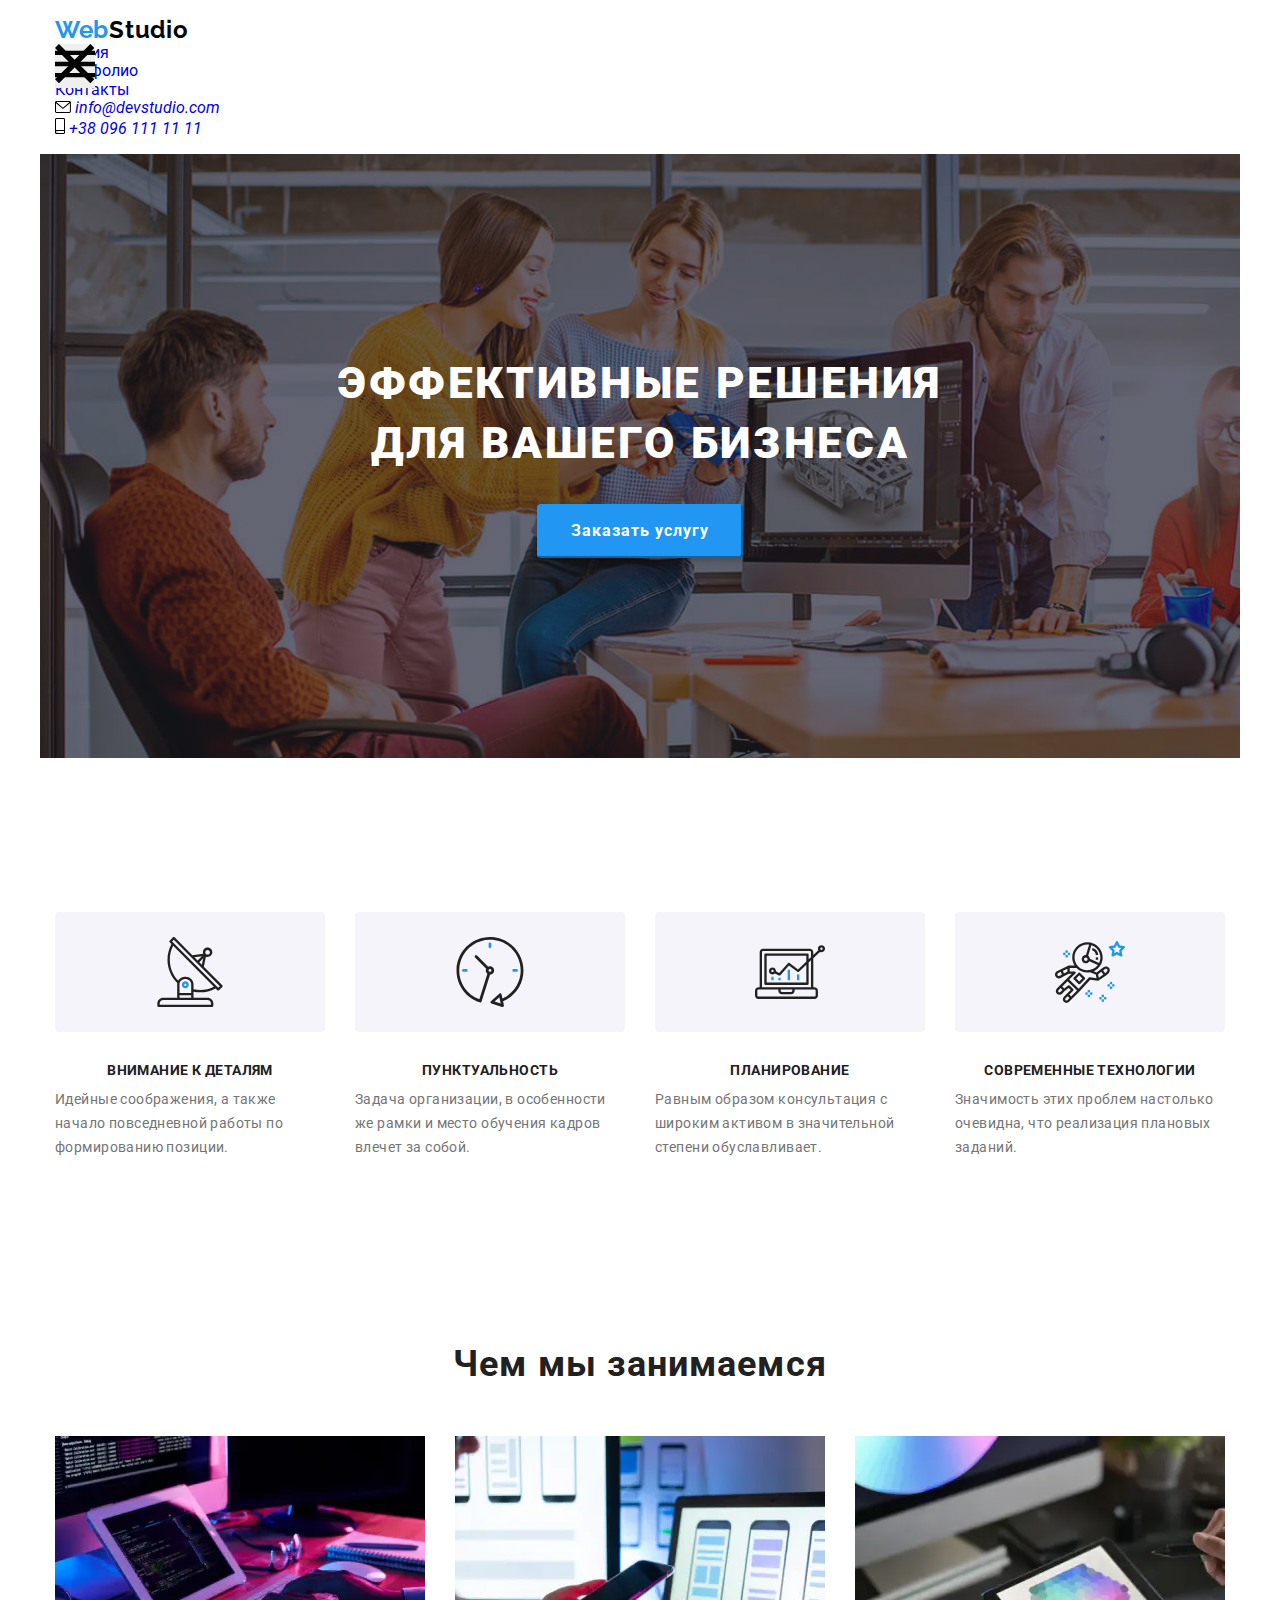
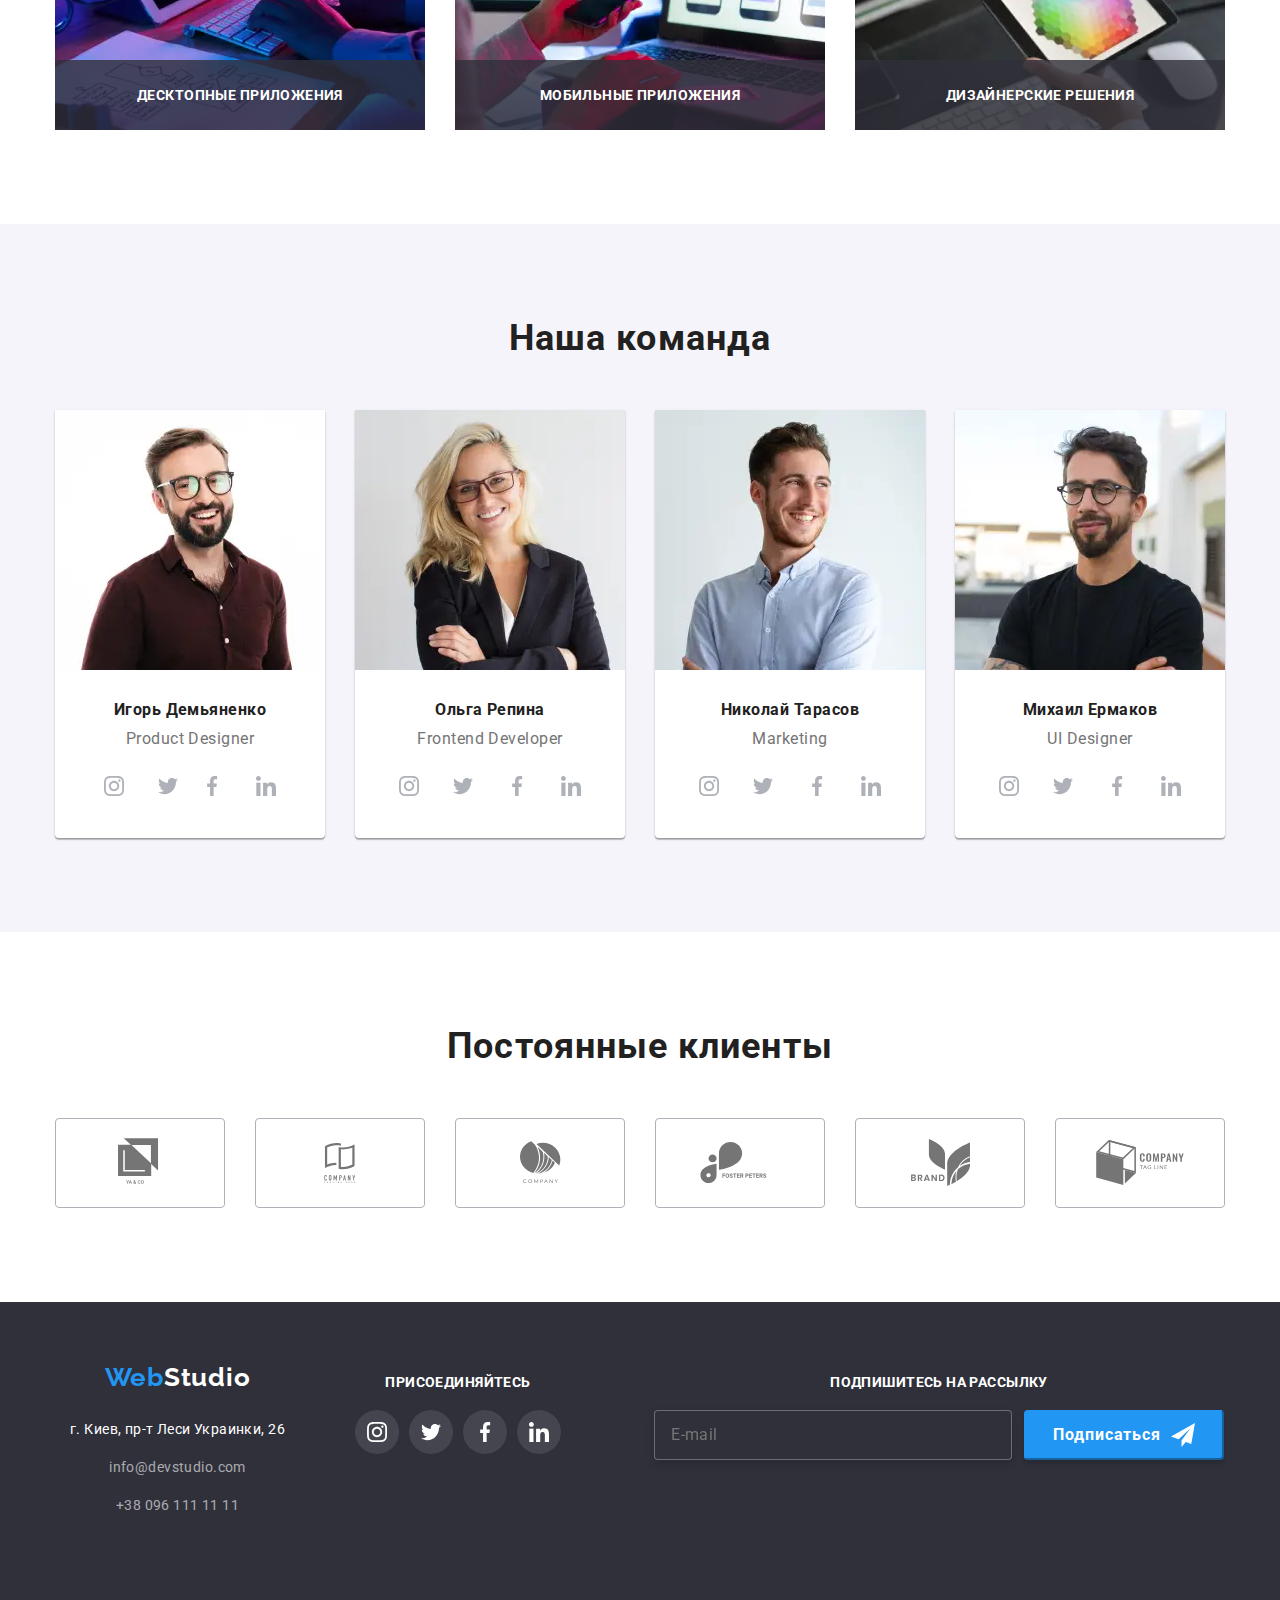
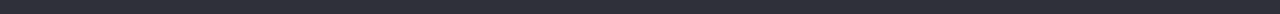
==== index.html @ 29a669f1 "делаю бургер меню" ====
<!DOCTYPE html>
<html lang="ru">
<head>
    <meta charset="UTF-8">
    <meta name="viewport" content="width=device-width, initial-scale=1.0">
    <link rel="stylesheet" href="https://cdnjs.cloudflare.com/ajax/libs/modern-normalize/1.0.0/modern-normalize.min.css">
    <link rel="preconnect" href="https://fonts.gstatic.com" />
    <link href="https://fonts.googleapis.com/css2?family=Raleway:wght@700&family=Roboto:wght@400;500;700;900&display=swap"
          rel="stylesheet"/>
    <link rel="stylesheet" href="./css/main.min.css">
    <title>WebStudio</title>
</head>
<body>
    <header class="header-section">
        <div class="container">
                <div class="header-logo">
                    <a href="./index.html" class="logo link">Web<span class="logo-black">Studio</span>
                    </a>
                </div>
                <button class="menu-button" data-menu-button type="button">
                    <svg width="40" height="40">
                      <use
                        class="menu-button__icon-menu"
                        href="./images/sprite.svg#icon-menu">
                    </use>
                      <use
                        class="menu-button__icon-close"
                        href="./images/sprite.svg#icon-close">
                    </use>
                    </svg>
                  </button>
                  <div class="page-header" data-menu>
                <nav class="navigation">
            <ul class="navigation__list list">
                <li class="navigation__item">
                    <a class="navigation__link accent link" href="./index.html">Студия</a>
                </li>
                <li class="navigation__item">
                    <a href="./portfolio.html" class="navigation__link  link">Портфолио</a>
                </li>
                <li class="navigation__item">
                    <a class="navigation__link link" href="#">Контакты</a>
                </li>
            </ul>
        </nav>
        <ul class="contacts-header list">
            <address>
            <li class="contacts-header__mail">
                <a class="contacts-header__mail-link link" href="mailto:info@devstudio.com">
                    <svg class="contacts-header__svg" width="16" height="12">
                  <use href="./images/sprite.svg#icon-envelope"></use>  
                </svg>
                    info@devstudio.com</a>
            </li>
            <li class="contacts-header__tel">
                <a class="contacts-header__tel-link link" href="tel:+380961111111">
                    <svg class="contacts-header__svg" width="10" height="16">
                  <use href="./images/sprite.svg#icon-smartphone"></use>  
                </svg>
                    +38 096 111 11 11</a>
            </address>
            </li>  
        </ul>
    </div>
        </div>   
    </header>
    <main>
        <!-- Hero -->
        <section class="hero container">
                <h1 class="hero__title">Эффективные решения<br>для вашего бизнеса</h1>
                <div class="hero__position">
                    <button class="hero__button" type="button" data-modal-open>Заказать услугу</button>
            </div>
        </section>
   
    <!-- о нас-->
<div class="about-us container">
    <h2 class="visually-hidden">Наши качества</h2>

    <ul class="quality list">
        <li class="quality__item">
            <div class="quality__blok">
                <svg width="70" height="70">
                 <use href="./images/sprite.svg#icon-antenna"></use>
                </svg>
            </div>
            <h3 class="qualities">Внимание к деталям</h3>
              <p class="qualities__description">Идейные соображения, а также начало повседневной работы по формированию позиции.</p>
         </li>
         <li class="quality__item">
            <div class="quality__blok">
                <svg width="70" height="70">
                 <use href="./images/sprite.svg#icon-clock"></use>
                </svg>
            </div>
            <h3 class="qualities">Пунктуальность</h3>
              <p class="qualities__description">Задача организации, в особенности же рамки и место обучения кадров влечет за собой.</p>
         </li>
         <li class="quality__item">
            <div class="quality__blok">
                <svg width="70" height="70">
                 <use href="./images/sprite.svg#icon-diagram"></use>
                </svg>
            </div>
            <h3 class="qualities">Планирование</h3>
              <p class="qualities__description">Равным образом консультация с широким активом в значительной степени обуславливает.</p>
         </li>
         <li class="quality__item">
            <div class="quality__blok">
                <svg width="70" height="70">
                 <use href="./images/sprite.svg#icon-astronaut"></use>
                </svg>
            </div>
            <h3 class="qualities">Современные технологии</h3>
              <p class="qualities__description">Значимость этих проблем настолько очевидна, что реализация плановых заданий.</p>
         </li>
    </ul>
</div>
    <!-- чем мы занимаемся-->
    <section class="activities">
<h2 class="activities__title">Чем мы занимаемся</h2>
<div class="container">
<ul class="activities__list list">
    <li class="activities__item">
        <div class="activities__thumb">
            <picture>
                <source srcset="./images/our-activities/img.1-1x.webp 1x, ./images/our-activities/img.1-2x.webp 2x"
                        media="(min-width: 1200px)" type="image/webp">
                <source srcset="./images/our-activities/img.1-1x.jpg 1x, ./images/our-activities/img.1-2x.jpg 2x"
                        media="(min-width: 1200px)">
                    <img src="images/our-activities/img.1.jpg"
                        alt="печатает на клавиатуре">
            </picture>
            
      <p class="activities__description">Десктопные приложения</p>
        </div>
    </li>
    <li class="activities__item">
        <div class="activities__thumb">
            <picture>
                <source srcset="./images/our-activities/img.2-1x.webp 1x, ./images/our-activities/img.2-2x.webp 2x"
                        media="(min-width: 1200px)" type="image/webp">
                <source srcset="./images/our-activities/img.2-1x.jpg 1x, ./images/our-activities/img.2-2x.jpg 2x"
                        media="(min-width: 1200px)">
                    <img src="images/our-activities/img.2.jpg"
                        alt="использует ноутбук">
            </picture>
      <p class="activities__description">Мобильные приложения</p>
    </div>
    </li>
    <li class="activities__item">
        <div class="activities__thumb">
            <picture>
                <source srcset="./images/our-activities/img.3-1x.webp 1x, ./images/our-activities/img.3-2x.webp 2x"
                        media="(min-width: 1200px)" type="image/webp">
                <source srcset="./images/our-activities/img.3-1x.jpg 1x, ./images/our-activities/img.3-2x.jpg 2x"
                        media="(min-width: 1200px)">
                    <img src="images/our-activities/img.3.jpg"
                        alt="использует планшет">
            </picture>
      <p class="activities__description">Дизайнерские решения</p>
    </div>
    </li>
</ul>
</div>
    </section>

<!--Наша команда-->
    <section class="our-staff-section">
            <h2 class="staff">Наша команда</h2>
            <div class="container">
            <ul class="staff__list list">
                <li class="staff__item">
                    <picture class="staff__picture">
                        <source srcset="./images/our-staff/img1-desk-1x.webp 1x, ./images/our-staff/img1-desk-2x.webp 2x"
                                media="(min-width: 1200px)" type="image/webp">
                        <source srcset="./images/our-staff/img1-desk-1x.jpg 1x, ./images/our-staff/img1-desk-2x.jpg 2x"
                                media="(min-width: 1200px)">
                        <source srcset="./images/our-staff/img1-tablet-1х.webp 1x, ./images/our-staff/img1-tablet-2x.webp 2x"
                                media="(min-width: 768px)" type="image/webp">
                        <source srcset="./images/our-staff/img1-tablet-1x.jpg 1x, ./images/our-staff/img1-tablet-2x.jpg 2x"
                                media="(min-width: 768px)">
                        <source srcset="./images/our-staff/img1-1х.webp 1x, ./images/our-staff/img1-2х.webp 2x"
                                media="(min-width: 320px)" type="image/webp">
                        <source srcset="./images/our-staff/img1-1х.jpg 1x, ./images/our-staff/img1-2x.jpg 2x"
                                media="(min-width: 320px)">
                                <img src="./images/our-staff/img1.jpg"
                                alt="Игорь Демьяненко">
                    </picture>
                    <div class="staff-wrapper">
                        <h3 class="staff-wrapper__name">Игорь Демьяненко</h3>
                        <p class="staff-wrapper__description" lang="en">Product Designer</p>
                    </div>
                    <div class="staff-icons">
                        <ul class="staff-icons__list list">
                            <li class="staff-icons__item">
                                <a class="staff-icons__link link" href="">
                                    <svg class="staff-icons__svg" width="20" height="20">
                                        <use href="./images/sprite.svg#icon-instagram">

                                        </use>
                                    </svg>
                                </a>
                            </li>
                            <li class=staff-icons__item">
                                <a class="staff-icons__link link" href="">
                                    <svg class="staff-icons__svg" width="20" height="20">
                                        <use href="./images/sprite.svg#icon-twitter">

                                        </use>
                                    </svg>
                                </a>
                            </li>
                            <li class="staff-icons__item">
                                <a class="staff-icons__link link" href="">
                                    <svg class="staff-icons__svg" width="20" height="20">
                                        <use href="./images/sprite.svg#icon-facebook">

                                        </use>
                                    </svg>
                                </a>
                            </li>
                            <li class="staff-icons__item">
                                <a class="staff-icons__link link" href="">
                                    <svg class="staff-icons__svg" width="20" height="20">
                                        <use href="./images/sprite.svg#icon-linkedin">

                                        </use>
                                    </svg>
                                </a>
                            </li>
                        </ul>
                    </div>
                </li>
                <li class="staff__item">
                    <picture class="staff__picture">
                        <source srcset="./images/our-staff/img2-desk-1x.webp 1x, ./images/our-staff/img2-desk-2x.webp 2x"
                                media="(min-width: 1200px)" type="image/webp">
                        <source srcset="./images/our-staff/img2-desk-1x.jpg 1x, ./images/our-staff/img2-desk-2x.jpg 2x"
                                media="(min-width: 1200px)">
                        <source srcset="./images/our-staff/img2-tablet-1x.webp 1x, ./images/our-staff/img2-tablet-2x.webp 2x"
                                media="(min-width: 768px)" type="image/webp">
                        <source srcset="./images/our-staff/img2-tablet-1x.jpg 1x, ./images/our-staff/img2-tablet-2x.jpg 2x"
                                media="(min-width: 768px)">
                        <source srcset="./images/our-staff/img2-1х.webp 1x, ./images/our-staff/img2-2х.webp 2x"
                                media="(min-width: 320px)" type="image/webp">
                        <source srcset="./images/our-staff/img2-1x.jpg 1x, ./images/our-staff/img2-2x.jpg 2x"
                                media="(min-width: 320px)">
                                <img src="./images/our-staff/img2.jpg" 
                                alt="Ольга Репина">
                    </picture>
                    <div class="staff-wrapper">
                         <h3 class="staff-wrapper__name">Ольга Репина</h3>
                         <p class="staff-wrapper__description" lang="en">Frontend Developer</p>
                    </div>
                    <div class="staff-icons">
                        <ul class="staff-icons__list list">
                            <li class="staff-icons__item">
                                <a class="staff-icons__link link" href="">
                                    <svg class="staff-icons__svg" width="20" height="20">
                                        <use href="./images/sprite.svg#icon-instagram">

                                        </use>
                                    </svg>
                                </a>
                            </li>
                            <li class="staff-icons__item">
                                <a class="staff-icons__link link" href="">
                                    <svg class="staff-icons__svg" width="20" height="20">
                                        <use href="./images/sprite.svg#icon-twitter">

                                        </use>
                                    </svg>
                                </a>
                            </li>
                            <li class="staff-icons__item">
                                <a class="staff-icons__link link" href="">
                                    <svg class="staff-icons__svg" width="20" height="20">
                                        <use href="./images/sprite.svg#icon-facebook">

                                        </use>
                                    </svg>
                                </a>
                            </li>
                            <li class="staff-icons__item">
                                <a class=staff-icons__link link" href="">
                                    <svg class="staff-icons__svg" width="20" height="20">
                                        <use href="./images/sprite.svg#icon-linkedin">

                                        </use>
                                    </svg>
                                </a>
                            </li>
                        </ul>
                    </div>
                </li>
                <li class="staff__item">
                    <picture class="staff__picture">
                        <source srcset="./images/our-staff/img3-desk-1x.webp 1x, ./images/our-staff/img3-desk-2x.webp 2x"
                                media="(min-width: 1200px)" type="image/webp">
                        <source srcset="./images/our-staff/img3-desk-1x.jpg 1x, ./images/our-staff/img3-desk-2x.jpg 2x"
                                media="(min-width: 1200px)">
                        <source srcset="./images/our-staff/img3-tablet-1x.webp 1x, ./images/our-staff/img3-tablet-2x.webp 2x"
                                media="(min-width: 768px)" type="image/webp">
                        <source srcset="./images/our-staff/img3-tablet-1x.jpg 1x, ./images/our-staff/img3-tablet-2x.jpg 2x"
                                media="(min-width: 768px)">
                        <source srcset="./images/our-staff/img3-1х.webp 1x, ./images/our-staff/img3-2х.webp 2x"
                                media="(min-width: 320px)" type="image/webp">
                        <source srcset="./images/our-staff/img3-1x.jpg 1x, ./images/our-staff/img3-2x.jpg 2x"
                                media="(min-width: 320px)">
                                <img src="./images/our-staff/img3.jpg" 
                                alt="Николай Тарасов">
                    </picture>
                    <div class="staff-wrapper">
                        <h3 class="staff-wrapper__name">Николай Тарасов</h3>
                        <p class="staff-wrapper__description" lang="en">Marketing</p>
                    </div>
                    <div class="staff-icons">
                        <ul class="staff-icons__list list">
                            <li class="staff-icons__item">
                                <a class="staff-icons__link link" href="">
                                    <svg class="staff-icons__svg" width="20" height="20">
                                        <use href="./images/sprite.svg#icon-instagram">

                                        </use>
                                    </svg>
                                </a>
                            </li>
                            <li class="staff-icons__item">
                                <a class="staff-icons__link link" href="">
                                    <svg class="staff-icons__svg" width="20" height="20">
                                        <use href="./images/sprite.svg#icon-twitter">

                                        </use>
                                    </svg>
                                </a>
                            </li>
                            <li class="staff-icons__item">
                                <a class="staff-icons__link link" href="">
                                    <svg class="staff-icons__svg" width="20" height="20">
                                        <use href="./images/sprite.svg#icon-facebook">

                                        </use>
                                    </svg>
                                </a>
                            </li>
                            <li class="staff-icons__item">
                                <a class="staff-icons__link link" href="">
                                    <svg class="staff-icons__svg" width="20" height="20">
                                        <use href="./images/sprite.svg#icon-linkedin">

                                        </use>
                                    </svg>
                                </a>
                            </li>
                        </ul>
                    </div>
                </li>
                <li class="staff__item">
                    <picture class="staff__picture">
                        <source srcset="./images/our-staff/img4-desk-1x.webp 1x, ./images/our-staff/img4-desk-2x.webp 2x"
                                media="(min-width: 1200px)" type="image/webp">
                        <source srcset="./images/our-staff/img4-desk-1x.jpg 1x, ./images/our-staff/img4-desk-2x.jpg 2x"
                                media="(min-width: 1200px)">
                        <source srcset="./images/our-staff/img4-tablet-1x.webp 1x, ./images/our-staff/img4-tablet-2x.webp 2x"
                                media="(min-width: 768px)" type="image/webp">
                        <source srcset="./images/our-staff/img4-tablet-1x.jpg 1x, ./images/our-staff/img4-tablet-2x.jpg 2x"
                                media="(min-width: 768px)">
                        <source srcset="./images/our-staff/img4-1х.webp 1x, ./images/our-staff/img4-2х.webp 2x"
                                media="(min-width: 320px)" type="image/webp">
                        <source srcset="./images/our-staff/img4-1х.jpg 1x, ./images/our-staff/img4-2х.jpg 2x"
                                media="(min-width: 320px)">
                                <img src="./images/our-staff/img4.jpg" 
                                alt="Михаил Ермаков">
                                </picture>
                    <div class="staff-wrapper">
                        <h3 class="staff-wrapper__name">Михаил Ермаков</h3>
                        <p class="staff-wrapper__description" lang="en">UI Designer</p>
                    </div>
                    <div class="staff-icons">
                        <ul class="staff-icons__list list">
                            <li class="staff-icons__item">
                                <a class="staff-icons__link link" href="">
                                    <svg class="staff-icons__svg" width="20" height="20">
                                        <use href="./images/sprite.svg#icon-instagram">

                                        </use>
                                    </svg>
                                </a>
                            </li>
                            <li class="staff-icons__item">
                                <a class="staff-icons__link link" href="">
                                    <svg class="staff-icons__svg" width="20" height="20">
                                        <use href="./images/sprite.svg#icon-twitter">

                                        </use>
                                    </svg>
                                </a>
                            </li>
                            <li class="staff-icons__item">
                                <a class="staff-icons__link link" href="">
                                    <svg class="staff-icons__svg" width="20" height="20">
                                        <use href="./images/sprite.svg#icon-facebook">

                                        </use>
                                    </svg>
                                </a>
                            </li>
                            <li class="staff-icons__item">
                                <a class="staff-icons__link link" href="">
                                    <svg class="staff-icons__svg" width="20" height="20">
                                        <use href="./images/sprite.svg#icon-linkedin">

                                        </use>
                                    </svg>
                                </a>
                            </li>
                        </ul>
                    </div>
                </li>
            </ul>
        </div>
    </section>
   
<h2 class="our-clients">Постоянные клиенты</h2>
<div class="container">
<ul class="our-clients__list list">
    <li class="our-clients__item">
<a class="our-clients__link link" href="">
<svg class="our-clients__svg" width="44.27" height="49.23">
    <use href="./images/sprite.svg#icon-yaco">
    </use>
</svg>
</a>      
    </li>
    <li class="our-clients__item">
<a class="our-clients__link link" href="">
<svg class="our-clients__svg" width="52" height="40">
    <use href="./images/sprite.svg#icon-compani-tagline">

    </use>
</svg>
</a>
    </li>
    <li class="our-clients__item">
<a class="our-clients__link link" href="">
<svg class="our-clients__svg" width="41" height="42.6">
    <use href="./images/sprite.svg#icon-compani">

    </use>
</svg>
</a>
    </li>
    <li class="our-clients__item">
<a class="our-clients__link link" href="">
<svg class="our-clients__svg" width="79.66" height="42.02">
    <use href="./images/sprite.svg#icon-foster-peters">

    </use>
</svg>
</a>
    </li>
    <li class="our-clients__item">
<a class="our-clients__link link" href="">
<svg class="our-clients__svg" width="59" height="47">
    <use href="./images/sprite.svg#icon-brand">

    </use>
</svg>
</a>
    </li>
    <li class="our-clients__item">
<a class="our-clients__link link" href="">
<svg class="our-clients__svg" width="88.48" height="45.44">
    <use href="./images/sprite.svg#icon-compani-tag">

    </use>
</svg>
</a>
    </li>
</ul>
    </div>

</main>

<footer class="footer-section">
    <div class="footer-block container">
            <div class="footer-left">
               <a href="./index.html" class="footer-left__logo link">Web<span class="footer-left__logo-white">Studio</span></a>
               
    <address class="footer-address">
        <p>
               <a class="footer-address__link link" href="https://goo.gl/maps/eDgeuntAyGfftEaFA" target="_blank">г. Киев, пр-т Леси Украинки, 26</a>
        </p>
        <ul class="footer-contacts list">
           <li class="footer-contacts__item">
               <a class="footer-contacts__mail link" href="mailto:info@devstudio.com">info@devstudio.com</a>
           </li>
           <li class="footer-contacts__item">
               <a class="footer-contacts__tel link" href="tel:+380961111111">+38 096 111 11 11</a>
           </li>  
        </ul>   
    </address>
       </div>
       <div class="footer-center">
                <p class="footer-center__description">
                    присоединяйтесь
                </p>
                    <ul class="footer-icon-list list">
                        <li class="footer-icon-list__item">
                            <a class="footer-icon-list__link link" href="">
                                <svg class="footer-icon-list__svg" width="20" height="20">
                                    <use href="./images/sprite.svg#icon-instagram">

                                    </use>
                                </svg>
                            </a>
                        </li>
                        <li class="footer-icon-list__item">
                            <a class="footer-icon-list__link link" href="">
                                <svg class="footer-icon-list__svg" width="20" height="20">
                                    <use href="./images/sprite.svg#icon-twitter">

                                    </use>
                                </svg>
                            </a>
                        </li>
                        <li class="footer-icon-list__item">
                            <a class="footer-icon-list__link link" href="">
                                <svg class="footer-icon-list__svg" width="20" height="20">
                                    <use href="./images/sprite.svg#icon-facebook">

                                    </use>
                                </svg>
                            </a>
                        </li>
                        <li class="footer-icon-list__item">
                            <a class="footer-icon-list__link link" href="">
                                <svg class="footer-icon-list__svg" width="20" height="20">
                                    <use href="./images/sprite.svg#icon-linkedin">

                                    </use>
                                </svg>
                            </a>
                        </li>
                    </ul>
            </div>
            <div class="footer-right">
            <p class="footer-right__description">Подпишитесь на рассылку</p>
            <form action="#" class="footer-right__form">
              <input type="text" name="user-mail" class="footer-right__mail" placeholder="E-mail">
               <button class="footer-right__button" type="button"><span class="footer-right__join">Подписаться</span> 
                <svg class="footer-right__svg" width="24" height="24">
                    <use href="./images/sprite.svg#icon-icon-send">
                    </use>
                </svg> 
            </button>
            </form>
        </div> 
    </div>   
</footer>

<div class="backdrop is-hidden" data-modal>
    <div class="modal">
    <button type="button" class="modal__close-btn" data-modal-close>
        
      <svg width="18" height="18">
        <use href="./images/sprite.svg#icon-close-black">
        </use>
    </svg>
    </button>
    <b class="modal__description">Оставьте свои данные, мы вам перезвоним</b> 
<form action="#" class="modal-form">
    <label class="modal-form__field">
        Имя
        <span class="modal-form__input-wrapper">
           <input type="text" name="user-name" class="modal-form__input">
<svg class="modal-form__icon" width="18px" height="18px">
    <use href="./images/sprite.svg#icon-person-black">
</use>
</svg> 
        </span>
        
    </label>
    <label class="modal-form__field">
        Телефон
        <span class="modal-form__input-wrapper">
        <input type="tel" name="user-tel"  class="modal-form__input">
<svg class="modal-form__icon" width="18px" height="18px">
    <use href="./images/sprite.svg#icon-phone-black">
</use>
</svg>
</span>
    </label>
    <label class="modal-form__field">
        Почта
        <span class="modal-form__input-wrapper">
        <input type="email" name="user-mail"  class="modal-form__input">
<svg class="modal-form__icon" width="18px" height="18px">
    <use href="./images/sprite.svg#icon-email-black">
</use>
</svg>
</span>
    </label>
    <label class="modal-form__field">
        Коментарий
        <textarea class="modal-form-policy" name="user-message" placeholder="Введите текст"></textarea>
    </label>
    <label for="user-policy" class="modal-form-policy__text">Соглашаюсь с рассылкой и принимаю
        <a class="modal-form-policy__link" href="#">Условия договора</a>
        <input id="user-policy" type="checkbox" name="user-policy" 
        value="accept-policy" class="modal-form-policy__input visually-hidden">
    <svg class="modal-form-policy__svg" width="16px" height="16px">
        <use href="./images/sprite.svg#icon-Vector">
    </use>
    </svg>
    </label>
        <button type="submit" class="modal-form-policy__btn">Отправить</button> 
    
</form>
  </div>
 </div>
 <script src="./js/modal.js"></script>
 <script src="./js/menu.js"></script>

 </script>
</body>
</html>
---- css/main.min.css ----
.visually-hidden{position:absolute;width:1px;height:1px;margin:-1px;border:0;padding:0;white-space:nowrap;clip-path:inset(100%);clip:rect(0 0 0 0);overflow:hidden}.contacts-header__mail-link:hover,.contacts-header__mail-link:focus,.contacts-header__tel-link:hover,.contacts-header__tel-link:focus,.portfolio-button:hover,.portfolio-button:focus,.contacts-header__mail:hover,.contacts-header__mail:focus,.contacts-header__tel:hover,.contacts-header__tel:focus,.navigation__link:hover,.navigation__link:focus .menu-button:hover,.menu-button:focus{color:#2196F3}.line{position:absolute;width:1600px;height:0px;left:0px;top:80px;border:1px solid #ECECEC}body{font-family:Roboto,sans-serif;color:#757575}h1,h2,h3,h4,h5,h6{margin:0}ul,ol{margin:0;padding:0}p{margin:0}h2,h3{font-family:Roboto,sans-serif;color:#212121}button{align-items:center}img{display:block;max-width:100%;height:auto}.list{list-style:none}.link{text-decoration:none}.container{max-width:480px;padding:0 15px;margin:0 auto}@media screen and (min-width: 768px){.container{max-width:768px}}@media screen and (min-width: 1200px){.container{max-width:1200px}}.header-section{padding-top:16px;padding-bottom:16px;background:#fff;position:relative}.header-section .header-logo .logo{font-family:Raleway,sans-serif;font-weight:700;font-Size:24px;line-height:1.166;letter-spacing:0.03em;color:#2196F3}.header-section .header-logo .logo-black{color:#000}.header-section .menu-button{position:absolute;padding:0;margin-left:auto;border:none}@media screen and (max-width: 767px){.header-section .page-header{position:absolute;top:calc(100% + 1px);left:0;z-index:999;opacity:0;visibility:hidden;pointer-events:none;padding-top:60px;padding-bottom:60px;width:100%;height:393px;background-color:#fff;box-shadow:0px 4px 8px rgba(0,0,0,0.04),0px 2px 4px rgba(0,0,0,0.08),0px 1px 3px rgba(0,0,0,0.16);transition:opacity 250ms cubic-bezier(0.4, 0, 0.2, 1),visibility 250ms cubic-bezier(0.4, 0, 0.2, 1)}.header-section .page-header.is-open{opacity:1;visibility:visible;pointer-events:auto}}@media screen and (max-width: 767px) and (min-width: 768px){.header-section .page-header{display:flex;flex-grow:1;align-items:center}}.header-section{padding-top:16px;padding-bottom:16px;background:#fff;position:relative}.header-section .header-logo .logo{font-family:Raleway,sans-serif;font-weight:700;font-Size:24px;line-height:1.166;letter-spacing:0.03em;color:#2196F3}.header-section .header-logo .logo-black{color:#000}.header-section .menu-button{position:absolute;padding:0;margin-left:auto;border:none}@media screen and (max-width: 767px){.header-section .page-header{position:absolute;top:calc(100% + 1px);left:0;z-index:999;opacity:0;visibility:hidden;pointer-events:none;padding-top:60px;padding-bottom:60px;width:100%;height:393px;background-color:#fff;box-shadow:0px 4px 8px rgba(0,0,0,0.04),0px 2px 4px rgba(0,0,0,0.08),0px 1px 3px rgba(0,0,0,0.16);transition:opacity 250ms cubic-bezier(0.4, 0, 0.2, 1),visibility 250ms cubic-bezier(0.4, 0, 0.2, 1)}.header-section .page-header.is-open{opacity:1;visibility:visible;pointer-events:auto}}@media screen and (max-width: 767px) and (min-width: 768px){.header-section .page-header{display:flex;flex-grow:1;align-items:center}}.hero{background-size:cover}.hero__title{font-weight:900;font-size:26px;line-height:1.615;text-align:center;letter-spacing:0.06em;text-transform:uppercase;color:#fff;padding:118px 40px 30px}.hero__position{display:flex;justify-content:center;padding-bottom:118px}.hero__button{text-align:center;font-weight:700;font-size:16px;line-height:1.875;letter-spacing:0.06em;color:#fff;min-width:200px;background-color:transparent;background:#2196F3;box-shadow:0px 4px 4px rgba(0,0,0,0.15);border-radius:4px;padding:10px 32px;cursor:pointer;outline:none;border-color:#2196F3}@media screen and (min-device-pixel-ratio: 2) and (min-width: 320px) and (max-width: 767px), screen and (min-resolution: 192dpi) and (min-width: 320px) and (max-width: 767px), screen and (min-resolution: 2dppx) and (min-width: 320px) and (max-width: 767px){.hero{background-image:linear-gradient(rgba(47,48,58,0.4), rgba(47,48,58,0.4)),url("../images/hero/hero-2x.jpg")}}.hero .container{margin-left:-15px;margin-right:auto;text-align:center}@media screen and (min-width: 320px){.hero{background-image:linear-gradient(rgba(47,48,58,0.4), rgba(47,48,58,0.4)),url("../images/hero/hero-1x.jpg");background-repeat:no-repeat;background-position:center top;background-size:480px 400px}}@media screen and (min-width: 768px){.hero .container{background:#2F303A;background-image:linear-gradient(rgba(47,48,58,0.4), rgba(47,48,58,0.4)),url("../images/hero/hero_tablet-1x.jpg");background-repeat:no-repeat;background-size:cover;align-items:center;background-size:768px 400px}}@media screen and (min-device-pixel-ratio: 2) and (min-width: 768px), screen and (min-resolution: 192dpi) and (min-width: 768px), screen and (min-resolution: 2dppx) and (min-width: 768px){.hero{background-image:linear-gradient(rgba(47,48,58,0.4), rgba(47,48,58,0.4)),url("../images/hero/hero_tablet-2x.jpg")}}@media screen and (min-width: 1200px){.hero .container{background-size:1600px 600px}.hero{background:#2F303A;background-image:linear-gradient(rgba(47,48,58,0.4), rgba(47,48,58,0.4)),url("../images/hero/hero_desk-1x.jpg");background-repeat:no-repeat;background-size:cover;align-items:center;width:auto;min-height:600px;margin-left:auto;margin-right:auto;text-align:center}.hero__title{font-weight:900;font-size:44px;line-height:1.363;letter-spacing:0.06em;text-transform:uppercase;color:#fff;padding:200px 252px 30px}.hero__position{display:flex;justify-content:center;padding-bottom:200px}.hero__button{text-align:center;font-weight:700;font-size:16px;line-height:1.875;letter-spacing:0.06em;color:#fff;min-width:200px;background-color:transparent;background:#2196F3;box-shadow:0px 4px 4px rgba(0,0,0,0.15);border-radius:4px;padding:10px 32px;cursor:pointer;outline:none;border-color:#2196F3}}@media screen and (min-device-pixel-ratio: 2) and (min-width: 1200px), screen and (min-resolution: 192dpi) and (min-width: 1200px), screen and (min-resolution: 2dppx) and (min-width: 1200px){.hero .container{width:100%}.hero{background-image:linear-gradient(rgba(47,48,58,0.4), rgba(47,48,58,0.4)),url("../images/hero/hero_desk-2x.jpg")}.modal{position:absolute;width:528px;height:581px;left:536px;top:221px;color:#fff}}.about-us{padding-top:60px;padding-bottom:60px}.about-us .quality__item{width:450px}.about-us .quality__item:not(:last-child){margin-bottom:30px}.about-us .quality__blok{height:120px;display:flex;background:#F5F4FA;border-radius:4px;justify-content:center;align-items:center;margin-bottom:30px}.about-us .qualities{font-weight:700;font-size:14px;line-height:1.142;letter-spacing:0.03em;text-transform:uppercase;color:#212121;margin-bottom:10px;text-align:center}.about-us .qualities__description{font-weight:400;font-size:14px;line-height:1.714;letter-spacing:0.03em;color:#757575}@media screen and (min-width: 768px) and (max-width: 1199px){.about-us .about-us{padding-bottom:30px}.about-us .quality{padding-top:0;display:flex;flex-wrap:wrap}.about-us .quality__item{width:354px}.about-us .quality__item:not(:last-child){margin-bottom:0}.about-us .quality__item:nth-child(2n+1){margin-right:30px}.about-us .quality__item:nth-child(-n+2){margin-bottom:30px}.about-us .quality .quality__blok{margin-bottom:0}}@media screen and (min-width: 1200px){.about-us .quality{display:flex;justify-content:space-between;padding-top:94px}.about-us .quality__item:not(:last-child){margin-right:30px}.about-us .quality__item{width:270px}}.activities{display:none}@media screen and (min-width: 1200px){.activities{padding-bottom:94px;display:block}.activities__title{font-weight:700;font-size:36px;line-height:1.166;text-align:center;letter-spacing:0.03em;color:#212121;padding-top:94px;padding-bottom:50px}.activities__list{display:flex}.activities__item:not(:last-child){margin-right:30px}.activities__thumb{display:flex;position:relative}.activities__description{position:absolute;font-weight:700;font-size:14px;line-height:1.142;text-align:center;letter-spacing:0.03em;text-transform:uppercase;color:#fff;bottom:0;background-color:rgba(47,48,58,0.8);height:70px;width:370px;padding-top:27px;padding-bottom:27px}}.our-staff-section{left:0px;background:#F5F4FA;padding-top:60px}.staff{font-weight:700;font-size:28px;line-height:1.178;text-align:center;letter-spacing:0.03em;color:#212121;padding-top:60px;padding-bottom:30px}.staff__picture{max-width:100%}.staff__item{background:#fff;box-shadow:0px 1px 3px rgba(0,0,0,0.12),0px 1px 1px rgba(0,0,0,0.14),0px 2px 1px rgba(0,0,0,0.2);border-radius:0px 0px 4px 4px;margin-bottom:30px;align-items:center;justify-content:center}.staff-wrapper{padding-top:30px;padding-bottom:16px}.staff-wrapper__name{font-weight:bold;font-size:16px;line-height:1.187;text-align:center;letter-spacing:0.03em;margin-bottom:10px}.staff-wrapper__description{font-weight:400;font-size:16px;line-height:1.187;text-align:center;letter-spacing:0.03em;color:#757575}.staff-icons{padding-bottom:24px}.staff-icons__list{display:flex;justify-content:center}.staff-icons__item:not(:last-child){margin-right:10px}.staff-icons__link{display:flex;justify-content:center;align-items:center;border-radius:25px;background:#FFFFFF;color:#AFB1B8;height:44px;width:44px;transition:background 250ms cubic-bezier(0.4, 0, 0.2, 1)}.staff-icons__link:hover,.staff-icons__link:focus{color:#FFFFFF;background:#2196F3}.staff-icons__svg{fill:currentColor;transition:fill 250ms cubic-bezier(0.4, 0, 0.2, 1)}@media screen and (min-width: 768px) and (max-width: 1199px){.staff{padding-top:0%}.staff__list{display:flex;flex-wrap:wrap;padding-bottom:30px}.staff__item:nth-child(2n+1){margin-right:30px}.staff__picture{max-width:354px}}@media screen and (min-width: 1200px){.our-staff-section{padding-top:94px}.staff{font-weight:700;font-size:36px;line-height:1.166;text-align:center;letter-spacing:0.03em;color:#212121;padding-top:0;padding-bottom:50px}.staff__list{display:flex;padding-bottom:94px}.staff__item{background:#fff;box-shadow:0px 1px 3px rgba(0,0,0,0.12),0px 1px 1px rgba(0,0,0,0.14),0px 2px 1px rgba(0,0,0,0.2);border-radius:0px 0px 4px 4px;margin-bottom:0}.staff__item:not(:last-child){margin-right:30px}.staff-wrapper{padding-top:30px;padding-bottom:16px}.staff-wrapper__name{font-weight:bold;font-size:16px;line-height:1.187;text-align:center;letter-spacing:0.03em;margin-bottom:10px}.staff-wrapper__description{font-weight:400;font-size:16px;line-height:1.187;text-align:center;letter-spacing:0.03em;color:#757575}.staff-icons{padding-bottom:30px}.staff-icons__list{display:flex;justify-content:center}.staff-icons__item:not(:last-child){margin-right:10px}.staff-icons__link{display:flex;justify-content:center;align-items:center;border-radius:25px;background:#FFFFFF;color:#AFB1B8;height:44px;width:44px;transition:background 250ms cubic-bezier(0.4, 0, 0.2, 1)}.staff-icons__link:hover,.staff-icons__link:focus{color:#FFFFFF;background:#2196F3}.staff-icons__svg{fill:currentColor;transition:fill 250ms cubic-bezier(0.4, 0, 0.2, 1)}}.our-clients{padding-top:60px;padding-bottom:30px;font-weight:bold;font-size:28px;line-height:1.178;text-align:center;letter-spacing:0.03em}.our-clients__list{display:flex;flex-wrap:wrap}.our-clients__item{margin-bottom:30px}.our-clients__link{display:flex;justify-content:center;height:90px;width:210px;border:1px solid #AFB1B8;border-radius:4px;align-items:center;color:var(--icon);transition:color 250ms cubic-bezier(0.4, 0, 0.2, 1)}.our-clients__link:hover,.our-clients__link:focus{color:#2196F3;border-color:#2196F3}.our-clients__svg{fill:currentColor;transition:fill 250ms cubic-bezier(0.4, 0, 0.2, 1)}@media screen and (min-width: 320px) and (max-width: 767px){.our-clients__item:nth-child(2n+1){margin-right:30px}}@media screen and (min-width: 768px) and (max-width: 1199px){.our-clients__link{display:flex;justify-content:center;height:90px;width:226px;border:1px solid #AFB1B8;border-radius:4px;align-items:center;color:var(--icon);transition:color 250ms cubic-bezier(0.4, 0, 0.2, 1)}.our-clients__item{margin-right:30px}.our-clients__item:nth-child(3n){margin-right:0}}@media screen and (min-width: 1200px){.our-clients{font-weight:bold;font-size:36px;line-height:1.166;text-align:center;letter-spacing:0.03em;padding-top:94px;padding-bottom:50px}.our-clients__list{justify-content:space-between;padding-bottom:94px;display:flex}.our-clients__item{margin-bottom:0}.our-clients__item:not(:last-child){margin-right:30px}.our-clients__link{display:flex;justify-content:center;height:90px;width:170px;border:1px solid #AFB1B8;border-radius:4px;align-items:center;color:var(--icon);transition:color 250ms cubic-bezier(0.4, 0, 0.2, 1)}.our-clients__link:hover,.our-clients__link:focus{color:#2196F3;border-color:#2196F3}.our-clients__svg{fill:currentColor;transition:fill 250ms cubic-bezier(0.4, 0, 0.2, 1)}}.footer-section{padding-top:60px;padding-bottom:60px;background:#2F303A;margin-top:30px;text-align:center}.footer-left{font-weight:700;font-size:24px;line-height:1.166;letter-spacing:0.03em;color:#2196F3}.footer-left__logo{height:28px;font-family:Raleway,sans-serif;font-weight:700;font-size:24px;line-height:1.166;letter-spacing:0.03em;color:#2196F3}.footer-left__logo-white{color:#fff}.footer-address{margin-top:20px}.footer-address__link{font-style:normal;font-weight:400;font-size:14px;line-height:1.714;letter-spacing:0.03em;color:#fff}.footer-contacts{margin-bottom:60px}.footer-contacts__item{margin-top:8px;font-style:normal}.footer-contacts__mail,.footer-contacts__tel{font-weight:400;font-size:14px;line-height:1.714;letter-spacing:0.03em;color:rgba(255,255,255,0.6)}.footer-center__description{font-weight:700;font-size:14px;line-height:1.142;letter-spacing:0.03em;text-transform:uppercase;color:#FFFFFF;padding-bottom:20px}.footer-icon-list{display:flex;justify-content:center}.footer-icon-list__item:not(:last-child){margin-right:10px}.footer-icon-list__link{display:flex;justify-content:center;align-items:center;border-radius:25px;background:rgba(255,255,255,0.1);color:#FFFFFF;height:44px;width:44px;transition:background 250ms cubic-bezier(0.4, 0, 0.2, 1)}.footer-icon-list__link:hover,.footer-icon-list__link:focus{color:#FFFFFF;background:#2196F3}.footer-icon-list__svg{fill:currentColor;transition:fill 250ms cubic-bezier(0.4, 0, 0.2, 1)}.footer-right__description{font-weight:700;font-size:14px;line-height:1.142;letter-spacing:0.03em;text-transform:uppercase;color:#FFFFFF;padding-top:60px;padding-bottom:20px}.footer-right__mail{height:50px;width:100%;background-color:#2F303A;border:1px solid rgba(255,255,255,0.3);filter:drop-shadow(0px 4px 4px rgba(0,0,0,0.15));border-radius:4px;cursor:pointer;resize:none;padding-left:16px;font-weight:400;font-size:16px;line-height:1.25;letter-spacing:0.03em;color:rgba(255,255,255,0.6)}.footer-right__button{display:block;min-width:200px;height:50px;border-color:#2196F3;background:#2196F3;box-shadow:0px 4px 4px rgba(0,0,0,0.15);border-radius:4px;cursor:pointer;outline:none;margin:20px auto 0}.footer-right__join{font-weight:700;font-size:16px;line-height:1.875;letter-spacing:0.06em;color:#fff}.footer-right__svg{margin-left:10px}@media screen and (min-width: 768px) and (max-width: 1199px){.footer-block{display:flex;flex-wrap:wrap}.footer-left{padding:0 165px 0 76px}.footer-left__logo{height:28px;font-family:Raleway,sans-serif;font-weight:700;font-size:24px;line-height:1.166;letter-spacing:0.03em;color:#2196F3}.footer-left__logo-white{color:#fff}.footer-address{margin-top:20px}.footer-address__link{font-style:normal;font-weight:400;font-size:14px;line-height:1.714;letter-spacing:0.03em;color:#fff}.footer-contacts{margin-bottom:0}.footer-contacts__item{margin-top:9px;font-style:normal}.footer-contacts__mail{font-weight:400;font-size:14px;line-height:1.714;letter-spacing:0.03em;color:rgba(255,255,255,0.6)}.footer-contacts__tel{font-weight:400;font-size:14px;line-height:1.714;letter-spacing:0.03em;color:rgba(255,255,255,0.6)}.footer-center__description{font-weight:700;font-size:14px;line-height:1.142;letter-spacing:0.03em;text-transform:uppercase;color:#FFFFFF;padding-bottom:20px}.footer-icon-list{display:flex;justify-content:center}.footer-icon-list__item:not(:last-child){margin-right:10px}.footer-icon-list__link{display:flex;justify-content:center;align-items:center;border-radius:25px;background:rgba(255,255,255,0.1);color:#FFFFFF;height:44px;width:44px;transition:background 250ms cubic-bezier(0.4, 0, 0.2, 1)}.footer-icon-list__link:hover,.footer-icon-list__link:focus{color:#FFFFFF;background:#2196F3}.footer-icon-list__svg{fill:currentColor;transition:fill 250ms cubic-bezier(0.4, 0, 0.2, 1)}.footer-right__description{padding-left:175px}.footer-right__form{padding-left:166px}.footer-right__mail{width:450px}.footer-right__button{display:block;min-width:200px;height:50px;border-color:#2196F3;background:#2196F3;box-shadow:0px 4px 4px rgba(0,0,0,0.15);border-radius:4px;cursor:pointer;outline:none;margin:20px auto 0}.footer-right__join{font-weight:700;font-size:16px;line-height:1.875;letter-spacing:0.06em;color:#fff}.footer-right__svg{margin-left:10px}}@media screen and (min-width: 1200px){.footer-section{margin-top:0;padding-top:0}.footer-block{display:flex}.footer-left{padding-top:60px;padding-right:70px;padding-left:15px}.footer-left__logo{height:31px;font-family:Raleway,sans-serif;font-weight:700;font-size:26px;line-height:1.192;letter-spacing:0.03em;color:#2196F3}.footer-left__logo-white{color:#fff}.footer-address{margin-top:20px}.footer-address__link{font-style:normal;font-weight:400;font-size:14px;line-height:1.714;letter-spacing:0.03em;color:#fff}.footer-contacts{padding-bottom:0;margin-bottom:0}.footer-contacts__item{margin-top:9px;font-style:normal}.footer-contacts__mail{font-weight:400;font-size:14px;line-height:1.714;letter-spacing:0.03em;color:rgba(255,255,255,0.6)}.footer-contacts__tel{font-weight:400;font-size:14px;line-height:1.714;letter-spacing:0.03em;color:rgba(255,255,255,0.6)}.footer-center{padding-top:72px;padding-bottom:100px}.footer-center__description{font-weight:700;font-size:14px;line-height:1.142;letter-spacing:0.03em;text-transform:uppercase;color:#FFFFFF;padding-bottom:20px}.footer-icon-list{display:flex;justify-content:center}.footer-icon-list__item:not(:last-child){margin-right:10px}.footer-icon-list__link{display:flex;justify-content:center;align-items:center;border-radius:25px;background:rgba(255,255,255,0.1);color:#FFFFFF;height:44px;width:44px;transition:background 250ms cubic-bezier(0.4, 0, 0.2, 1)}.footer-icon-list__link:hover,.footer-icon-list__link:focus{color:#FFFFFF;background:#2196F3}.footer-icon-list__svg{fill:currentColor;transition:fill 250ms cubic-bezier(0.4, 0, 0.2, 1)}.footer-right{padding-left:93px}.footer-right__description{font-weight:700;font-size:14px;line-height:1.142;letter-spacing:0.03em;text-transform:uppercase;color:#FFFFFF;padding-top:72px}.footer-right__form{display:flex}.footer-right__mail{width:358px;height:50px;background-color:#2F303A;border:1px solid rgba(255,255,255,0.3);filter:drop-shadow(0px 4px 4px rgba(0,0,0,0.15));border-radius:4px;cursor:pointer;resize:none;padding-left:16px;margin-right:12px;font-weight:400;font-size:16px;line-height:1.25;letter-spacing:0.03em;color:rgba(255,255,255,0.6)}.footer-right__button{display:flex;justify-content:center;text-align:center;min-width:200px;height:50px;border-color:#2196F3;background:#2196F3;box-shadow:0px 4px 4px rgba(0,0,0,0.15);border-radius:4px;cursor:pointer;outline:none;margin:0}.footer-right__join{font-weight:700;font-size:16px;line-height:1.875;letter-spacing:0.06em;color:#fff}.footer-right__svg{margin-left:10px}}.is-hidden{opacity:0;visibility:hidden;pointer-events:none}.backdrop{position:fixed;left:0;top:0;z-index:100;width:100%;height:100%;background-color:rgba(0,0,0,0.1);transition:all 250ms cubic-bezier(0.4, 0, 0.2, 1)}.modal{padding:40px;position:absolute;top:50%;left:50%;transform:translate(-50%, -50%);width:528px;min-height:581px;background-color:#fff;border-radius:4px}.modal__close-btn{display:flex;position:absolute;top:8px;right:8px;width:30px;height:30px;background:#fff;border:1px solid rgba(0,0,0,0.1);border-radius:50%;padding:0;justify-content:center;cursor:pointer;transition:fill 250ms cubic-bezier(0.4, 0, 0.2, 1)}.modal__close-btn:hover,.modal__close-btn:focus{fill:#2196F3}.modal__description{justify-content:center;display:flex;font-weight:bold;font-size:20px;line-height:1.15;letter-spacing:0.03em;color:#2F303A;margin-bottom:12px}.modal-form{display:flex;flex-direction:column}.modal-form__field{margin-bottom:10px;font-weight:400;font-size:12px;line-height:1.166;letter-spacing:0.01em;color:#757575}.modal-form__input-wrapper{position:relative;display:block;margin-top:4px}.modal-form__input{cursor:pointer;width:100%;height:40px;border:1px solid rgba(33,33,33,0.2);border-radius:4px;padding-left:42px;transition:border 250ms cubic-bezier(0.4, 0, 0.2, 1)}.modal-form__input:focus+.modal-form__icon{fill:#2196F3}.modal-form__input:focus,.modal-form__input:hover{outline:none;border:1px solid #2196F3}.modal-form__icon{position:absolute;display:block;top:50%;left:12px;transform:translateY(-50%);transition:fill 250ms cubic-bezier(0.4, 0, 0.2, 1)}.modal-form-policy:focus,.modal-form-policy:hover{outline:none;border-color:#2196F3}.modal-form-policy{width:100%;height:120px;border:1px solid rgba(33,33,33,0.2);border-radius:4px;padding:12px 16px;font-weight:400;font-size:14px;line-height:1.142;letter-spacing:0.01em;color:rgba(117,117,117,0.5);margin-top:4px;resize:none;transition:border-color 250ms cubic-bezier(0.4, 0, 0.2, 1)}.modal-form-policy__text{position:relative;display:flex;align-items:center;font-weight:400;font-size:14px;line-height:1.714;letter-spacing:0.03em;color:#757575;margin-left:35px}.modal-form-policy__link{font-weight:400;font-size:14px;line-height:1.714;letter-spacing:0.03em;text-decoration-line:underline;color:#2196F3;margin-left:4px}.modal-form-policy__input{position:relative}.modal-form-policy__input:checked+.modal-form-policy__svg{background-color:#2196F3;border:none}.modal-form-policy__svg{border:2px solid #2F303A;border-radius:2px;position:absolute;margin-left:-23px;transition:background-color 250ms cubic-bezier(0.4, 0, 0.2, 1)}.modal-form-policy__btn{font-weight:700;font-size:16px;line-height:1.875;letter-spacing:0.06em;color:#fff;min-width:200px;background-color:transparent;background:#2196F3;box-shadow:0px 4px 4px rgba(0,0,0,0.15);border-radius:4px;padding:10px 32px;cursor:pointer;margin-top:30px;border:none;margin-left:auto;margin-right:auto}.modal-form-policy__btn:focus,.modal-form-policy__btn:hover{outline:none;border-color:#2196F3}
/*# sourceMappingURL=main.min.css.map */
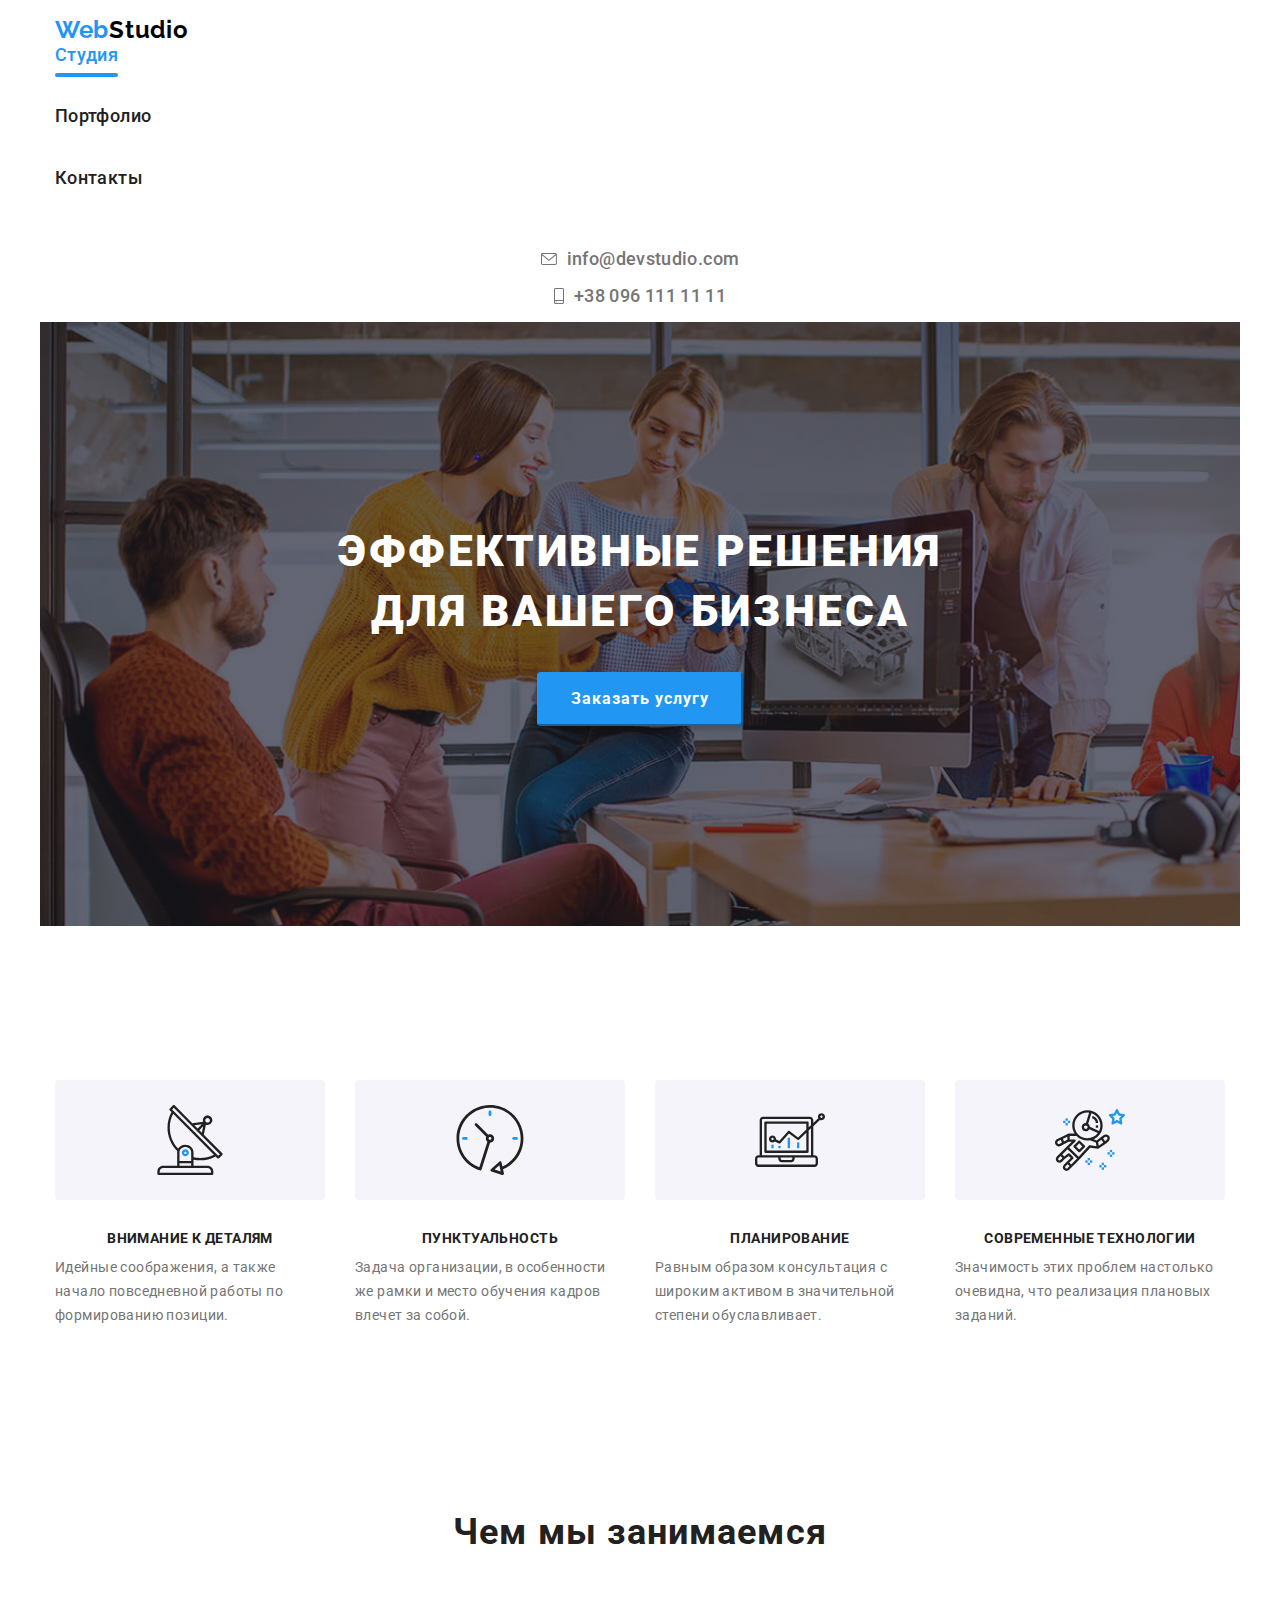
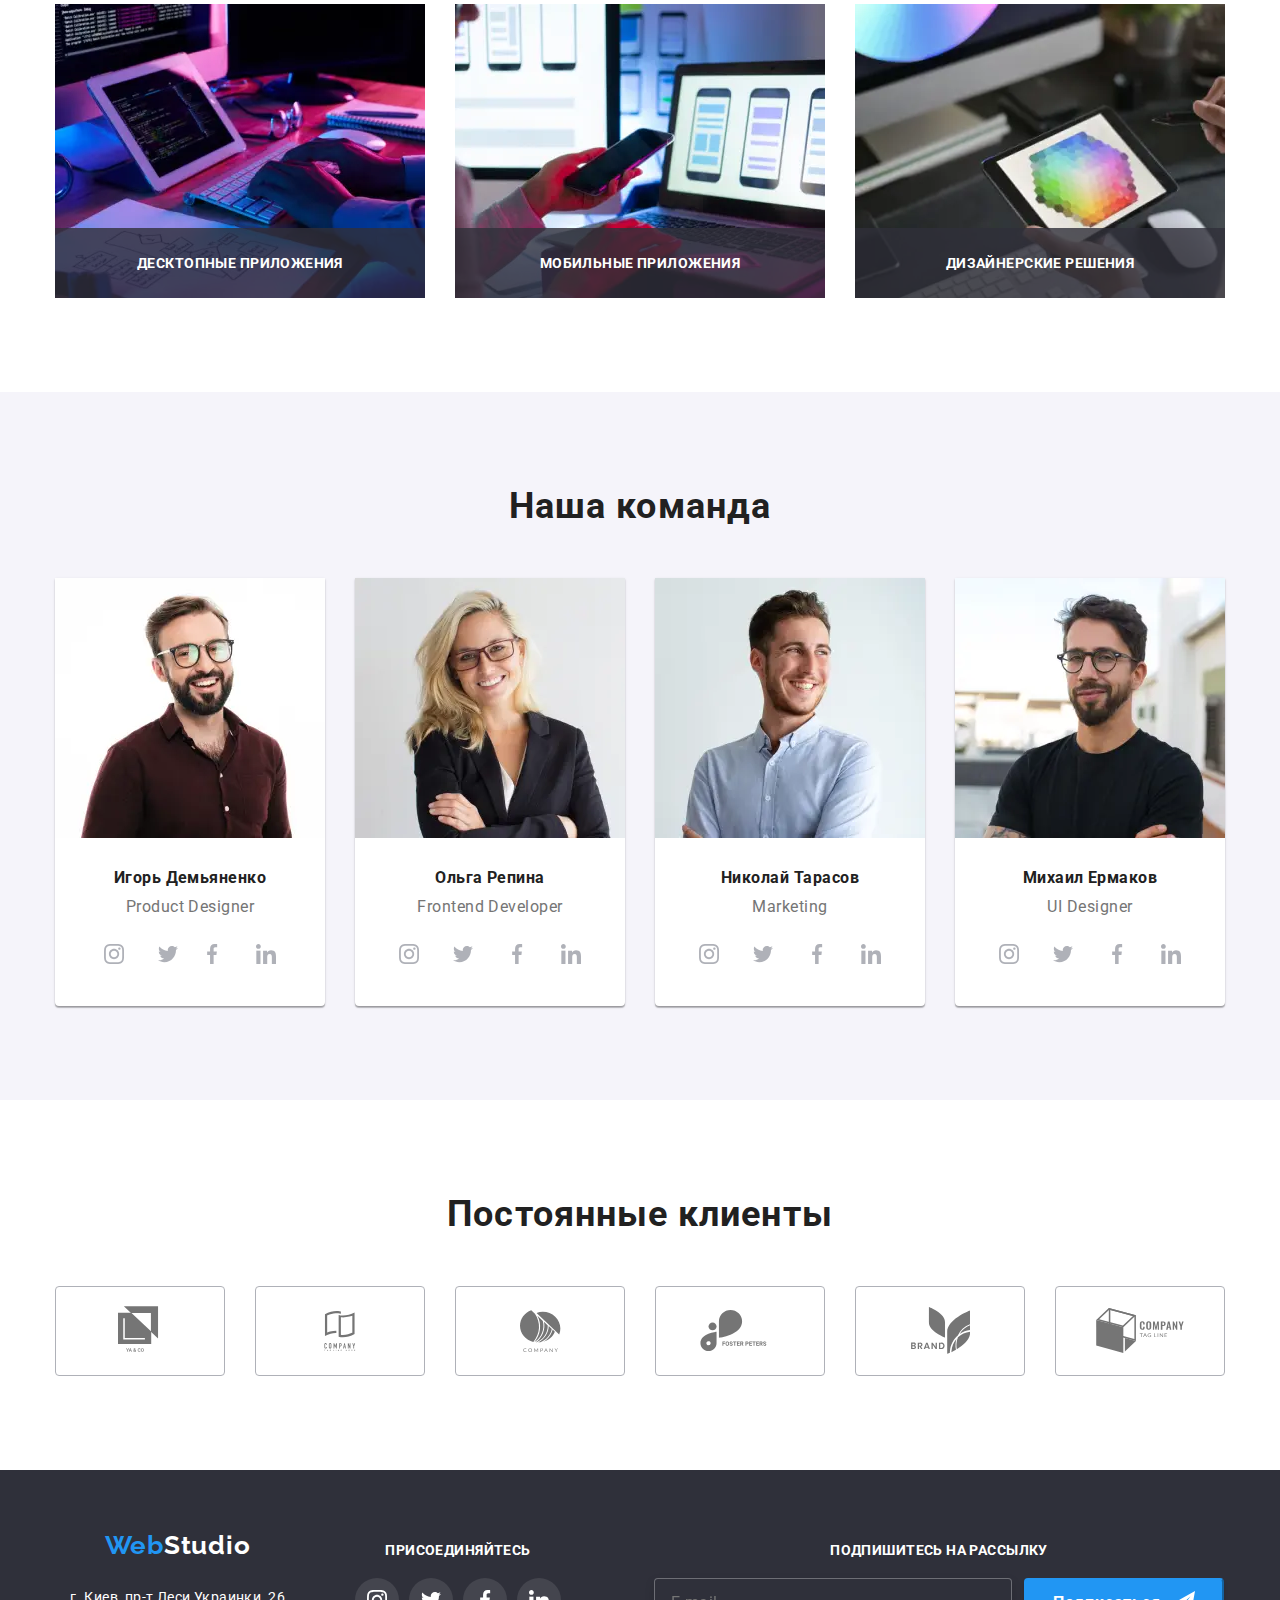
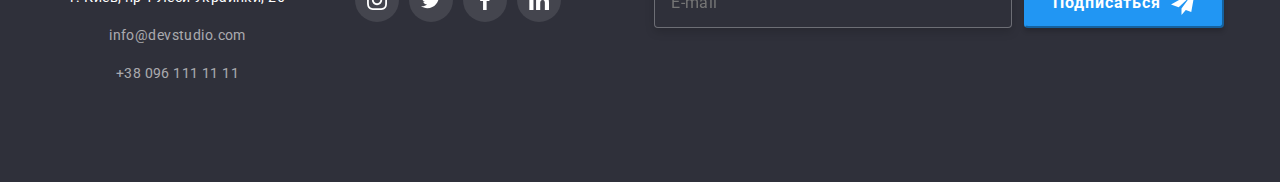
==== commit f123286d: "делаю хедер" ====
--- a/index.html
+++ b/index.html
@@ -11,27 +11,23 @@
     <title>WebStudio</title>
 </head>
 <body>
-    <header class="header-section">
-        <div class="container">
-                <div class="header-logo">
-                    <a href="./index.html" class="logo link">Web<span class="logo-black">Studio</span>
+    <header class="header-section container">
+                    <a href="./index.html" class=header-section__logo link">Web<span class="logo-black">Studio</span>
                     </a>
-                </div>
                 <button class="menu-button" data-menu-button type="button">
                     <svg width="40" height="40">
-                      <use
-                        class="menu-button__icon-menu"
-                        href="./images/sprite.svg#icon-menu">
-                    </use>
                       <use
                         class="menu-button__icon-close"
                         href="./images/sprite.svg#icon-close">
                     </use>
+                    <use
+                        class="menu-button__icon-menu"
+                        href="./images/sprite.svg#icon-menu">
+                    </use>
                     </svg>
                   </button>
                   <div class="page-header" data-menu>
-                <nav class="navigation">
-            <ul class="navigation__list list">
+            <ul class="navigation list">
                 <li class="navigation__item">
                     <a class="navigation__link accent link" href="./index.html">Студия</a>
                 </li>
@@ -42,9 +38,8 @@
                     <a class="navigation__link link" href="#">Контакты</a>
                 </li>
             </ul>
-        </nav>
         <ul class="contacts-header list">
-            <address>
+            <address class="contacts-header__address">
             <li class="contacts-header__mail">
                 <a class="contacts-header__mail-link link" href="mailto:info@devstudio.com">
                     <svg class="contacts-header__svg" width="16" height="12">
@@ -62,7 +57,6 @@
             </li>  
         </ul>
     </div>
-        </div>   
     </header>
     <main>
         <!-- Hero -->
@@ -73,7 +67,7 @@
             </div>
         </section>
    
-    <!-- о нас-->
+    <!-- about us-->
 <div class="about-us container">
     <h2 class="visually-hidden">Наши качества</h2>
 
--- a/css/main.min.css
+++ b/css/main.min.css
@@ -1,2 +1,2 @@
-.visually-hidden{position:absolute;width:1px;height:1px;margin:-1px;border:0;padding:0;white-space:nowrap;clip-path:inset(100%);clip:rect(0 0 0 0);overflow:hidden}.contacts-header__mail-link:hover,.contacts-header__mail-link:focus,.contacts-header__tel-link:hover,.contacts-header__tel-link:focus,.portfolio-button:hover,.portfolio-button:focus,.contacts-header__mail:hover,.contacts-header__mail:focus,.contacts-header__tel:hover,.contacts-header__tel:focus,.navigation__link:hover,.navigation__link:focus .menu-button:hover,.menu-button:focus{color:#2196F3}.line{position:absolute;width:1600px;height:0px;left:0px;top:80px;border:1px solid #ECECEC}body{font-family:Roboto,sans-serif;color:#757575}h1,h2,h3,h4,h5,h6{margin:0}ul,ol{margin:0;padding:0}p{margin:0}h2,h3{font-family:Roboto,sans-serif;color:#212121}button{align-items:center}img{display:block;max-width:100%;height:auto}.list{list-style:none}.link{text-decoration:none}.container{max-width:480px;padding:0 15px;margin:0 auto}@media screen and (min-width: 768px){.container{max-width:768px}}@media screen and (min-width: 1200px){.container{max-width:1200px}}.header-section{padding-top:16px;padding-bottom:16px;background:#fff;position:relative}.header-section .header-logo .logo{font-family:Raleway,sans-serif;font-weight:700;font-Size:24px;line-height:1.166;letter-spacing:0.03em;color:#2196F3}.header-section .header-logo .logo-black{color:#000}.header-section .menu-button{position:absolute;padding:0;margin-left:auto;border:none}@media screen and (max-width: 767px){.header-section .page-header{position:absolute;top:calc(100% + 1px);left:0;z-index:999;opacity:0;visibility:hidden;pointer-events:none;padding-top:60px;padding-bottom:60px;width:100%;height:393px;background-color:#fff;box-shadow:0px 4px 8px rgba(0,0,0,0.04),0px 2px 4px rgba(0,0,0,0.08),0px 1px 3px rgba(0,0,0,0.16);transition:opacity 250ms cubic-bezier(0.4, 0, 0.2, 1),visibility 250ms cubic-bezier(0.4, 0, 0.2, 1)}.header-section .page-header.is-open{opacity:1;visibility:visible;pointer-events:auto}}@media screen and (max-width: 767px) and (min-width: 768px){.header-section .page-header{display:flex;flex-grow:1;align-items:center}}.header-section{padding-top:16px;padding-bottom:16px;background:#fff;position:relative}.header-section .header-logo .logo{font-family:Raleway,sans-serif;font-weight:700;font-Size:24px;line-height:1.166;letter-spacing:0.03em;color:#2196F3}.header-section .header-logo .logo-black{color:#000}.header-section .menu-button{position:absolute;padding:0;margin-left:auto;border:none}@media screen and (max-width: 767px){.header-section .page-header{position:absolute;top:calc(100% + 1px);left:0;z-index:999;opacity:0;visibility:hidden;pointer-events:none;padding-top:60px;padding-bottom:60px;width:100%;height:393px;background-color:#fff;box-shadow:0px 4px 8px rgba(0,0,0,0.04),0px 2px 4px rgba(0,0,0,0.08),0px 1px 3px rgba(0,0,0,0.16);transition:opacity 250ms cubic-bezier(0.4, 0, 0.2, 1),visibility 250ms cubic-bezier(0.4, 0, 0.2, 1)}.header-section .page-header.is-open{opacity:1;visibility:visible;pointer-events:auto}}@media screen and (max-width: 767px) and (min-width: 768px){.header-section .page-header{display:flex;flex-grow:1;align-items:center}}.hero{background-size:cover}.hero__title{font-weight:900;font-size:26px;line-height:1.615;text-align:center;letter-spacing:0.06em;text-transform:uppercase;color:#fff;padding:118px 40px 30px}.hero__position{display:flex;justify-content:center;padding-bottom:118px}.hero__button{text-align:center;font-weight:700;font-size:16px;line-height:1.875;letter-spacing:0.06em;color:#fff;min-width:200px;background-color:transparent;background:#2196F3;box-shadow:0px 4px 4px rgba(0,0,0,0.15);border-radius:4px;padding:10px 32px;cursor:pointer;outline:none;border-color:#2196F3}@media screen and (min-device-pixel-ratio: 2) and (min-width: 320px) and (max-width: 767px), screen and (min-resolution: 192dpi) and (min-width: 320px) and (max-width: 767px), screen and (min-resolution: 2dppx) and (min-width: 320px) and (max-width: 767px){.hero{background-image:linear-gradient(rgba(47,48,58,0.4), rgba(47,48,58,0.4)),url("../images/hero/hero-2x.jpg")}}.hero .container{margin-left:-15px;margin-right:auto;text-align:center}@media screen and (min-width: 320px){.hero{background-image:linear-gradient(rgba(47,48,58,0.4), rgba(47,48,58,0.4)),url("../images/hero/hero-1x.jpg");background-repeat:no-repeat;background-position:center top;background-size:480px 400px}}@media screen and (min-width: 768px){.hero .container{background:#2F303A;background-image:linear-gradient(rgba(47,48,58,0.4), rgba(47,48,58,0.4)),url("../images/hero/hero_tablet-1x.jpg");background-repeat:no-repeat;background-size:cover;align-items:center;background-size:768px 400px}}@media screen and (min-device-pixel-ratio: 2) and (min-width: 768px), screen and (min-resolution: 192dpi) and (min-width: 768px), screen and (min-resolution: 2dppx) and (min-width: 768px){.hero{background-image:linear-gradient(rgba(47,48,58,0.4), rgba(47,48,58,0.4)),url("../images/hero/hero_tablet-2x.jpg")}}@media screen and (min-width: 1200px){.hero .container{background-size:1600px 600px}.hero{background:#2F303A;background-image:linear-gradient(rgba(47,48,58,0.4), rgba(47,48,58,0.4)),url("../images/hero/hero_desk-1x.jpg");background-repeat:no-repeat;background-size:cover;align-items:center;width:auto;min-height:600px;margin-left:auto;margin-right:auto;text-align:center}.hero__title{font-weight:900;font-size:44px;line-height:1.363;letter-spacing:0.06em;text-transform:uppercase;color:#fff;padding:200px 252px 30px}.hero__position{display:flex;justify-content:center;padding-bottom:200px}.hero__button{text-align:center;font-weight:700;font-size:16px;line-height:1.875;letter-spacing:0.06em;color:#fff;min-width:200px;background-color:transparent;background:#2196F3;box-shadow:0px 4px 4px rgba(0,0,0,0.15);border-radius:4px;padding:10px 32px;cursor:pointer;outline:none;border-color:#2196F3}}@media screen and (min-device-pixel-ratio: 2) and (min-width: 1200px), screen and (min-resolution: 192dpi) and (min-width: 1200px), screen and (min-resolution: 2dppx) and (min-width: 1200px){.hero .container{width:100%}.hero{background-image:linear-gradient(rgba(47,48,58,0.4), rgba(47,48,58,0.4)),url("../images/hero/hero_desk-2x.jpg")}.modal{position:absolute;width:528px;height:581px;left:536px;top:221px;color:#fff}}.about-us{padding-top:60px;padding-bottom:60px}.about-us .quality__item{width:450px}.about-us .quality__item:not(:last-child){margin-bottom:30px}.about-us .quality__blok{height:120px;display:flex;background:#F5F4FA;border-radius:4px;justify-content:center;align-items:center;margin-bottom:30px}.about-us .qualities{font-weight:700;font-size:14px;line-height:1.142;letter-spacing:0.03em;text-transform:uppercase;color:#212121;margin-bottom:10px;text-align:center}.about-us .qualities__description{font-weight:400;font-size:14px;line-height:1.714;letter-spacing:0.03em;color:#757575}@media screen and (min-width: 768px) and (max-width: 1199px){.about-us .about-us{padding-bottom:30px}.about-us .quality{padding-top:0;display:flex;flex-wrap:wrap}.about-us .quality__item{width:354px}.about-us .quality__item:not(:last-child){margin-bottom:0}.about-us .quality__item:nth-child(2n+1){margin-right:30px}.about-us .quality__item:nth-child(-n+2){margin-bottom:30px}.about-us .quality .quality__blok{margin-bottom:0}}@media screen and (min-width: 1200px){.about-us .quality{display:flex;justify-content:space-between;padding-top:94px}.about-us .quality__item:not(:last-child){margin-right:30px}.about-us .quality__item{width:270px}}.activities{display:none}@media screen and (min-width: 1200px){.activities{padding-bottom:94px;display:block}.activities__title{font-weight:700;font-size:36px;line-height:1.166;text-align:center;letter-spacing:0.03em;color:#212121;padding-top:94px;padding-bottom:50px}.activities__list{display:flex}.activities__item:not(:last-child){margin-right:30px}.activities__thumb{display:flex;position:relative}.activities__description{position:absolute;font-weight:700;font-size:14px;line-height:1.142;text-align:center;letter-spacing:0.03em;text-transform:uppercase;color:#fff;bottom:0;background-color:rgba(47,48,58,0.8);height:70px;width:370px;padding-top:27px;padding-bottom:27px}}.our-staff-section{left:0px;background:#F5F4FA;padding-top:60px}.staff{font-weight:700;font-size:28px;line-height:1.178;text-align:center;letter-spacing:0.03em;color:#212121;padding-top:60px;padding-bottom:30px}.staff__picture{max-width:100%}.staff__item{background:#fff;box-shadow:0px 1px 3px rgba(0,0,0,0.12),0px 1px 1px rgba(0,0,0,0.14),0px 2px 1px rgba(0,0,0,0.2);border-radius:0px 0px 4px 4px;margin-bottom:30px;align-items:center;justify-content:center}.staff-wrapper{padding-top:30px;padding-bottom:16px}.staff-wrapper__name{font-weight:bold;font-size:16px;line-height:1.187;text-align:center;letter-spacing:0.03em;margin-bottom:10px}.staff-wrapper__description{font-weight:400;font-size:16px;line-height:1.187;text-align:center;letter-spacing:0.03em;color:#757575}.staff-icons{padding-bottom:24px}.staff-icons__list{display:flex;justify-content:center}.staff-icons__item:not(:last-child){margin-right:10px}.staff-icons__link{display:flex;justify-content:center;align-items:center;border-radius:25px;background:#FFFFFF;color:#AFB1B8;height:44px;width:44px;transition:background 250ms cubic-bezier(0.4, 0, 0.2, 1)}.staff-icons__link:hover,.staff-icons__link:focus{color:#FFFFFF;background:#2196F3}.staff-icons__svg{fill:currentColor;transition:fill 250ms cubic-bezier(0.4, 0, 0.2, 1)}@media screen and (min-width: 768px) and (max-width: 1199px){.staff{padding-top:0%}.staff__list{display:flex;flex-wrap:wrap;padding-bottom:30px}.staff__item:nth-child(2n+1){margin-right:30px}.staff__picture{max-width:354px}}@media screen and (min-width: 1200px){.our-staff-section{padding-top:94px}.staff{font-weight:700;font-size:36px;line-height:1.166;text-align:center;letter-spacing:0.03em;color:#212121;padding-top:0;padding-bottom:50px}.staff__list{display:flex;padding-bottom:94px}.staff__item{background:#fff;box-shadow:0px 1px 3px rgba(0,0,0,0.12),0px 1px 1px rgba(0,0,0,0.14),0px 2px 1px rgba(0,0,0,0.2);border-radius:0px 0px 4px 4px;margin-bottom:0}.staff__item:not(:last-child){margin-right:30px}.staff-wrapper{padding-top:30px;padding-bottom:16px}.staff-wrapper__name{font-weight:bold;font-size:16px;line-height:1.187;text-align:center;letter-spacing:0.03em;margin-bottom:10px}.staff-wrapper__description{font-weight:400;font-size:16px;line-height:1.187;text-align:center;letter-spacing:0.03em;color:#757575}.staff-icons{padding-bottom:30px}.staff-icons__list{display:flex;justify-content:center}.staff-icons__item:not(:last-child){margin-right:10px}.staff-icons__link{display:flex;justify-content:center;align-items:center;border-radius:25px;background:#FFFFFF;color:#AFB1B8;height:44px;width:44px;transition:background 250ms cubic-bezier(0.4, 0, 0.2, 1)}.staff-icons__link:hover,.staff-icons__link:focus{color:#FFFFFF;background:#2196F3}.staff-icons__svg{fill:currentColor;transition:fill 250ms cubic-bezier(0.4, 0, 0.2, 1)}}.our-clients{padding-top:60px;padding-bottom:30px;font-weight:bold;font-size:28px;line-height:1.178;text-align:center;letter-spacing:0.03em}.our-clients__list{display:flex;flex-wrap:wrap}.our-clients__item{margin-bottom:30px}.our-clients__link{display:flex;justify-content:center;height:90px;width:210px;border:1px solid #AFB1B8;border-radius:4px;align-items:center;color:var(--icon);transition:color 250ms cubic-bezier(0.4, 0, 0.2, 1)}.our-clients__link:hover,.our-clients__link:focus{color:#2196F3;border-color:#2196F3}.our-clients__svg{fill:currentColor;transition:fill 250ms cubic-bezier(0.4, 0, 0.2, 1)}@media screen and (min-width: 320px) and (max-width: 767px){.our-clients__item:nth-child(2n+1){margin-right:30px}}@media screen and (min-width: 768px) and (max-width: 1199px){.our-clients__link{display:flex;justify-content:center;height:90px;width:226px;border:1px solid #AFB1B8;border-radius:4px;align-items:center;color:var(--icon);transition:color 250ms cubic-bezier(0.4, 0, 0.2, 1)}.our-clients__item{margin-right:30px}.our-clients__item:nth-child(3n){margin-right:0}}@media screen and (min-width: 1200px){.our-clients{font-weight:bold;font-size:36px;line-height:1.166;text-align:center;letter-spacing:0.03em;padding-top:94px;padding-bottom:50px}.our-clients__list{justify-content:space-between;padding-bottom:94px;display:flex}.our-clients__item{margin-bottom:0}.our-clients__item:not(:last-child){margin-right:30px}.our-clients__link{display:flex;justify-content:center;height:90px;width:170px;border:1px solid #AFB1B8;border-radius:4px;align-items:center;color:var(--icon);transition:color 250ms cubic-bezier(0.4, 0, 0.2, 1)}.our-clients__link:hover,.our-clients__link:focus{color:#2196F3;border-color:#2196F3}.our-clients__svg{fill:currentColor;transition:fill 250ms cubic-bezier(0.4, 0, 0.2, 1)}}.footer-section{padding-top:60px;padding-bottom:60px;background:#2F303A;margin-top:30px;text-align:center}.footer-left{font-weight:700;font-size:24px;line-height:1.166;letter-spacing:0.03em;color:#2196F3}.footer-left__logo{height:28px;font-family:Raleway,sans-serif;font-weight:700;font-size:24px;line-height:1.166;letter-spacing:0.03em;color:#2196F3}.footer-left__logo-white{color:#fff}.footer-address{margin-top:20px}.footer-address__link{font-style:normal;font-weight:400;font-size:14px;line-height:1.714;letter-spacing:0.03em;color:#fff}.footer-contacts{margin-bottom:60px}.footer-contacts__item{margin-top:8px;font-style:normal}.footer-contacts__mail,.footer-contacts__tel{font-weight:400;font-size:14px;line-height:1.714;letter-spacing:0.03em;color:rgba(255,255,255,0.6)}.footer-center__description{font-weight:700;font-size:14px;line-height:1.142;letter-spacing:0.03em;text-transform:uppercase;color:#FFFFFF;padding-bottom:20px}.footer-icon-list{display:flex;justify-content:center}.footer-icon-list__item:not(:last-child){margin-right:10px}.footer-icon-list__link{display:flex;justify-content:center;align-items:center;border-radius:25px;background:rgba(255,255,255,0.1);color:#FFFFFF;height:44px;width:44px;transition:background 250ms cubic-bezier(0.4, 0, 0.2, 1)}.footer-icon-list__link:hover,.footer-icon-list__link:focus{color:#FFFFFF;background:#2196F3}.footer-icon-list__svg{fill:currentColor;transition:fill 250ms cubic-bezier(0.4, 0, 0.2, 1)}.footer-right__description{font-weight:700;font-size:14px;line-height:1.142;letter-spacing:0.03em;text-transform:uppercase;color:#FFFFFF;padding-top:60px;padding-bottom:20px}.footer-right__mail{height:50px;width:100%;background-color:#2F303A;border:1px solid rgba(255,255,255,0.3);filter:drop-shadow(0px 4px 4px rgba(0,0,0,0.15));border-radius:4px;cursor:pointer;resize:none;padding-left:16px;font-weight:400;font-size:16px;line-height:1.25;letter-spacing:0.03em;color:rgba(255,255,255,0.6)}.footer-right__button{display:block;min-width:200px;height:50px;border-color:#2196F3;background:#2196F3;box-shadow:0px 4px 4px rgba(0,0,0,0.15);border-radius:4px;cursor:pointer;outline:none;margin:20px auto 0}.footer-right__join{font-weight:700;font-size:16px;line-height:1.875;letter-spacing:0.06em;color:#fff}.footer-right__svg{margin-left:10px}@media screen and (min-width: 768px) and (max-width: 1199px){.footer-block{display:flex;flex-wrap:wrap}.footer-left{padding:0 165px 0 76px}.footer-left__logo{height:28px;font-family:Raleway,sans-serif;font-weight:700;font-size:24px;line-height:1.166;letter-spacing:0.03em;color:#2196F3}.footer-left__logo-white{color:#fff}.footer-address{margin-top:20px}.footer-address__link{font-style:normal;font-weight:400;font-size:14px;line-height:1.714;letter-spacing:0.03em;color:#fff}.footer-contacts{margin-bottom:0}.footer-contacts__item{margin-top:9px;font-style:normal}.footer-contacts__mail{font-weight:400;font-size:14px;line-height:1.714;letter-spacing:0.03em;color:rgba(255,255,255,0.6)}.footer-contacts__tel{font-weight:400;font-size:14px;line-height:1.714;letter-spacing:0.03em;color:rgba(255,255,255,0.6)}.footer-center__description{font-weight:700;font-size:14px;line-height:1.142;letter-spacing:0.03em;text-transform:uppercase;color:#FFFFFF;padding-bottom:20px}.footer-icon-list{display:flex;justify-content:center}.footer-icon-list__item:not(:last-child){margin-right:10px}.footer-icon-list__link{display:flex;justify-content:center;align-items:center;border-radius:25px;background:rgba(255,255,255,0.1);color:#FFFFFF;height:44px;width:44px;transition:background 250ms cubic-bezier(0.4, 0, 0.2, 1)}.footer-icon-list__link:hover,.footer-icon-list__link:focus{color:#FFFFFF;background:#2196F3}.footer-icon-list__svg{fill:currentColor;transition:fill 250ms cubic-bezier(0.4, 0, 0.2, 1)}.footer-right__description{padding-left:175px}.footer-right__form{padding-left:166px}.footer-right__mail{width:450px}.footer-right__button{display:block;min-width:200px;height:50px;border-color:#2196F3;background:#2196F3;box-shadow:0px 4px 4px rgba(0,0,0,0.15);border-radius:4px;cursor:pointer;outline:none;margin:20px auto 0}.footer-right__join{font-weight:700;font-size:16px;line-height:1.875;letter-spacing:0.06em;color:#fff}.footer-right__svg{margin-left:10px}}@media screen and (min-width: 1200px){.footer-section{margin-top:0;padding-top:0}.footer-block{display:flex}.footer-left{padding-top:60px;padding-right:70px;padding-left:15px}.footer-left__logo{height:31px;font-family:Raleway,sans-serif;font-weight:700;font-size:26px;line-height:1.192;letter-spacing:0.03em;color:#2196F3}.footer-left__logo-white{color:#fff}.footer-address{margin-top:20px}.footer-address__link{font-style:normal;font-weight:400;font-size:14px;line-height:1.714;letter-spacing:0.03em;color:#fff}.footer-contacts{padding-bottom:0;margin-bottom:0}.footer-contacts__item{margin-top:9px;font-style:normal}.footer-contacts__mail{font-weight:400;font-size:14px;line-height:1.714;letter-spacing:0.03em;color:rgba(255,255,255,0.6)}.footer-contacts__tel{font-weight:400;font-size:14px;line-height:1.714;letter-spacing:0.03em;color:rgba(255,255,255,0.6)}.footer-center{padding-top:72px;padding-bottom:100px}.footer-center__description{font-weight:700;font-size:14px;line-height:1.142;letter-spacing:0.03em;text-transform:uppercase;color:#FFFFFF;padding-bottom:20px}.footer-icon-list{display:flex;justify-content:center}.footer-icon-list__item:not(:last-child){margin-right:10px}.footer-icon-list__link{display:flex;justify-content:center;align-items:center;border-radius:25px;background:rgba(255,255,255,0.1);color:#FFFFFF;height:44px;width:44px;transition:background 250ms cubic-bezier(0.4, 0, 0.2, 1)}.footer-icon-list__link:hover,.footer-icon-list__link:focus{color:#FFFFFF;background:#2196F3}.footer-icon-list__svg{fill:currentColor;transition:fill 250ms cubic-bezier(0.4, 0, 0.2, 1)}.footer-right{padding-left:93px}.footer-right__description{font-weight:700;font-size:14px;line-height:1.142;letter-spacing:0.03em;text-transform:uppercase;color:#FFFFFF;padding-top:72px}.footer-right__form{display:flex}.footer-right__mail{width:358px;height:50px;background-color:#2F303A;border:1px solid rgba(255,255,255,0.3);filter:drop-shadow(0px 4px 4px rgba(0,0,0,0.15));border-radius:4px;cursor:pointer;resize:none;padding-left:16px;margin-right:12px;font-weight:400;font-size:16px;line-height:1.25;letter-spacing:0.03em;color:rgba(255,255,255,0.6)}.footer-right__button{display:flex;justify-content:center;text-align:center;min-width:200px;height:50px;border-color:#2196F3;background:#2196F3;box-shadow:0px 4px 4px rgba(0,0,0,0.15);border-radius:4px;cursor:pointer;outline:none;margin:0}.footer-right__join{font-weight:700;font-size:16px;line-height:1.875;letter-spacing:0.06em;color:#fff}.footer-right__svg{margin-left:10px}}.is-hidden{opacity:0;visibility:hidden;pointer-events:none}.backdrop{position:fixed;left:0;top:0;z-index:100;width:100%;height:100%;background-color:rgba(0,0,0,0.1);transition:all 250ms cubic-bezier(0.4, 0, 0.2, 1)}.modal{padding:40px;position:absolute;top:50%;left:50%;transform:translate(-50%, -50%);width:528px;min-height:581px;background-color:#fff;border-radius:4px}.modal__close-btn{display:flex;position:absolute;top:8px;right:8px;width:30px;height:30px;background:#fff;border:1px solid rgba(0,0,0,0.1);border-radius:50%;padding:0;justify-content:center;cursor:pointer;transition:fill 250ms cubic-bezier(0.4, 0, 0.2, 1)}.modal__close-btn:hover,.modal__close-btn:focus{fill:#2196F3}.modal__description{justify-content:center;display:flex;font-weight:bold;font-size:20px;line-height:1.15;letter-spacing:0.03em;color:#2F303A;margin-bottom:12px}.modal-form{display:flex;flex-direction:column}.modal-form__field{margin-bottom:10px;font-weight:400;font-size:12px;line-height:1.166;letter-spacing:0.01em;color:#757575}.modal-form__input-wrapper{position:relative;display:block;margin-top:4px}.modal-form__input{cursor:pointer;width:100%;height:40px;border:1px solid rgba(33,33,33,0.2);border-radius:4px;padding-left:42px;transition:border 250ms cubic-bezier(0.4, 0, 0.2, 1)}.modal-form__input:focus+.modal-form__icon{fill:#2196F3}.modal-form__input:focus,.modal-form__input:hover{outline:none;border:1px solid #2196F3}.modal-form__icon{position:absolute;display:block;top:50%;left:12px;transform:translateY(-50%);transition:fill 250ms cubic-bezier(0.4, 0, 0.2, 1)}.modal-form-policy:focus,.modal-form-policy:hover{outline:none;border-color:#2196F3}.modal-form-policy{width:100%;height:120px;border:1px solid rgba(33,33,33,0.2);border-radius:4px;padding:12px 16px;font-weight:400;font-size:14px;line-height:1.142;letter-spacing:0.01em;color:rgba(117,117,117,0.5);margin-top:4px;resize:none;transition:border-color 250ms cubic-bezier(0.4, 0, 0.2, 1)}.modal-form-policy__text{position:relative;display:flex;align-items:center;font-weight:400;font-size:14px;line-height:1.714;letter-spacing:0.03em;color:#757575;margin-left:35px}.modal-form-policy__link{font-weight:400;font-size:14px;line-height:1.714;letter-spacing:0.03em;text-decoration-line:underline;color:#2196F3;margin-left:4px}.modal-form-policy__input{position:relative}.modal-form-policy__input:checked+.modal-form-policy__svg{background-color:#2196F3;border:none}.modal-form-policy__svg{border:2px solid #2F303A;border-radius:2px;position:absolute;margin-left:-23px;transition:background-color 250ms cubic-bezier(0.4, 0, 0.2, 1)}.modal-form-policy__btn{font-weight:700;font-size:16px;line-height:1.875;letter-spacing:0.06em;color:#fff;min-width:200px;background-color:transparent;background:#2196F3;box-shadow:0px 4px 4px rgba(0,0,0,0.15);border-radius:4px;padding:10px 32px;cursor:pointer;margin-top:30px;border:none;margin-left:auto;margin-right:auto}.modal-form-policy__btn:focus,.modal-form-policy__btn:hover{outline:none;border-color:#2196F3}
+.visually-hidden{position:absolute;width:1px;height:1px;margin:-1px;border:0;padding:0;white-space:nowrap;clip-path:inset(100%);clip:rect(0 0 0 0);overflow:hidden}.contacts-header__mail-link:hover,.contacts-header__mail-link:focus,.contacts-header__tel-link:hover,.contacts-header__tel-link:focus,.portfolio-button:hover,.portfolio-button:focus,.contacts-header__mail:hover,.contacts-header__mail:focus,.contacts-header__tel:hover,.contacts-header__tel:focus,.navigation__link:hover,.navigation__link:focus .menu-button:hover,.menu-button:focus{color:#2196F3}.line{position:absolute;width:1600px;height:0px;left:0px;top:80px;border:1px solid #ECECEC}body{font-family:Roboto,sans-serif;color:#757575}h1,h2,h3,h4,h5,h6{margin:0}ul,ol{margin:0;padding:0}p{margin:0}h2,h3{font-family:Roboto,sans-serif;color:#212121}button{align-items:center}img{display:block;max-width:100%;height:auto}.list{list-style:none}.link{text-decoration:none}.container{max-width:480px;padding:0 15px;margin:0 auto}@media screen and (min-width: 768px){.container{max-width:768px}}@media screen and (min-width: 1200px){.container{max-width:1200px}}.header-section{padding-top:16px;padding-bottom:16px;background:#fff;position:relative}.header-section__logo{font-family:Raleway,sans-serif;font-weight:700;font-Size:24px;line-height:1.166;letter-spacing:0.03em;color:#2196F3;text-decoration:none}.logo-black{color:#000}.menu-button{display:inline-flex;padding:0;margin-left:0;border:none;background-color:transparent;transition:color 250ms cubic-bezier(0.4, 0, 0.2, 1)}@media screen and (min-width: 768px){.menu-button{display:none}}.menu-button__icon-close{fill:currentColor}.menu-button .menu-button__icon-close{display:none}.menu-button.is-open .menu-button__icon-close{display:block}.menu-button__icon-menu{fill:currentColor}.menu-button .menu-button__icon-menu{display:block}.menu-button.is-open .menu-button__icon-menu{display:none}@media screen and (max-width: 767px){.page-header{position:absolute;top:calc(100% + 1px);left:0;z-index:999;opacity:0;visibility:hidden;pointer-events:none;padding-top:60px;padding-bottom:60px;width:100%;height:393px;background-color:#fff;box-shadow:0px 4px 8px rgba(0,0,0,0.04),0px 2px 4px rgba(0,0,0,0.08),0px 1px 3px rgba(0,0,0,0.16);transition:opacity 250ms cubic-bezier(0.4, 0, 0.2, 1),visibility 250ms cubic-bezier(0.4, 0, 0.2, 1)}.page-header.is-open{opacity:1;visibility:visible;pointer-events:auto}}@media screen and (max-width: 767px) and (min-width: 768px){.page-header{display:flex;flex-grow:1;align-items:center}}@media screen and (max-width: 767px){.navigation{text-align:center;margin-left:auto;margin-right:auto}}.navigation__item:not(:last-child){margin-bottom:40px}.navigation__link{position:relative;font-weight:500;font-Size:18px;line-height:1.166;letter-spacing:0.02em;color:#212121;transition:250ms cubic-bezier(0.4, 0, 0.2, 1)}.navigation__link.accent{color:#2196F3}.navigation__link.accent::after{display:block;position:absolute;content:"";width:100%;height:4px;margin-top:8px;border-radius:2px;background-color:#2196F3;transition:all 250ms cubic-bezier(0.4, 0, 0.2, 1)}.contacts-header{font-weight:500;font-size:18px;line-height:1.166;letter-spacing:0.02em;margin-top:60px}.contacts-header__address{text-align:center}.contacts-header__tel,.contacts-header__mail{fill:#757575}.contacts-header__tel-link:hover .contacts-header__svg,.contacts-header__tel-link:focus .contacts-header__svg,.contacts-header__mail-link:hover .contacts-header__svg,.contacts-header__mail-link:focus .contacts-header__svg{fill:#2196F3}.contacts-header__mail-link,.contacts-header__tel-link{display:flex;align-items:center;font-style:normal;color:#757575;justify-content:center}.contacts-header__mail-link{transition:250ms cubic-bezier(0.4, 0, 0.2, 1);margin-bottom:16px}.contacts-header__tel-link{transition:250ms cubic-bezier(0.4, 0, 0.2, 1)}.contacts-header__svg{margin-right:10px;transition:250ms cubic-bezier(0.4, 0, 0.2, 1)}@media screen and (min-width: 768px) and (max-width: 1199px){.header-section{display:flex;justify-content:space-between;padding-top:0;padding-bottom:0}.header-section__logo{padding-top:26px}.page-header{display:flex}.navigation{display:flex;padding-top:32px}.navigation__link.accent::after{display:block;position:absolute;content:"";width:100%;height:4px;border-radius:2px;top:46px;background-color:#2196F3;transition:all 250ms cubic-bezier(0.4, 0, 0.2, 1)}.navigation__item:not(:last-child){margin-right:50px}.navigation__link{position:relative;font-weight:500;font-Size:14px;line-height:1.172;letter-spacing:0.02em;color:#212121;transition:250ms cubic-bezier(0.4, 0, 0.2, 1)}.contacts-header{font-weight:500;font-size:14px;line-height:1.172;letter-spacing:0.02em;margin-left:84px;margin-top:0;padding-top:21px}}.header-section{padding-top:16px;padding-bottom:16px;background:#fff;position:relative}.header-section__logo{font-family:Raleway,sans-serif;font-weight:700;font-Size:24px;line-height:1.166;letter-spacing:0.03em;color:#2196F3;text-decoration:none}.logo-black{color:#000}.menu-button{display:inline-flex;padding:0;margin-left:0;border:none;background-color:transparent;transition:color 250ms cubic-bezier(0.4, 0, 0.2, 1)}@media screen and (min-width: 768px){.menu-button{display:none}}.menu-button__icon-close{fill:currentColor}.menu-button .menu-button__icon-close{display:none}.menu-button.is-open .menu-button__icon-close{display:block}.menu-button__icon-menu{fill:currentColor}.menu-button .menu-button__icon-menu{display:block}.menu-button.is-open .menu-button__icon-menu{display:none}@media screen and (max-width: 767px){.page-header{position:absolute;top:calc(100% + 1px);left:0;z-index:999;opacity:0;visibility:hidden;pointer-events:none;padding-top:60px;padding-bottom:60px;width:100%;height:393px;background-color:#fff;box-shadow:0px 4px 8px rgba(0,0,0,0.04),0px 2px 4px rgba(0,0,0,0.08),0px 1px 3px rgba(0,0,0,0.16);transition:opacity 250ms cubic-bezier(0.4, 0, 0.2, 1),visibility 250ms cubic-bezier(0.4, 0, 0.2, 1)}.page-header.is-open{opacity:1;visibility:visible;pointer-events:auto}}@media screen and (max-width: 767px) and (min-width: 768px){.page-header{display:flex;flex-grow:1;align-items:center}}@media screen and (max-width: 767px){.navigation{text-align:center;margin-left:auto;margin-right:auto}}.navigation__item:not(:last-child){margin-bottom:40px}.navigation__link{position:relative;font-weight:500;font-Size:18px;line-height:1.166;letter-spacing:0.02em;color:#212121;transition:250ms cubic-bezier(0.4, 0, 0.2, 1)}.navigation__link.accent{color:#2196F3}.navigation__link.accent::after{display:block;position:absolute;content:"";width:100%;height:4px;margin-top:8px;border-radius:2px;background-color:#2196F3;transition:all 250ms cubic-bezier(0.4, 0, 0.2, 1)}.contacts-header{font-weight:500;font-size:18px;line-height:1.166;letter-spacing:0.02em;margin-top:60px}.contacts-header__address{text-align:center}.contacts-header__tel,.contacts-header__mail{fill:#757575}.contacts-header__tel-link:hover .contacts-header__svg,.contacts-header__tel-link:focus .contacts-header__svg,.contacts-header__mail-link:hover .contacts-header__svg,.contacts-header__mail-link:focus .contacts-header__svg{fill:#2196F3}.contacts-header__mail-link,.contacts-header__tel-link{display:flex;align-items:center;font-style:normal;color:#757575;justify-content:center}.contacts-header__mail-link{transition:250ms cubic-bezier(0.4, 0, 0.2, 1);margin-bottom:16px}.contacts-header__tel-link{transition:250ms cubic-bezier(0.4, 0, 0.2, 1)}.contacts-header__svg{margin-right:10px;transition:250ms cubic-bezier(0.4, 0, 0.2, 1)}@media screen and (min-width: 768px) and (max-width: 1199px){.header-section{display:flex;justify-content:space-between;padding-top:0;padding-bottom:0}.header-section__logo{padding-top:26px}.page-header{display:flex}.navigation{display:flex;padding-top:32px}.navigation__link.accent::after{display:block;position:absolute;content:"";width:100%;height:4px;border-radius:2px;top:46px;background-color:#2196F3;transition:all 250ms cubic-bezier(0.4, 0, 0.2, 1)}.navigation__item:not(:last-child){margin-right:50px}.navigation__link{position:relative;font-weight:500;font-Size:14px;line-height:1.172;letter-spacing:0.02em;color:#212121;transition:250ms cubic-bezier(0.4, 0, 0.2, 1)}.contacts-header{font-weight:500;font-size:14px;line-height:1.172;letter-spacing:0.02em;margin-left:84px;margin-top:0;padding-top:21px}}.hero{background-size:cover}.hero__title{font-weight:900;font-size:26px;line-height:1.615;text-align:center;letter-spacing:0.06em;text-transform:uppercase;color:#fff;padding:118px 40px 30px}.hero__position{display:flex;justify-content:center;padding-bottom:118px}.hero__button{text-align:center;font-weight:700;font-size:16px;line-height:1.875;letter-spacing:0.06em;color:#fff;min-width:200px;background-color:transparent;background:#2196F3;box-shadow:0px 4px 4px rgba(0,0,0,0.15);border-radius:4px;padding:10px 32px;cursor:pointer;outline:none;border-color:#2196F3}@media screen and (min-device-pixel-ratio: 2) and (min-width: 320px) and (max-width: 767px), screen and (min-resolution: 192dpi) and (min-width: 320px) and (max-width: 767px), screen and (min-resolution: 2dppx) and (min-width: 320px) and (max-width: 767px){.hero{background-image:linear-gradient(rgba(47,48,58,0.4), rgba(47,48,58,0.4)),url("../images/hero/hero-2x.jpg")}}.hero .container{margin-left:-15px;margin-right:auto;text-align:center}@media screen and (min-width: 320px){.hero{background-image:linear-gradient(rgba(47,48,58,0.4), rgba(47,48,58,0.4)),url("../images/hero/hero-1x.jpg");background-repeat:no-repeat;background-position:center top;background-size:480px 400px}}@media screen and (min-width: 768px){.hero .container{background:#2F303A;background-image:linear-gradient(rgba(47,48,58,0.4), rgba(47,48,58,0.4)),url("../images/hero/hero_tablet-1x.jpg");background-repeat:no-repeat;background-size:cover;align-items:center;background-size:768px 400px}}@media screen and (min-device-pixel-ratio: 2) and (min-width: 768px), screen and (min-resolution: 192dpi) and (min-width: 768px), screen and (min-resolution: 2dppx) and (min-width: 768px){.hero{background-image:linear-gradient(rgba(47,48,58,0.4), rgba(47,48,58,0.4)),url("../images/hero/hero_tablet-2x.jpg")}}@media screen and (min-width: 1200px){.hero .container{background-size:1600px 600px}.hero{background:#2F303A;background-image:linear-gradient(rgba(47,48,58,0.4), rgba(47,48,58,0.4)),url("../images/hero/hero_desk-1x.jpg");background-repeat:no-repeat;background-size:cover;align-items:center;width:auto;min-height:600px;margin-left:auto;margin-right:auto;text-align:center}.hero__title{font-weight:900;font-size:44px;line-height:1.363;letter-spacing:0.06em;text-transform:uppercase;color:#fff;padding:200px 252px 30px}.hero__position{display:flex;justify-content:center;padding-bottom:200px}.hero__button{text-align:center;font-weight:700;font-size:16px;line-height:1.875;letter-spacing:0.06em;color:#fff;min-width:200px;background-color:transparent;background:#2196F3;box-shadow:0px 4px 4px rgba(0,0,0,0.15);border-radius:4px;padding:10px 32px;cursor:pointer;outline:none;border-color:#2196F3}}@media screen and (min-device-pixel-ratio: 2) and (min-width: 1200px), screen and (min-resolution: 192dpi) and (min-width: 1200px), screen and (min-resolution: 2dppx) and (min-width: 1200px){.hero .container{width:100%}.hero{background-image:linear-gradient(rgba(47,48,58,0.4), rgba(47,48,58,0.4)),url("../images/hero/hero_desk-2x.jpg")}.modal{position:absolute;width:528px;height:581px;left:536px;top:221px;color:#fff}}.about-us{padding-top:60px;padding-bottom:60px}.about-us .quality__item{width:450px}.about-us .quality__item:not(:last-child){margin-bottom:30px}.about-us .quality__blok{height:120px;display:flex;background:#F5F4FA;border-radius:4px;justify-content:center;align-items:center;margin-bottom:30px}.about-us .qualities{font-weight:700;font-size:14px;line-height:1.142;letter-spacing:0.03em;text-transform:uppercase;color:#212121;margin-bottom:10px;text-align:center}.about-us .qualities__description{font-weight:400;font-size:14px;line-height:1.714;letter-spacing:0.03em;color:#757575}@media screen and (min-width: 768px) and (max-width: 1199px){.about-us .about-us{padding-bottom:30px}.about-us .quality{padding-top:0;display:flex;flex-wrap:wrap}.about-us .quality__item{width:354px}.about-us .quality__item:not(:last-child){margin-bottom:0}.about-us .quality__item:nth-child(2n+1){margin-right:30px}.about-us .quality__item:nth-child(-n+2){margin-bottom:30px}.about-us .quality .quality__blok{margin-bottom:0}}@media screen and (min-width: 1200px){.about-us .quality{display:flex;justify-content:space-between;padding-top:94px}.about-us .quality__item:not(:last-child){margin-right:30px}.about-us .quality__item{width:270px}}.activities{display:none}@media screen and (min-width: 1200px){.activities{padding-bottom:94px;display:block}.activities__title{font-weight:700;font-size:36px;line-height:1.166;text-align:center;letter-spacing:0.03em;color:#212121;padding-top:94px;padding-bottom:50px}.activities__list{display:flex}.activities__item:not(:last-child){margin-right:30px}.activities__thumb{display:flex;position:relative}.activities__description{position:absolute;font-weight:700;font-size:14px;line-height:1.142;text-align:center;letter-spacing:0.03em;text-transform:uppercase;color:#fff;bottom:0;background-color:rgba(47,48,58,0.8);height:70px;width:370px;padding-top:27px;padding-bottom:27px}}.our-staff-section{left:0px;background:#F5F4FA;padding-top:60px}.staff{font-weight:700;font-size:28px;line-height:1.178;text-align:center;letter-spacing:0.03em;color:#212121;padding-top:60px;padding-bottom:30px}.staff__picture{max-width:100%}.staff__item{background:#fff;box-shadow:0px 1px 3px rgba(0,0,0,0.12),0px 1px 1px rgba(0,0,0,0.14),0px 2px 1px rgba(0,0,0,0.2);border-radius:0px 0px 4px 4px;margin-bottom:30px;align-items:center;justify-content:center}.staff-wrapper{padding-top:30px;padding-bottom:16px}.staff-wrapper__name{font-weight:bold;font-size:16px;line-height:1.187;text-align:center;letter-spacing:0.03em;margin-bottom:10px}.staff-wrapper__description{font-weight:400;font-size:16px;line-height:1.187;text-align:center;letter-spacing:0.03em;color:#757575}.staff-icons{padding-bottom:24px}.staff-icons__list{display:flex;justify-content:center}.staff-icons__item:not(:last-child){margin-right:10px}.staff-icons__link{display:flex;justify-content:center;align-items:center;border-radius:25px;background:#FFFFFF;color:#AFB1B8;height:44px;width:44px;transition:background 250ms cubic-bezier(0.4, 0, 0.2, 1)}.staff-icons__link:hover,.staff-icons__link:focus{color:#FFFFFF;background:#2196F3}.staff-icons__svg{fill:currentColor;transition:fill 250ms cubic-bezier(0.4, 0, 0.2, 1)}@media screen and (min-width: 768px) and (max-width: 1199px){.staff{padding-top:0%}.staff__list{display:flex;flex-wrap:wrap;padding-bottom:30px}.staff__item:nth-child(2n+1){margin-right:30px}.staff__picture{max-width:354px}}@media screen and (min-width: 1200px){.our-staff-section{padding-top:94px}.staff{font-weight:700;font-size:36px;line-height:1.166;text-align:center;letter-spacing:0.03em;color:#212121;padding-top:0;padding-bottom:50px}.staff__list{display:flex;padding-bottom:94px}.staff__item{background:#fff;box-shadow:0px 1px 3px rgba(0,0,0,0.12),0px 1px 1px rgba(0,0,0,0.14),0px 2px 1px rgba(0,0,0,0.2);border-radius:0px 0px 4px 4px;margin-bottom:0}.staff__item:not(:last-child){margin-right:30px}.staff-wrapper{padding-top:30px;padding-bottom:16px}.staff-wrapper__name{font-weight:bold;font-size:16px;line-height:1.187;text-align:center;letter-spacing:0.03em;margin-bottom:10px}.staff-wrapper__description{font-weight:400;font-size:16px;line-height:1.187;text-align:center;letter-spacing:0.03em;color:#757575}.staff-icons{padding-bottom:30px}.staff-icons__list{display:flex;justify-content:center}.staff-icons__item:not(:last-child){margin-right:10px}.staff-icons__link{display:flex;justify-content:center;align-items:center;border-radius:25px;background:#FFFFFF;color:#AFB1B8;height:44px;width:44px;transition:background 250ms cubic-bezier(0.4, 0, 0.2, 1)}.staff-icons__link:hover,.staff-icons__link:focus{color:#FFFFFF;background:#2196F3}.staff-icons__svg{fill:currentColor;transition:fill 250ms cubic-bezier(0.4, 0, 0.2, 1)}}.our-clients{padding-top:60px;padding-bottom:30px;font-weight:bold;font-size:28px;line-height:1.178;text-align:center;letter-spacing:0.03em}.our-clients__list{display:flex;flex-wrap:wrap}.our-clients__item{margin-bottom:30px}.our-clients__link{display:flex;justify-content:center;height:90px;width:210px;border:1px solid #AFB1B8;border-radius:4px;align-items:center;color:var(--icon);transition:color 250ms cubic-bezier(0.4, 0, 0.2, 1)}.our-clients__link:hover,.our-clients__link:focus{color:#2196F3;border-color:#2196F3}.our-clients__svg{fill:currentColor;transition:fill 250ms cubic-bezier(0.4, 0, 0.2, 1)}@media screen and (min-width: 320px) and (max-width: 767px){.our-clients__item:nth-child(2n+1){margin-right:30px}}@media screen and (min-width: 768px) and (max-width: 1199px){.our-clients__link{display:flex;justify-content:center;height:90px;width:226px;border:1px solid #AFB1B8;border-radius:4px;align-items:center;color:var(--icon);transition:color 250ms cubic-bezier(0.4, 0, 0.2, 1)}.our-clients__item{margin-right:30px}.our-clients__item:nth-child(3n){margin-right:0}}@media screen and (min-width: 1200px){.our-clients{font-weight:bold;font-size:36px;line-height:1.166;text-align:center;letter-spacing:0.03em;padding-top:94px;padding-bottom:50px}.our-clients__list{justify-content:space-between;padding-bottom:94px;display:flex}.our-clients__item{margin-bottom:0}.our-clients__item:not(:last-child){margin-right:30px}.our-clients__link{display:flex;justify-content:center;height:90px;width:170px;border:1px solid #AFB1B8;border-radius:4px;align-items:center;color:var(--icon);transition:color 250ms cubic-bezier(0.4, 0, 0.2, 1)}.our-clients__link:hover,.our-clients__link:focus{color:#2196F3;border-color:#2196F3}.our-clients__svg{fill:currentColor;transition:fill 250ms cubic-bezier(0.4, 0, 0.2, 1)}}.footer-section{padding-top:60px;padding-bottom:60px;background:#2F303A;margin-top:30px;text-align:center}.footer-left{font-weight:700;font-size:24px;line-height:1.166;letter-spacing:0.03em;color:#2196F3}.footer-left__logo{height:28px;font-family:Raleway,sans-serif;font-weight:700;font-size:24px;line-height:1.166;letter-spacing:0.03em;color:#2196F3}.footer-left__logo-white{color:#fff}.footer-address{margin-top:20px}.footer-address__link{font-style:normal;font-weight:400;font-size:14px;line-height:1.714;letter-spacing:0.03em;color:#fff}.footer-contacts{margin-bottom:60px}.footer-contacts__item{margin-top:8px;font-style:normal}.footer-contacts__mail,.footer-contacts__tel{font-weight:400;font-size:14px;line-height:1.714;letter-spacing:0.03em;color:rgba(255,255,255,0.6)}.footer-center__description{font-weight:700;font-size:14px;line-height:1.142;letter-spacing:0.03em;text-transform:uppercase;color:#FFFFFF;padding-bottom:20px}.footer-icon-list{display:flex;justify-content:center}.footer-icon-list__item:not(:last-child){margin-right:10px}.footer-icon-list__link{display:flex;justify-content:center;align-items:center;border-radius:25px;background:rgba(255,255,255,0.1);color:#FFFFFF;height:44px;width:44px;transition:background 250ms cubic-bezier(0.4, 0, 0.2, 1)}.footer-icon-list__link:hover,.footer-icon-list__link:focus{color:#FFFFFF;background:#2196F3}.footer-icon-list__svg{fill:currentColor;transition:fill 250ms cubic-bezier(0.4, 0, 0.2, 1)}.footer-right__description{font-weight:700;font-size:14px;line-height:1.142;letter-spacing:0.03em;text-transform:uppercase;color:#FFFFFF;padding-top:60px;padding-bottom:20px}.footer-right__mail{height:50px;width:100%;background-color:#2F303A;border:1px solid rgba(255,255,255,0.3);filter:drop-shadow(0px 4px 4px rgba(0,0,0,0.15));border-radius:4px;cursor:pointer;resize:none;padding-left:16px;font-weight:400;font-size:16px;line-height:1.25;letter-spacing:0.03em;color:rgba(255,255,255,0.6)}.footer-right__button{display:block;min-width:200px;height:50px;border-color:#2196F3;background:#2196F3;box-shadow:0px 4px 4px rgba(0,0,0,0.15);border-radius:4px;cursor:pointer;outline:none;margin:20px auto 0}.footer-right__join{font-weight:700;font-size:16px;line-height:1.875;letter-spacing:0.06em;color:#fff}.footer-right__svg{margin-left:10px}@media screen and (min-width: 768px) and (max-width: 1199px){.footer-block{display:flex;flex-wrap:wrap}.footer-left{padding:0 165px 0 76px}.footer-left__logo{height:28px;font-family:Raleway,sans-serif;font-weight:700;font-size:24px;line-height:1.166;letter-spacing:0.03em;color:#2196F3}.footer-left__logo-white{color:#fff}.footer-address{margin-top:20px}.footer-address__link{font-style:normal;font-weight:400;font-size:14px;line-height:1.714;letter-spacing:0.03em;color:#fff}.footer-contacts{margin-bottom:0}.footer-contacts__item{margin-top:9px;font-style:normal}.footer-contacts__mail{font-weight:400;font-size:14px;line-height:1.714;letter-spacing:0.03em;color:rgba(255,255,255,0.6)}.footer-contacts__tel{font-weight:400;font-size:14px;line-height:1.714;letter-spacing:0.03em;color:rgba(255,255,255,0.6)}.footer-center__description{font-weight:700;font-size:14px;line-height:1.142;letter-spacing:0.03em;text-transform:uppercase;color:#FFFFFF;padding-bottom:20px}.footer-icon-list{display:flex;justify-content:center}.footer-icon-list__item:not(:last-child){margin-right:10px}.footer-icon-list__link{display:flex;justify-content:center;align-items:center;border-radius:25px;background:rgba(255,255,255,0.1);color:#FFFFFF;height:44px;width:44px;transition:background 250ms cubic-bezier(0.4, 0, 0.2, 1)}.footer-icon-list__link:hover,.footer-icon-list__link:focus{color:#FFFFFF;background:#2196F3}.footer-icon-list__svg{fill:currentColor;transition:fill 250ms cubic-bezier(0.4, 0, 0.2, 1)}.footer-right__description{padding-left:175px}.footer-right__form{padding-left:166px}.footer-right__mail{width:450px}.footer-right__button{display:block;min-width:200px;height:50px;border-color:#2196F3;background:#2196F3;box-shadow:0px 4px 4px rgba(0,0,0,0.15);border-radius:4px;cursor:pointer;outline:none;margin:20px auto 0}.footer-right__join{font-weight:700;font-size:16px;line-height:1.875;letter-spacing:0.06em;color:#fff}.footer-right__svg{margin-left:10px}}@media screen and (min-width: 1200px){.footer-section{margin-top:0;padding-top:0}.footer-block{display:flex}.footer-left{padding-top:60px;padding-right:70px;padding-left:15px}.footer-left__logo{height:31px;font-family:Raleway,sans-serif;font-weight:700;font-size:26px;line-height:1.192;letter-spacing:0.03em;color:#2196F3}.footer-left__logo-white{color:#fff}.footer-address{margin-top:20px}.footer-address__link{font-style:normal;font-weight:400;font-size:14px;line-height:1.714;letter-spacing:0.03em;color:#fff}.footer-contacts{padding-bottom:0;margin-bottom:0}.footer-contacts__item{margin-top:9px;font-style:normal}.footer-contacts__mail{font-weight:400;font-size:14px;line-height:1.714;letter-spacing:0.03em;color:rgba(255,255,255,0.6)}.footer-contacts__tel{font-weight:400;font-size:14px;line-height:1.714;letter-spacing:0.03em;color:rgba(255,255,255,0.6)}.footer-center{padding-top:72px;padding-bottom:100px}.footer-center__description{font-weight:700;font-size:14px;line-height:1.142;letter-spacing:0.03em;text-transform:uppercase;color:#FFFFFF;padding-bottom:20px}.footer-icon-list{display:flex;justify-content:center}.footer-icon-list__item:not(:last-child){margin-right:10px}.footer-icon-list__link{display:flex;justify-content:center;align-items:center;border-radius:25px;background:rgba(255,255,255,0.1);color:#FFFFFF;height:44px;width:44px;transition:background 250ms cubic-bezier(0.4, 0, 0.2, 1)}.footer-icon-list__link:hover,.footer-icon-list__link:focus{color:#FFFFFF;background:#2196F3}.footer-icon-list__svg{fill:currentColor;transition:fill 250ms cubic-bezier(0.4, 0, 0.2, 1)}.footer-right{padding-left:93px}.footer-right__description{font-weight:700;font-size:14px;line-height:1.142;letter-spacing:0.03em;text-transform:uppercase;color:#FFFFFF;padding-top:72px}.footer-right__form{display:flex}.footer-right__mail{width:358px;height:50px;background-color:#2F303A;border:1px solid rgba(255,255,255,0.3);filter:drop-shadow(0px 4px 4px rgba(0,0,0,0.15));border-radius:4px;cursor:pointer;resize:none;padding-left:16px;margin-right:12px;font-weight:400;font-size:16px;line-height:1.25;letter-spacing:0.03em;color:rgba(255,255,255,0.6)}.footer-right__button{display:flex;justify-content:center;text-align:center;min-width:200px;height:50px;border-color:#2196F3;background:#2196F3;box-shadow:0px 4px 4px rgba(0,0,0,0.15);border-radius:4px;cursor:pointer;outline:none;margin:0}.footer-right__join{font-weight:700;font-size:16px;line-height:1.875;letter-spacing:0.06em;color:#fff}.footer-right__svg{margin-left:10px}}.is-hidden{opacity:0;visibility:hidden;pointer-events:none}.backdrop{position:fixed;left:0;top:0;z-index:100;width:100%;height:100%;background-color:rgba(0,0,0,0.1);transition:all 250ms cubic-bezier(0.4, 0, 0.2, 1)}.modal{padding:40px;position:absolute;top:50%;left:50%;transform:translate(-50%, -50%);width:528px;min-height:581px;background-color:#fff;border-radius:4px}.modal__close-btn{display:flex;position:absolute;top:8px;right:8px;width:30px;height:30px;background:#fff;border:1px solid rgba(0,0,0,0.1);border-radius:50%;padding:0;justify-content:center;cursor:pointer;transition:fill 250ms cubic-bezier(0.4, 0, 0.2, 1)}.modal__close-btn:hover,.modal__close-btn:focus{fill:#2196F3}.modal__description{justify-content:center;display:flex;font-weight:bold;font-size:20px;line-height:1.15;letter-spacing:0.03em;color:#2F303A;margin-bottom:12px}.modal-form{display:flex;flex-direction:column}.modal-form__field{margin-bottom:10px;font-weight:400;font-size:12px;line-height:1.166;letter-spacing:0.01em;color:#757575}.modal-form__input-wrapper{position:relative;display:block;margin-top:4px}.modal-form__input{cursor:pointer;width:100%;height:40px;border:1px solid rgba(33,33,33,0.2);border-radius:4px;padding-left:42px;transition:border 250ms cubic-bezier(0.4, 0, 0.2, 1)}.modal-form__input:focus+.modal-form__icon{fill:#2196F3}.modal-form__input:focus,.modal-form__input:hover{outline:none;border:1px solid #2196F3}.modal-form__icon{position:absolute;display:block;top:50%;left:12px;transform:translateY(-50%);transition:fill 250ms cubic-bezier(0.4, 0, 0.2, 1)}.modal-form-policy:focus,.modal-form-policy:hover{outline:none;border-color:#2196F3}.modal-form-policy{width:100%;height:120px;border:1px solid rgba(33,33,33,0.2);border-radius:4px;padding:12px 16px;font-weight:400;font-size:14px;line-height:1.142;letter-spacing:0.01em;color:rgba(117,117,117,0.5);margin-top:4px;resize:none;transition:border-color 250ms cubic-bezier(0.4, 0, 0.2, 1)}.modal-form-policy__text{position:relative;display:flex;align-items:center;font-weight:400;font-size:14px;line-height:1.714;letter-spacing:0.03em;color:#757575;margin-left:35px}.modal-form-policy__link{font-weight:400;font-size:14px;line-height:1.714;letter-spacing:0.03em;text-decoration-line:underline;color:#2196F3;margin-left:4px}.modal-form-policy__input{position:relative}.modal-form-policy__input:checked+.modal-form-policy__svg{background-color:#2196F3;border:none}.modal-form-policy__svg{border:2px solid #2F303A;border-radius:2px;position:absolute;margin-left:-23px;transition:background-color 250ms cubic-bezier(0.4, 0, 0.2, 1)}.modal-form-policy__btn{font-weight:700;font-size:16px;line-height:1.875;letter-spacing:0.06em;color:#fff;min-width:200px;background-color:transparent;background:#2196F3;box-shadow:0px 4px 4px rgba(0,0,0,0.15);border-radius:4px;padding:10px 32px;cursor:pointer;margin-top:30px;border:none;margin-left:auto;margin-right:auto}.modal-form-policy__btn:focus,.modal-form-policy__btn:hover{outline:none;border-color:#2196F3}
 /*# sourceMappingURL=main.min.css.map */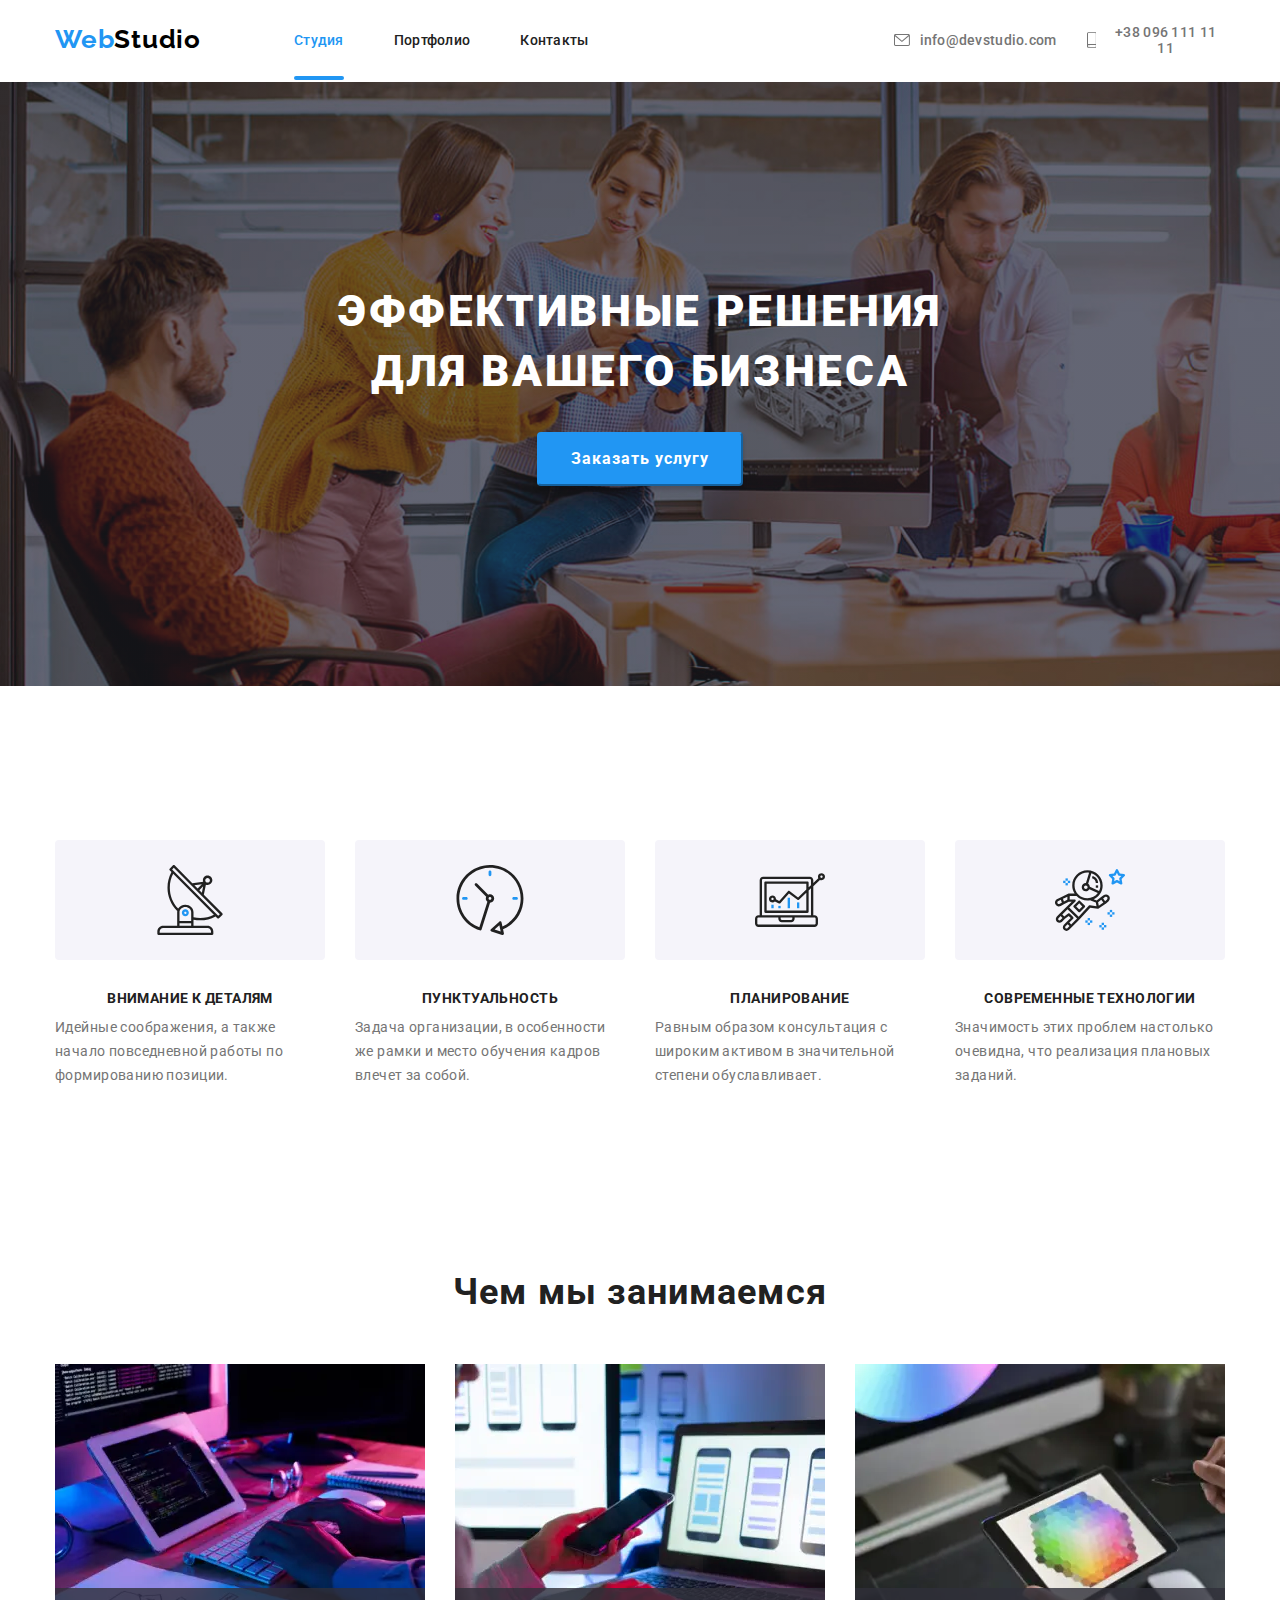
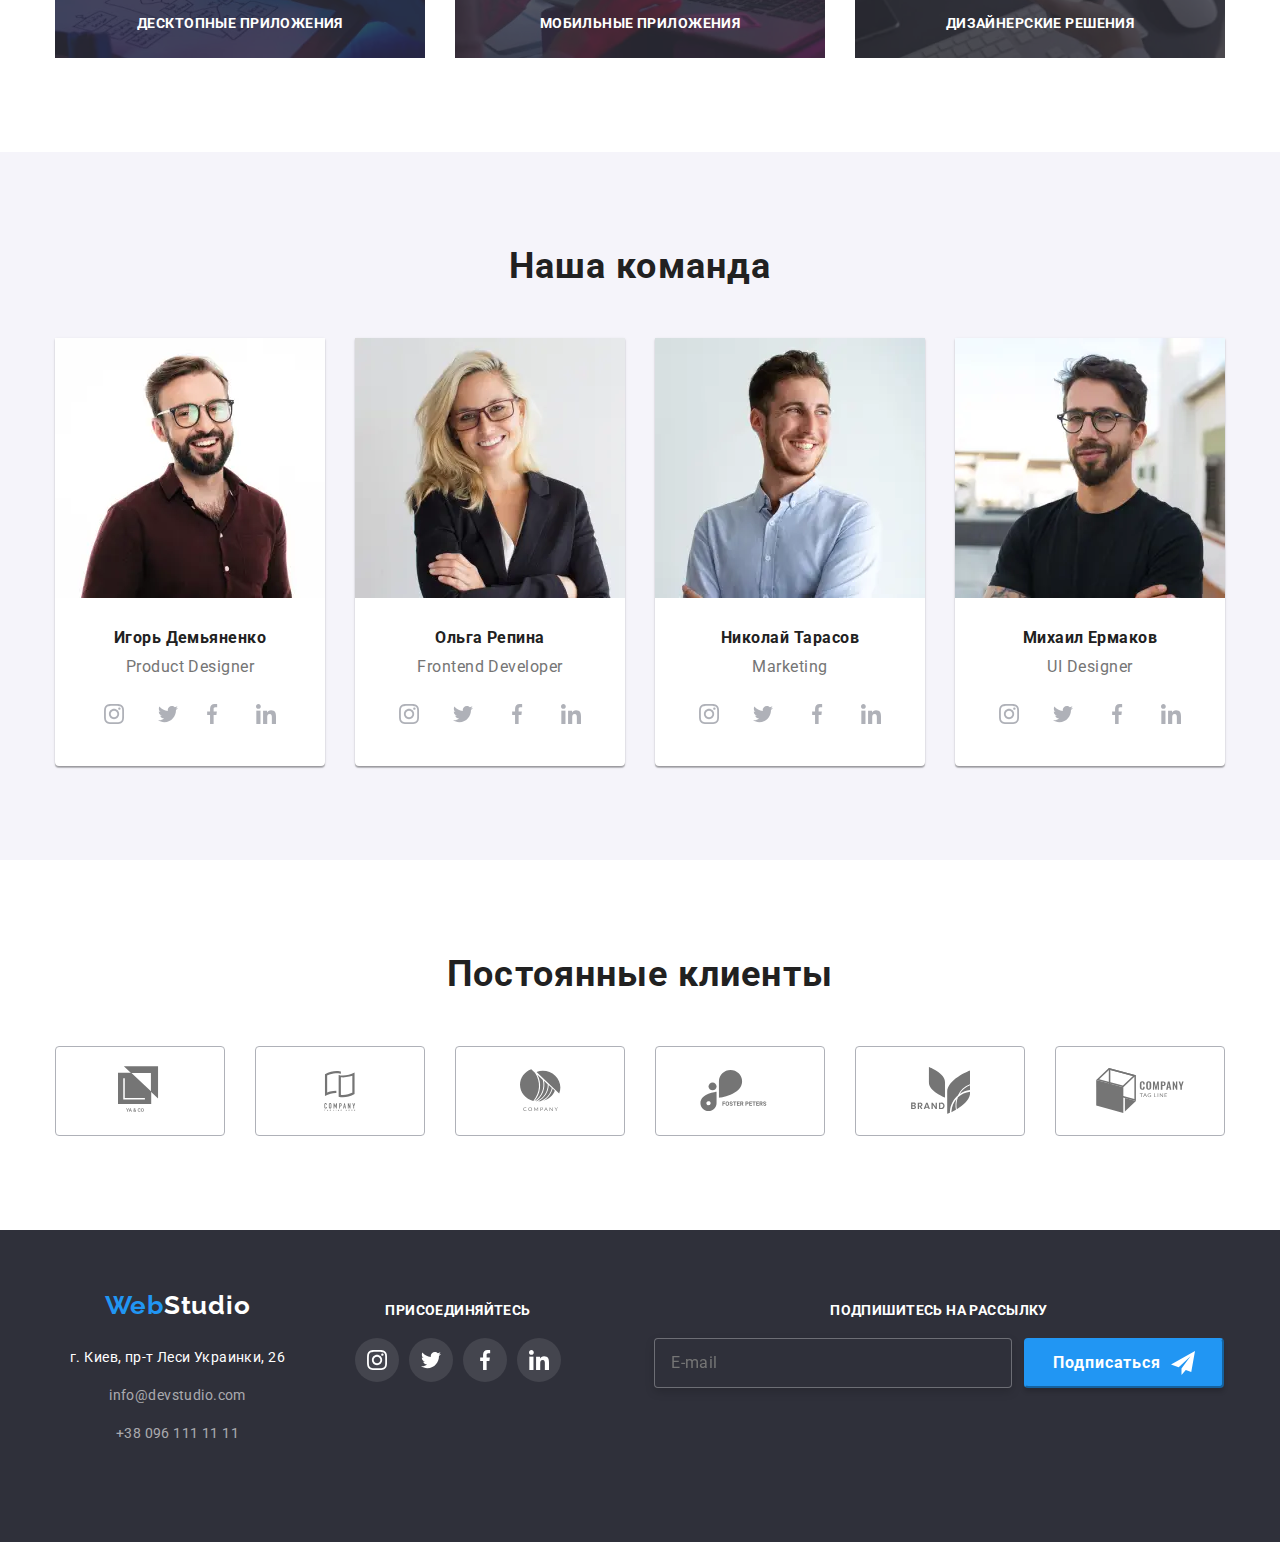
==== commit 94833c53: "хедер" ====
--- a/index.html
+++ b/index.html
@@ -60,10 +60,12 @@
     </header>
     <main>
         <!-- Hero -->
-        <section class="hero container">
+        <section class="hero">
+            <div class="container">
                 <h1 class="hero__title">Эффективные решения<br>для вашего бизнеса</h1>
                 <div class="hero__position">
                     <button class="hero__button" type="button" data-modal-open>Заказать услугу</button>
+                </div>
             </div>
         </section>
    
--- a/css/main.min.css
+++ b/css/main.min.css
@@ -1,2 +1,2 @@
-.visually-hidden{position:absolute;width:1px;height:1px;margin:-1px;border:0;padding:0;white-space:nowrap;clip-path:inset(100%);clip:rect(0 0 0 0);overflow:hidden}.contacts-header__mail-link:hover,.contacts-header__mail-link:focus,.contacts-header__tel-link:hover,.contacts-header__tel-link:focus,.portfolio-button:hover,.portfolio-button:focus,.contacts-header__mail:hover,.contacts-header__mail:focus,.contacts-header__tel:hover,.contacts-header__tel:focus,.navigation__link:hover,.navigation__link:focus .menu-button:hover,.menu-button:focus{color:#2196F3}.line{position:absolute;width:1600px;height:0px;left:0px;top:80px;border:1px solid #ECECEC}body{font-family:Roboto,sans-serif;color:#757575}h1,h2,h3,h4,h5,h6{margin:0}ul,ol{margin:0;padding:0}p{margin:0}h2,h3{font-family:Roboto,sans-serif;color:#212121}button{align-items:center}img{display:block;max-width:100%;height:auto}.list{list-style:none}.link{text-decoration:none}.container{max-width:480px;padding:0 15px;margin:0 auto}@media screen and (min-width: 768px){.container{max-width:768px}}@media screen and (min-width: 1200px){.container{max-width:1200px}}.header-section{padding-top:16px;padding-bottom:16px;background:#fff;position:relative}.header-section__logo{font-family:Raleway,sans-serif;font-weight:700;font-Size:24px;line-height:1.166;letter-spacing:0.03em;color:#2196F3;text-decoration:none}.logo-black{color:#000}.menu-button{display:inline-flex;padding:0;margin-left:0;border:none;background-color:transparent;transition:color 250ms cubic-bezier(0.4, 0, 0.2, 1)}@media screen and (min-width: 768px){.menu-button{display:none}}.menu-button__icon-close{fill:currentColor}.menu-button .menu-button__icon-close{display:none}.menu-button.is-open .menu-button__icon-close{display:block}.menu-button__icon-menu{fill:currentColor}.menu-button .menu-button__icon-menu{display:block}.menu-button.is-open .menu-button__icon-menu{display:none}@media screen and (max-width: 767px){.page-header{position:absolute;top:calc(100% + 1px);left:0;z-index:999;opacity:0;visibility:hidden;pointer-events:none;padding-top:60px;padding-bottom:60px;width:100%;height:393px;background-color:#fff;box-shadow:0px 4px 8px rgba(0,0,0,0.04),0px 2px 4px rgba(0,0,0,0.08),0px 1px 3px rgba(0,0,0,0.16);transition:opacity 250ms cubic-bezier(0.4, 0, 0.2, 1),visibility 250ms cubic-bezier(0.4, 0, 0.2, 1)}.page-header.is-open{opacity:1;visibility:visible;pointer-events:auto}}@media screen and (max-width: 767px) and (min-width: 768px){.page-header{display:flex;flex-grow:1;align-items:center}}@media screen and (max-width: 767px){.navigation{text-align:center;margin-left:auto;margin-right:auto}}.navigation__item:not(:last-child){margin-bottom:40px}.navigation__link{position:relative;font-weight:500;font-Size:18px;line-height:1.166;letter-spacing:0.02em;color:#212121;transition:250ms cubic-bezier(0.4, 0, 0.2, 1)}.navigation__link.accent{color:#2196F3}.navigation__link.accent::after{display:block;position:absolute;content:"";width:100%;height:4px;margin-top:8px;border-radius:2px;background-color:#2196F3;transition:all 250ms cubic-bezier(0.4, 0, 0.2, 1)}.contacts-header{font-weight:500;font-size:18px;line-height:1.166;letter-spacing:0.02em;margin-top:60px}.contacts-header__address{text-align:center}.contacts-header__tel,.contacts-header__mail{fill:#757575}.contacts-header__tel-link:hover .contacts-header__svg,.contacts-header__tel-link:focus .contacts-header__svg,.contacts-header__mail-link:hover .contacts-header__svg,.contacts-header__mail-link:focus .contacts-header__svg{fill:#2196F3}.contacts-header__mail-link,.contacts-header__tel-link{display:flex;align-items:center;font-style:normal;color:#757575;justify-content:center}.contacts-header__mail-link{transition:250ms cubic-bezier(0.4, 0, 0.2, 1);margin-bottom:16px}.contacts-header__tel-link{transition:250ms cubic-bezier(0.4, 0, 0.2, 1)}.contacts-header__svg{margin-right:10px;transition:250ms cubic-bezier(0.4, 0, 0.2, 1)}@media screen and (min-width: 768px) and (max-width: 1199px){.header-section{display:flex;justify-content:space-between;padding-top:0;padding-bottom:0}.header-section__logo{padding-top:26px}.page-header{display:flex}.navigation{display:flex;padding-top:32px}.navigation__link.accent::after{display:block;position:absolute;content:"";width:100%;height:4px;border-radius:2px;top:46px;background-color:#2196F3;transition:all 250ms cubic-bezier(0.4, 0, 0.2, 1)}.navigation__item:not(:last-child){margin-right:50px}.navigation__link{position:relative;font-weight:500;font-Size:14px;line-height:1.172;letter-spacing:0.02em;color:#212121;transition:250ms cubic-bezier(0.4, 0, 0.2, 1)}.contacts-header{font-weight:500;font-size:14px;line-height:1.172;letter-spacing:0.02em;margin-left:84px;margin-top:0;padding-top:21px}}.header-section{padding-top:16px;padding-bottom:16px;background:#fff;position:relative}.header-section__logo{font-family:Raleway,sans-serif;font-weight:700;font-Size:24px;line-height:1.166;letter-spacing:0.03em;color:#2196F3;text-decoration:none}.logo-black{color:#000}.menu-button{display:inline-flex;padding:0;margin-left:0;border:none;background-color:transparent;transition:color 250ms cubic-bezier(0.4, 0, 0.2, 1)}@media screen and (min-width: 768px){.menu-button{display:none}}.menu-button__icon-close{fill:currentColor}.menu-button .menu-button__icon-close{display:none}.menu-button.is-open .menu-button__icon-close{display:block}.menu-button__icon-menu{fill:currentColor}.menu-button .menu-button__icon-menu{display:block}.menu-button.is-open .menu-button__icon-menu{display:none}@media screen and (max-width: 767px){.page-header{position:absolute;top:calc(100% + 1px);left:0;z-index:999;opacity:0;visibility:hidden;pointer-events:none;padding-top:60px;padding-bottom:60px;width:100%;height:393px;background-color:#fff;box-shadow:0px 4px 8px rgba(0,0,0,0.04),0px 2px 4px rgba(0,0,0,0.08),0px 1px 3px rgba(0,0,0,0.16);transition:opacity 250ms cubic-bezier(0.4, 0, 0.2, 1),visibility 250ms cubic-bezier(0.4, 0, 0.2, 1)}.page-header.is-open{opacity:1;visibility:visible;pointer-events:auto}}@media screen and (max-width: 767px) and (min-width: 768px){.page-header{display:flex;flex-grow:1;align-items:center}}@media screen and (max-width: 767px){.navigation{text-align:center;margin-left:auto;margin-right:auto}}.navigation__item:not(:last-child){margin-bottom:40px}.navigation__link{position:relative;font-weight:500;font-Size:18px;line-height:1.166;letter-spacing:0.02em;color:#212121;transition:250ms cubic-bezier(0.4, 0, 0.2, 1)}.navigation__link.accent{color:#2196F3}.navigation__link.accent::after{display:block;position:absolute;content:"";width:100%;height:4px;margin-top:8px;border-radius:2px;background-color:#2196F3;transition:all 250ms cubic-bezier(0.4, 0, 0.2, 1)}.contacts-header{font-weight:500;font-size:18px;line-height:1.166;letter-spacing:0.02em;margin-top:60px}.contacts-header__address{text-align:center}.contacts-header__tel,.contacts-header__mail{fill:#757575}.contacts-header__tel-link:hover .contacts-header__svg,.contacts-header__tel-link:focus .contacts-header__svg,.contacts-header__mail-link:hover .contacts-header__svg,.contacts-header__mail-link:focus .contacts-header__svg{fill:#2196F3}.contacts-header__mail-link,.contacts-header__tel-link{display:flex;align-items:center;font-style:normal;color:#757575;justify-content:center}.contacts-header__mail-link{transition:250ms cubic-bezier(0.4, 0, 0.2, 1);margin-bottom:16px}.contacts-header__tel-link{transition:250ms cubic-bezier(0.4, 0, 0.2, 1)}.contacts-header__svg{margin-right:10px;transition:250ms cubic-bezier(0.4, 0, 0.2, 1)}@media screen and (min-width: 768px) and (max-width: 1199px){.header-section{display:flex;justify-content:space-between;padding-top:0;padding-bottom:0}.header-section__logo{padding-top:26px}.page-header{display:flex}.navigation{display:flex;padding-top:32px}.navigation__link.accent::after{display:block;position:absolute;content:"";width:100%;height:4px;border-radius:2px;top:46px;background-color:#2196F3;transition:all 250ms cubic-bezier(0.4, 0, 0.2, 1)}.navigation__item:not(:last-child){margin-right:50px}.navigation__link{position:relative;font-weight:500;font-Size:14px;line-height:1.172;letter-spacing:0.02em;color:#212121;transition:250ms cubic-bezier(0.4, 0, 0.2, 1)}.contacts-header{font-weight:500;font-size:14px;line-height:1.172;letter-spacing:0.02em;margin-left:84px;margin-top:0;padding-top:21px}}.hero{background-size:cover}.hero__title{font-weight:900;font-size:26px;line-height:1.615;text-align:center;letter-spacing:0.06em;text-transform:uppercase;color:#fff;padding:118px 40px 30px}.hero__position{display:flex;justify-content:center;padding-bottom:118px}.hero__button{text-align:center;font-weight:700;font-size:16px;line-height:1.875;letter-spacing:0.06em;color:#fff;min-width:200px;background-color:transparent;background:#2196F3;box-shadow:0px 4px 4px rgba(0,0,0,0.15);border-radius:4px;padding:10px 32px;cursor:pointer;outline:none;border-color:#2196F3}@media screen and (min-device-pixel-ratio: 2) and (min-width: 320px) and (max-width: 767px), screen and (min-resolution: 192dpi) and (min-width: 320px) and (max-width: 767px), screen and (min-resolution: 2dppx) and (min-width: 320px) and (max-width: 767px){.hero{background-image:linear-gradient(rgba(47,48,58,0.4), rgba(47,48,58,0.4)),url("../images/hero/hero-2x.jpg")}}.hero .container{margin-left:-15px;margin-right:auto;text-align:center}@media screen and (min-width: 320px){.hero{background-image:linear-gradient(rgba(47,48,58,0.4), rgba(47,48,58,0.4)),url("../images/hero/hero-1x.jpg");background-repeat:no-repeat;background-position:center top;background-size:480px 400px}}@media screen and (min-width: 768px){.hero .container{background:#2F303A;background-image:linear-gradient(rgba(47,48,58,0.4), rgba(47,48,58,0.4)),url("../images/hero/hero_tablet-1x.jpg");background-repeat:no-repeat;background-size:cover;align-items:center;background-size:768px 400px}}@media screen and (min-device-pixel-ratio: 2) and (min-width: 768px), screen and (min-resolution: 192dpi) and (min-width: 768px), screen and (min-resolution: 2dppx) and (min-width: 768px){.hero{background-image:linear-gradient(rgba(47,48,58,0.4), rgba(47,48,58,0.4)),url("../images/hero/hero_tablet-2x.jpg")}}@media screen and (min-width: 1200px){.hero .container{background-size:1600px 600px}.hero{background:#2F303A;background-image:linear-gradient(rgba(47,48,58,0.4), rgba(47,48,58,0.4)),url("../images/hero/hero_desk-1x.jpg");background-repeat:no-repeat;background-size:cover;align-items:center;width:auto;min-height:600px;margin-left:auto;margin-right:auto;text-align:center}.hero__title{font-weight:900;font-size:44px;line-height:1.363;letter-spacing:0.06em;text-transform:uppercase;color:#fff;padding:200px 252px 30px}.hero__position{display:flex;justify-content:center;padding-bottom:200px}.hero__button{text-align:center;font-weight:700;font-size:16px;line-height:1.875;letter-spacing:0.06em;color:#fff;min-width:200px;background-color:transparent;background:#2196F3;box-shadow:0px 4px 4px rgba(0,0,0,0.15);border-radius:4px;padding:10px 32px;cursor:pointer;outline:none;border-color:#2196F3}}@media screen and (min-device-pixel-ratio: 2) and (min-width: 1200px), screen and (min-resolution: 192dpi) and (min-width: 1200px), screen and (min-resolution: 2dppx) and (min-width: 1200px){.hero .container{width:100%}.hero{background-image:linear-gradient(rgba(47,48,58,0.4), rgba(47,48,58,0.4)),url("../images/hero/hero_desk-2x.jpg")}.modal{position:absolute;width:528px;height:581px;left:536px;top:221px;color:#fff}}.about-us{padding-top:60px;padding-bottom:60px}.about-us .quality__item{width:450px}.about-us .quality__item:not(:last-child){margin-bottom:30px}.about-us .quality__blok{height:120px;display:flex;background:#F5F4FA;border-radius:4px;justify-content:center;align-items:center;margin-bottom:30px}.about-us .qualities{font-weight:700;font-size:14px;line-height:1.142;letter-spacing:0.03em;text-transform:uppercase;color:#212121;margin-bottom:10px;text-align:center}.about-us .qualities__description{font-weight:400;font-size:14px;line-height:1.714;letter-spacing:0.03em;color:#757575}@media screen and (min-width: 768px) and (max-width: 1199px){.about-us .about-us{padding-bottom:30px}.about-us .quality{padding-top:0;display:flex;flex-wrap:wrap}.about-us .quality__item{width:354px}.about-us .quality__item:not(:last-child){margin-bottom:0}.about-us .quality__item:nth-child(2n+1){margin-right:30px}.about-us .quality__item:nth-child(-n+2){margin-bottom:30px}.about-us .quality .quality__blok{margin-bottom:0}}@media screen and (min-width: 1200px){.about-us .quality{display:flex;justify-content:space-between;padding-top:94px}.about-us .quality__item:not(:last-child){margin-right:30px}.about-us .quality__item{width:270px}}.activities{display:none}@media screen and (min-width: 1200px){.activities{padding-bottom:94px;display:block}.activities__title{font-weight:700;font-size:36px;line-height:1.166;text-align:center;letter-spacing:0.03em;color:#212121;padding-top:94px;padding-bottom:50px}.activities__list{display:flex}.activities__item:not(:last-child){margin-right:30px}.activities__thumb{display:flex;position:relative}.activities__description{position:absolute;font-weight:700;font-size:14px;line-height:1.142;text-align:center;letter-spacing:0.03em;text-transform:uppercase;color:#fff;bottom:0;background-color:rgba(47,48,58,0.8);height:70px;width:370px;padding-top:27px;padding-bottom:27px}}.our-staff-section{left:0px;background:#F5F4FA;padding-top:60px}.staff{font-weight:700;font-size:28px;line-height:1.178;text-align:center;letter-spacing:0.03em;color:#212121;padding-top:60px;padding-bottom:30px}.staff__picture{max-width:100%}.staff__item{background:#fff;box-shadow:0px 1px 3px rgba(0,0,0,0.12),0px 1px 1px rgba(0,0,0,0.14),0px 2px 1px rgba(0,0,0,0.2);border-radius:0px 0px 4px 4px;margin-bottom:30px;align-items:center;justify-content:center}.staff-wrapper{padding-top:30px;padding-bottom:16px}.staff-wrapper__name{font-weight:bold;font-size:16px;line-height:1.187;text-align:center;letter-spacing:0.03em;margin-bottom:10px}.staff-wrapper__description{font-weight:400;font-size:16px;line-height:1.187;text-align:center;letter-spacing:0.03em;color:#757575}.staff-icons{padding-bottom:24px}.staff-icons__list{display:flex;justify-content:center}.staff-icons__item:not(:last-child){margin-right:10px}.staff-icons__link{display:flex;justify-content:center;align-items:center;border-radius:25px;background:#FFFFFF;color:#AFB1B8;height:44px;width:44px;transition:background 250ms cubic-bezier(0.4, 0, 0.2, 1)}.staff-icons__link:hover,.staff-icons__link:focus{color:#FFFFFF;background:#2196F3}.staff-icons__svg{fill:currentColor;transition:fill 250ms cubic-bezier(0.4, 0, 0.2, 1)}@media screen and (min-width: 768px) and (max-width: 1199px){.staff{padding-top:0%}.staff__list{display:flex;flex-wrap:wrap;padding-bottom:30px}.staff__item:nth-child(2n+1){margin-right:30px}.staff__picture{max-width:354px}}@media screen and (min-width: 1200px){.our-staff-section{padding-top:94px}.staff{font-weight:700;font-size:36px;line-height:1.166;text-align:center;letter-spacing:0.03em;color:#212121;padding-top:0;padding-bottom:50px}.staff__list{display:flex;padding-bottom:94px}.staff__item{background:#fff;box-shadow:0px 1px 3px rgba(0,0,0,0.12),0px 1px 1px rgba(0,0,0,0.14),0px 2px 1px rgba(0,0,0,0.2);border-radius:0px 0px 4px 4px;margin-bottom:0}.staff__item:not(:last-child){margin-right:30px}.staff-wrapper{padding-top:30px;padding-bottom:16px}.staff-wrapper__name{font-weight:bold;font-size:16px;line-height:1.187;text-align:center;letter-spacing:0.03em;margin-bottom:10px}.staff-wrapper__description{font-weight:400;font-size:16px;line-height:1.187;text-align:center;letter-spacing:0.03em;color:#757575}.staff-icons{padding-bottom:30px}.staff-icons__list{display:flex;justify-content:center}.staff-icons__item:not(:last-child){margin-right:10px}.staff-icons__link{display:flex;justify-content:center;align-items:center;border-radius:25px;background:#FFFFFF;color:#AFB1B8;height:44px;width:44px;transition:background 250ms cubic-bezier(0.4, 0, 0.2, 1)}.staff-icons__link:hover,.staff-icons__link:focus{color:#FFFFFF;background:#2196F3}.staff-icons__svg{fill:currentColor;transition:fill 250ms cubic-bezier(0.4, 0, 0.2, 1)}}.our-clients{padding-top:60px;padding-bottom:30px;font-weight:bold;font-size:28px;line-height:1.178;text-align:center;letter-spacing:0.03em}.our-clients__list{display:flex;flex-wrap:wrap}.our-clients__item{margin-bottom:30px}.our-clients__link{display:flex;justify-content:center;height:90px;width:210px;border:1px solid #AFB1B8;border-radius:4px;align-items:center;color:var(--icon);transition:color 250ms cubic-bezier(0.4, 0, 0.2, 1)}.our-clients__link:hover,.our-clients__link:focus{color:#2196F3;border-color:#2196F3}.our-clients__svg{fill:currentColor;transition:fill 250ms cubic-bezier(0.4, 0, 0.2, 1)}@media screen and (min-width: 320px) and (max-width: 767px){.our-clients__item:nth-child(2n+1){margin-right:30px}}@media screen and (min-width: 768px) and (max-width: 1199px){.our-clients__link{display:flex;justify-content:center;height:90px;width:226px;border:1px solid #AFB1B8;border-radius:4px;align-items:center;color:var(--icon);transition:color 250ms cubic-bezier(0.4, 0, 0.2, 1)}.our-clients__item{margin-right:30px}.our-clients__item:nth-child(3n){margin-right:0}}@media screen and (min-width: 1200px){.our-clients{font-weight:bold;font-size:36px;line-height:1.166;text-align:center;letter-spacing:0.03em;padding-top:94px;padding-bottom:50px}.our-clients__list{justify-content:space-between;padding-bottom:94px;display:flex}.our-clients__item{margin-bottom:0}.our-clients__item:not(:last-child){margin-right:30px}.our-clients__link{display:flex;justify-content:center;height:90px;width:170px;border:1px solid #AFB1B8;border-radius:4px;align-items:center;color:var(--icon);transition:color 250ms cubic-bezier(0.4, 0, 0.2, 1)}.our-clients__link:hover,.our-clients__link:focus{color:#2196F3;border-color:#2196F3}.our-clients__svg{fill:currentColor;transition:fill 250ms cubic-bezier(0.4, 0, 0.2, 1)}}.footer-section{padding-top:60px;padding-bottom:60px;background:#2F303A;margin-top:30px;text-align:center}.footer-left{font-weight:700;font-size:24px;line-height:1.166;letter-spacing:0.03em;color:#2196F3}.footer-left__logo{height:28px;font-family:Raleway,sans-serif;font-weight:700;font-size:24px;line-height:1.166;letter-spacing:0.03em;color:#2196F3}.footer-left__logo-white{color:#fff}.footer-address{margin-top:20px}.footer-address__link{font-style:normal;font-weight:400;font-size:14px;line-height:1.714;letter-spacing:0.03em;color:#fff}.footer-contacts{margin-bottom:60px}.footer-contacts__item{margin-top:8px;font-style:normal}.footer-contacts__mail,.footer-contacts__tel{font-weight:400;font-size:14px;line-height:1.714;letter-spacing:0.03em;color:rgba(255,255,255,0.6)}.footer-center__description{font-weight:700;font-size:14px;line-height:1.142;letter-spacing:0.03em;text-transform:uppercase;color:#FFFFFF;padding-bottom:20px}.footer-icon-list{display:flex;justify-content:center}.footer-icon-list__item:not(:last-child){margin-right:10px}.footer-icon-list__link{display:flex;justify-content:center;align-items:center;border-radius:25px;background:rgba(255,255,255,0.1);color:#FFFFFF;height:44px;width:44px;transition:background 250ms cubic-bezier(0.4, 0, 0.2, 1)}.footer-icon-list__link:hover,.footer-icon-list__link:focus{color:#FFFFFF;background:#2196F3}.footer-icon-list__svg{fill:currentColor;transition:fill 250ms cubic-bezier(0.4, 0, 0.2, 1)}.footer-right__description{font-weight:700;font-size:14px;line-height:1.142;letter-spacing:0.03em;text-transform:uppercase;color:#FFFFFF;padding-top:60px;padding-bottom:20px}.footer-right__mail{height:50px;width:100%;background-color:#2F303A;border:1px solid rgba(255,255,255,0.3);filter:drop-shadow(0px 4px 4px rgba(0,0,0,0.15));border-radius:4px;cursor:pointer;resize:none;padding-left:16px;font-weight:400;font-size:16px;line-height:1.25;letter-spacing:0.03em;color:rgba(255,255,255,0.6)}.footer-right__button{display:block;min-width:200px;height:50px;border-color:#2196F3;background:#2196F3;box-shadow:0px 4px 4px rgba(0,0,0,0.15);border-radius:4px;cursor:pointer;outline:none;margin:20px auto 0}.footer-right__join{font-weight:700;font-size:16px;line-height:1.875;letter-spacing:0.06em;color:#fff}.footer-right__svg{margin-left:10px}@media screen and (min-width: 768px) and (max-width: 1199px){.footer-block{display:flex;flex-wrap:wrap}.footer-left{padding:0 165px 0 76px}.footer-left__logo{height:28px;font-family:Raleway,sans-serif;font-weight:700;font-size:24px;line-height:1.166;letter-spacing:0.03em;color:#2196F3}.footer-left__logo-white{color:#fff}.footer-address{margin-top:20px}.footer-address__link{font-style:normal;font-weight:400;font-size:14px;line-height:1.714;letter-spacing:0.03em;color:#fff}.footer-contacts{margin-bottom:0}.footer-contacts__item{margin-top:9px;font-style:normal}.footer-contacts__mail{font-weight:400;font-size:14px;line-height:1.714;letter-spacing:0.03em;color:rgba(255,255,255,0.6)}.footer-contacts__tel{font-weight:400;font-size:14px;line-height:1.714;letter-spacing:0.03em;color:rgba(255,255,255,0.6)}.footer-center__description{font-weight:700;font-size:14px;line-height:1.142;letter-spacing:0.03em;text-transform:uppercase;color:#FFFFFF;padding-bottom:20px}.footer-icon-list{display:flex;justify-content:center}.footer-icon-list__item:not(:last-child){margin-right:10px}.footer-icon-list__link{display:flex;justify-content:center;align-items:center;border-radius:25px;background:rgba(255,255,255,0.1);color:#FFFFFF;height:44px;width:44px;transition:background 250ms cubic-bezier(0.4, 0, 0.2, 1)}.footer-icon-list__link:hover,.footer-icon-list__link:focus{color:#FFFFFF;background:#2196F3}.footer-icon-list__svg{fill:currentColor;transition:fill 250ms cubic-bezier(0.4, 0, 0.2, 1)}.footer-right__description{padding-left:175px}.footer-right__form{padding-left:166px}.footer-right__mail{width:450px}.footer-right__button{display:block;min-width:200px;height:50px;border-color:#2196F3;background:#2196F3;box-shadow:0px 4px 4px rgba(0,0,0,0.15);border-radius:4px;cursor:pointer;outline:none;margin:20px auto 0}.footer-right__join{font-weight:700;font-size:16px;line-height:1.875;letter-spacing:0.06em;color:#fff}.footer-right__svg{margin-left:10px}}@media screen and (min-width: 1200px){.footer-section{margin-top:0;padding-top:0}.footer-block{display:flex}.footer-left{padding-top:60px;padding-right:70px;padding-left:15px}.footer-left__logo{height:31px;font-family:Raleway,sans-serif;font-weight:700;font-size:26px;line-height:1.192;letter-spacing:0.03em;color:#2196F3}.footer-left__logo-white{color:#fff}.footer-address{margin-top:20px}.footer-address__link{font-style:normal;font-weight:400;font-size:14px;line-height:1.714;letter-spacing:0.03em;color:#fff}.footer-contacts{padding-bottom:0;margin-bottom:0}.footer-contacts__item{margin-top:9px;font-style:normal}.footer-contacts__mail{font-weight:400;font-size:14px;line-height:1.714;letter-spacing:0.03em;color:rgba(255,255,255,0.6)}.footer-contacts__tel{font-weight:400;font-size:14px;line-height:1.714;letter-spacing:0.03em;color:rgba(255,255,255,0.6)}.footer-center{padding-top:72px;padding-bottom:100px}.footer-center__description{font-weight:700;font-size:14px;line-height:1.142;letter-spacing:0.03em;text-transform:uppercase;color:#FFFFFF;padding-bottom:20px}.footer-icon-list{display:flex;justify-content:center}.footer-icon-list__item:not(:last-child){margin-right:10px}.footer-icon-list__link{display:flex;justify-content:center;align-items:center;border-radius:25px;background:rgba(255,255,255,0.1);color:#FFFFFF;height:44px;width:44px;transition:background 250ms cubic-bezier(0.4, 0, 0.2, 1)}.footer-icon-list__link:hover,.footer-icon-list__link:focus{color:#FFFFFF;background:#2196F3}.footer-icon-list__svg{fill:currentColor;transition:fill 250ms cubic-bezier(0.4, 0, 0.2, 1)}.footer-right{padding-left:93px}.footer-right__description{font-weight:700;font-size:14px;line-height:1.142;letter-spacing:0.03em;text-transform:uppercase;color:#FFFFFF;padding-top:72px}.footer-right__form{display:flex}.footer-right__mail{width:358px;height:50px;background-color:#2F303A;border:1px solid rgba(255,255,255,0.3);filter:drop-shadow(0px 4px 4px rgba(0,0,0,0.15));border-radius:4px;cursor:pointer;resize:none;padding-left:16px;margin-right:12px;font-weight:400;font-size:16px;line-height:1.25;letter-spacing:0.03em;color:rgba(255,255,255,0.6)}.footer-right__button{display:flex;justify-content:center;text-align:center;min-width:200px;height:50px;border-color:#2196F3;background:#2196F3;box-shadow:0px 4px 4px rgba(0,0,0,0.15);border-radius:4px;cursor:pointer;outline:none;margin:0}.footer-right__join{font-weight:700;font-size:16px;line-height:1.875;letter-spacing:0.06em;color:#fff}.footer-right__svg{margin-left:10px}}.is-hidden{opacity:0;visibility:hidden;pointer-events:none}.backdrop{position:fixed;left:0;top:0;z-index:100;width:100%;height:100%;background-color:rgba(0,0,0,0.1);transition:all 250ms cubic-bezier(0.4, 0, 0.2, 1)}.modal{padding:40px;position:absolute;top:50%;left:50%;transform:translate(-50%, -50%);width:528px;min-height:581px;background-color:#fff;border-radius:4px}.modal__close-btn{display:flex;position:absolute;top:8px;right:8px;width:30px;height:30px;background:#fff;border:1px solid rgba(0,0,0,0.1);border-radius:50%;padding:0;justify-content:center;cursor:pointer;transition:fill 250ms cubic-bezier(0.4, 0, 0.2, 1)}.modal__close-btn:hover,.modal__close-btn:focus{fill:#2196F3}.modal__description{justify-content:center;display:flex;font-weight:bold;font-size:20px;line-height:1.15;letter-spacing:0.03em;color:#2F303A;margin-bottom:12px}.modal-form{display:flex;flex-direction:column}.modal-form__field{margin-bottom:10px;font-weight:400;font-size:12px;line-height:1.166;letter-spacing:0.01em;color:#757575}.modal-form__input-wrapper{position:relative;display:block;margin-top:4px}.modal-form__input{cursor:pointer;width:100%;height:40px;border:1px solid rgba(33,33,33,0.2);border-radius:4px;padding-left:42px;transition:border 250ms cubic-bezier(0.4, 0, 0.2, 1)}.modal-form__input:focus+.modal-form__icon{fill:#2196F3}.modal-form__input:focus,.modal-form__input:hover{outline:none;border:1px solid #2196F3}.modal-form__icon{position:absolute;display:block;top:50%;left:12px;transform:translateY(-50%);transition:fill 250ms cubic-bezier(0.4, 0, 0.2, 1)}.modal-form-policy:focus,.modal-form-policy:hover{outline:none;border-color:#2196F3}.modal-form-policy{width:100%;height:120px;border:1px solid rgba(33,33,33,0.2);border-radius:4px;padding:12px 16px;font-weight:400;font-size:14px;line-height:1.142;letter-spacing:0.01em;color:rgba(117,117,117,0.5);margin-top:4px;resize:none;transition:border-color 250ms cubic-bezier(0.4, 0, 0.2, 1)}.modal-form-policy__text{position:relative;display:flex;align-items:center;font-weight:400;font-size:14px;line-height:1.714;letter-spacing:0.03em;color:#757575;margin-left:35px}.modal-form-policy__link{font-weight:400;font-size:14px;line-height:1.714;letter-spacing:0.03em;text-decoration-line:underline;color:#2196F3;margin-left:4px}.modal-form-policy__input{position:relative}.modal-form-policy__input:checked+.modal-form-policy__svg{background-color:#2196F3;border:none}.modal-form-policy__svg{border:2px solid #2F303A;border-radius:2px;position:absolute;margin-left:-23px;transition:background-color 250ms cubic-bezier(0.4, 0, 0.2, 1)}.modal-form-policy__btn{font-weight:700;font-size:16px;line-height:1.875;letter-spacing:0.06em;color:#fff;min-width:200px;background-color:transparent;background:#2196F3;box-shadow:0px 4px 4px rgba(0,0,0,0.15);border-radius:4px;padding:10px 32px;cursor:pointer;margin-top:30px;border:none;margin-left:auto;margin-right:auto}.modal-form-policy__btn:focus,.modal-form-policy__btn:hover{outline:none;border-color:#2196F3}
+.visually-hidden{position:absolute;width:1px;height:1px;margin:-1px;border:0;padding:0;white-space:nowrap;clip-path:inset(100%);clip:rect(0 0 0 0);overflow:hidden}.contacts-header__mail-link:hover,.contacts-header__mail-link:focus,.contacts-header__tel-link:hover,.contacts-header__tel-link:focus,.portfolio-button:hover,.portfolio-button:focus,.contacts-header__mail:hover,.contacts-header__mail:focus,.contacts-header__tel:hover,.contacts-header__tel:focus,.navigation__link:hover,.navigation__link:focus .menu-button:hover,.menu-button:focus{color:#2196F3}.line{position:absolute;width:1600px;height:0px;left:0px;top:80px;border:1px solid #ECECEC}body{font-family:Roboto,sans-serif;color:#757575}h1,h2,h3,h4,h5,h6{margin:0}ul,ol{margin:0;padding:0}p{margin:0}h2,h3{font-family:Roboto,sans-serif;color:#212121}button{align-items:center}img{display:block;max-width:100%;height:auto}.list{list-style:none}.link{text-decoration:none}.container{max-width:480px;padding:0 15px;margin:0 auto}@media screen and (min-width: 768px){.container{max-width:768px}}@media screen and (min-width: 1200px){.container{max-width:1200px}}.header-section{padding-top:16px;padding-bottom:16px;background:#fff;position:relative}.header-section__logo{font-family:Raleway,sans-serif;font-weight:700;font-Size:24px;line-height:1.166;letter-spacing:0.03em;color:#2196F3;text-decoration:none}.logo-black{color:#000}.menu-button{display:inline-flex;padding:0;position:absolute;margin-left:276px;border:none;background-color:transparent;transition:color 250ms cubic-bezier(0.4, 0, 0.2, 1)}@media screen and (min-width: 768px){.menu-button{display:none}}.menu-button__icon-close{fill:currentColor}.menu-button .menu-button__icon-close{display:none}.menu-button.is-open .menu-button__icon-close{display:block}.menu-button__icon-menu{fill:currentColor}.menu-button .menu-button__icon-menu{display:block}.menu-button.is-open .menu-button__icon-menu{display:none}@media screen and (max-width: 767px){.page-header{position:absolute;top:calc(100% + 1px);left:0;z-index:999;opacity:0;visibility:hidden;pointer-events:none;padding-top:60px;padding-bottom:60px;width:100%;height:393px;background-color:#fff;box-shadow:0px 4px 8px rgba(0,0,0,0.04),0px 2px 4px rgba(0,0,0,0.08),0px 1px 3px rgba(0,0,0,0.16);transition:opacity 250ms cubic-bezier(0.4, 0, 0.2, 1),visibility 250ms cubic-bezier(0.4, 0, 0.2, 1)}.page-header.is-open{opacity:1;visibility:visible;pointer-events:auto}}@media screen and (max-width: 767px) and (min-width: 768px){.page-header{display:flex;flex-grow:1;align-items:center}}@media screen and (max-width: 767px){.navigation{text-align:center;margin-left:auto;margin-right:auto}}.navigation__item:not(:last-child){margin-bottom:40px}.navigation__link{position:relative;font-weight:500;font-Size:18px;line-height:1.166;letter-spacing:0.02em;color:#212121;transition:250ms cubic-bezier(0.4, 0, 0.2, 1)}.navigation__link.accent{color:#2196F3}.navigation__link.accent::after{display:block;position:absolute;content:"";width:100%;height:4px;margin-top:8px;border-radius:2px;background-color:#2196F3;transition:all 250ms cubic-bezier(0.4, 0, 0.2, 1)}.contacts-header{font-weight:500;font-size:18px;line-height:1.166;letter-spacing:0.02em;margin-top:60px}.contacts-header__address{text-align:center}.contacts-header__tel,.contacts-header__mail{fill:#757575}.contacts-header__tel-link:hover .contacts-header__svg,.contacts-header__tel-link:focus .contacts-header__svg,.contacts-header__mail-link:hover .contacts-header__svg,.contacts-header__mail-link:focus .contacts-header__svg{fill:#2196F3}.contacts-header__mail-link,.contacts-header__tel-link{display:flex;align-items:center;font-style:normal;color:#757575;justify-content:center}.contacts-header__mail-link{transition:250ms cubic-bezier(0.4, 0, 0.2, 1);margin-bottom:16px}.contacts-header__tel-link{transition:250ms cubic-bezier(0.4, 0, 0.2, 1)}.contacts-header__svg{margin-right:10px;transition:250ms cubic-bezier(0.4, 0, 0.2, 1)}@media screen and (min-width: 768px) and (max-width: 1199px){.header-section{display:flex;justify-content:space-between;padding-top:0;padding-bottom:0}.header-section__logo{padding-top:26px}.page-header{display:flex}.navigation{display:flex;padding-top:32px}.navigation__link.accent::after{display:block;position:absolute;content:"";width:100%;height:4px;border-radius:2px;top:46px;background-color:#2196F3;transition:all 250ms cubic-bezier(0.4, 0, 0.2, 1)}.navigation__item:not(:last-child){margin-right:50px}.navigation__link{position:relative;font-weight:500;font-Size:14px;line-height:1.172;letter-spacing:0.02em;color:#212121;transition:250ms cubic-bezier(0.4, 0, 0.2, 1)}.contacts-header{font-weight:500;font-size:14px;line-height:1.172;letter-spacing:0.02em;margin-left:84px;margin-top:0;padding-top:21px}}@media screen and (min-width: 1200px){.header-section{display:flex;padding-top:24px;padding-bottom:25px;background:#fff}.header-section__logo{margin-right:93px;font-Size:26px;line-height:1.192}.page-header{display:flex;align-items:center}.navigation{display:flex}.navigation__item:not(:last-child){margin-bottom:0}.navigation__item:not(:last-child){margin-right:50px}.navigation__link{position:relative;font-weight:500;font-Size:14px;line-height:1.172;letter-spacing:0.02em;color:#212121;transition:250ms cubic-bezier(0.4, 0, 0.2, 1)}.navigation__link.accent{color:#2196F3}.navigation__link.accent::after{top:44px;margin-top:0}.contacts-header{font-weight:500;font-size:14px;line-height:1.172;letter-spacing:0.02em;margin-left:305px;margin-top:0}.contacts-header__address{display:flex;align-items:center;justify-content:center}.contacts-header__tel-link:hover .contacts-header__svg,.contacts-header__tel-link:focus .contacts-header__svg,.contacts-header__mail-link:hover .contacts-header__svg,.contacts-header__mail-link:focus .contacts-header__svg{fill:#2196F3}.contacts-header__mail-link,.contacts-header__tel-link{display:flex;align-items:center;justify-content:center;font-style:normal;color:#757575;margin-bottom:0}.contacts-header__mail-link{transition:250ms cubic-bezier(0.4, 0, 0.2, 1)}.contacts-header__tel-link{transition:250ms cubic-bezier(0.4, 0, 0.2, 1)}.contacts-header__svg{margin-right:10px;transition:250ms cubic-bezier(0.4, 0, 0.2, 1)}.header-section .contacts-header__mail-link{margin-right:30px}}.header-section{padding-top:16px;padding-bottom:16px;background:#fff;position:relative}.header-section__logo{font-family:Raleway,sans-serif;font-weight:700;font-Size:24px;line-height:1.166;letter-spacing:0.03em;color:#2196F3;text-decoration:none}.logo-black{color:#000}.menu-button{display:inline-flex;padding:0;position:absolute;margin-left:276px;border:none;background-color:transparent;transition:color 250ms cubic-bezier(0.4, 0, 0.2, 1)}@media screen and (min-width: 768px){.menu-button{display:none}}.menu-button__icon-close{fill:currentColor}.menu-button .menu-button__icon-close{display:none}.menu-button.is-open .menu-button__icon-close{display:block}.menu-button__icon-menu{fill:currentColor}.menu-button .menu-button__icon-menu{display:block}.menu-button.is-open .menu-button__icon-menu{display:none}@media screen and (max-width: 767px){.page-header{position:absolute;top:calc(100% + 1px);left:0;z-index:999;opacity:0;visibility:hidden;pointer-events:none;padding-top:60px;padding-bottom:60px;width:100%;height:393px;background-color:#fff;box-shadow:0px 4px 8px rgba(0,0,0,0.04),0px 2px 4px rgba(0,0,0,0.08),0px 1px 3px rgba(0,0,0,0.16);transition:opacity 250ms cubic-bezier(0.4, 0, 0.2, 1),visibility 250ms cubic-bezier(0.4, 0, 0.2, 1)}.page-header.is-open{opacity:1;visibility:visible;pointer-events:auto}}@media screen and (max-width: 767px) and (min-width: 768px){.page-header{display:flex;flex-grow:1;align-items:center}}@media screen and (max-width: 767px){.navigation{text-align:center;margin-left:auto;margin-right:auto}}.navigation__item:not(:last-child){margin-bottom:40px}.navigation__link{position:relative;font-weight:500;font-Size:18px;line-height:1.166;letter-spacing:0.02em;color:#212121;transition:250ms cubic-bezier(0.4, 0, 0.2, 1)}.navigation__link.accent{color:#2196F3}.navigation__link.accent::after{display:block;position:absolute;content:"";width:100%;height:4px;margin-top:8px;border-radius:2px;background-color:#2196F3;transition:all 250ms cubic-bezier(0.4, 0, 0.2, 1)}.contacts-header{font-weight:500;font-size:18px;line-height:1.166;letter-spacing:0.02em;margin-top:60px}.contacts-header__address{text-align:center}.contacts-header__tel,.contacts-header__mail{fill:#757575}.contacts-header__tel-link:hover .contacts-header__svg,.contacts-header__tel-link:focus .contacts-header__svg,.contacts-header__mail-link:hover .contacts-header__svg,.contacts-header__mail-link:focus .contacts-header__svg{fill:#2196F3}.contacts-header__mail-link,.contacts-header__tel-link{display:flex;align-items:center;font-style:normal;color:#757575;justify-content:center}.contacts-header__mail-link{transition:250ms cubic-bezier(0.4, 0, 0.2, 1);margin-bottom:16px}.contacts-header__tel-link{transition:250ms cubic-bezier(0.4, 0, 0.2, 1)}.contacts-header__svg{margin-right:10px;transition:250ms cubic-bezier(0.4, 0, 0.2, 1)}@media screen and (min-width: 768px) and (max-width: 1199px){.header-section{display:flex;justify-content:space-between;padding-top:0;padding-bottom:0}.header-section__logo{padding-top:26px}.page-header{display:flex}.navigation{display:flex;padding-top:32px}.navigation__link.accent::after{display:block;position:absolute;content:"";width:100%;height:4px;border-radius:2px;top:46px;background-color:#2196F3;transition:all 250ms cubic-bezier(0.4, 0, 0.2, 1)}.navigation__item:not(:last-child){margin-right:50px}.navigation__link{position:relative;font-weight:500;font-Size:14px;line-height:1.172;letter-spacing:0.02em;color:#212121;transition:250ms cubic-bezier(0.4, 0, 0.2, 1)}.contacts-header{font-weight:500;font-size:14px;line-height:1.172;letter-spacing:0.02em;margin-left:84px;margin-top:0;padding-top:21px}}@media screen and (min-width: 1200px){.header-section{display:flex;padding-top:24px;padding-bottom:25px;background:#fff}.header-section__logo{margin-right:93px;font-Size:26px;line-height:1.192}.page-header{display:flex;align-items:center}.navigation{display:flex}.navigation__item:not(:last-child){margin-bottom:0}.navigation__item:not(:last-child){margin-right:50px}.navigation__link{position:relative;font-weight:500;font-Size:14px;line-height:1.172;letter-spacing:0.02em;color:#212121;transition:250ms cubic-bezier(0.4, 0, 0.2, 1)}.navigation__link.accent{color:#2196F3}.navigation__link.accent::after{top:44px;margin-top:0}.contacts-header{font-weight:500;font-size:14px;line-height:1.172;letter-spacing:0.02em;margin-left:305px;margin-top:0}.contacts-header__address{display:flex;align-items:center;justify-content:center}.contacts-header__tel-link:hover .contacts-header__svg,.contacts-header__tel-link:focus .contacts-header__svg,.contacts-header__mail-link:hover .contacts-header__svg,.contacts-header__mail-link:focus .contacts-header__svg{fill:#2196F3}.contacts-header__mail-link,.contacts-header__tel-link{display:flex;align-items:center;justify-content:center;font-style:normal;color:#757575;margin-bottom:0}.contacts-header__mail-link{transition:250ms cubic-bezier(0.4, 0, 0.2, 1)}.contacts-header__tel-link{transition:250ms cubic-bezier(0.4, 0, 0.2, 1)}.contacts-header__svg{margin-right:10px;transition:250ms cubic-bezier(0.4, 0, 0.2, 1)}.header-section .contacts-header__mail-link{margin-right:30px}}.hero{background-size:cover}.hero__title{font-weight:900;font-size:26px;line-height:1.615;text-align:center;letter-spacing:0.06em;text-transform:uppercase;color:#fff;padding:118px 40px 30px}.hero__position{display:flex;justify-content:center;padding-bottom:118px}.hero__button{text-align:center;font-weight:700;font-size:16px;line-height:1.875;letter-spacing:0.06em;color:#fff;min-width:200px;background-color:transparent;background:#2196F3;box-shadow:0px 4px 4px rgba(0,0,0,0.15);border-radius:4px;padding:10px 32px;cursor:pointer;outline:none;border-color:#2196F3}@media screen and (min-width: 320px) and (max-width: 767px){.hero{background-image:linear-gradient(rgba(47,48,58,0.4), rgba(47,48,58,0.4)),url("../images/hero/hero-1x.jpg");background-repeat:no-repeat;background-position:center top;background-size:480px 400px}}@media screen and (min-device-pixel-ratio: 2) and (min-width: 320px) and (max-width: 767px), screen and (min-resolution: 192dpi) and (min-width: 320px) and (max-width: 767px), screen and (min-resolution: 2dppx) and (min-width: 320px) and (max-width: 767px){.hero{background-image:linear-gradient(rgba(47,48,58,0.4), rgba(47,48,58,0.4)),url("../images/hero/hero-2x.jpg")}}@media screen and (min-width: 768px) and (max-width: 1199px){.hero{background:#2F303A;background-image:linear-gradient(rgba(47,48,58,0.4), rgba(47,48,58,0.4)),url("../images/hero/hero_tablet-1x.jpg");background-repeat:no-repeat;background-size:cover;align-items:center;background-size:768px 400px}}@media screen and (min-device-pixel-ratio: 2) and (min-width: 768px) and (max-width: 1199px), screen and (min-resolution: 192dpi) and (min-width: 768px) and (max-width: 1199px), screen and (min-resolution: 2dppx) and (min-width: 768px) and (max-width: 1199px){.hero{background-image:linear-gradient(rgba(47,48,58,0.4), rgba(47,48,58,0.4)),url("../images/hero/hero_tablet-2x.jpg")}}@media screen and (min-width: 1200px){.hero{width:100%;background-repeat:no-repeat}.hero{background:#2F303A;background-image:linear-gradient(rgba(47,48,58,0.4), rgba(47,48,58,0.4)),url("../images/hero/hero_desk-1x.jpg");background-repeat:no-repeat;background-size:cover;width:auto;min-height:600px;margin-left:auto;margin-right:auto}.hero__title{font-weight:900;font-size:44px;line-height:1.363;letter-spacing:0.06em;text-transform:uppercase;color:#fff;padding:200px 252px 30px}.hero__position{display:flex;justify-content:center;padding-bottom:200px}.hero__button{text-align:center;font-weight:700;font-size:16px;line-height:1.875;letter-spacing:0.06em;color:#fff;min-width:200px;background-color:transparent;background:#2196F3;box-shadow:0px 4px 4px rgba(0,0,0,0.15);border-radius:4px;padding:10px 32px;cursor:pointer;outline:none;border-color:#2196F3}}@media screen and (min-device-pixel-ratio: 2) and (min-width: 1200px), screen and (min-resolution: 192dpi) and (min-width: 1200px), screen and (min-resolution: 2dppx) and (min-width: 1200px){.hero{background-size:1600px 600px;background-repeat:no-repeat}.hero{background-image:linear-gradient(rgba(47,48,58,0.4), rgba(47,48,58,0.4)),url("../images/hero/hero_desk-2x.jpg")}.modal{position:absolute;width:528px;height:581px;left:536px;top:221px;color:#fff}}.about-us{padding-top:60px;padding-bottom:60px}.about-us .quality__item{width:450px}.about-us .quality__item:not(:last-child){margin-bottom:30px}.about-us .quality__blok{height:120px;display:flex;background:#F5F4FA;border-radius:4px;justify-content:center;align-items:center;margin-bottom:30px}.about-us .qualities{font-weight:700;font-size:14px;line-height:1.142;letter-spacing:0.03em;text-transform:uppercase;color:#212121;margin-bottom:10px;text-align:center}.about-us .qualities__description{font-weight:400;font-size:14px;line-height:1.714;letter-spacing:0.03em;color:#757575}@media screen and (min-width: 768px) and (max-width: 1199px){.about-us .about-us{padding-bottom:30px}.about-us .quality{padding-top:0;display:flex;flex-wrap:wrap}.about-us .quality__item{width:354px}.about-us .quality__item:not(:last-child){margin-bottom:0}.about-us .quality__item:nth-child(2n+1){margin-right:30px}.about-us .quality__item:nth-child(-n+2){margin-bottom:30px}.about-us .quality .quality__blok{margin-bottom:0}}@media screen and (min-width: 1200px){.about-us .quality{display:flex;justify-content:space-between;padding-top:94px}.about-us .quality__item:not(:last-child){margin-right:30px}.about-us .quality__item{width:270px}}.activities{display:none}@media screen and (min-width: 1200px){.activities{padding-bottom:94px;display:block}.activities__title{font-weight:700;font-size:36px;line-height:1.166;text-align:center;letter-spacing:0.03em;color:#212121;padding-top:94px;padding-bottom:50px}.activities__list{display:flex}.activities__item:not(:last-child){margin-right:30px}.activities__thumb{display:flex;position:relative}.activities__description{position:absolute;font-weight:700;font-size:14px;line-height:1.142;text-align:center;letter-spacing:0.03em;text-transform:uppercase;color:#fff;bottom:0;background-color:rgba(47,48,58,0.8);height:70px;width:370px;padding-top:27px;padding-bottom:27px}}.our-staff-section{left:0px;background:#F5F4FA;padding-top:60px}.staff{font-weight:700;font-size:28px;line-height:1.178;text-align:center;letter-spacing:0.03em;color:#212121;padding-top:60px;padding-bottom:30px}.staff__picture{max-width:100%}.staff__item{background:#fff;box-shadow:0px 1px 3px rgba(0,0,0,0.12),0px 1px 1px rgba(0,0,0,0.14),0px 2px 1px rgba(0,0,0,0.2);border-radius:0px 0px 4px 4px;margin-bottom:30px;align-items:center;justify-content:center}.staff-wrapper{padding-top:30px;padding-bottom:16px}.staff-wrapper__name{font-weight:bold;font-size:16px;line-height:1.187;text-align:center;letter-spacing:0.03em;margin-bottom:10px}.staff-wrapper__description{font-weight:400;font-size:16px;line-height:1.187;text-align:center;letter-spacing:0.03em;color:#757575}.staff-icons{padding-bottom:24px}.staff-icons__list{display:flex;justify-content:center}.staff-icons__item:not(:last-child){margin-right:10px}.staff-icons__link{display:flex;justify-content:center;align-items:center;border-radius:25px;background:#FFFFFF;color:#AFB1B8;height:44px;width:44px;transition:background 250ms cubic-bezier(0.4, 0, 0.2, 1)}.staff-icons__link:hover,.staff-icons__link:focus{color:#FFFFFF;background:#2196F3}.staff-icons__svg{fill:currentColor;transition:fill 250ms cubic-bezier(0.4, 0, 0.2, 1)}@media screen and (min-width: 768px) and (max-width: 1199px){.staff{padding-top:0%}.staff__list{display:flex;flex-wrap:wrap;padding-bottom:30px}.staff__item:nth-child(2n+1){margin-right:30px}.staff__picture{max-width:354px}}@media screen and (min-width: 1200px){.our-staff-section{padding-top:94px}.staff{font-weight:700;font-size:36px;line-height:1.166;text-align:center;letter-spacing:0.03em;color:#212121;padding-top:0;padding-bottom:50px}.staff__list{display:flex;padding-bottom:94px}.staff__item{background:#fff;box-shadow:0px 1px 3px rgba(0,0,0,0.12),0px 1px 1px rgba(0,0,0,0.14),0px 2px 1px rgba(0,0,0,0.2);border-radius:0px 0px 4px 4px;margin-bottom:0}.staff__item:not(:last-child){margin-right:30px}.staff-wrapper{padding-top:30px;padding-bottom:16px}.staff-wrapper__name{font-weight:bold;font-size:16px;line-height:1.187;text-align:center;letter-spacing:0.03em;margin-bottom:10px}.staff-wrapper__description{font-weight:400;font-size:16px;line-height:1.187;text-align:center;letter-spacing:0.03em;color:#757575}.staff-icons{padding-bottom:30px}.staff-icons__list{display:flex;justify-content:center}.staff-icons__item:not(:last-child){margin-right:10px}.staff-icons__link{display:flex;justify-content:center;align-items:center;border-radius:25px;background:#FFFFFF;color:#AFB1B8;height:44px;width:44px;transition:background 250ms cubic-bezier(0.4, 0, 0.2, 1)}.staff-icons__link:hover,.staff-icons__link:focus{color:#FFFFFF;background:#2196F3}.staff-icons__svg{fill:currentColor;transition:fill 250ms cubic-bezier(0.4, 0, 0.2, 1)}}.our-clients{padding-top:60px;padding-bottom:30px;font-weight:bold;font-size:28px;line-height:1.178;text-align:center;letter-spacing:0.03em}.our-clients__list{display:flex;flex-wrap:wrap}.our-clients__item{margin-bottom:30px}.our-clients__link{display:flex;justify-content:center;height:90px;width:210px;border:1px solid #AFB1B8;border-radius:4px;align-items:center;color:var(--icon);transition:color 250ms cubic-bezier(0.4, 0, 0.2, 1)}.our-clients__link:hover,.our-clients__link:focus{color:#2196F3;border-color:#2196F3}.our-clients__svg{fill:currentColor;transition:fill 250ms cubic-bezier(0.4, 0, 0.2, 1)}@media screen and (min-width: 320px) and (max-width: 767px){.our-clients__item:nth-child(2n+1){margin-right:30px}}@media screen and (min-width: 768px) and (max-width: 1199px){.our-clients__link{display:flex;justify-content:center;height:90px;width:226px;border:1px solid #AFB1B8;border-radius:4px;align-items:center;color:var(--icon);transition:color 250ms cubic-bezier(0.4, 0, 0.2, 1)}.our-clients__item{margin-right:30px}.our-clients__item:nth-child(3n){margin-right:0}}@media screen and (min-width: 1200px){.our-clients{font-weight:bold;font-size:36px;line-height:1.166;text-align:center;letter-spacing:0.03em;padding-top:94px;padding-bottom:50px}.our-clients__list{justify-content:space-between;padding-bottom:94px;display:flex}.our-clients__item{margin-bottom:0}.our-clients__item:not(:last-child){margin-right:30px}.our-clients__link{display:flex;justify-content:center;height:90px;width:170px;border:1px solid #AFB1B8;border-radius:4px;align-items:center;color:var(--icon);transition:color 250ms cubic-bezier(0.4, 0, 0.2, 1)}.our-clients__link:hover,.our-clients__link:focus{color:#2196F3;border-color:#2196F3}.our-clients__svg{fill:currentColor;transition:fill 250ms cubic-bezier(0.4, 0, 0.2, 1)}}.footer-section{padding-top:60px;padding-bottom:60px;background:#2F303A;margin-top:30px;text-align:center}.footer-left{font-weight:700;font-size:24px;line-height:1.166;letter-spacing:0.03em;color:#2196F3}.footer-left__logo{height:28px;font-family:Raleway,sans-serif;font-weight:700;font-size:24px;line-height:1.166;letter-spacing:0.03em;color:#2196F3}.footer-left__logo-white{color:#fff}.footer-address{margin-top:20px}.footer-address__link{font-style:normal;font-weight:400;font-size:14px;line-height:1.714;letter-spacing:0.03em;color:#fff}.footer-contacts{margin-bottom:60px}.footer-contacts__item{margin-top:8px;font-style:normal}.footer-contacts__mail,.footer-contacts__tel{font-weight:400;font-size:14px;line-height:1.714;letter-spacing:0.03em;color:rgba(255,255,255,0.6)}.footer-center__description{font-weight:700;font-size:14px;line-height:1.142;letter-spacing:0.03em;text-transform:uppercase;color:#FFFFFF;padding-bottom:20px}.footer-icon-list{display:flex;justify-content:center}.footer-icon-list__item:not(:last-child){margin-right:10px}.footer-icon-list__link{display:flex;justify-content:center;align-items:center;border-radius:25px;background:rgba(255,255,255,0.1);color:#FFFFFF;height:44px;width:44px;transition:background 250ms cubic-bezier(0.4, 0, 0.2, 1)}.footer-icon-list__link:hover,.footer-icon-list__link:focus{color:#FFFFFF;background:#2196F3}.footer-icon-list__svg{fill:currentColor;transition:fill 250ms cubic-bezier(0.4, 0, 0.2, 1)}.footer-right__description{font-weight:700;font-size:14px;line-height:1.142;letter-spacing:0.03em;text-transform:uppercase;color:#FFFFFF;padding-top:60px;padding-bottom:20px}.footer-right__mail{height:50px;width:100%;background-color:#2F303A;border:1px solid rgba(255,255,255,0.3);filter:drop-shadow(0px 4px 4px rgba(0,0,0,0.15));border-radius:4px;cursor:pointer;resize:none;padding-left:16px;font-weight:400;font-size:16px;line-height:1.25;letter-spacing:0.03em;color:rgba(255,255,255,0.6)}.footer-right__button{display:block;min-width:200px;height:50px;border-color:#2196F3;background:#2196F3;box-shadow:0px 4px 4px rgba(0,0,0,0.15);border-radius:4px;cursor:pointer;outline:none;margin:20px auto 0}.footer-right__join{font-weight:700;font-size:16px;line-height:1.875;letter-spacing:0.06em;color:#fff}.footer-right__svg{margin-left:10px}@media screen and (min-width: 768px) and (max-width: 1199px){.footer-block{display:flex;flex-wrap:wrap}.footer-left{padding:0 165px 0 76px}.footer-left__logo{height:28px;font-family:Raleway,sans-serif;font-weight:700;font-size:24px;line-height:1.166;letter-spacing:0.03em;color:#2196F3}.footer-left__logo-white{color:#fff}.footer-address{margin-top:20px}.footer-address__link{font-style:normal;font-weight:400;font-size:14px;line-height:1.714;letter-spacing:0.03em;color:#fff}.footer-contacts{margin-bottom:0}.footer-contacts__item{margin-top:9px;font-style:normal}.footer-contacts__mail{font-weight:400;font-size:14px;line-height:1.714;letter-spacing:0.03em;color:rgba(255,255,255,0.6)}.footer-contacts__tel{font-weight:400;font-size:14px;line-height:1.714;letter-spacing:0.03em;color:rgba(255,255,255,0.6)}.footer-center__description{font-weight:700;font-size:14px;line-height:1.142;letter-spacing:0.03em;text-transform:uppercase;color:#FFFFFF;padding-bottom:20px}.footer-icon-list{display:flex;justify-content:center}.footer-icon-list__item:not(:last-child){margin-right:10px}.footer-icon-list__link{display:flex;justify-content:center;align-items:center;border-radius:25px;background:rgba(255,255,255,0.1);color:#FFFFFF;height:44px;width:44px;transition:background 250ms cubic-bezier(0.4, 0, 0.2, 1)}.footer-icon-list__link:hover,.footer-icon-list__link:focus{color:#FFFFFF;background:#2196F3}.footer-icon-list__svg{fill:currentColor;transition:fill 250ms cubic-bezier(0.4, 0, 0.2, 1)}.footer-right__description{padding-left:175px}.footer-right__form{padding-left:166px}.footer-right__mail{width:450px}.footer-right__button{display:block;min-width:200px;height:50px;border-color:#2196F3;background:#2196F3;box-shadow:0px 4px 4px rgba(0,0,0,0.15);border-radius:4px;cursor:pointer;outline:none;margin:20px auto 0}.footer-right__join{font-weight:700;font-size:16px;line-height:1.875;letter-spacing:0.06em;color:#fff}.footer-right__svg{margin-left:10px}}@media screen and (min-width: 1200px){.footer-section{margin-top:0;padding-top:0}.footer-block{display:flex}.footer-left{padding-top:60px;padding-right:70px;padding-left:15px}.footer-left__logo{height:31px;font-family:Raleway,sans-serif;font-weight:700;font-size:26px;line-height:1.192;letter-spacing:0.03em;color:#2196F3}.footer-left__logo-white{color:#fff}.footer-address{margin-top:20px}.footer-address__link{font-style:normal;font-weight:400;font-size:14px;line-height:1.714;letter-spacing:0.03em;color:#fff}.footer-contacts{padding-bottom:0;margin-bottom:0}.footer-contacts__item{margin-top:9px;font-style:normal}.footer-contacts__mail{font-weight:400;font-size:14px;line-height:1.714;letter-spacing:0.03em;color:rgba(255,255,255,0.6)}.footer-contacts__tel{font-weight:400;font-size:14px;line-height:1.714;letter-spacing:0.03em;color:rgba(255,255,255,0.6)}.footer-center{padding-top:72px;padding-bottom:100px}.footer-center__description{font-weight:700;font-size:14px;line-height:1.142;letter-spacing:0.03em;text-transform:uppercase;color:#FFFFFF;padding-bottom:20px}.footer-icon-list{display:flex;justify-content:center}.footer-icon-list__item:not(:last-child){margin-right:10px}.footer-icon-list__link{display:flex;justify-content:center;align-items:center;border-radius:25px;background:rgba(255,255,255,0.1);color:#FFFFFF;height:44px;width:44px;transition:background 250ms cubic-bezier(0.4, 0, 0.2, 1)}.footer-icon-list__link:hover,.footer-icon-list__link:focus{color:#FFFFFF;background:#2196F3}.footer-icon-list__svg{fill:currentColor;transition:fill 250ms cubic-bezier(0.4, 0, 0.2, 1)}.footer-right{padding-left:93px}.footer-right__description{font-weight:700;font-size:14px;line-height:1.142;letter-spacing:0.03em;text-transform:uppercase;color:#FFFFFF;padding-top:72px}.footer-right__form{display:flex}.footer-right__mail{width:358px;height:50px;background-color:#2F303A;border:1px solid rgba(255,255,255,0.3);filter:drop-shadow(0px 4px 4px rgba(0,0,0,0.15));border-radius:4px;cursor:pointer;resize:none;padding-left:16px;margin-right:12px;font-weight:400;font-size:16px;line-height:1.25;letter-spacing:0.03em;color:rgba(255,255,255,0.6)}.footer-right__button{display:flex;justify-content:center;text-align:center;min-width:200px;height:50px;border-color:#2196F3;background:#2196F3;box-shadow:0px 4px 4px rgba(0,0,0,0.15);border-radius:4px;cursor:pointer;outline:none;margin:0}.footer-right__join{font-weight:700;font-size:16px;line-height:1.875;letter-spacing:0.06em;color:#fff}.footer-right__svg{margin-left:10px}}.is-hidden{opacity:0;visibility:hidden;pointer-events:none}.backdrop{position:fixed;left:0;top:0;z-index:100;width:100%;height:100%;background-color:rgba(0,0,0,0.1);transition:all 250ms cubic-bezier(0.4, 0, 0.2, 1)}.modal{padding:40px;position:absolute;top:50%;left:50%;transform:translate(-50%, -50%);width:528px;min-height:581px;background-color:#fff;border-radius:4px}.modal__close-btn{display:flex;position:absolute;top:8px;right:8px;width:30px;height:30px;background:#fff;border:1px solid rgba(0,0,0,0.1);border-radius:50%;padding:0;justify-content:center;cursor:pointer;transition:fill 250ms cubic-bezier(0.4, 0, 0.2, 1)}.modal__close-btn:hover,.modal__close-btn:focus{fill:#2196F3}.modal__description{justify-content:center;display:flex;font-weight:bold;font-size:20px;line-height:1.15;letter-spacing:0.03em;color:#2F303A;margin-bottom:12px}.modal-form{display:flex;flex-direction:column}.modal-form__field{margin-bottom:10px;font-weight:400;font-size:12px;line-height:1.166;letter-spacing:0.01em;color:#757575}.modal-form__input-wrapper{position:relative;display:block;margin-top:4px}.modal-form__input{cursor:pointer;width:100%;height:40px;border:1px solid rgba(33,33,33,0.2);border-radius:4px;padding-left:42px;transition:border 250ms cubic-bezier(0.4, 0, 0.2, 1)}.modal-form__input:focus+.modal-form__icon{fill:#2196F3}.modal-form__input:focus,.modal-form__input:hover{outline:none;border:1px solid #2196F3}.modal-form__icon{position:absolute;display:block;top:50%;left:12px;transform:translateY(-50%);transition:fill 250ms cubic-bezier(0.4, 0, 0.2, 1)}.modal-form-policy:focus,.modal-form-policy:hover{outline:none;border-color:#2196F3}.modal-form-policy{width:100%;height:120px;border:1px solid rgba(33,33,33,0.2);border-radius:4px;padding:12px 16px;font-weight:400;font-size:14px;line-height:1.142;letter-spacing:0.01em;color:rgba(117,117,117,0.5);margin-top:4px;resize:none;transition:border-color 250ms cubic-bezier(0.4, 0, 0.2, 1)}.modal-form-policy__text{position:relative;display:flex;align-items:center;font-weight:400;font-size:14px;line-height:1.714;letter-spacing:0.03em;color:#757575;margin-left:35px}.modal-form-policy__link{font-weight:400;font-size:14px;line-height:1.714;letter-spacing:0.03em;text-decoration-line:underline;color:#2196F3;margin-left:4px}.modal-form-policy__input{position:relative}.modal-form-policy__input:checked+.modal-form-policy__svg{background-color:#2196F3;border:none}.modal-form-policy__svg{border:2px solid #2F303A;border-radius:2px;position:absolute;margin-left:-23px;transition:background-color 250ms cubic-bezier(0.4, 0, 0.2, 1)}.modal-form-policy__btn{font-weight:700;font-size:16px;line-height:1.875;letter-spacing:0.06em;color:#fff;min-width:200px;background-color:transparent;background:#2196F3;box-shadow:0px 4px 4px rgba(0,0,0,0.15);border-radius:4px;padding:10px 32px;cursor:pointer;margin-top:30px;border:none;margin-left:auto;margin-right:auto}.modal-form-policy__btn:focus,.modal-form-policy__btn:hover{outline:none;border-color:#2196F3}
 /*# sourceMappingURL=main.min.css.map */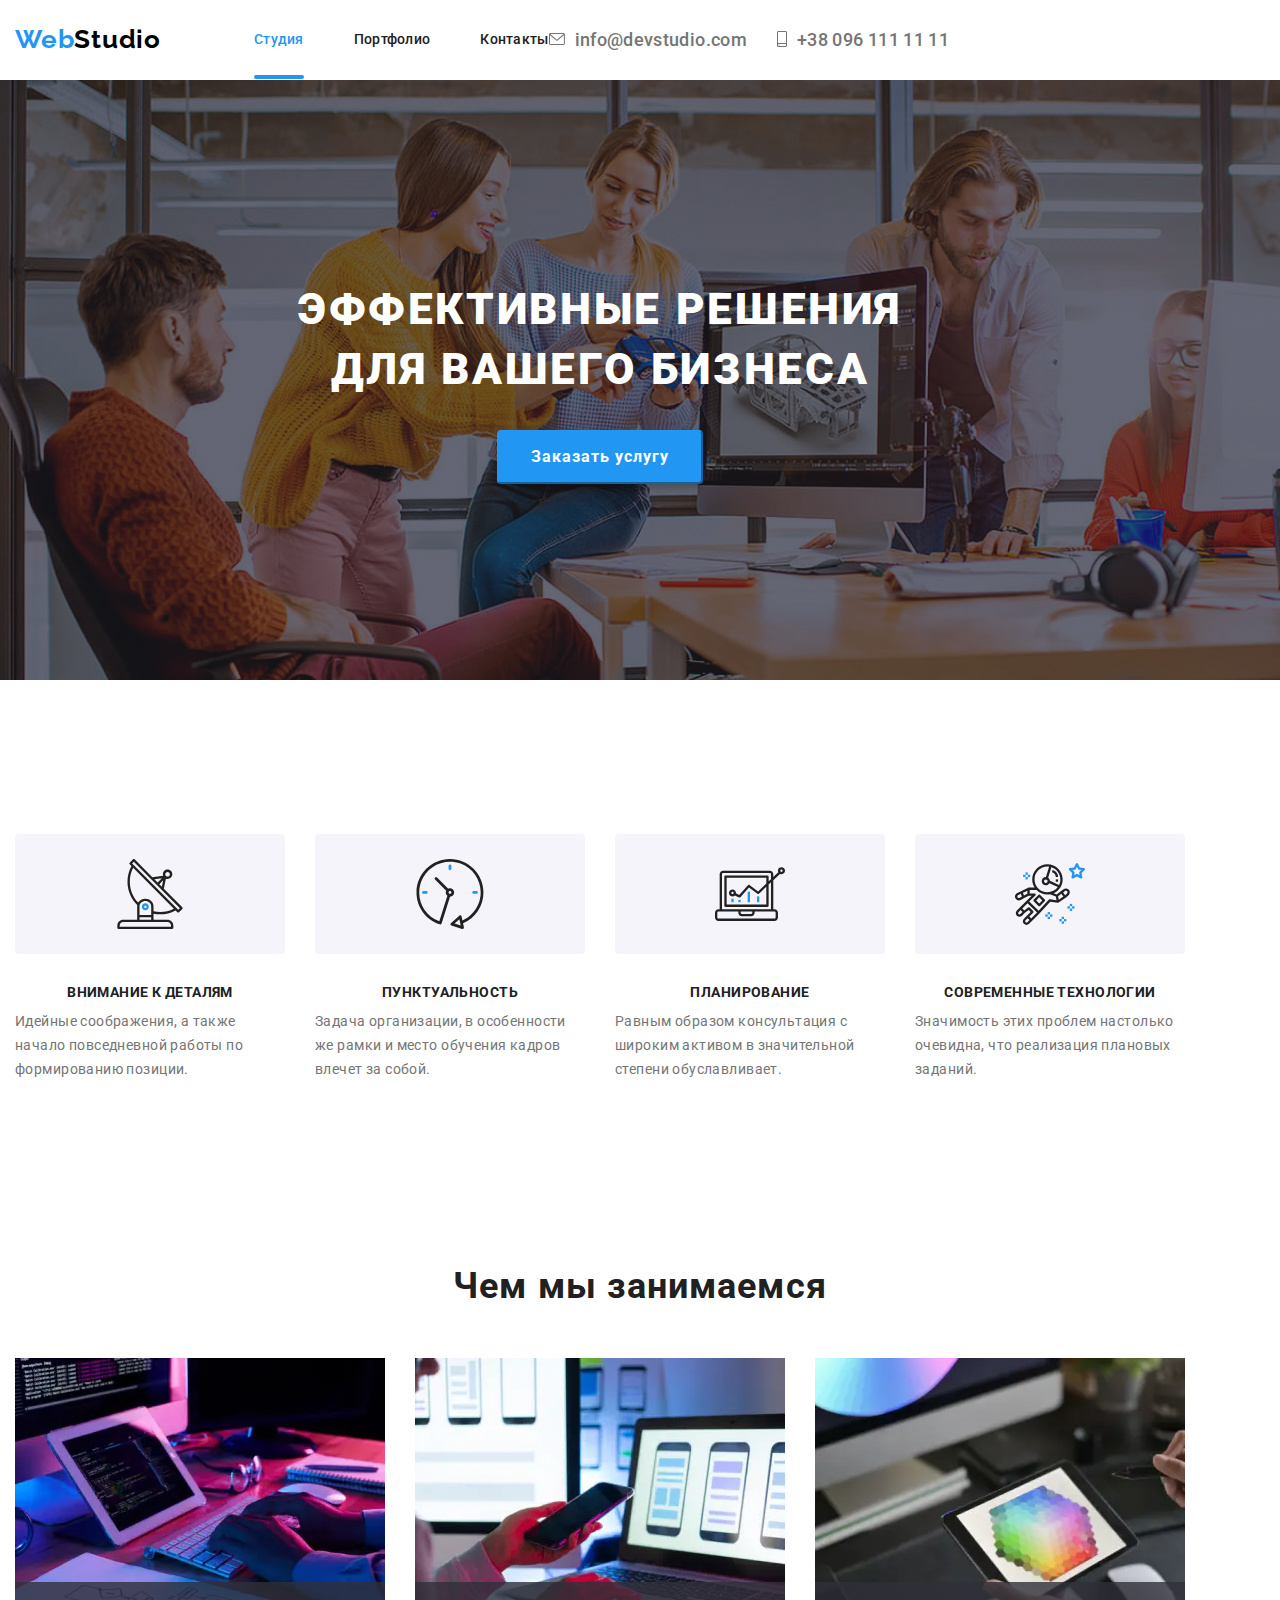
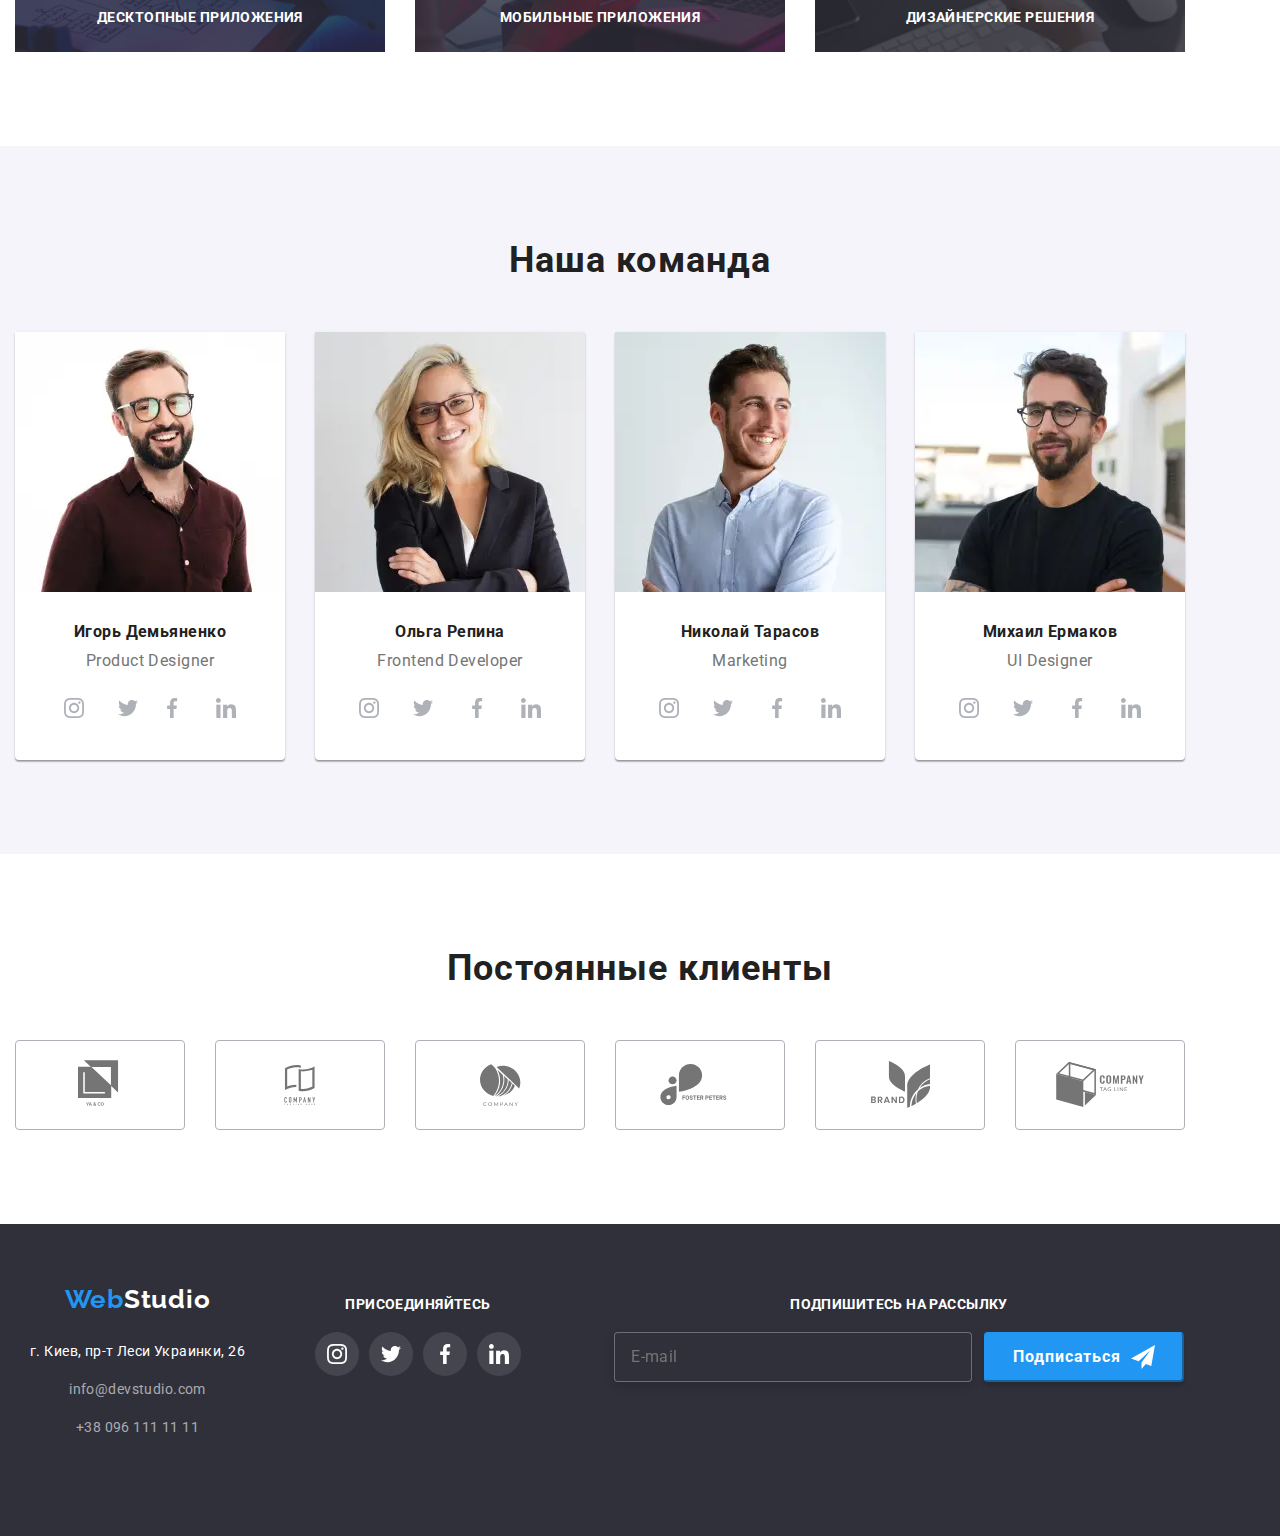
==== commit f21a0461: "хедер" ====
--- a/index.html
+++ b/index.html
@@ -11,7 +11,8 @@
     <title>WebStudio</title>
 </head>
 <body>
-    <header class="header-section container">
+    <header class="header-section ">
+        <div class="header-pozition container">
                     <a href="./index.html" class=header-section__logo link">Web<span class="logo-black">Studio</span>
                     </a>
                 <button class="menu-button" data-menu-button type="button">
@@ -57,6 +58,7 @@
             </li>  
         </ul>
     </div>
+</div>
     </header>
     <main>
         <!-- Hero -->
--- a/css/main.min.css
+++ b/css/main.min.css
@@ -1,2 +1,2 @@
-.visually-hidden{position:absolute;width:1px;height:1px;margin:-1px;border:0;padding:0;white-space:nowrap;clip-path:inset(100%);clip:rect(0 0 0 0);overflow:hidden}.contacts-header__mail-link:hover,.contacts-header__mail-link:focus,.contacts-header__tel-link:hover,.contacts-header__tel-link:focus,.portfolio-button:hover,.portfolio-button:focus,.contacts-header__mail:hover,.contacts-header__mail:focus,.contacts-header__tel:hover,.contacts-header__tel:focus,.navigation__link:hover,.navigation__link:focus .menu-button:hover,.menu-button:focus{color:#2196F3}.line{position:absolute;width:1600px;height:0px;left:0px;top:80px;border:1px solid #ECECEC}body{font-family:Roboto,sans-serif;color:#757575}h1,h2,h3,h4,h5,h6{margin:0}ul,ol{margin:0;padding:0}p{margin:0}h2,h3{font-family:Roboto,sans-serif;color:#212121}button{align-items:center}img{display:block;max-width:100%;height:auto}.list{list-style:none}.link{text-decoration:none}.container{max-width:480px;padding:0 15px;margin:0 auto}@media screen and (min-width: 768px){.container{max-width:768px}}@media screen and (min-width: 1200px){.container{max-width:1200px}}.header-section{padding-top:16px;padding-bottom:16px;background:#fff;position:relative}.header-section__logo{font-family:Raleway,sans-serif;font-weight:700;font-Size:24px;line-height:1.166;letter-spacing:0.03em;color:#2196F3;text-decoration:none}.logo-black{color:#000}.menu-button{display:inline-flex;padding:0;position:absolute;margin-left:276px;border:none;background-color:transparent;transition:color 250ms cubic-bezier(0.4, 0, 0.2, 1)}@media screen and (min-width: 768px){.menu-button{display:none}}.menu-button__icon-close{fill:currentColor}.menu-button .menu-button__icon-close{display:none}.menu-button.is-open .menu-button__icon-close{display:block}.menu-button__icon-menu{fill:currentColor}.menu-button .menu-button__icon-menu{display:block}.menu-button.is-open .menu-button__icon-menu{display:none}@media screen and (max-width: 767px){.page-header{position:absolute;top:calc(100% + 1px);left:0;z-index:999;opacity:0;visibility:hidden;pointer-events:none;padding-top:60px;padding-bottom:60px;width:100%;height:393px;background-color:#fff;box-shadow:0px 4px 8px rgba(0,0,0,0.04),0px 2px 4px rgba(0,0,0,0.08),0px 1px 3px rgba(0,0,0,0.16);transition:opacity 250ms cubic-bezier(0.4, 0, 0.2, 1),visibility 250ms cubic-bezier(0.4, 0, 0.2, 1)}.page-header.is-open{opacity:1;visibility:visible;pointer-events:auto}}@media screen and (max-width: 767px) and (min-width: 768px){.page-header{display:flex;flex-grow:1;align-items:center}}@media screen and (max-width: 767px){.navigation{text-align:center;margin-left:auto;margin-right:auto}}.navigation__item:not(:last-child){margin-bottom:40px}.navigation__link{position:relative;font-weight:500;font-Size:18px;line-height:1.166;letter-spacing:0.02em;color:#212121;transition:250ms cubic-bezier(0.4, 0, 0.2, 1)}.navigation__link.accent{color:#2196F3}.navigation__link.accent::after{display:block;position:absolute;content:"";width:100%;height:4px;margin-top:8px;border-radius:2px;background-color:#2196F3;transition:all 250ms cubic-bezier(0.4, 0, 0.2, 1)}.contacts-header{font-weight:500;font-size:18px;line-height:1.166;letter-spacing:0.02em;margin-top:60px}.contacts-header__address{text-align:center}.contacts-header__tel,.contacts-header__mail{fill:#757575}.contacts-header__tel-link:hover .contacts-header__svg,.contacts-header__tel-link:focus .contacts-header__svg,.contacts-header__mail-link:hover .contacts-header__svg,.contacts-header__mail-link:focus .contacts-header__svg{fill:#2196F3}.contacts-header__mail-link,.contacts-header__tel-link{display:flex;align-items:center;font-style:normal;color:#757575;justify-content:center}.contacts-header__mail-link{transition:250ms cubic-bezier(0.4, 0, 0.2, 1);margin-bottom:16px}.contacts-header__tel-link{transition:250ms cubic-bezier(0.4, 0, 0.2, 1)}.contacts-header__svg{margin-right:10px;transition:250ms cubic-bezier(0.4, 0, 0.2, 1)}@media screen and (min-width: 768px) and (max-width: 1199px){.header-section{display:flex;justify-content:space-between;padding-top:0;padding-bottom:0}.header-section__logo{padding-top:26px}.page-header{display:flex}.navigation{display:flex;padding-top:32px}.navigation__link.accent::after{display:block;position:absolute;content:"";width:100%;height:4px;border-radius:2px;top:46px;background-color:#2196F3;transition:all 250ms cubic-bezier(0.4, 0, 0.2, 1)}.navigation__item:not(:last-child){margin-right:50px}.navigation__link{position:relative;font-weight:500;font-Size:14px;line-height:1.172;letter-spacing:0.02em;color:#212121;transition:250ms cubic-bezier(0.4, 0, 0.2, 1)}.contacts-header{font-weight:500;font-size:14px;line-height:1.172;letter-spacing:0.02em;margin-left:84px;margin-top:0;padding-top:21px}}@media screen and (min-width: 1200px){.header-section{display:flex;padding-top:24px;padding-bottom:25px;background:#fff}.header-section__logo{margin-right:93px;font-Size:26px;line-height:1.192}.page-header{display:flex;align-items:center}.navigation{display:flex}.navigation__item:not(:last-child){margin-bottom:0}.navigation__item:not(:last-child){margin-right:50px}.navigation__link{position:relative;font-weight:500;font-Size:14px;line-height:1.172;letter-spacing:0.02em;color:#212121;transition:250ms cubic-bezier(0.4, 0, 0.2, 1)}.navigation__link.accent{color:#2196F3}.navigation__link.accent::after{top:44px;margin-top:0}.contacts-header{font-weight:500;font-size:14px;line-height:1.172;letter-spacing:0.02em;margin-left:305px;margin-top:0}.contacts-header__address{display:flex;align-items:center;justify-content:center}.contacts-header__tel-link:hover .contacts-header__svg,.contacts-header__tel-link:focus .contacts-header__svg,.contacts-header__mail-link:hover .contacts-header__svg,.contacts-header__mail-link:focus .contacts-header__svg{fill:#2196F3}.contacts-header__mail-link,.contacts-header__tel-link{display:flex;align-items:center;justify-content:center;font-style:normal;color:#757575;margin-bottom:0}.contacts-header__mail-link{transition:250ms cubic-bezier(0.4, 0, 0.2, 1)}.contacts-header__tel-link{transition:250ms cubic-bezier(0.4, 0, 0.2, 1)}.contacts-header__svg{margin-right:10px;transition:250ms cubic-bezier(0.4, 0, 0.2, 1)}.header-section .contacts-header__mail-link{margin-right:30px}}.header-section{padding-top:16px;padding-bottom:16px;background:#fff;position:relative}.header-section__logo{font-family:Raleway,sans-serif;font-weight:700;font-Size:24px;line-height:1.166;letter-spacing:0.03em;color:#2196F3;text-decoration:none}.logo-black{color:#000}.menu-button{display:inline-flex;padding:0;position:absolute;margin-left:276px;border:none;background-color:transparent;transition:color 250ms cubic-bezier(0.4, 0, 0.2, 1)}@media screen and (min-width: 768px){.menu-button{display:none}}.menu-button__icon-close{fill:currentColor}.menu-button .menu-button__icon-close{display:none}.menu-button.is-open .menu-button__icon-close{display:block}.menu-button__icon-menu{fill:currentColor}.menu-button .menu-button__icon-menu{display:block}.menu-button.is-open .menu-button__icon-menu{display:none}@media screen and (max-width: 767px){.page-header{position:absolute;top:calc(100% + 1px);left:0;z-index:999;opacity:0;visibility:hidden;pointer-events:none;padding-top:60px;padding-bottom:60px;width:100%;height:393px;background-color:#fff;box-shadow:0px 4px 8px rgba(0,0,0,0.04),0px 2px 4px rgba(0,0,0,0.08),0px 1px 3px rgba(0,0,0,0.16);transition:opacity 250ms cubic-bezier(0.4, 0, 0.2, 1),visibility 250ms cubic-bezier(0.4, 0, 0.2, 1)}.page-header.is-open{opacity:1;visibility:visible;pointer-events:auto}}@media screen and (max-width: 767px) and (min-width: 768px){.page-header{display:flex;flex-grow:1;align-items:center}}@media screen and (max-width: 767px){.navigation{text-align:center;margin-left:auto;margin-right:auto}}.navigation__item:not(:last-child){margin-bottom:40px}.navigation__link{position:relative;font-weight:500;font-Size:18px;line-height:1.166;letter-spacing:0.02em;color:#212121;transition:250ms cubic-bezier(0.4, 0, 0.2, 1)}.navigation__link.accent{color:#2196F3}.navigation__link.accent::after{display:block;position:absolute;content:"";width:100%;height:4px;margin-top:8px;border-radius:2px;background-color:#2196F3;transition:all 250ms cubic-bezier(0.4, 0, 0.2, 1)}.contacts-header{font-weight:500;font-size:18px;line-height:1.166;letter-spacing:0.02em;margin-top:60px}.contacts-header__address{text-align:center}.contacts-header__tel,.contacts-header__mail{fill:#757575}.contacts-header__tel-link:hover .contacts-header__svg,.contacts-header__tel-link:focus .contacts-header__svg,.contacts-header__mail-link:hover .contacts-header__svg,.contacts-header__mail-link:focus .contacts-header__svg{fill:#2196F3}.contacts-header__mail-link,.contacts-header__tel-link{display:flex;align-items:center;font-style:normal;color:#757575;justify-content:center}.contacts-header__mail-link{transition:250ms cubic-bezier(0.4, 0, 0.2, 1);margin-bottom:16px}.contacts-header__tel-link{transition:250ms cubic-bezier(0.4, 0, 0.2, 1)}.contacts-header__svg{margin-right:10px;transition:250ms cubic-bezier(0.4, 0, 0.2, 1)}@media screen and (min-width: 768px) and (max-width: 1199px){.header-section{display:flex;justify-content:space-between;padding-top:0;padding-bottom:0}.header-section__logo{padding-top:26px}.page-header{display:flex}.navigation{display:flex;padding-top:32px}.navigation__link.accent::after{display:block;position:absolute;content:"";width:100%;height:4px;border-radius:2px;top:46px;background-color:#2196F3;transition:all 250ms cubic-bezier(0.4, 0, 0.2, 1)}.navigation__item:not(:last-child){margin-right:50px}.navigation__link{position:relative;font-weight:500;font-Size:14px;line-height:1.172;letter-spacing:0.02em;color:#212121;transition:250ms cubic-bezier(0.4, 0, 0.2, 1)}.contacts-header{font-weight:500;font-size:14px;line-height:1.172;letter-spacing:0.02em;margin-left:84px;margin-top:0;padding-top:21px}}@media screen and (min-width: 1200px){.header-section{display:flex;padding-top:24px;padding-bottom:25px;background:#fff}.header-section__logo{margin-right:93px;font-Size:26px;line-height:1.192}.page-header{display:flex;align-items:center}.navigation{display:flex}.navigation__item:not(:last-child){margin-bottom:0}.navigation__item:not(:last-child){margin-right:50px}.navigation__link{position:relative;font-weight:500;font-Size:14px;line-height:1.172;letter-spacing:0.02em;color:#212121;transition:250ms cubic-bezier(0.4, 0, 0.2, 1)}.navigation__link.accent{color:#2196F3}.navigation__link.accent::after{top:44px;margin-top:0}.contacts-header{font-weight:500;font-size:14px;line-height:1.172;letter-spacing:0.02em;margin-left:305px;margin-top:0}.contacts-header__address{display:flex;align-items:center;justify-content:center}.contacts-header__tel-link:hover .contacts-header__svg,.contacts-header__tel-link:focus .contacts-header__svg,.contacts-header__mail-link:hover .contacts-header__svg,.contacts-header__mail-link:focus .contacts-header__svg{fill:#2196F3}.contacts-header__mail-link,.contacts-header__tel-link{display:flex;align-items:center;justify-content:center;font-style:normal;color:#757575;margin-bottom:0}.contacts-header__mail-link{transition:250ms cubic-bezier(0.4, 0, 0.2, 1)}.contacts-header__tel-link{transition:250ms cubic-bezier(0.4, 0, 0.2, 1)}.contacts-header__svg{margin-right:10px;transition:250ms cubic-bezier(0.4, 0, 0.2, 1)}.header-section .contacts-header__mail-link{margin-right:30px}}.hero{background-size:cover}.hero__title{font-weight:900;font-size:26px;line-height:1.615;text-align:center;letter-spacing:0.06em;text-transform:uppercase;color:#fff;padding:118px 40px 30px}.hero__position{display:flex;justify-content:center;padding-bottom:118px}.hero__button{text-align:center;font-weight:700;font-size:16px;line-height:1.875;letter-spacing:0.06em;color:#fff;min-width:200px;background-color:transparent;background:#2196F3;box-shadow:0px 4px 4px rgba(0,0,0,0.15);border-radius:4px;padding:10px 32px;cursor:pointer;outline:none;border-color:#2196F3}@media screen and (min-width: 320px) and (max-width: 767px){.hero{background-image:linear-gradient(rgba(47,48,58,0.4), rgba(47,48,58,0.4)),url("../images/hero/hero-1x.jpg");background-repeat:no-repeat;background-position:center top;background-size:480px 400px}}@media screen and (min-device-pixel-ratio: 2) and (min-width: 320px) and (max-width: 767px), screen and (min-resolution: 192dpi) and (min-width: 320px) and (max-width: 767px), screen and (min-resolution: 2dppx) and (min-width: 320px) and (max-width: 767px){.hero{background-image:linear-gradient(rgba(47,48,58,0.4), rgba(47,48,58,0.4)),url("../images/hero/hero-2x.jpg")}}@media screen and (min-width: 768px) and (max-width: 1199px){.hero{background:#2F303A;background-image:linear-gradient(rgba(47,48,58,0.4), rgba(47,48,58,0.4)),url("../images/hero/hero_tablet-1x.jpg");background-repeat:no-repeat;background-size:cover;align-items:center;background-size:768px 400px}}@media screen and (min-device-pixel-ratio: 2) and (min-width: 768px) and (max-width: 1199px), screen and (min-resolution: 192dpi) and (min-width: 768px) and (max-width: 1199px), screen and (min-resolution: 2dppx) and (min-width: 768px) and (max-width: 1199px){.hero{background-image:linear-gradient(rgba(47,48,58,0.4), rgba(47,48,58,0.4)),url("../images/hero/hero_tablet-2x.jpg")}}@media screen and (min-width: 1200px){.hero{width:100%;background-repeat:no-repeat}.hero{background:#2F303A;background-image:linear-gradient(rgba(47,48,58,0.4), rgba(47,48,58,0.4)),url("../images/hero/hero_desk-1x.jpg");background-repeat:no-repeat;background-size:cover;width:auto;min-height:600px;margin-left:auto;margin-right:auto}.hero__title{font-weight:900;font-size:44px;line-height:1.363;letter-spacing:0.06em;text-transform:uppercase;color:#fff;padding:200px 252px 30px}.hero__position{display:flex;justify-content:center;padding-bottom:200px}.hero__button{text-align:center;font-weight:700;font-size:16px;line-height:1.875;letter-spacing:0.06em;color:#fff;min-width:200px;background-color:transparent;background:#2196F3;box-shadow:0px 4px 4px rgba(0,0,0,0.15);border-radius:4px;padding:10px 32px;cursor:pointer;outline:none;border-color:#2196F3}}@media screen and (min-device-pixel-ratio: 2) and (min-width: 1200px), screen and (min-resolution: 192dpi) and (min-width: 1200px), screen and (min-resolution: 2dppx) and (min-width: 1200px){.hero{background-size:1600px 600px;background-repeat:no-repeat}.hero{background-image:linear-gradient(rgba(47,48,58,0.4), rgba(47,48,58,0.4)),url("../images/hero/hero_desk-2x.jpg")}.modal{position:absolute;width:528px;height:581px;left:536px;top:221px;color:#fff}}.about-us{padding-top:60px;padding-bottom:60px}.about-us .quality__item{width:450px}.about-us .quality__item:not(:last-child){margin-bottom:30px}.about-us .quality__blok{height:120px;display:flex;background:#F5F4FA;border-radius:4px;justify-content:center;align-items:center;margin-bottom:30px}.about-us .qualities{font-weight:700;font-size:14px;line-height:1.142;letter-spacing:0.03em;text-transform:uppercase;color:#212121;margin-bottom:10px;text-align:center}.about-us .qualities__description{font-weight:400;font-size:14px;line-height:1.714;letter-spacing:0.03em;color:#757575}@media screen and (min-width: 768px) and (max-width: 1199px){.about-us .about-us{padding-bottom:30px}.about-us .quality{padding-top:0;display:flex;flex-wrap:wrap}.about-us .quality__item{width:354px}.about-us .quality__item:not(:last-child){margin-bottom:0}.about-us .quality__item:nth-child(2n+1){margin-right:30px}.about-us .quality__item:nth-child(-n+2){margin-bottom:30px}.about-us .quality .quality__blok{margin-bottom:0}}@media screen and (min-width: 1200px){.about-us .quality{display:flex;justify-content:space-between;padding-top:94px}.about-us .quality__item:not(:last-child){margin-right:30px}.about-us .quality__item{width:270px}}.activities{display:none}@media screen and (min-width: 1200px){.activities{padding-bottom:94px;display:block}.activities__title{font-weight:700;font-size:36px;line-height:1.166;text-align:center;letter-spacing:0.03em;color:#212121;padding-top:94px;padding-bottom:50px}.activities__list{display:flex}.activities__item:not(:last-child){margin-right:30px}.activities__thumb{display:flex;position:relative}.activities__description{position:absolute;font-weight:700;font-size:14px;line-height:1.142;text-align:center;letter-spacing:0.03em;text-transform:uppercase;color:#fff;bottom:0;background-color:rgba(47,48,58,0.8);height:70px;width:370px;padding-top:27px;padding-bottom:27px}}.our-staff-section{left:0px;background:#F5F4FA;padding-top:60px}.staff{font-weight:700;font-size:28px;line-height:1.178;text-align:center;letter-spacing:0.03em;color:#212121;padding-top:60px;padding-bottom:30px}.staff__picture{max-width:100%}.staff__item{background:#fff;box-shadow:0px 1px 3px rgba(0,0,0,0.12),0px 1px 1px rgba(0,0,0,0.14),0px 2px 1px rgba(0,0,0,0.2);border-radius:0px 0px 4px 4px;margin-bottom:30px;align-items:center;justify-content:center}.staff-wrapper{padding-top:30px;padding-bottom:16px}.staff-wrapper__name{font-weight:bold;font-size:16px;line-height:1.187;text-align:center;letter-spacing:0.03em;margin-bottom:10px}.staff-wrapper__description{font-weight:400;font-size:16px;line-height:1.187;text-align:center;letter-spacing:0.03em;color:#757575}.staff-icons{padding-bottom:24px}.staff-icons__list{display:flex;justify-content:center}.staff-icons__item:not(:last-child){margin-right:10px}.staff-icons__link{display:flex;justify-content:center;align-items:center;border-radius:25px;background:#FFFFFF;color:#AFB1B8;height:44px;width:44px;transition:background 250ms cubic-bezier(0.4, 0, 0.2, 1)}.staff-icons__link:hover,.staff-icons__link:focus{color:#FFFFFF;background:#2196F3}.staff-icons__svg{fill:currentColor;transition:fill 250ms cubic-bezier(0.4, 0, 0.2, 1)}@media screen and (min-width: 768px) and (max-width: 1199px){.staff{padding-top:0%}.staff__list{display:flex;flex-wrap:wrap;padding-bottom:30px}.staff__item:nth-child(2n+1){margin-right:30px}.staff__picture{max-width:354px}}@media screen and (min-width: 1200px){.our-staff-section{padding-top:94px}.staff{font-weight:700;font-size:36px;line-height:1.166;text-align:center;letter-spacing:0.03em;color:#212121;padding-top:0;padding-bottom:50px}.staff__list{display:flex;padding-bottom:94px}.staff__item{background:#fff;box-shadow:0px 1px 3px rgba(0,0,0,0.12),0px 1px 1px rgba(0,0,0,0.14),0px 2px 1px rgba(0,0,0,0.2);border-radius:0px 0px 4px 4px;margin-bottom:0}.staff__item:not(:last-child){margin-right:30px}.staff-wrapper{padding-top:30px;padding-bottom:16px}.staff-wrapper__name{font-weight:bold;font-size:16px;line-height:1.187;text-align:center;letter-spacing:0.03em;margin-bottom:10px}.staff-wrapper__description{font-weight:400;font-size:16px;line-height:1.187;text-align:center;letter-spacing:0.03em;color:#757575}.staff-icons{padding-bottom:30px}.staff-icons__list{display:flex;justify-content:center}.staff-icons__item:not(:last-child){margin-right:10px}.staff-icons__link{display:flex;justify-content:center;align-items:center;border-radius:25px;background:#FFFFFF;color:#AFB1B8;height:44px;width:44px;transition:background 250ms cubic-bezier(0.4, 0, 0.2, 1)}.staff-icons__link:hover,.staff-icons__link:focus{color:#FFFFFF;background:#2196F3}.staff-icons__svg{fill:currentColor;transition:fill 250ms cubic-bezier(0.4, 0, 0.2, 1)}}.our-clients{padding-top:60px;padding-bottom:30px;font-weight:bold;font-size:28px;line-height:1.178;text-align:center;letter-spacing:0.03em}.our-clients__list{display:flex;flex-wrap:wrap}.our-clients__item{margin-bottom:30px}.our-clients__link{display:flex;justify-content:center;height:90px;width:210px;border:1px solid #AFB1B8;border-radius:4px;align-items:center;color:var(--icon);transition:color 250ms cubic-bezier(0.4, 0, 0.2, 1)}.our-clients__link:hover,.our-clients__link:focus{color:#2196F3;border-color:#2196F3}.our-clients__svg{fill:currentColor;transition:fill 250ms cubic-bezier(0.4, 0, 0.2, 1)}@media screen and (min-width: 320px) and (max-width: 767px){.our-clients__item:nth-child(2n+1){margin-right:30px}}@media screen and (min-width: 768px) and (max-width: 1199px){.our-clients__link{display:flex;justify-content:center;height:90px;width:226px;border:1px solid #AFB1B8;border-radius:4px;align-items:center;color:var(--icon);transition:color 250ms cubic-bezier(0.4, 0, 0.2, 1)}.our-clients__item{margin-right:30px}.our-clients__item:nth-child(3n){margin-right:0}}@media screen and (min-width: 1200px){.our-clients{font-weight:bold;font-size:36px;line-height:1.166;text-align:center;letter-spacing:0.03em;padding-top:94px;padding-bottom:50px}.our-clients__list{justify-content:space-between;padding-bottom:94px;display:flex}.our-clients__item{margin-bottom:0}.our-clients__item:not(:last-child){margin-right:30px}.our-clients__link{display:flex;justify-content:center;height:90px;width:170px;border:1px solid #AFB1B8;border-radius:4px;align-items:center;color:var(--icon);transition:color 250ms cubic-bezier(0.4, 0, 0.2, 1)}.our-clients__link:hover,.our-clients__link:focus{color:#2196F3;border-color:#2196F3}.our-clients__svg{fill:currentColor;transition:fill 250ms cubic-bezier(0.4, 0, 0.2, 1)}}.footer-section{padding-top:60px;padding-bottom:60px;background:#2F303A;margin-top:30px;text-align:center}.footer-left{font-weight:700;font-size:24px;line-height:1.166;letter-spacing:0.03em;color:#2196F3}.footer-left__logo{height:28px;font-family:Raleway,sans-serif;font-weight:700;font-size:24px;line-height:1.166;letter-spacing:0.03em;color:#2196F3}.footer-left__logo-white{color:#fff}.footer-address{margin-top:20px}.footer-address__link{font-style:normal;font-weight:400;font-size:14px;line-height:1.714;letter-spacing:0.03em;color:#fff}.footer-contacts{margin-bottom:60px}.footer-contacts__item{margin-top:8px;font-style:normal}.footer-contacts__mail,.footer-contacts__tel{font-weight:400;font-size:14px;line-height:1.714;letter-spacing:0.03em;color:rgba(255,255,255,0.6)}.footer-center__description{font-weight:700;font-size:14px;line-height:1.142;letter-spacing:0.03em;text-transform:uppercase;color:#FFFFFF;padding-bottom:20px}.footer-icon-list{display:flex;justify-content:center}.footer-icon-list__item:not(:last-child){margin-right:10px}.footer-icon-list__link{display:flex;justify-content:center;align-items:center;border-radius:25px;background:rgba(255,255,255,0.1);color:#FFFFFF;height:44px;width:44px;transition:background 250ms cubic-bezier(0.4, 0, 0.2, 1)}.footer-icon-list__link:hover,.footer-icon-list__link:focus{color:#FFFFFF;background:#2196F3}.footer-icon-list__svg{fill:currentColor;transition:fill 250ms cubic-bezier(0.4, 0, 0.2, 1)}.footer-right__description{font-weight:700;font-size:14px;line-height:1.142;letter-spacing:0.03em;text-transform:uppercase;color:#FFFFFF;padding-top:60px;padding-bottom:20px}.footer-right__mail{height:50px;width:100%;background-color:#2F303A;border:1px solid rgba(255,255,255,0.3);filter:drop-shadow(0px 4px 4px rgba(0,0,0,0.15));border-radius:4px;cursor:pointer;resize:none;padding-left:16px;font-weight:400;font-size:16px;line-height:1.25;letter-spacing:0.03em;color:rgba(255,255,255,0.6)}.footer-right__button{display:block;min-width:200px;height:50px;border-color:#2196F3;background:#2196F3;box-shadow:0px 4px 4px rgba(0,0,0,0.15);border-radius:4px;cursor:pointer;outline:none;margin:20px auto 0}.footer-right__join{font-weight:700;font-size:16px;line-height:1.875;letter-spacing:0.06em;color:#fff}.footer-right__svg{margin-left:10px}@media screen and (min-width: 768px) and (max-width: 1199px){.footer-block{display:flex;flex-wrap:wrap}.footer-left{padding:0 165px 0 76px}.footer-left__logo{height:28px;font-family:Raleway,sans-serif;font-weight:700;font-size:24px;line-height:1.166;letter-spacing:0.03em;color:#2196F3}.footer-left__logo-white{color:#fff}.footer-address{margin-top:20px}.footer-address__link{font-style:normal;font-weight:400;font-size:14px;line-height:1.714;letter-spacing:0.03em;color:#fff}.footer-contacts{margin-bottom:0}.footer-contacts__item{margin-top:9px;font-style:normal}.footer-contacts__mail{font-weight:400;font-size:14px;line-height:1.714;letter-spacing:0.03em;color:rgba(255,255,255,0.6)}.footer-contacts__tel{font-weight:400;font-size:14px;line-height:1.714;letter-spacing:0.03em;color:rgba(255,255,255,0.6)}.footer-center__description{font-weight:700;font-size:14px;line-height:1.142;letter-spacing:0.03em;text-transform:uppercase;color:#FFFFFF;padding-bottom:20px}.footer-icon-list{display:flex;justify-content:center}.footer-icon-list__item:not(:last-child){margin-right:10px}.footer-icon-list__link{display:flex;justify-content:center;align-items:center;border-radius:25px;background:rgba(255,255,255,0.1);color:#FFFFFF;height:44px;width:44px;transition:background 250ms cubic-bezier(0.4, 0, 0.2, 1)}.footer-icon-list__link:hover,.footer-icon-list__link:focus{color:#FFFFFF;background:#2196F3}.footer-icon-list__svg{fill:currentColor;transition:fill 250ms cubic-bezier(0.4, 0, 0.2, 1)}.footer-right__description{padding-left:175px}.footer-right__form{padding-left:166px}.footer-right__mail{width:450px}.footer-right__button{display:block;min-width:200px;height:50px;border-color:#2196F3;background:#2196F3;box-shadow:0px 4px 4px rgba(0,0,0,0.15);border-radius:4px;cursor:pointer;outline:none;margin:20px auto 0}.footer-right__join{font-weight:700;font-size:16px;line-height:1.875;letter-spacing:0.06em;color:#fff}.footer-right__svg{margin-left:10px}}@media screen and (min-width: 1200px){.footer-section{margin-top:0;padding-top:0}.footer-block{display:flex}.footer-left{padding-top:60px;padding-right:70px;padding-left:15px}.footer-left__logo{height:31px;font-family:Raleway,sans-serif;font-weight:700;font-size:26px;line-height:1.192;letter-spacing:0.03em;color:#2196F3}.footer-left__logo-white{color:#fff}.footer-address{margin-top:20px}.footer-address__link{font-style:normal;font-weight:400;font-size:14px;line-height:1.714;letter-spacing:0.03em;color:#fff}.footer-contacts{padding-bottom:0;margin-bottom:0}.footer-contacts__item{margin-top:9px;font-style:normal}.footer-contacts__mail{font-weight:400;font-size:14px;line-height:1.714;letter-spacing:0.03em;color:rgba(255,255,255,0.6)}.footer-contacts__tel{font-weight:400;font-size:14px;line-height:1.714;letter-spacing:0.03em;color:rgba(255,255,255,0.6)}.footer-center{padding-top:72px;padding-bottom:100px}.footer-center__description{font-weight:700;font-size:14px;line-height:1.142;letter-spacing:0.03em;text-transform:uppercase;color:#FFFFFF;padding-bottom:20px}.footer-icon-list{display:flex;justify-content:center}.footer-icon-list__item:not(:last-child){margin-right:10px}.footer-icon-list__link{display:flex;justify-content:center;align-items:center;border-radius:25px;background:rgba(255,255,255,0.1);color:#FFFFFF;height:44px;width:44px;transition:background 250ms cubic-bezier(0.4, 0, 0.2, 1)}.footer-icon-list__link:hover,.footer-icon-list__link:focus{color:#FFFFFF;background:#2196F3}.footer-icon-list__svg{fill:currentColor;transition:fill 250ms cubic-bezier(0.4, 0, 0.2, 1)}.footer-right{padding-left:93px}.footer-right__description{font-weight:700;font-size:14px;line-height:1.142;letter-spacing:0.03em;text-transform:uppercase;color:#FFFFFF;padding-top:72px}.footer-right__form{display:flex}.footer-right__mail{width:358px;height:50px;background-color:#2F303A;border:1px solid rgba(255,255,255,0.3);filter:drop-shadow(0px 4px 4px rgba(0,0,0,0.15));border-radius:4px;cursor:pointer;resize:none;padding-left:16px;margin-right:12px;font-weight:400;font-size:16px;line-height:1.25;letter-spacing:0.03em;color:rgba(255,255,255,0.6)}.footer-right__button{display:flex;justify-content:center;text-align:center;min-width:200px;height:50px;border-color:#2196F3;background:#2196F3;box-shadow:0px 4px 4px rgba(0,0,0,0.15);border-radius:4px;cursor:pointer;outline:none;margin:0}.footer-right__join{font-weight:700;font-size:16px;line-height:1.875;letter-spacing:0.06em;color:#fff}.footer-right__svg{margin-left:10px}}.is-hidden{opacity:0;visibility:hidden;pointer-events:none}.backdrop{position:fixed;left:0;top:0;z-index:100;width:100%;height:100%;background-color:rgba(0,0,0,0.1);transition:all 250ms cubic-bezier(0.4, 0, 0.2, 1)}.modal{padding:40px;position:absolute;top:50%;left:50%;transform:translate(-50%, -50%);width:528px;min-height:581px;background-color:#fff;border-radius:4px}.modal__close-btn{display:flex;position:absolute;top:8px;right:8px;width:30px;height:30px;background:#fff;border:1px solid rgba(0,0,0,0.1);border-radius:50%;padding:0;justify-content:center;cursor:pointer;transition:fill 250ms cubic-bezier(0.4, 0, 0.2, 1)}.modal__close-btn:hover,.modal__close-btn:focus{fill:#2196F3}.modal__description{justify-content:center;display:flex;font-weight:bold;font-size:20px;line-height:1.15;letter-spacing:0.03em;color:#2F303A;margin-bottom:12px}.modal-form{display:flex;flex-direction:column}.modal-form__field{margin-bottom:10px;font-weight:400;font-size:12px;line-height:1.166;letter-spacing:0.01em;color:#757575}.modal-form__input-wrapper{position:relative;display:block;margin-top:4px}.modal-form__input{cursor:pointer;width:100%;height:40px;border:1px solid rgba(33,33,33,0.2);border-radius:4px;padding-left:42px;transition:border 250ms cubic-bezier(0.4, 0, 0.2, 1)}.modal-form__input:focus+.modal-form__icon{fill:#2196F3}.modal-form__input:focus,.modal-form__input:hover{outline:none;border:1px solid #2196F3}.modal-form__icon{position:absolute;display:block;top:50%;left:12px;transform:translateY(-50%);transition:fill 250ms cubic-bezier(0.4, 0, 0.2, 1)}.modal-form-policy:focus,.modal-form-policy:hover{outline:none;border-color:#2196F3}.modal-form-policy{width:100%;height:120px;border:1px solid rgba(33,33,33,0.2);border-radius:4px;padding:12px 16px;font-weight:400;font-size:14px;line-height:1.142;letter-spacing:0.01em;color:rgba(117,117,117,0.5);margin-top:4px;resize:none;transition:border-color 250ms cubic-bezier(0.4, 0, 0.2, 1)}.modal-form-policy__text{position:relative;display:flex;align-items:center;font-weight:400;font-size:14px;line-height:1.714;letter-spacing:0.03em;color:#757575;margin-left:35px}.modal-form-policy__link{font-weight:400;font-size:14px;line-height:1.714;letter-spacing:0.03em;text-decoration-line:underline;color:#2196F3;margin-left:4px}.modal-form-policy__input{position:relative}.modal-form-policy__input:checked+.modal-form-policy__svg{background-color:#2196F3;border:none}.modal-form-policy__svg{border:2px solid #2F303A;border-radius:2px;position:absolute;margin-left:-23px;transition:background-color 250ms cubic-bezier(0.4, 0, 0.2, 1)}.modal-form-policy__btn{font-weight:700;font-size:16px;line-height:1.875;letter-spacing:0.06em;color:#fff;min-width:200px;background-color:transparent;background:#2196F3;box-shadow:0px 4px 4px rgba(0,0,0,0.15);border-radius:4px;padding:10px 32px;cursor:pointer;margin-top:30px;border:none;margin-left:auto;margin-right:auto}.modal-form-policy__btn:focus,.modal-form-policy__btn:hover{outline:none;border-color:#2196F3}
+.visually-hidden{position:absolute;width:1px;height:1px;margin:-1px;border:0;padding:0;white-space:nowrap;clip-path:inset(100%);clip:rect(0 0 0 0);overflow:hidden}.contacts-header__mail-link:hover,.contacts-header__mail-link:focus,.contacts-header__tel-link:hover,.contacts-header__tel-link:focus,.portfolio-button:hover,.portfolio-button:focus,.contacts-header__mail:hover,.contacts-header__mail:focus,.contacts-header__tel:hover,.contacts-header__tel:focus,.navigation__link:hover,.navigation__link:focus .menu-button:hover,.menu-button:focus{color:#2196F3}.line{position:absolute;width:1600px;height:0px;left:0px;top:80px;border:1px solid #ECECEC}body{font-family:Roboto,sans-serif;color:#757575}h1,h2,h3,h4,h5,h6{margin:0}ul,ol{margin:0;padding:0}p{margin:0}h2,h3{font-family:Roboto,sans-serif;color:#212121}button{align-items:center}img{display:block;max-width:100%;height:auto}.list{list-style:none}.link{text-decoration:none}.container{max-width:480px;padding:0 15px;margin:0 auto}@media screen and (min-width: 768px){.container{max-width:768px}}@media screen and (min-width: 1200px){.container{max-width:1200px}}.header-section{padding-top:16px;padding-bottom:16px;background:#fff;position:relative}.header-section__logo{font-family:Raleway,sans-serif;font-weight:700;font-Size:24px;line-height:1.166;letter-spacing:0.03em;color:#2196F3;text-decoration:none}.logo-black{color:#000}.menu-button{display:inline-flex;padding:0;position:absolute;margin-left:276px;border:none;background-color:transparent;transition:color 250ms cubic-bezier(0.4, 0, 0.2, 1)}@media screen and (min-width: 768px){.menu-button{display:none}}.menu-button__icon-close{fill:currentColor}.menu-button .menu-button__icon-close{display:none}.menu-button.is-open .menu-button__icon-close{display:block}.menu-button__icon-menu{fill:currentColor}.menu-button .menu-button__icon-menu{display:block}.menu-button.is-open .menu-button__icon-menu{display:none}@media screen and (max-width: 767px){.page-header{position:absolute;top:calc(100% + 1px);left:0;z-index:999;opacity:0;visibility:hidden;pointer-events:none;padding-top:60px;padding-bottom:60px;width:100%;height:393px;background-color:#fff;box-shadow:0px 4px 8px rgba(0,0,0,0.04),0px 2px 4px rgba(0,0,0,0.08),0px 1px 3px rgba(0,0,0,0.16);transition:opacity 250ms cubic-bezier(0.4, 0, 0.2, 1),visibility 250ms cubic-bezier(0.4, 0, 0.2, 1)}.page-header.is-open{opacity:1;visibility:visible;pointer-events:auto}}@media screen and (max-width: 767px) and (min-width: 768px){.page-header{display:flex;flex-grow:1;align-items:center}}@media screen and (max-width: 767px){.navigation{text-align:center;margin-left:auto;margin-right:auto}}.navigation__item:not(:last-child){margin-bottom:40px}.navigation__link{position:relative;font-weight:500;font-Size:18px;line-height:1.166;letter-spacing:0.02em;color:#212121;transition:250ms cubic-bezier(0.4, 0, 0.2, 1)}.navigation__link.accent{color:#2196F3}.navigation__link.accent::after{display:block;position:absolute;content:"";width:100%;height:4px;margin-top:8px;border-radius:2px;background-color:#2196F3;transition:all 250ms cubic-bezier(0.4, 0, 0.2, 1)}.contacts-header{font-weight:500;font-size:18px;line-height:1.166;letter-spacing:0.02em;margin-top:60px}.contacts-header__address{text-align:center}.contacts-header__tel,.contacts-header__mail{fill:#757575}.contacts-header__tel-link:hover .contacts-header__svg,.contacts-header__tel-link:focus .contacts-header__svg,.contacts-header__mail-link:hover .contacts-header__svg,.contacts-header__mail-link:focus .contacts-header__svg{fill:#2196F3}.contacts-header__mail-link,.contacts-header__tel-link{display:flex;align-items:center;font-style:normal;color:#757575;justify-content:center}.contacts-header__mail-link{transition:250ms cubic-bezier(0.4, 0, 0.2, 1);margin-bottom:16px}.contacts-header__tel-link{transition:250ms cubic-bezier(0.4, 0, 0.2, 1)}.contacts-header__svg{margin-right:10px;transition:250ms cubic-bezier(0.4, 0, 0.2, 1)}@media screen and (min-width: 768px) and (max-width: 1199px){.container{margin:0 auto}.header-pozition{display:flex;justify-content:space-between}.header-section{display:flex;justify-content:space-between;padding-top:0;padding-bottom:0}.header-section__logo{padding-top:26px}.page-header{display:flex;margin-left:88px}.navigation{display:flex;padding-top:32px}.navigation__link.accent::after{display:block;position:absolute;content:"";width:100%;height:4px;border-radius:2px;top:46px;background-color:#2196F3;transition:all 250ms cubic-bezier(0.4, 0, 0.2, 1)}.navigation__item:not(:last-child){margin-right:50px}.navigation__link{position:relative;font-weight:500;font-Size:14px;line-height:1.172;letter-spacing:0.02em;color:#212121;transition:250ms cubic-bezier(0.4, 0, 0.2, 1)}.contacts-header{font-weight:500;font-size:14px;line-height:1.172;letter-spacing:0.02em;margin-left:84px;margin-top:0;padding-top:21px}}@media screen and (min-width: 1200px){.container{margin:0}.header-section{justify-content:space-between;display:flex;padding-top:24px;padding-bottom:25px;background:#fff}.header-section .header-pozition{display:flex;justify-content:space-between}.header-section__logo{margin-right:93px;font-Size:26px;line-height:1.192}.page-header{display:flex;align-items:center}.navigation{display:flex}.navigation__item:not(:last-child){margin-bottom:0}.navigation__item:not(:last-child){margin-right:50px}.navigation__link{position:relative;font-weight:500;font-Size:14px;line-height:1.172;letter-spacing:0.02em;color:#212121;transition:250ms cubic-bezier(0.4, 0, 0.2, 1)}.navigation__link.accent{color:#2196F3}.navigation__link.accent::after{top:44px;margin-top:0}.contacts-header{margin-top:0}.contacts-header__address{display:flex;align-items:center;justify-content:center}.contacts-header__tel-link:hover .contacts-header__svg,.contacts-header__tel-link:focus .contacts-header__svg,.contacts-header__mail-link:hover .contacts-header__svg,.contacts-header__mail-link:focus .contacts-header__svg{fill:#2196F3}.contacts-header__mail-link,.contacts-header__tel-link{display:flex;align-items:center;justify-content:center;font-style:normal;color:#757575;margin-bottom:0}.contacts-header__mail-link{transition:250ms cubic-bezier(0.4, 0, 0.2, 1)}.contacts-header__tel-link{transition:250ms cubic-bezier(0.4, 0, 0.2, 1)}.contacts-header__svg{margin-right:10px;transition:250ms cubic-bezier(0.4, 0, 0.2, 1)}.header-section .contacts-header__mail-link{margin-right:30px}}.header-section{padding-top:16px;padding-bottom:16px;background:#fff;position:relative}.header-section__logo{font-family:Raleway,sans-serif;font-weight:700;font-Size:24px;line-height:1.166;letter-spacing:0.03em;color:#2196F3;text-decoration:none}.logo-black{color:#000}.menu-button{display:inline-flex;padding:0;position:absolute;margin-left:276px;border:none;background-color:transparent;transition:color 250ms cubic-bezier(0.4, 0, 0.2, 1)}@media screen and (min-width: 768px){.menu-button{display:none}}.menu-button__icon-close{fill:currentColor}.menu-button .menu-button__icon-close{display:none}.menu-button.is-open .menu-button__icon-close{display:block}.menu-button__icon-menu{fill:currentColor}.menu-button .menu-button__icon-menu{display:block}.menu-button.is-open .menu-button__icon-menu{display:none}@media screen and (max-width: 767px){.page-header{position:absolute;top:calc(100% + 1px);left:0;z-index:999;opacity:0;visibility:hidden;pointer-events:none;padding-top:60px;padding-bottom:60px;width:100%;height:393px;background-color:#fff;box-shadow:0px 4px 8px rgba(0,0,0,0.04),0px 2px 4px rgba(0,0,0,0.08),0px 1px 3px rgba(0,0,0,0.16);transition:opacity 250ms cubic-bezier(0.4, 0, 0.2, 1),visibility 250ms cubic-bezier(0.4, 0, 0.2, 1)}.page-header.is-open{opacity:1;visibility:visible;pointer-events:auto}}@media screen and (max-width: 767px) and (min-width: 768px){.page-header{display:flex;flex-grow:1;align-items:center}}@media screen and (max-width: 767px){.navigation{text-align:center;margin-left:auto;margin-right:auto}}.navigation__item:not(:last-child){margin-bottom:40px}.navigation__link{position:relative;font-weight:500;font-Size:18px;line-height:1.166;letter-spacing:0.02em;color:#212121;transition:250ms cubic-bezier(0.4, 0, 0.2, 1)}.navigation__link.accent{color:#2196F3}.navigation__link.accent::after{display:block;position:absolute;content:"";width:100%;height:4px;margin-top:8px;border-radius:2px;background-color:#2196F3;transition:all 250ms cubic-bezier(0.4, 0, 0.2, 1)}.contacts-header{font-weight:500;font-size:18px;line-height:1.166;letter-spacing:0.02em;margin-top:60px}.contacts-header__address{text-align:center}.contacts-header__tel,.contacts-header__mail{fill:#757575}.contacts-header__tel-link:hover .contacts-header__svg,.contacts-header__tel-link:focus .contacts-header__svg,.contacts-header__mail-link:hover .contacts-header__svg,.contacts-header__mail-link:focus .contacts-header__svg{fill:#2196F3}.contacts-header__mail-link,.contacts-header__tel-link{display:flex;align-items:center;font-style:normal;color:#757575;justify-content:center}.contacts-header__mail-link{transition:250ms cubic-bezier(0.4, 0, 0.2, 1);margin-bottom:16px}.contacts-header__tel-link{transition:250ms cubic-bezier(0.4, 0, 0.2, 1)}.contacts-header__svg{margin-right:10px;transition:250ms cubic-bezier(0.4, 0, 0.2, 1)}@media screen and (min-width: 768px) and (max-width: 1199px){.container{margin:0 auto}.header-pozition{display:flex;justify-content:space-between}.header-section{display:flex;justify-content:space-between;padding-top:0;padding-bottom:0}.header-section__logo{padding-top:26px}.page-header{display:flex;margin-left:88px}.navigation{display:flex;padding-top:32px}.navigation__link.accent::after{display:block;position:absolute;content:"";width:100%;height:4px;border-radius:2px;top:46px;background-color:#2196F3;transition:all 250ms cubic-bezier(0.4, 0, 0.2, 1)}.navigation__item:not(:last-child){margin-right:50px}.navigation__link{position:relative;font-weight:500;font-Size:14px;line-height:1.172;letter-spacing:0.02em;color:#212121;transition:250ms cubic-bezier(0.4, 0, 0.2, 1)}.contacts-header{font-weight:500;font-size:14px;line-height:1.172;letter-spacing:0.02em;margin-left:84px;margin-top:0;padding-top:21px}}@media screen and (min-width: 1200px){.container{margin:0}.header-section{justify-content:space-between;display:flex;padding-top:24px;padding-bottom:25px;background:#fff}.header-section .header-pozition{display:flex;justify-content:space-between}.header-section__logo{margin-right:93px;font-Size:26px;line-height:1.192}.page-header{display:flex;align-items:center}.navigation{display:flex}.navigation__item:not(:last-child){margin-bottom:0}.navigation__item:not(:last-child){margin-right:50px}.navigation__link{position:relative;font-weight:500;font-Size:14px;line-height:1.172;letter-spacing:0.02em;color:#212121;transition:250ms cubic-bezier(0.4, 0, 0.2, 1)}.navigation__link.accent{color:#2196F3}.navigation__link.accent::after{top:44px;margin-top:0}.contacts-header{margin-top:0}.contacts-header__address{display:flex;align-items:center;justify-content:center}.contacts-header__tel-link:hover .contacts-header__svg,.contacts-header__tel-link:focus .contacts-header__svg,.contacts-header__mail-link:hover .contacts-header__svg,.contacts-header__mail-link:focus .contacts-header__svg{fill:#2196F3}.contacts-header__mail-link,.contacts-header__tel-link{display:flex;align-items:center;justify-content:center;font-style:normal;color:#757575;margin-bottom:0}.contacts-header__mail-link{transition:250ms cubic-bezier(0.4, 0, 0.2, 1)}.contacts-header__tel-link{transition:250ms cubic-bezier(0.4, 0, 0.2, 1)}.contacts-header__svg{margin-right:10px;transition:250ms cubic-bezier(0.4, 0, 0.2, 1)}.header-section .contacts-header__mail-link{margin-right:30px}}.hero{background-size:cover}.hero__title{font-weight:900;font-size:26px;line-height:1.615;text-align:center;letter-spacing:0.06em;text-transform:uppercase;color:#fff;padding:118px 40px 30px}.hero__position{display:flex;justify-content:center;padding-bottom:118px}.hero__button{text-align:center;font-weight:700;font-size:16px;line-height:1.875;letter-spacing:0.06em;color:#fff;min-width:200px;background-color:transparent;background:#2196F3;box-shadow:0px 4px 4px rgba(0,0,0,0.15);border-radius:4px;padding:10px 32px;cursor:pointer;outline:none;border-color:#2196F3}@media screen and (min-width: 320px) and (max-width: 767px){.hero{background-image:linear-gradient(rgba(47,48,58,0.4), rgba(47,48,58,0.4)),url("../images/hero/hero-1x.jpg");background-repeat:no-repeat;background-position:center top;background-size:480px 400px}}@media screen and (min-device-pixel-ratio: 2) and (min-width: 320px) and (max-width: 767px), screen and (min-resolution: 192dpi) and (min-width: 320px) and (max-width: 767px), screen and (min-resolution: 2dppx) and (min-width: 320px) and (max-width: 767px){.hero{background-image:linear-gradient(rgba(47,48,58,0.4), rgba(47,48,58,0.4)),url("../images/hero/hero-2x.jpg")}}@media screen and (min-width: 768px) and (max-width: 1199px){.hero{background:#2F303A;background-image:linear-gradient(rgba(47,48,58,0.4), rgba(47,48,58,0.4)),url("../images/hero/hero_tablet-1x.jpg");background-repeat:no-repeat;background-size:cover;align-items:center;background-size:768px 400px}}@media screen and (min-device-pixel-ratio: 2) and (min-width: 768px) and (max-width: 1199px), screen and (min-resolution: 192dpi) and (min-width: 768px) and (max-width: 1199px), screen and (min-resolution: 2dppx) and (min-width: 768px) and (max-width: 1199px){.hero{background-image:linear-gradient(rgba(47,48,58,0.4), rgba(47,48,58,0.4)),url("../images/hero/hero_tablet-2x.jpg")}}@media screen and (min-width: 1200px){.hero{width:100%;background-repeat:no-repeat}.hero{background:#2F303A;background-image:linear-gradient(rgba(47,48,58,0.4), rgba(47,48,58,0.4)),url("../images/hero/hero_desk-1x.jpg");background-repeat:no-repeat;background-size:cover;max-width:1600px;height:600px;margin-left:auto;margin-right:auto}.hero__title{font-weight:900;font-size:44px;line-height:1.363;letter-spacing:0.06em;text-transform:uppercase;color:#fff;padding:200px 252px 30px}.hero__position{display:flex;justify-content:center;padding-bottom:200px}.hero__button{text-align:center;font-weight:700;font-size:16px;line-height:1.875;letter-spacing:0.06em;color:#fff;min-width:200px;background-color:transparent;background:#2196F3;box-shadow:0px 4px 4px rgba(0,0,0,0.15);border-radius:4px;padding:10px 32px;cursor:pointer;outline:none;border-color:#2196F3}}@media screen and (min-device-pixel-ratio: 2) and (min-width: 1200px), screen and (min-resolution: 192dpi) and (min-width: 1200px), screen and (min-resolution: 2dppx) and (min-width: 1200px){.hero{background-size:1600px 600px;background-repeat:no-repeat}.hero{background-image:linear-gradient(rgba(47,48,58,0.4), rgba(47,48,58,0.4)),url("../images/hero/hero_desk-2x.jpg")}.modal{position:absolute;width:528px;height:581px;left:536px;top:221px;color:#fff}}.about-us{padding-top:60px;padding-bottom:60px}.about-us .quality__item{width:450px}.about-us .quality__item:not(:last-child){margin-bottom:30px}.about-us .quality__blok{height:120px;display:flex;background:#F5F4FA;border-radius:4px;justify-content:center;align-items:center;margin-bottom:30px}.about-us .qualities{font-weight:700;font-size:14px;line-height:1.142;letter-spacing:0.03em;text-transform:uppercase;color:#212121;margin-bottom:10px;text-align:center}.about-us .qualities__description{font-weight:400;font-size:14px;line-height:1.714;letter-spacing:0.03em;color:#757575}@media screen and (min-width: 768px) and (max-width: 1199px){.about-us .about-us{padding-bottom:30px}.about-us .quality{padding-top:0;display:flex;flex-wrap:wrap}.about-us .quality__item{width:354px}.about-us .quality__item:not(:last-child){margin-bottom:0}.about-us .quality__item:nth-child(2n+1){margin-right:30px}.about-us .quality__item:nth-child(-n+2){margin-bottom:30px}.about-us .quality .quality__blok{margin-bottom:0}}@media screen and (min-width: 1200px){.about-us .quality{display:flex;justify-content:space-between;padding-top:94px}.about-us .quality__item:not(:last-child){margin-right:30px}.about-us .quality__item{width:270px}}.activities{display:none}@media screen and (min-width: 1200px){.activities{padding-bottom:94px;display:block}.activities__title{font-weight:700;font-size:36px;line-height:1.166;text-align:center;letter-spacing:0.03em;color:#212121;padding-top:94px;padding-bottom:50px}.activities__list{display:flex}.activities__item:not(:last-child){margin-right:30px}.activities__thumb{display:flex;position:relative}.activities__description{position:absolute;font-weight:700;font-size:14px;line-height:1.142;text-align:center;letter-spacing:0.03em;text-transform:uppercase;color:#fff;bottom:0;background-color:rgba(47,48,58,0.8);height:70px;width:370px;padding-top:27px;padding-bottom:27px}}.our-staff-section{left:0px;background:#F5F4FA;padding-top:60px}.staff{font-weight:700;font-size:28px;line-height:1.178;text-align:center;letter-spacing:0.03em;color:#212121;padding-top:60px;padding-bottom:30px}.staff__picture{max-width:100%}.staff__item{background:#fff;box-shadow:0px 1px 3px rgba(0,0,0,0.12),0px 1px 1px rgba(0,0,0,0.14),0px 2px 1px rgba(0,0,0,0.2);border-radius:0px 0px 4px 4px;margin-bottom:30px;align-items:center;justify-content:center}.staff-wrapper{padding-top:30px;padding-bottom:16px}.staff-wrapper__name{font-weight:bold;font-size:16px;line-height:1.187;text-align:center;letter-spacing:0.03em;margin-bottom:10px}.staff-wrapper__description{font-weight:400;font-size:16px;line-height:1.187;text-align:center;letter-spacing:0.03em;color:#757575}.staff-icons{padding-bottom:24px}.staff-icons__list{display:flex;justify-content:center}.staff-icons__item:not(:last-child){margin-right:10px}.staff-icons__link{display:flex;justify-content:center;align-items:center;border-radius:25px;background:#FFFFFF;color:#AFB1B8;height:44px;width:44px;transition:background 250ms cubic-bezier(0.4, 0, 0.2, 1)}.staff-icons__link:hover,.staff-icons__link:focus{color:#FFFFFF;background:#2196F3}.staff-icons__svg{fill:currentColor;transition:fill 250ms cubic-bezier(0.4, 0, 0.2, 1)}@media screen and (min-width: 768px) and (max-width: 1199px){.staff{padding-top:0%}.staff__list{display:flex;flex-wrap:wrap;padding-bottom:30px}.staff__item:nth-child(2n+1){margin-right:30px}.staff__picture{max-width:354px}}@media screen and (min-width: 1200px){.our-staff-section{padding-top:94px}.staff{font-weight:700;font-size:36px;line-height:1.166;text-align:center;letter-spacing:0.03em;color:#212121;padding-top:0;padding-bottom:50px}.staff__list{display:flex;padding-bottom:94px}.staff__item{background:#fff;box-shadow:0px 1px 3px rgba(0,0,0,0.12),0px 1px 1px rgba(0,0,0,0.14),0px 2px 1px rgba(0,0,0,0.2);border-radius:0px 0px 4px 4px;margin-bottom:0}.staff__item:not(:last-child){margin-right:30px}.staff-wrapper{padding-top:30px;padding-bottom:16px}.staff-wrapper__name{font-weight:bold;font-size:16px;line-height:1.187;text-align:center;letter-spacing:0.03em;margin-bottom:10px}.staff-wrapper__description{font-weight:400;font-size:16px;line-height:1.187;text-align:center;letter-spacing:0.03em;color:#757575}.staff-icons{padding-bottom:30px}.staff-icons__list{display:flex;justify-content:center}.staff-icons__item:not(:last-child){margin-right:10px}.staff-icons__link{display:flex;justify-content:center;align-items:center;border-radius:25px;background:#FFFFFF;color:#AFB1B8;height:44px;width:44px;transition:background 250ms cubic-bezier(0.4, 0, 0.2, 1)}.staff-icons__link:hover,.staff-icons__link:focus{color:#FFFFFF;background:#2196F3}.staff-icons__svg{fill:currentColor;transition:fill 250ms cubic-bezier(0.4, 0, 0.2, 1)}}.our-clients{padding-top:60px;padding-bottom:30px;font-weight:bold;font-size:28px;line-height:1.178;text-align:center;letter-spacing:0.03em}.our-clients__list{display:flex;flex-wrap:wrap}.our-clients__item{margin-bottom:30px}.our-clients__link{display:flex;justify-content:center;height:90px;width:210px;border:1px solid #AFB1B8;border-radius:4px;align-items:center;color:var(--icon);transition:color 250ms cubic-bezier(0.4, 0, 0.2, 1)}.our-clients__link:hover,.our-clients__link:focus{color:#2196F3;border-color:#2196F3}.our-clients__svg{fill:currentColor;transition:fill 250ms cubic-bezier(0.4, 0, 0.2, 1)}@media screen and (min-width: 320px) and (max-width: 767px){.our-clients__item:nth-child(2n+1){margin-right:30px}}@media screen and (min-width: 768px) and (max-width: 1199px){.our-clients__link{display:flex;justify-content:center;height:90px;width:226px;border:1px solid #AFB1B8;border-radius:4px;align-items:center;color:var(--icon);transition:color 250ms cubic-bezier(0.4, 0, 0.2, 1)}.our-clients__item{margin-right:30px}.our-clients__item:nth-child(3n){margin-right:0}}@media screen and (min-width: 1200px){.our-clients{font-weight:bold;font-size:36px;line-height:1.166;text-align:center;letter-spacing:0.03em;padding-top:94px;padding-bottom:50px}.our-clients__list{justify-content:space-between;padding-bottom:94px;display:flex}.our-clients__item{margin-bottom:0}.our-clients__item:not(:last-child){margin-right:30px}.our-clients__link{display:flex;justify-content:center;height:90px;width:170px;border:1px solid #AFB1B8;border-radius:4px;align-items:center;color:var(--icon);transition:color 250ms cubic-bezier(0.4, 0, 0.2, 1)}.our-clients__link:hover,.our-clients__link:focus{color:#2196F3;border-color:#2196F3}.our-clients__svg{fill:currentColor;transition:fill 250ms cubic-bezier(0.4, 0, 0.2, 1)}}.footer-section{padding-top:60px;padding-bottom:60px;background:#2F303A;margin-top:30px;text-align:center}.footer-left{font-weight:700;font-size:24px;line-height:1.166;letter-spacing:0.03em;color:#2196F3}.footer-left__logo{height:28px;font-family:Raleway,sans-serif;font-weight:700;font-size:24px;line-height:1.166;letter-spacing:0.03em;color:#2196F3}.footer-left__logo-white{color:#fff}.footer-address{margin-top:20px}.footer-address__link{font-style:normal;font-weight:400;font-size:14px;line-height:1.714;letter-spacing:0.03em;color:#fff}.footer-contacts{margin-bottom:60px}.footer-contacts__item{margin-top:8px;font-style:normal}.footer-contacts__mail,.footer-contacts__tel{font-weight:400;font-size:14px;line-height:1.714;letter-spacing:0.03em;color:rgba(255,255,255,0.6)}.footer-center__description{font-weight:700;font-size:14px;line-height:1.142;letter-spacing:0.03em;text-transform:uppercase;color:#FFFFFF;padding-bottom:20px}.footer-icon-list{display:flex;justify-content:center}.footer-icon-list__item:not(:last-child){margin-right:10px}.footer-icon-list__link{display:flex;justify-content:center;align-items:center;border-radius:25px;background:rgba(255,255,255,0.1);color:#FFFFFF;height:44px;width:44px;transition:background 250ms cubic-bezier(0.4, 0, 0.2, 1)}.footer-icon-list__link:hover,.footer-icon-list__link:focus{color:#FFFFFF;background:#2196F3}.footer-icon-list__svg{fill:currentColor;transition:fill 250ms cubic-bezier(0.4, 0, 0.2, 1)}.footer-right__description{font-weight:700;font-size:14px;line-height:1.142;letter-spacing:0.03em;text-transform:uppercase;color:#FFFFFF;padding-top:60px;padding-bottom:20px}.footer-right__mail{height:50px;width:100%;background-color:#2F303A;border:1px solid rgba(255,255,255,0.3);filter:drop-shadow(0px 4px 4px rgba(0,0,0,0.15));border-radius:4px;cursor:pointer;resize:none;padding-left:16px;font-weight:400;font-size:16px;line-height:1.25;letter-spacing:0.03em;color:rgba(255,255,255,0.6)}.footer-right__button{display:block;min-width:200px;height:50px;border-color:#2196F3;background:#2196F3;box-shadow:0px 4px 4px rgba(0,0,0,0.15);border-radius:4px;cursor:pointer;outline:none;margin:20px auto 0}.footer-right__join{font-weight:700;font-size:16px;line-height:1.875;letter-spacing:0.06em;color:#fff}.footer-right__svg{margin-left:10px}@media screen and (min-width: 768px) and (max-width: 1199px){.footer-block{display:flex;flex-wrap:wrap}.footer-left{padding:0 165px 0 76px}.footer-left__logo{height:28px;font-family:Raleway,sans-serif;font-weight:700;font-size:24px;line-height:1.166;letter-spacing:0.03em;color:#2196F3}.footer-left__logo-white{color:#fff}.footer-address{margin-top:20px}.footer-address__link{font-style:normal;font-weight:400;font-size:14px;line-height:1.714;letter-spacing:0.03em;color:#fff}.footer-contacts{margin-bottom:0}.footer-contacts__item{margin-top:9px;font-style:normal}.footer-contacts__mail{font-weight:400;font-size:14px;line-height:1.714;letter-spacing:0.03em;color:rgba(255,255,255,0.6)}.footer-contacts__tel{font-weight:400;font-size:14px;line-height:1.714;letter-spacing:0.03em;color:rgba(255,255,255,0.6)}.footer-center__description{font-weight:700;font-size:14px;line-height:1.142;letter-spacing:0.03em;text-transform:uppercase;color:#FFFFFF;padding-bottom:20px}.footer-icon-list{display:flex;justify-content:center}.footer-icon-list__item:not(:last-child){margin-right:10px}.footer-icon-list__link{display:flex;justify-content:center;align-items:center;border-radius:25px;background:rgba(255,255,255,0.1);color:#FFFFFF;height:44px;width:44px;transition:background 250ms cubic-bezier(0.4, 0, 0.2, 1)}.footer-icon-list__link:hover,.footer-icon-list__link:focus{color:#FFFFFF;background:#2196F3}.footer-icon-list__svg{fill:currentColor;transition:fill 250ms cubic-bezier(0.4, 0, 0.2, 1)}.footer-right__description{padding-left:175px}.footer-right__form{padding-left:166px}.footer-right__mail{width:450px}.footer-right__button{display:block;min-width:200px;height:50px;border-color:#2196F3;background:#2196F3;box-shadow:0px 4px 4px rgba(0,0,0,0.15);border-radius:4px;cursor:pointer;outline:none;margin:20px auto 0}.footer-right__join{font-weight:700;font-size:16px;line-height:1.875;letter-spacing:0.06em;color:#fff}.footer-right__svg{margin-left:10px}}@media screen and (min-width: 1200px){.footer-section{margin-top:0;padding-top:0}.footer-block{display:flex}.footer-left{padding-top:60px;padding-right:70px;padding-left:15px}.footer-left__logo{height:31px;font-family:Raleway,sans-serif;font-weight:700;font-size:26px;line-height:1.192;letter-spacing:0.03em;color:#2196F3}.footer-left__logo-white{color:#fff}.footer-address{margin-top:20px}.footer-address__link{font-style:normal;font-weight:400;font-size:14px;line-height:1.714;letter-spacing:0.03em;color:#fff}.footer-contacts{padding-bottom:0;margin-bottom:0}.footer-contacts__item{margin-top:9px;font-style:normal}.footer-contacts__mail{font-weight:400;font-size:14px;line-height:1.714;letter-spacing:0.03em;color:rgba(255,255,255,0.6)}.footer-contacts__tel{font-weight:400;font-size:14px;line-height:1.714;letter-spacing:0.03em;color:rgba(255,255,255,0.6)}.footer-center{padding-top:72px;padding-bottom:100px}.footer-center__description{font-weight:700;font-size:14px;line-height:1.142;letter-spacing:0.03em;text-transform:uppercase;color:#FFFFFF;padding-bottom:20px}.footer-icon-list{display:flex;justify-content:center}.footer-icon-list__item:not(:last-child){margin-right:10px}.footer-icon-list__link{display:flex;justify-content:center;align-items:center;border-radius:25px;background:rgba(255,255,255,0.1);color:#FFFFFF;height:44px;width:44px;transition:background 250ms cubic-bezier(0.4, 0, 0.2, 1)}.footer-icon-list__link:hover,.footer-icon-list__link:focus{color:#FFFFFF;background:#2196F3}.footer-icon-list__svg{fill:currentColor;transition:fill 250ms cubic-bezier(0.4, 0, 0.2, 1)}.footer-right{padding-left:93px}.footer-right__description{font-weight:700;font-size:14px;line-height:1.142;letter-spacing:0.03em;text-transform:uppercase;color:#FFFFFF;padding-top:72px}.footer-right__form{display:flex}.footer-right__mail{width:358px;height:50px;background-color:#2F303A;border:1px solid rgba(255,255,255,0.3);filter:drop-shadow(0px 4px 4px rgba(0,0,0,0.15));border-radius:4px;cursor:pointer;resize:none;padding-left:16px;margin-right:12px;font-weight:400;font-size:16px;line-height:1.25;letter-spacing:0.03em;color:rgba(255,255,255,0.6)}.footer-right__button{display:flex;justify-content:center;text-align:center;min-width:200px;height:50px;border-color:#2196F3;background:#2196F3;box-shadow:0px 4px 4px rgba(0,0,0,0.15);border-radius:4px;cursor:pointer;outline:none;margin:0}.footer-right__join{font-weight:700;font-size:16px;line-height:1.875;letter-spacing:0.06em;color:#fff}.footer-right__svg{margin-left:10px}}.is-hidden{opacity:0;visibility:hidden;pointer-events:none}.backdrop{position:fixed;left:0;top:0;z-index:100;width:100%;height:100%;background-color:rgba(0,0,0,0.1);transition:all 250ms cubic-bezier(0.4, 0, 0.2, 1)}.modal{padding:40px;position:absolute;top:48%;left:50%;transform:translate(-50%, -50%);width:450px;min-height:609px;background-color:#fff;border-radius:4px}.modal__close-btn{display:flex;position:absolute;top:8px;right:8px;width:30px;height:30px;background:#fff;border:1px solid rgba(0,0,0,0.1);border-radius:50%;padding:0;justify-content:center;cursor:pointer;transition:fill 250ms cubic-bezier(0.4, 0, 0.2, 1)}.modal__close-btn:hover,.modal__close-btn:focus{fill:#2196F3}.modal__description{justify-content:center;display:flex;font-weight:bold;font-size:20px;line-height:1.5;text-align:center;letter-spacing:0.03em;color:#2F303A;margin-bottom:12px}.modal-form{display:flex;flex-direction:column}.modal-form__field{margin-bottom:10px;font-weight:400;font-size:12px;line-height:1.166;letter-spacing:0.01em;color:#757575}.modal-form__input-wrapper{position:relative;display:block;margin-top:4px}.modal-form__input{cursor:pointer;width:100%;height:40px;border:1px solid rgba(33,33,33,0.2);border-radius:4px;padding-left:42px;transition:border 250ms cubic-bezier(0.4, 0, 0.2, 1)}.modal-form__input:focus+.modal-form__icon{fill:#2196F3}.modal-form__input:focus,.modal-form__input:hover{outline:none;border:1px solid #2196F3}.modal-form__icon{position:absolute;display:block;top:50%;left:12px;transform:translateY(-50%);transition:fill 250ms cubic-bezier(0.4, 0, 0.2, 1)}.modal-form-policy:focus,.modal-form-policy:hover{outline:none;border-color:#2196F3}.modal-form-policy{width:100%;height:120px;border:1px solid rgba(33,33,33,0.2);border-radius:4px;padding:12px 16px;font-weight:400;font-size:14px;line-height:1.142;letter-spacing:0.01em;color:rgba(117,117,117,0.5);margin-top:4px;resize:none;transition:border-color 250ms cubic-bezier(0.4, 0, 0.2, 1)}.modal-form-policy__text{position:relative;display:inline;align-items:center;font-weight:400;font-size:12px;line-height:1.166;letter-spacing:0.03em;color:#757575;margin-left:22px}.modal-form-policy__link{font-weight:400;font-size:12px;line-height:1.166;letter-spacing:0.03em;text-decoration-line:underline;color:#2196F3;margin-left:4px}.modal-form-policy__input{position:relative}.modal-form-policy__input:checked+.modal-form-policy__svg{background-color:#2196F3;border:none}.modal-form-policy__svg{border:2px solid #2F303A;border-radius:2px;position:absolute;margin-left:-23px;transition:background-color 250ms cubic-bezier(0.4, 0, 0.2, 1);top:0}.modal-form-policy__btn{font-weight:700;font-size:16px;line-height:1.875;letter-spacing:0.06em;color:#fff;min-width:200px;background-color:transparent;background:#2196F3;box-shadow:0px 4px 4px rgba(0,0,0,0.15);border-radius:4px;padding:10px 32px;cursor:pointer;margin-top:30px;border:none;margin-left:auto;margin-right:auto}.modal-form-policy__btn:focus,.modal-form-policy__btn:hover{outline:none;border-color:#2196F3}@media screen and (min-width: 768px) and (max-width: 1199px){.modal{top:63%}}
 /*# sourceMappingURL=main.min.css.map */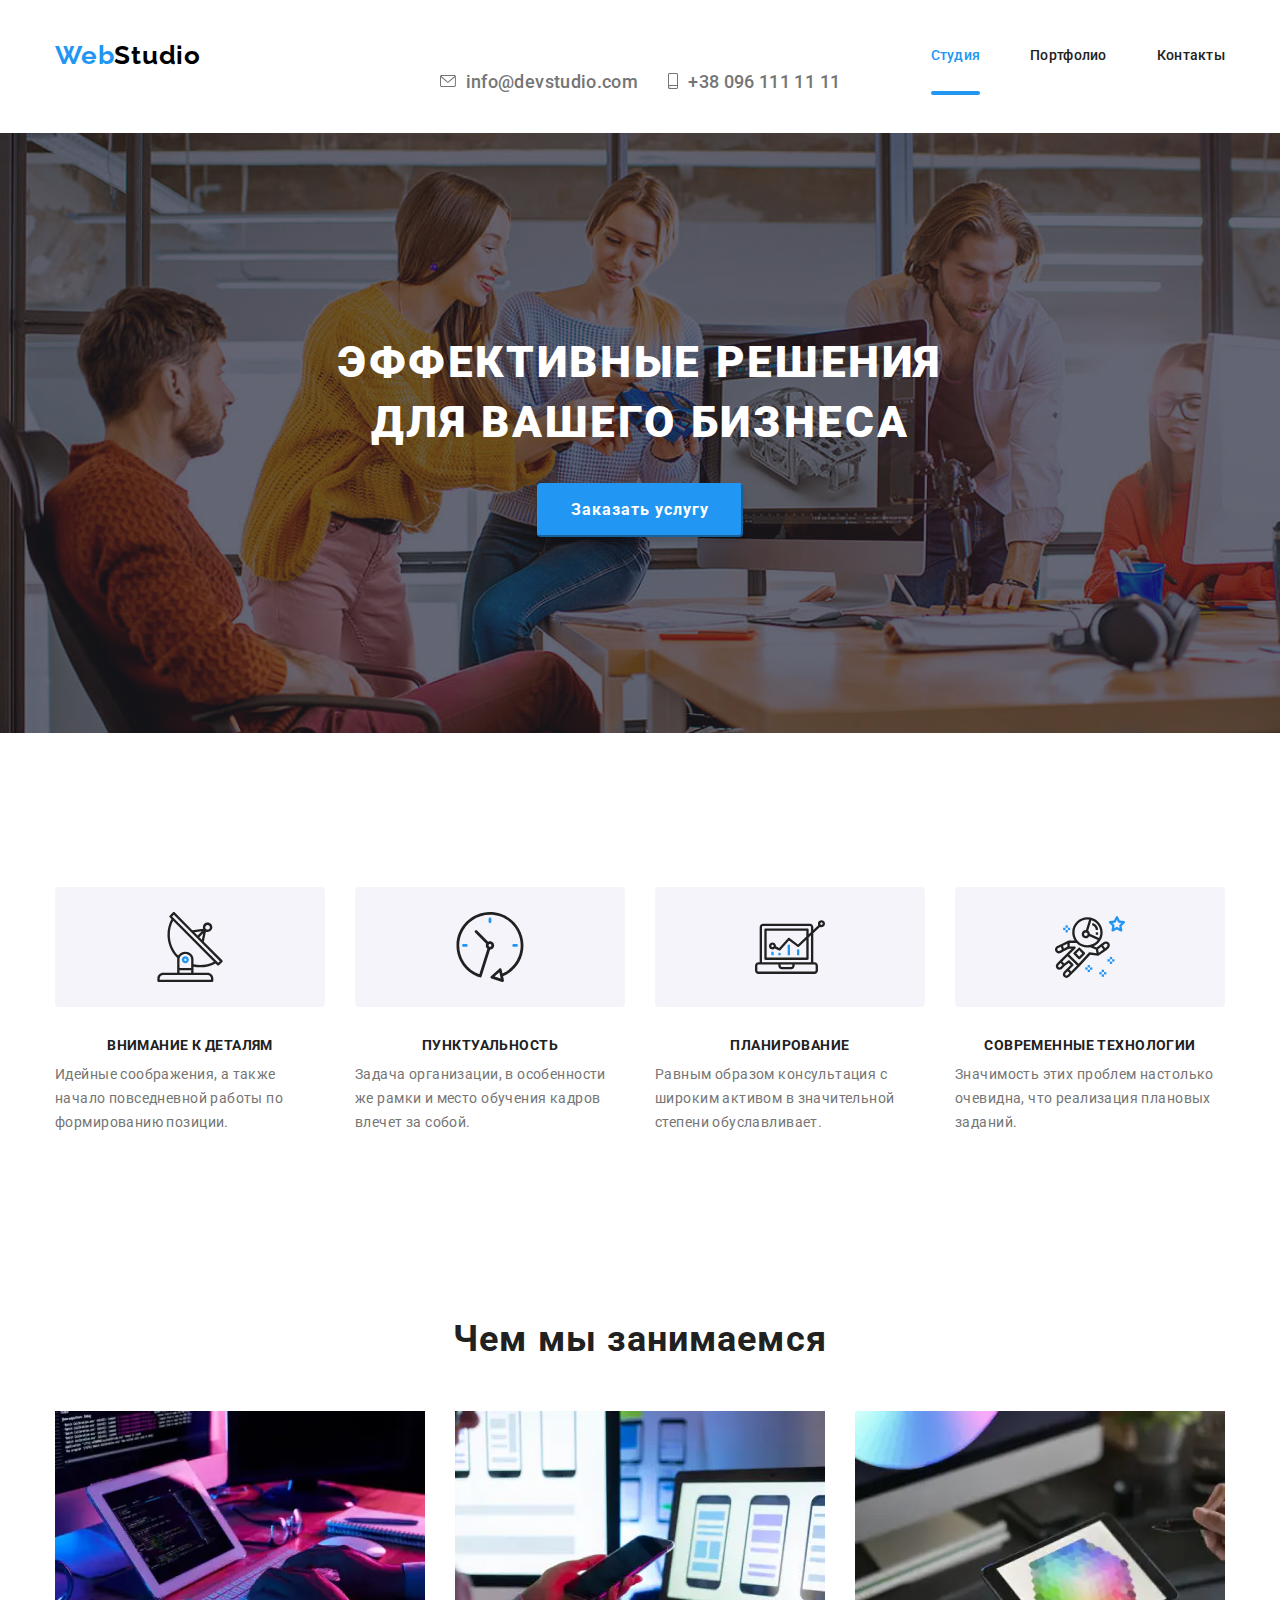
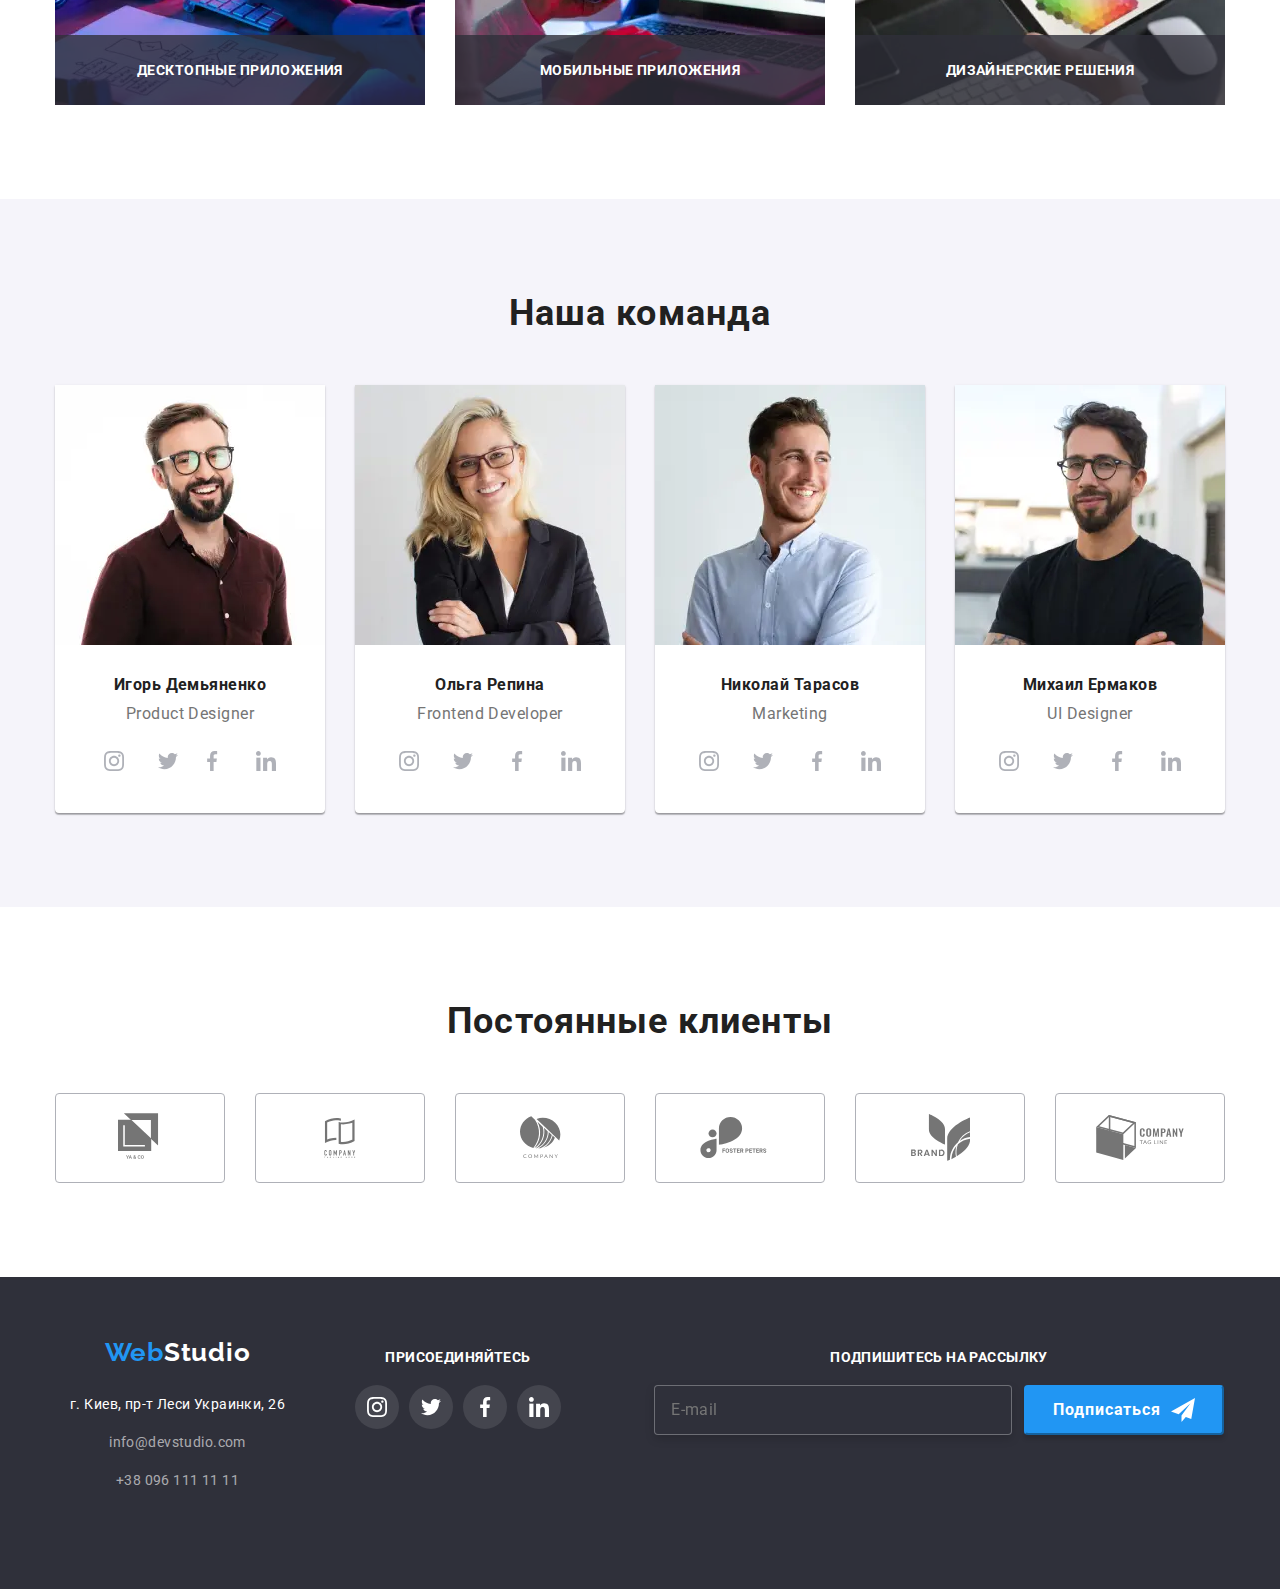
==== commit 9b3ca5e8: "хедер планшет" ====
--- a/index.html
+++ b/index.html
@@ -11,9 +11,10 @@
     <title>WebStudio</title>
 </head>
 <body>
-    <header class="header-section ">
+    <header class="header-section">
         <div class="header-pozition container">
-                    <a href="./index.html" class=header-section__logo link">Web<span class="logo-black">Studio</span>
+            <nav class="header-nav">
+                    <a href="./index.html" class=header-nav__logo link">Web<span class="logo-black">Studio</span>
                     </a>
                 <button class="menu-button" data-menu-button type="button">
                     <svg width="40" height="40">
@@ -39,6 +40,7 @@
                     <a class="navigation__link link" href="#">Контакты</a>
                 </li>
             </ul>
+        </nav>
         <ul class="contacts-header list">
             <address class="contacts-header__address">
             <li class="contacts-header__mail">
--- a/css/main.min.css
+++ b/css/main.min.css
@@ -1,2 +1,2 @@
-.visually-hidden{position:absolute;width:1px;height:1px;margin:-1px;border:0;padding:0;white-space:nowrap;clip-path:inset(100%);clip:rect(0 0 0 0);overflow:hidden}.contacts-header__mail-link:hover,.contacts-header__mail-link:focus,.contacts-header__tel-link:hover,.contacts-header__tel-link:focus,.portfolio-button:hover,.portfolio-button:focus,.contacts-header__mail:hover,.contacts-header__mail:focus,.contacts-header__tel:hover,.contacts-header__tel:focus,.navigation__link:hover,.navigation__link:focus .menu-button:hover,.menu-button:focus{color:#2196F3}.line{position:absolute;width:1600px;height:0px;left:0px;top:80px;border:1px solid #ECECEC}body{font-family:Roboto,sans-serif;color:#757575}h1,h2,h3,h4,h5,h6{margin:0}ul,ol{margin:0;padding:0}p{margin:0}h2,h3{font-family:Roboto,sans-serif;color:#212121}button{align-items:center}img{display:block;max-width:100%;height:auto}.list{list-style:none}.link{text-decoration:none}.container{max-width:480px;padding:0 15px;margin:0 auto}@media screen and (min-width: 768px){.container{max-width:768px}}@media screen and (min-width: 1200px){.container{max-width:1200px}}.header-section{padding-top:16px;padding-bottom:16px;background:#fff;position:relative}.header-section__logo{font-family:Raleway,sans-serif;font-weight:700;font-Size:24px;line-height:1.166;letter-spacing:0.03em;color:#2196F3;text-decoration:none}.logo-black{color:#000}.menu-button{display:inline-flex;padding:0;position:absolute;margin-left:276px;border:none;background-color:transparent;transition:color 250ms cubic-bezier(0.4, 0, 0.2, 1)}@media screen and (min-width: 768px){.menu-button{display:none}}.menu-button__icon-close{fill:currentColor}.menu-button .menu-button__icon-close{display:none}.menu-button.is-open .menu-button__icon-close{display:block}.menu-button__icon-menu{fill:currentColor}.menu-button .menu-button__icon-menu{display:block}.menu-button.is-open .menu-button__icon-menu{display:none}@media screen and (max-width: 767px){.page-header{position:absolute;top:calc(100% + 1px);left:0;z-index:999;opacity:0;visibility:hidden;pointer-events:none;padding-top:60px;padding-bottom:60px;width:100%;height:393px;background-color:#fff;box-shadow:0px 4px 8px rgba(0,0,0,0.04),0px 2px 4px rgba(0,0,0,0.08),0px 1px 3px rgba(0,0,0,0.16);transition:opacity 250ms cubic-bezier(0.4, 0, 0.2, 1),visibility 250ms cubic-bezier(0.4, 0, 0.2, 1)}.page-header.is-open{opacity:1;visibility:visible;pointer-events:auto}}@media screen and (max-width: 767px) and (min-width: 768px){.page-header{display:flex;flex-grow:1;align-items:center}}@media screen and (max-width: 767px){.navigation{text-align:center;margin-left:auto;margin-right:auto}}.navigation__item:not(:last-child){margin-bottom:40px}.navigation__link{position:relative;font-weight:500;font-Size:18px;line-height:1.166;letter-spacing:0.02em;color:#212121;transition:250ms cubic-bezier(0.4, 0, 0.2, 1)}.navigation__link.accent{color:#2196F3}.navigation__link.accent::after{display:block;position:absolute;content:"";width:100%;height:4px;margin-top:8px;border-radius:2px;background-color:#2196F3;transition:all 250ms cubic-bezier(0.4, 0, 0.2, 1)}.contacts-header{font-weight:500;font-size:18px;line-height:1.166;letter-spacing:0.02em;margin-top:60px}.contacts-header__address{text-align:center}.contacts-header__tel,.contacts-header__mail{fill:#757575}.contacts-header__tel-link:hover .contacts-header__svg,.contacts-header__tel-link:focus .contacts-header__svg,.contacts-header__mail-link:hover .contacts-header__svg,.contacts-header__mail-link:focus .contacts-header__svg{fill:#2196F3}.contacts-header__mail-link,.contacts-header__tel-link{display:flex;align-items:center;font-style:normal;color:#757575;justify-content:center}.contacts-header__mail-link{transition:250ms cubic-bezier(0.4, 0, 0.2, 1);margin-bottom:16px}.contacts-header__tel-link{transition:250ms cubic-bezier(0.4, 0, 0.2, 1)}.contacts-header__svg{margin-right:10px;transition:250ms cubic-bezier(0.4, 0, 0.2, 1)}@media screen and (min-width: 768px) and (max-width: 1199px){.container{margin:0 auto}.header-pozition{display:flex;justify-content:space-between}.header-section{display:flex;justify-content:space-between;padding-top:0;padding-bottom:0}.header-section__logo{padding-top:26px}.page-header{display:flex;margin-left:88px}.navigation{display:flex;padding-top:32px}.navigation__link.accent::after{display:block;position:absolute;content:"";width:100%;height:4px;border-radius:2px;top:46px;background-color:#2196F3;transition:all 250ms cubic-bezier(0.4, 0, 0.2, 1)}.navigation__item:not(:last-child){margin-right:50px}.navigation__link{position:relative;font-weight:500;font-Size:14px;line-height:1.172;letter-spacing:0.02em;color:#212121;transition:250ms cubic-bezier(0.4, 0, 0.2, 1)}.contacts-header{font-weight:500;font-size:14px;line-height:1.172;letter-spacing:0.02em;margin-left:84px;margin-top:0;padding-top:21px}}@media screen and (min-width: 1200px){.container{margin:0}.header-section{justify-content:space-between;display:flex;padding-top:24px;padding-bottom:25px;background:#fff}.header-section .header-pozition{display:flex;justify-content:space-between}.header-section__logo{margin-right:93px;font-Size:26px;line-height:1.192}.page-header{display:flex;align-items:center}.navigation{display:flex}.navigation__item:not(:last-child){margin-bottom:0}.navigation__item:not(:last-child){margin-right:50px}.navigation__link{position:relative;font-weight:500;font-Size:14px;line-height:1.172;letter-spacing:0.02em;color:#212121;transition:250ms cubic-bezier(0.4, 0, 0.2, 1)}.navigation__link.accent{color:#2196F3}.navigation__link.accent::after{top:44px;margin-top:0}.contacts-header{margin-top:0}.contacts-header__address{display:flex;align-items:center;justify-content:center}.contacts-header__tel-link:hover .contacts-header__svg,.contacts-header__tel-link:focus .contacts-header__svg,.contacts-header__mail-link:hover .contacts-header__svg,.contacts-header__mail-link:focus .contacts-header__svg{fill:#2196F3}.contacts-header__mail-link,.contacts-header__tel-link{display:flex;align-items:center;justify-content:center;font-style:normal;color:#757575;margin-bottom:0}.contacts-header__mail-link{transition:250ms cubic-bezier(0.4, 0, 0.2, 1)}.contacts-header__tel-link{transition:250ms cubic-bezier(0.4, 0, 0.2, 1)}.contacts-header__svg{margin-right:10px;transition:250ms cubic-bezier(0.4, 0, 0.2, 1)}.header-section .contacts-header__mail-link{margin-right:30px}}.header-section{padding-top:16px;padding-bottom:16px;background:#fff;position:relative}.header-section__logo{font-family:Raleway,sans-serif;font-weight:700;font-Size:24px;line-height:1.166;letter-spacing:0.03em;color:#2196F3;text-decoration:none}.logo-black{color:#000}.menu-button{display:inline-flex;padding:0;position:absolute;margin-left:276px;border:none;background-color:transparent;transition:color 250ms cubic-bezier(0.4, 0, 0.2, 1)}@media screen and (min-width: 768px){.menu-button{display:none}}.menu-button__icon-close{fill:currentColor}.menu-button .menu-button__icon-close{display:none}.menu-button.is-open .menu-button__icon-close{display:block}.menu-button__icon-menu{fill:currentColor}.menu-button .menu-button__icon-menu{display:block}.menu-button.is-open .menu-button__icon-menu{display:none}@media screen and (max-width: 767px){.page-header{position:absolute;top:calc(100% + 1px);left:0;z-index:999;opacity:0;visibility:hidden;pointer-events:none;padding-top:60px;padding-bottom:60px;width:100%;height:393px;background-color:#fff;box-shadow:0px 4px 8px rgba(0,0,0,0.04),0px 2px 4px rgba(0,0,0,0.08),0px 1px 3px rgba(0,0,0,0.16);transition:opacity 250ms cubic-bezier(0.4, 0, 0.2, 1),visibility 250ms cubic-bezier(0.4, 0, 0.2, 1)}.page-header.is-open{opacity:1;visibility:visible;pointer-events:auto}}@media screen and (max-width: 767px) and (min-width: 768px){.page-header{display:flex;flex-grow:1;align-items:center}}@media screen and (max-width: 767px){.navigation{text-align:center;margin-left:auto;margin-right:auto}}.navigation__item:not(:last-child){margin-bottom:40px}.navigation__link{position:relative;font-weight:500;font-Size:18px;line-height:1.166;letter-spacing:0.02em;color:#212121;transition:250ms cubic-bezier(0.4, 0, 0.2, 1)}.navigation__link.accent{color:#2196F3}.navigation__link.accent::after{display:block;position:absolute;content:"";width:100%;height:4px;margin-top:8px;border-radius:2px;background-color:#2196F3;transition:all 250ms cubic-bezier(0.4, 0, 0.2, 1)}.contacts-header{font-weight:500;font-size:18px;line-height:1.166;letter-spacing:0.02em;margin-top:60px}.contacts-header__address{text-align:center}.contacts-header__tel,.contacts-header__mail{fill:#757575}.contacts-header__tel-link:hover .contacts-header__svg,.contacts-header__tel-link:focus .contacts-header__svg,.contacts-header__mail-link:hover .contacts-header__svg,.contacts-header__mail-link:focus .contacts-header__svg{fill:#2196F3}.contacts-header__mail-link,.contacts-header__tel-link{display:flex;align-items:center;font-style:normal;color:#757575;justify-content:center}.contacts-header__mail-link{transition:250ms cubic-bezier(0.4, 0, 0.2, 1);margin-bottom:16px}.contacts-header__tel-link{transition:250ms cubic-bezier(0.4, 0, 0.2, 1)}.contacts-header__svg{margin-right:10px;transition:250ms cubic-bezier(0.4, 0, 0.2, 1)}@media screen and (min-width: 768px) and (max-width: 1199px){.container{margin:0 auto}.header-pozition{display:flex;justify-content:space-between}.header-section{display:flex;justify-content:space-between;padding-top:0;padding-bottom:0}.header-section__logo{padding-top:26px}.page-header{display:flex;margin-left:88px}.navigation{display:flex;padding-top:32px}.navigation__link.accent::after{display:block;position:absolute;content:"";width:100%;height:4px;border-radius:2px;top:46px;background-color:#2196F3;transition:all 250ms cubic-bezier(0.4, 0, 0.2, 1)}.navigation__item:not(:last-child){margin-right:50px}.navigation__link{position:relative;font-weight:500;font-Size:14px;line-height:1.172;letter-spacing:0.02em;color:#212121;transition:250ms cubic-bezier(0.4, 0, 0.2, 1)}.contacts-header{font-weight:500;font-size:14px;line-height:1.172;letter-spacing:0.02em;margin-left:84px;margin-top:0;padding-top:21px}}@media screen and (min-width: 1200px){.container{margin:0}.header-section{justify-content:space-between;display:flex;padding-top:24px;padding-bottom:25px;background:#fff}.header-section .header-pozition{display:flex;justify-content:space-between}.header-section__logo{margin-right:93px;font-Size:26px;line-height:1.192}.page-header{display:flex;align-items:center}.navigation{display:flex}.navigation__item:not(:last-child){margin-bottom:0}.navigation__item:not(:last-child){margin-right:50px}.navigation__link{position:relative;font-weight:500;font-Size:14px;line-height:1.172;letter-spacing:0.02em;color:#212121;transition:250ms cubic-bezier(0.4, 0, 0.2, 1)}.navigation__link.accent{color:#2196F3}.navigation__link.accent::after{top:44px;margin-top:0}.contacts-header{margin-top:0}.contacts-header__address{display:flex;align-items:center;justify-content:center}.contacts-header__tel-link:hover .contacts-header__svg,.contacts-header__tel-link:focus .contacts-header__svg,.contacts-header__mail-link:hover .contacts-header__svg,.contacts-header__mail-link:focus .contacts-header__svg{fill:#2196F3}.contacts-header__mail-link,.contacts-header__tel-link{display:flex;align-items:center;justify-content:center;font-style:normal;color:#757575;margin-bottom:0}.contacts-header__mail-link{transition:250ms cubic-bezier(0.4, 0, 0.2, 1)}.contacts-header__tel-link{transition:250ms cubic-bezier(0.4, 0, 0.2, 1)}.contacts-header__svg{margin-right:10px;transition:250ms cubic-bezier(0.4, 0, 0.2, 1)}.header-section .contacts-header__mail-link{margin-right:30px}}.hero{background-size:cover}.hero__title{font-weight:900;font-size:26px;line-height:1.615;text-align:center;letter-spacing:0.06em;text-transform:uppercase;color:#fff;padding:118px 40px 30px}.hero__position{display:flex;justify-content:center;padding-bottom:118px}.hero__button{text-align:center;font-weight:700;font-size:16px;line-height:1.875;letter-spacing:0.06em;color:#fff;min-width:200px;background-color:transparent;background:#2196F3;box-shadow:0px 4px 4px rgba(0,0,0,0.15);border-radius:4px;padding:10px 32px;cursor:pointer;outline:none;border-color:#2196F3}@media screen and (min-width: 320px) and (max-width: 767px){.hero{background-image:linear-gradient(rgba(47,48,58,0.4), rgba(47,48,58,0.4)),url("../images/hero/hero-1x.jpg");background-repeat:no-repeat;background-position:center top;background-size:480px 400px}}@media screen and (min-device-pixel-ratio: 2) and (min-width: 320px) and (max-width: 767px), screen and (min-resolution: 192dpi) and (min-width: 320px) and (max-width: 767px), screen and (min-resolution: 2dppx) and (min-width: 320px) and (max-width: 767px){.hero{background-image:linear-gradient(rgba(47,48,58,0.4), rgba(47,48,58,0.4)),url("../images/hero/hero-2x.jpg")}}@media screen and (min-width: 768px) and (max-width: 1199px){.hero{background:#2F303A;background-image:linear-gradient(rgba(47,48,58,0.4), rgba(47,48,58,0.4)),url("../images/hero/hero_tablet-1x.jpg");background-repeat:no-repeat;background-size:cover;align-items:center;background-size:768px 400px}}@media screen and (min-device-pixel-ratio: 2) and (min-width: 768px) and (max-width: 1199px), screen and (min-resolution: 192dpi) and (min-width: 768px) and (max-width: 1199px), screen and (min-resolution: 2dppx) and (min-width: 768px) and (max-width: 1199px){.hero{background-image:linear-gradient(rgba(47,48,58,0.4), rgba(47,48,58,0.4)),url("../images/hero/hero_tablet-2x.jpg")}}@media screen and (min-width: 1200px){.hero{width:100%;background-repeat:no-repeat}.hero{background:#2F303A;background-image:linear-gradient(rgba(47,48,58,0.4), rgba(47,48,58,0.4)),url("../images/hero/hero_desk-1x.jpg");background-repeat:no-repeat;background-size:cover;max-width:1600px;height:600px;margin-left:auto;margin-right:auto}.hero__title{font-weight:900;font-size:44px;line-height:1.363;letter-spacing:0.06em;text-transform:uppercase;color:#fff;padding:200px 252px 30px}.hero__position{display:flex;justify-content:center;padding-bottom:200px}.hero__button{text-align:center;font-weight:700;font-size:16px;line-height:1.875;letter-spacing:0.06em;color:#fff;min-width:200px;background-color:transparent;background:#2196F3;box-shadow:0px 4px 4px rgba(0,0,0,0.15);border-radius:4px;padding:10px 32px;cursor:pointer;outline:none;border-color:#2196F3}}@media screen and (min-device-pixel-ratio: 2) and (min-width: 1200px), screen and (min-resolution: 192dpi) and (min-width: 1200px), screen and (min-resolution: 2dppx) and (min-width: 1200px){.hero{background-size:1600px 600px;background-repeat:no-repeat}.hero{background-image:linear-gradient(rgba(47,48,58,0.4), rgba(47,48,58,0.4)),url("../images/hero/hero_desk-2x.jpg")}.modal{position:absolute;width:528px;height:581px;left:536px;top:221px;color:#fff}}.about-us{padding-top:60px;padding-bottom:60px}.about-us .quality__item{width:450px}.about-us .quality__item:not(:last-child){margin-bottom:30px}.about-us .quality__blok{height:120px;display:flex;background:#F5F4FA;border-radius:4px;justify-content:center;align-items:center;margin-bottom:30px}.about-us .qualities{font-weight:700;font-size:14px;line-height:1.142;letter-spacing:0.03em;text-transform:uppercase;color:#212121;margin-bottom:10px;text-align:center}.about-us .qualities__description{font-weight:400;font-size:14px;line-height:1.714;letter-spacing:0.03em;color:#757575}@media screen and (min-width: 768px) and (max-width: 1199px){.about-us .about-us{padding-bottom:30px}.about-us .quality{padding-top:0;display:flex;flex-wrap:wrap}.about-us .quality__item{width:354px}.about-us .quality__item:not(:last-child){margin-bottom:0}.about-us .quality__item:nth-child(2n+1){margin-right:30px}.about-us .quality__item:nth-child(-n+2){margin-bottom:30px}.about-us .quality .quality__blok{margin-bottom:0}}@media screen and (min-width: 1200px){.about-us .quality{display:flex;justify-content:space-between;padding-top:94px}.about-us .quality__item:not(:last-child){margin-right:30px}.about-us .quality__item{width:270px}}.activities{display:none}@media screen and (min-width: 1200px){.activities{padding-bottom:94px;display:block}.activities__title{font-weight:700;font-size:36px;line-height:1.166;text-align:center;letter-spacing:0.03em;color:#212121;padding-top:94px;padding-bottom:50px}.activities__list{display:flex}.activities__item:not(:last-child){margin-right:30px}.activities__thumb{display:flex;position:relative}.activities__description{position:absolute;font-weight:700;font-size:14px;line-height:1.142;text-align:center;letter-spacing:0.03em;text-transform:uppercase;color:#fff;bottom:0;background-color:rgba(47,48,58,0.8);height:70px;width:370px;padding-top:27px;padding-bottom:27px}}.our-staff-section{left:0px;background:#F5F4FA;padding-top:60px}.staff{font-weight:700;font-size:28px;line-height:1.178;text-align:center;letter-spacing:0.03em;color:#212121;padding-top:60px;padding-bottom:30px}.staff__picture{max-width:100%}.staff__item{background:#fff;box-shadow:0px 1px 3px rgba(0,0,0,0.12),0px 1px 1px rgba(0,0,0,0.14),0px 2px 1px rgba(0,0,0,0.2);border-radius:0px 0px 4px 4px;margin-bottom:30px;align-items:center;justify-content:center}.staff-wrapper{padding-top:30px;padding-bottom:16px}.staff-wrapper__name{font-weight:bold;font-size:16px;line-height:1.187;text-align:center;letter-spacing:0.03em;margin-bottom:10px}.staff-wrapper__description{font-weight:400;font-size:16px;line-height:1.187;text-align:center;letter-spacing:0.03em;color:#757575}.staff-icons{padding-bottom:24px}.staff-icons__list{display:flex;justify-content:center}.staff-icons__item:not(:last-child){margin-right:10px}.staff-icons__link{display:flex;justify-content:center;align-items:center;border-radius:25px;background:#FFFFFF;color:#AFB1B8;height:44px;width:44px;transition:background 250ms cubic-bezier(0.4, 0, 0.2, 1)}.staff-icons__link:hover,.staff-icons__link:focus{color:#FFFFFF;background:#2196F3}.staff-icons__svg{fill:currentColor;transition:fill 250ms cubic-bezier(0.4, 0, 0.2, 1)}@media screen and (min-width: 768px) and (max-width: 1199px){.staff{padding-top:0%}.staff__list{display:flex;flex-wrap:wrap;padding-bottom:30px}.staff__item:nth-child(2n+1){margin-right:30px}.staff__picture{max-width:354px}}@media screen and (min-width: 1200px){.our-staff-section{padding-top:94px}.staff{font-weight:700;font-size:36px;line-height:1.166;text-align:center;letter-spacing:0.03em;color:#212121;padding-top:0;padding-bottom:50px}.staff__list{display:flex;padding-bottom:94px}.staff__item{background:#fff;box-shadow:0px 1px 3px rgba(0,0,0,0.12),0px 1px 1px rgba(0,0,0,0.14),0px 2px 1px rgba(0,0,0,0.2);border-radius:0px 0px 4px 4px;margin-bottom:0}.staff__item:not(:last-child){margin-right:30px}.staff-wrapper{padding-top:30px;padding-bottom:16px}.staff-wrapper__name{font-weight:bold;font-size:16px;line-height:1.187;text-align:center;letter-spacing:0.03em;margin-bottom:10px}.staff-wrapper__description{font-weight:400;font-size:16px;line-height:1.187;text-align:center;letter-spacing:0.03em;color:#757575}.staff-icons{padding-bottom:30px}.staff-icons__list{display:flex;justify-content:center}.staff-icons__item:not(:last-child){margin-right:10px}.staff-icons__link{display:flex;justify-content:center;align-items:center;border-radius:25px;background:#FFFFFF;color:#AFB1B8;height:44px;width:44px;transition:background 250ms cubic-bezier(0.4, 0, 0.2, 1)}.staff-icons__link:hover,.staff-icons__link:focus{color:#FFFFFF;background:#2196F3}.staff-icons__svg{fill:currentColor;transition:fill 250ms cubic-bezier(0.4, 0, 0.2, 1)}}.our-clients{padding-top:60px;padding-bottom:30px;font-weight:bold;font-size:28px;line-height:1.178;text-align:center;letter-spacing:0.03em}.our-clients__list{display:flex;flex-wrap:wrap}.our-clients__item{margin-bottom:30px}.our-clients__link{display:flex;justify-content:center;height:90px;width:210px;border:1px solid #AFB1B8;border-radius:4px;align-items:center;color:var(--icon);transition:color 250ms cubic-bezier(0.4, 0, 0.2, 1)}.our-clients__link:hover,.our-clients__link:focus{color:#2196F3;border-color:#2196F3}.our-clients__svg{fill:currentColor;transition:fill 250ms cubic-bezier(0.4, 0, 0.2, 1)}@media screen and (min-width: 320px) and (max-width: 767px){.our-clients__item:nth-child(2n+1){margin-right:30px}}@media screen and (min-width: 768px) and (max-width: 1199px){.our-clients__link{display:flex;justify-content:center;height:90px;width:226px;border:1px solid #AFB1B8;border-radius:4px;align-items:center;color:var(--icon);transition:color 250ms cubic-bezier(0.4, 0, 0.2, 1)}.our-clients__item{margin-right:30px}.our-clients__item:nth-child(3n){margin-right:0}}@media screen and (min-width: 1200px){.our-clients{font-weight:bold;font-size:36px;line-height:1.166;text-align:center;letter-spacing:0.03em;padding-top:94px;padding-bottom:50px}.our-clients__list{justify-content:space-between;padding-bottom:94px;display:flex}.our-clients__item{margin-bottom:0}.our-clients__item:not(:last-child){margin-right:30px}.our-clients__link{display:flex;justify-content:center;height:90px;width:170px;border:1px solid #AFB1B8;border-radius:4px;align-items:center;color:var(--icon);transition:color 250ms cubic-bezier(0.4, 0, 0.2, 1)}.our-clients__link:hover,.our-clients__link:focus{color:#2196F3;border-color:#2196F3}.our-clients__svg{fill:currentColor;transition:fill 250ms cubic-bezier(0.4, 0, 0.2, 1)}}.footer-section{padding-top:60px;padding-bottom:60px;background:#2F303A;margin-top:30px;text-align:center}.footer-left{font-weight:700;font-size:24px;line-height:1.166;letter-spacing:0.03em;color:#2196F3}.footer-left__logo{height:28px;font-family:Raleway,sans-serif;font-weight:700;font-size:24px;line-height:1.166;letter-spacing:0.03em;color:#2196F3}.footer-left__logo-white{color:#fff}.footer-address{margin-top:20px}.footer-address__link{font-style:normal;font-weight:400;font-size:14px;line-height:1.714;letter-spacing:0.03em;color:#fff}.footer-contacts{margin-bottom:60px}.footer-contacts__item{margin-top:8px;font-style:normal}.footer-contacts__mail,.footer-contacts__tel{font-weight:400;font-size:14px;line-height:1.714;letter-spacing:0.03em;color:rgba(255,255,255,0.6)}.footer-center__description{font-weight:700;font-size:14px;line-height:1.142;letter-spacing:0.03em;text-transform:uppercase;color:#FFFFFF;padding-bottom:20px}.footer-icon-list{display:flex;justify-content:center}.footer-icon-list__item:not(:last-child){margin-right:10px}.footer-icon-list__link{display:flex;justify-content:center;align-items:center;border-radius:25px;background:rgba(255,255,255,0.1);color:#FFFFFF;height:44px;width:44px;transition:background 250ms cubic-bezier(0.4, 0, 0.2, 1)}.footer-icon-list__link:hover,.footer-icon-list__link:focus{color:#FFFFFF;background:#2196F3}.footer-icon-list__svg{fill:currentColor;transition:fill 250ms cubic-bezier(0.4, 0, 0.2, 1)}.footer-right__description{font-weight:700;font-size:14px;line-height:1.142;letter-spacing:0.03em;text-transform:uppercase;color:#FFFFFF;padding-top:60px;padding-bottom:20px}.footer-right__mail{height:50px;width:100%;background-color:#2F303A;border:1px solid rgba(255,255,255,0.3);filter:drop-shadow(0px 4px 4px rgba(0,0,0,0.15));border-radius:4px;cursor:pointer;resize:none;padding-left:16px;font-weight:400;font-size:16px;line-height:1.25;letter-spacing:0.03em;color:rgba(255,255,255,0.6)}.footer-right__button{display:block;min-width:200px;height:50px;border-color:#2196F3;background:#2196F3;box-shadow:0px 4px 4px rgba(0,0,0,0.15);border-radius:4px;cursor:pointer;outline:none;margin:20px auto 0}.footer-right__join{font-weight:700;font-size:16px;line-height:1.875;letter-spacing:0.06em;color:#fff}.footer-right__svg{margin-left:10px}@media screen and (min-width: 768px) and (max-width: 1199px){.footer-block{display:flex;flex-wrap:wrap}.footer-left{padding:0 165px 0 76px}.footer-left__logo{height:28px;font-family:Raleway,sans-serif;font-weight:700;font-size:24px;line-height:1.166;letter-spacing:0.03em;color:#2196F3}.footer-left__logo-white{color:#fff}.footer-address{margin-top:20px}.footer-address__link{font-style:normal;font-weight:400;font-size:14px;line-height:1.714;letter-spacing:0.03em;color:#fff}.footer-contacts{margin-bottom:0}.footer-contacts__item{margin-top:9px;font-style:normal}.footer-contacts__mail{font-weight:400;font-size:14px;line-height:1.714;letter-spacing:0.03em;color:rgba(255,255,255,0.6)}.footer-contacts__tel{font-weight:400;font-size:14px;line-height:1.714;letter-spacing:0.03em;color:rgba(255,255,255,0.6)}.footer-center__description{font-weight:700;font-size:14px;line-height:1.142;letter-spacing:0.03em;text-transform:uppercase;color:#FFFFFF;padding-bottom:20px}.footer-icon-list{display:flex;justify-content:center}.footer-icon-list__item:not(:last-child){margin-right:10px}.footer-icon-list__link{display:flex;justify-content:center;align-items:center;border-radius:25px;background:rgba(255,255,255,0.1);color:#FFFFFF;height:44px;width:44px;transition:background 250ms cubic-bezier(0.4, 0, 0.2, 1)}.footer-icon-list__link:hover,.footer-icon-list__link:focus{color:#FFFFFF;background:#2196F3}.footer-icon-list__svg{fill:currentColor;transition:fill 250ms cubic-bezier(0.4, 0, 0.2, 1)}.footer-right__description{padding-left:175px}.footer-right__form{padding-left:166px}.footer-right__mail{width:450px}.footer-right__button{display:block;min-width:200px;height:50px;border-color:#2196F3;background:#2196F3;box-shadow:0px 4px 4px rgba(0,0,0,0.15);border-radius:4px;cursor:pointer;outline:none;margin:20px auto 0}.footer-right__join{font-weight:700;font-size:16px;line-height:1.875;letter-spacing:0.06em;color:#fff}.footer-right__svg{margin-left:10px}}@media screen and (min-width: 1200px){.footer-section{margin-top:0;padding-top:0}.footer-block{display:flex}.footer-left{padding-top:60px;padding-right:70px;padding-left:15px}.footer-left__logo{height:31px;font-family:Raleway,sans-serif;font-weight:700;font-size:26px;line-height:1.192;letter-spacing:0.03em;color:#2196F3}.footer-left__logo-white{color:#fff}.footer-address{margin-top:20px}.footer-address__link{font-style:normal;font-weight:400;font-size:14px;line-height:1.714;letter-spacing:0.03em;color:#fff}.footer-contacts{padding-bottom:0;margin-bottom:0}.footer-contacts__item{margin-top:9px;font-style:normal}.footer-contacts__mail{font-weight:400;font-size:14px;line-height:1.714;letter-spacing:0.03em;color:rgba(255,255,255,0.6)}.footer-contacts__tel{font-weight:400;font-size:14px;line-height:1.714;letter-spacing:0.03em;color:rgba(255,255,255,0.6)}.footer-center{padding-top:72px;padding-bottom:100px}.footer-center__description{font-weight:700;font-size:14px;line-height:1.142;letter-spacing:0.03em;text-transform:uppercase;color:#FFFFFF;padding-bottom:20px}.footer-icon-list{display:flex;justify-content:center}.footer-icon-list__item:not(:last-child){margin-right:10px}.footer-icon-list__link{display:flex;justify-content:center;align-items:center;border-radius:25px;background:rgba(255,255,255,0.1);color:#FFFFFF;height:44px;width:44px;transition:background 250ms cubic-bezier(0.4, 0, 0.2, 1)}.footer-icon-list__link:hover,.footer-icon-list__link:focus{color:#FFFFFF;background:#2196F3}.footer-icon-list__svg{fill:currentColor;transition:fill 250ms cubic-bezier(0.4, 0, 0.2, 1)}.footer-right{padding-left:93px}.footer-right__description{font-weight:700;font-size:14px;line-height:1.142;letter-spacing:0.03em;text-transform:uppercase;color:#FFFFFF;padding-top:72px}.footer-right__form{display:flex}.footer-right__mail{width:358px;height:50px;background-color:#2F303A;border:1px solid rgba(255,255,255,0.3);filter:drop-shadow(0px 4px 4px rgba(0,0,0,0.15));border-radius:4px;cursor:pointer;resize:none;padding-left:16px;margin-right:12px;font-weight:400;font-size:16px;line-height:1.25;letter-spacing:0.03em;color:rgba(255,255,255,0.6)}.footer-right__button{display:flex;justify-content:center;text-align:center;min-width:200px;height:50px;border-color:#2196F3;background:#2196F3;box-shadow:0px 4px 4px rgba(0,0,0,0.15);border-radius:4px;cursor:pointer;outline:none;margin:0}.footer-right__join{font-weight:700;font-size:16px;line-height:1.875;letter-spacing:0.06em;color:#fff}.footer-right__svg{margin-left:10px}}.is-hidden{opacity:0;visibility:hidden;pointer-events:none}.backdrop{position:fixed;left:0;top:0;z-index:100;width:100%;height:100%;background-color:rgba(0,0,0,0.1);transition:all 250ms cubic-bezier(0.4, 0, 0.2, 1)}.modal{padding:40px;position:absolute;top:48%;left:50%;transform:translate(-50%, -50%);width:450px;min-height:609px;background-color:#fff;border-radius:4px}.modal__close-btn{display:flex;position:absolute;top:8px;right:8px;width:30px;height:30px;background:#fff;border:1px solid rgba(0,0,0,0.1);border-radius:50%;padding:0;justify-content:center;cursor:pointer;transition:fill 250ms cubic-bezier(0.4, 0, 0.2, 1)}.modal__close-btn:hover,.modal__close-btn:focus{fill:#2196F3}.modal__description{justify-content:center;display:flex;font-weight:bold;font-size:20px;line-height:1.5;text-align:center;letter-spacing:0.03em;color:#2F303A;margin-bottom:12px}.modal-form{display:flex;flex-direction:column}.modal-form__field{margin-bottom:10px;font-weight:400;font-size:12px;line-height:1.166;letter-spacing:0.01em;color:#757575}.modal-form__input-wrapper{position:relative;display:block;margin-top:4px}.modal-form__input{cursor:pointer;width:100%;height:40px;border:1px solid rgba(33,33,33,0.2);border-radius:4px;padding-left:42px;transition:border 250ms cubic-bezier(0.4, 0, 0.2, 1)}.modal-form__input:focus+.modal-form__icon{fill:#2196F3}.modal-form__input:focus,.modal-form__input:hover{outline:none;border:1px solid #2196F3}.modal-form__icon{position:absolute;display:block;top:50%;left:12px;transform:translateY(-50%);transition:fill 250ms cubic-bezier(0.4, 0, 0.2, 1)}.modal-form-policy:focus,.modal-form-policy:hover{outline:none;border-color:#2196F3}.modal-form-policy{width:100%;height:120px;border:1px solid rgba(33,33,33,0.2);border-radius:4px;padding:12px 16px;font-weight:400;font-size:14px;line-height:1.142;letter-spacing:0.01em;color:rgba(117,117,117,0.5);margin-top:4px;resize:none;transition:border-color 250ms cubic-bezier(0.4, 0, 0.2, 1)}.modal-form-policy__text{position:relative;display:inline;align-items:center;font-weight:400;font-size:12px;line-height:1.166;letter-spacing:0.03em;color:#757575;margin-left:22px}.modal-form-policy__link{font-weight:400;font-size:12px;line-height:1.166;letter-spacing:0.03em;text-decoration-line:underline;color:#2196F3;margin-left:4px}.modal-form-policy__input{position:relative}.modal-form-policy__input:checked+.modal-form-policy__svg{background-color:#2196F3;border:none}.modal-form-policy__svg{border:2px solid #2F303A;border-radius:2px;position:absolute;margin-left:-23px;transition:background-color 250ms cubic-bezier(0.4, 0, 0.2, 1);top:0}.modal-form-policy__btn{font-weight:700;font-size:16px;line-height:1.875;letter-spacing:0.06em;color:#fff;min-width:200px;background-color:transparent;background:#2196F3;box-shadow:0px 4px 4px rgba(0,0,0,0.15);border-radius:4px;padding:10px 32px;cursor:pointer;margin-top:30px;border:none;margin-left:auto;margin-right:auto}.modal-form-policy__btn:focus,.modal-form-policy__btn:hover{outline:none;border-color:#2196F3}@media screen and (min-width: 768px) and (max-width: 1199px){.modal{top:63%}}
+.visually-hidden{position:absolute;width:1px;height:1px;margin:-1px;border:0;padding:0;white-space:nowrap;clip-path:inset(100%);clip:rect(0 0 0 0);overflow:hidden}.contacts-header__mail-link:hover,.contacts-header__mail-link:focus,.contacts-header__tel-link:hover,.contacts-header__tel-link:focus,.portfolio-button:hover,.portfolio-button:focus,.contacts-header__mail:hover,.contacts-header__mail:focus,.contacts-header__tel:hover,.contacts-header__tel:focus,.navigation__link:hover,.navigation__link:focus .menu-button:hover,.menu-button:focus{color:#2196F3}.line{position:absolute;width:1600px;height:0px;left:0px;top:80px;border:1px solid #ECECEC}body{font-family:Roboto,sans-serif;color:#757575}h1,h2,h3,h4,h5,h6{margin:0}ul,ol{margin:0;padding:0}p{margin:0}h2,h3{font-family:Roboto,sans-serif;color:#212121}button{align-items:center}img{display:block;max-width:100%;height:auto}.list{list-style:none}.link{text-decoration:none}.container{max-width:480px;padding:0 15px;margin:0 auto}@media screen and (min-width: 768px){.container{max-width:768px}}@media screen and (min-width: 1200px){.container{max-width:1200px}}.header-section{padding-top:16px;padding-bottom:16px;background:#fff;position:relative}.header-nav__logo{font-family:Raleway,sans-serif;font-weight:700;font-Size:24px;line-height:1.166;letter-spacing:0.03em;color:#2196F3;text-decoration:none}.logo-black{color:#000}.menu-button{display:inline-flex;padding:0;position:absolute;margin-left:276px;border:none;background-color:transparent;transition:color 250ms cubic-bezier(0.4, 0, 0.2, 1)}@media screen and (min-width: 768px){.menu-button{display:none}}.menu-button__icon-close{fill:currentColor}.menu-button .menu-button__icon-close{display:none}.menu-button.is-open .menu-button__icon-close{display:block}.menu-button__icon-menu{fill:currentColor}.menu-button .menu-button__icon-menu{display:block}.menu-button.is-open .menu-button__icon-menu{display:none}@media screen and (max-width: 767px){.page-header{position:absolute;top:calc(100% + 1px);left:0;z-index:999;opacity:0;visibility:hidden;pointer-events:none;padding-top:60px;padding-bottom:60px;width:100%;height:393px;background-color:#fff;box-shadow:0px 4px 8px rgba(0,0,0,0.04),0px 2px 4px rgba(0,0,0,0.08),0px 1px 3px rgba(0,0,0,0.16);transition:opacity 250ms cubic-bezier(0.4, 0, 0.2, 1),visibility 250ms cubic-bezier(0.4, 0, 0.2, 1)}.page-header.is-open{opacity:1;visibility:visible;pointer-events:auto}}@media screen and (max-width: 767px) and (min-width: 768px){.page-header{display:flex;flex-grow:1;align-items:center}}@media screen and (max-width: 767px){.navigation{text-align:center;margin-left:auto;margin-right:auto}}.navigation__item:not(:last-child){margin-bottom:40px}.navigation__link{position:relative;font-weight:500;font-Size:18px;line-height:1.166;letter-spacing:0.02em;color:#212121;transition:250ms cubic-bezier(0.4, 0, 0.2, 1)}.navigation__link.accent{color:#2196F3}.navigation__link.accent::after{display:block;position:absolute;content:"";width:100%;height:4px;margin-top:8px;border-radius:2px;background-color:#2196F3;transition:all 250ms cubic-bezier(0.4, 0, 0.2, 1)}.contacts-header{font-weight:500;font-size:18px;line-height:1.166;letter-spacing:0.02em;margin-top:60px}.contacts-header__address{text-align:center}.contacts-header__tel,.contacts-header__mail{fill:#757575}.contacts-header__tel-link:hover .contacts-header__svg,.contacts-header__tel-link:focus .contacts-header__svg,.contacts-header__mail-link:hover .contacts-header__svg,.contacts-header__mail-link:focus .contacts-header__svg{fill:#2196F3}.contacts-header__mail-link,.contacts-header__tel-link{display:flex;align-items:center;font-style:normal;color:#757575;justify-content:center}.contacts-header__mail-link{transition:250ms cubic-bezier(0.4, 0, 0.2, 1);margin-bottom:16px}.contacts-header__tel-link{transition:250ms cubic-bezier(0.4, 0, 0.2, 1)}.contacts-header__svg{margin-right:10px;transition:250ms cubic-bezier(0.4, 0, 0.2, 1)}@media screen and (min-width: 768px) and (max-width: 1199px){.header-section{padding-top:0;padding-bottom:0}.header-pozition{display:flex;justify-content:space-between;align-items:center}.header-nav{display:flex;justify-content:space-between;align-items:center}.header-nav__logo{margin-right:93px}.navigation{display:flex;align-items:center}.navigation__item:not(:last-child){margin-bottom:0}.navigation__link.accent::after{display:block;position:absolute;content:"";width:100%;height:4px;border-radius:2px;top:46px;background-color:#2196F3;transition:all 250ms cubic-bezier(0.4, 0, 0.2, 1)}.navigation__item:not(:last-child){margin-right:50px}.navigation__link{position:relative;font-weight:500;font-Size:14px;line-height:1.172;letter-spacing:0.02em;color:#212121;transition:250ms cubic-bezier(0.4, 0, 0.2, 1)}.contacts-header{font-weight:500;font-size:14px;line-height:1.172;letter-spacing:0.02em;margin-top:0}}@media screen and (min-width: 1200px){.header-pozition{padding-top:24px;padding-bottom:25px;background:#fff}.header-nav{display:flex;justify-content:space-between;align-items:center}.header-nav__logo{margin-right:93px;font-Size:26px;line-height:1.192}.page-header{display:flex;align-items:center}.navigation{display:flex}.navigation__item:not(:last-child){margin-bottom:0}.navigation__item:not(:last-child){margin-right:50px}.navigation__link{position:relative;font-weight:500;font-Size:14px;line-height:1.172;letter-spacing:0.02em;color:#212121;transition:250ms cubic-bezier(0.4, 0, 0.2, 1)}.navigation__link.accent{color:#2196F3}.navigation__link.accent::after{top:44px;margin-top:0}.contacts-header{margin-top:0}.contacts-header__address{display:flex;align-items:center;justify-content:center}.contacts-header__tel-link:hover .contacts-header__svg,.contacts-header__tel-link:focus .contacts-header__svg,.contacts-header__mail-link:hover .contacts-header__svg,.contacts-header__mail-link:focus .contacts-header__svg{fill:#2196F3}.contacts-header__mail-link,.contacts-header__tel-link{display:flex;align-items:center;justify-content:center;font-style:normal;color:#757575;margin-bottom:0}.contacts-header__mail-link{transition:250ms cubic-bezier(0.4, 0, 0.2, 1)}.contacts-header__tel-link{transition:250ms cubic-bezier(0.4, 0, 0.2, 1)}.contacts-header__svg{margin-right:10px;transition:250ms cubic-bezier(0.4, 0, 0.2, 1)}.header-section .contacts-header__mail-link{margin-right:30px}}.header-section{padding-top:16px;padding-bottom:16px;background:#fff;position:relative}.header-nav__logo{font-family:Raleway,sans-serif;font-weight:700;font-Size:24px;line-height:1.166;letter-spacing:0.03em;color:#2196F3;text-decoration:none}.logo-black{color:#000}.menu-button{display:inline-flex;padding:0;position:absolute;margin-left:276px;border:none;background-color:transparent;transition:color 250ms cubic-bezier(0.4, 0, 0.2, 1)}@media screen and (min-width: 768px){.menu-button{display:none}}.menu-button__icon-close{fill:currentColor}.menu-button .menu-button__icon-close{display:none}.menu-button.is-open .menu-button__icon-close{display:block}.menu-button__icon-menu{fill:currentColor}.menu-button .menu-button__icon-menu{display:block}.menu-button.is-open .menu-button__icon-menu{display:none}@media screen and (max-width: 767px){.page-header{position:absolute;top:calc(100% + 1px);left:0;z-index:999;opacity:0;visibility:hidden;pointer-events:none;padding-top:60px;padding-bottom:60px;width:100%;height:393px;background-color:#fff;box-shadow:0px 4px 8px rgba(0,0,0,0.04),0px 2px 4px rgba(0,0,0,0.08),0px 1px 3px rgba(0,0,0,0.16);transition:opacity 250ms cubic-bezier(0.4, 0, 0.2, 1),visibility 250ms cubic-bezier(0.4, 0, 0.2, 1)}.page-header.is-open{opacity:1;visibility:visible;pointer-events:auto}}@media screen and (max-width: 767px) and (min-width: 768px){.page-header{display:flex;flex-grow:1;align-items:center}}@media screen and (max-width: 767px){.navigation{text-align:center;margin-left:auto;margin-right:auto}}.navigation__item:not(:last-child){margin-bottom:40px}.navigation__link{position:relative;font-weight:500;font-Size:18px;line-height:1.166;letter-spacing:0.02em;color:#212121;transition:250ms cubic-bezier(0.4, 0, 0.2, 1)}.navigation__link.accent{color:#2196F3}.navigation__link.accent::after{display:block;position:absolute;content:"";width:100%;height:4px;margin-top:8px;border-radius:2px;background-color:#2196F3;transition:all 250ms cubic-bezier(0.4, 0, 0.2, 1)}.contacts-header{font-weight:500;font-size:18px;line-height:1.166;letter-spacing:0.02em;margin-top:60px}.contacts-header__address{text-align:center}.contacts-header__tel,.contacts-header__mail{fill:#757575}.contacts-header__tel-link:hover .contacts-header__svg,.contacts-header__tel-link:focus .contacts-header__svg,.contacts-header__mail-link:hover .contacts-header__svg,.contacts-header__mail-link:focus .contacts-header__svg{fill:#2196F3}.contacts-header__mail-link,.contacts-header__tel-link{display:flex;align-items:center;font-style:normal;color:#757575;justify-content:center}.contacts-header__mail-link{transition:250ms cubic-bezier(0.4, 0, 0.2, 1);margin-bottom:16px}.contacts-header__tel-link{transition:250ms cubic-bezier(0.4, 0, 0.2, 1)}.contacts-header__svg{margin-right:10px;transition:250ms cubic-bezier(0.4, 0, 0.2, 1)}@media screen and (min-width: 768px) and (max-width: 1199px){.header-section{padding-top:0;padding-bottom:0}.header-pozition{display:flex;justify-content:space-between;align-items:center}.header-nav{display:flex;justify-content:space-between;align-items:center}.header-nav__logo{margin-right:93px}.navigation{display:flex;align-items:center}.navigation__item:not(:last-child){margin-bottom:0}.navigation__link.accent::after{display:block;position:absolute;content:"";width:100%;height:4px;border-radius:2px;top:46px;background-color:#2196F3;transition:all 250ms cubic-bezier(0.4, 0, 0.2, 1)}.navigation__item:not(:last-child){margin-right:50px}.navigation__link{position:relative;font-weight:500;font-Size:14px;line-height:1.172;letter-spacing:0.02em;color:#212121;transition:250ms cubic-bezier(0.4, 0, 0.2, 1)}.contacts-header{font-weight:500;font-size:14px;line-height:1.172;letter-spacing:0.02em;margin-top:0}}@media screen and (min-width: 1200px){.header-pozition{padding-top:24px;padding-bottom:25px;background:#fff}.header-nav{display:flex;justify-content:space-between;align-items:center}.header-nav__logo{margin-right:93px;font-Size:26px;line-height:1.192}.page-header{display:flex;align-items:center}.navigation{display:flex}.navigation__item:not(:last-child){margin-bottom:0}.navigation__item:not(:last-child){margin-right:50px}.navigation__link{position:relative;font-weight:500;font-Size:14px;line-height:1.172;letter-spacing:0.02em;color:#212121;transition:250ms cubic-bezier(0.4, 0, 0.2, 1)}.navigation__link.accent{color:#2196F3}.navigation__link.accent::after{top:44px;margin-top:0}.contacts-header{margin-top:0}.contacts-header__address{display:flex;align-items:center;justify-content:center}.contacts-header__tel-link:hover .contacts-header__svg,.contacts-header__tel-link:focus .contacts-header__svg,.contacts-header__mail-link:hover .contacts-header__svg,.contacts-header__mail-link:focus .contacts-header__svg{fill:#2196F3}.contacts-header__mail-link,.contacts-header__tel-link{display:flex;align-items:center;justify-content:center;font-style:normal;color:#757575;margin-bottom:0}.contacts-header__mail-link{transition:250ms cubic-bezier(0.4, 0, 0.2, 1)}.contacts-header__tel-link{transition:250ms cubic-bezier(0.4, 0, 0.2, 1)}.contacts-header__svg{margin-right:10px;transition:250ms cubic-bezier(0.4, 0, 0.2, 1)}.header-section .contacts-header__mail-link{margin-right:30px}}.hero{background-size:cover}.hero__title{font-weight:900;font-size:26px;line-height:1.615;text-align:center;letter-spacing:0.06em;text-transform:uppercase;color:#fff;padding:118px 40px 30px}.hero__position{display:flex;justify-content:center;padding-bottom:118px}.hero__button{text-align:center;font-weight:700;font-size:16px;line-height:1.875;letter-spacing:0.06em;color:#fff;min-width:200px;background-color:transparent;background:#2196F3;box-shadow:0px 4px 4px rgba(0,0,0,0.15);border-radius:4px;padding:10px 32px;cursor:pointer;outline:none;border-color:#2196F3}@media screen and (min-width: 320px) and (max-width: 767px){.hero{background-image:linear-gradient(rgba(47,48,58,0.4), rgba(47,48,58,0.4)),url("../images/hero/hero-1x.jpg");background-repeat:no-repeat;background-position:center top;background-size:480px 400px}}@media screen and (min-device-pixel-ratio: 2) and (min-width: 320px) and (max-width: 767px), screen and (min-resolution: 192dpi) and (min-width: 320px) and (max-width: 767px), screen and (min-resolution: 2dppx) and (min-width: 320px) and (max-width: 767px){.hero{background-image:linear-gradient(rgba(47,48,58,0.4), rgba(47,48,58,0.4)),url("../images/hero/hero-2x.jpg")}}@media screen and (min-width: 768px) and (max-width: 1199px){.hero{background:#2F303A;background-image:linear-gradient(rgba(47,48,58,0.4), rgba(47,48,58,0.4)),url("../images/hero/hero_tablet-1x.jpg");background-repeat:no-repeat;background-size:cover;align-items:center;background-size:768px 400px}}@media screen and (min-device-pixel-ratio: 2) and (min-width: 768px) and (max-width: 1199px), screen and (min-resolution: 192dpi) and (min-width: 768px) and (max-width: 1199px), screen and (min-resolution: 2dppx) and (min-width: 768px) and (max-width: 1199px){.hero{background-image:linear-gradient(rgba(47,48,58,0.4), rgba(47,48,58,0.4)),url("../images/hero/hero_tablet-2x.jpg")}}@media screen and (min-width: 1200px){.hero{width:100%;background-repeat:no-repeat}.hero{background:#2F303A;background-image:linear-gradient(rgba(47,48,58,0.4), rgba(47,48,58,0.4)),url("../images/hero/hero_desk-1x.jpg");background-repeat:no-repeat;background-size:cover;max-width:1600px;height:600px;margin-left:auto;margin-right:auto}.hero__title{font-weight:900;font-size:44px;line-height:1.363;letter-spacing:0.06em;text-transform:uppercase;color:#fff;padding:200px 252px 30px}.hero__position{display:flex;justify-content:center;padding-bottom:200px}.hero__button{text-align:center;font-weight:700;font-size:16px;line-height:1.875;letter-spacing:0.06em;color:#fff;min-width:200px;background-color:transparent;background:#2196F3;box-shadow:0px 4px 4px rgba(0,0,0,0.15);border-radius:4px;padding:10px 32px;cursor:pointer;outline:none;border-color:#2196F3}}@media screen and (min-device-pixel-ratio: 2) and (min-width: 1200px), screen and (min-resolution: 192dpi) and (min-width: 1200px), screen and (min-resolution: 2dppx) and (min-width: 1200px){.hero{background-size:1600px 600px;background-repeat:no-repeat}.hero{background-image:linear-gradient(rgba(47,48,58,0.4), rgba(47,48,58,0.4)),url("../images/hero/hero_desk-2x.jpg")}.modal{position:absolute;width:528px;height:581px;left:536px;top:221px;color:#fff}}.about-us{padding-top:60px;padding-bottom:60px}.about-us .quality__item{width:450px}.about-us .quality__item:not(:last-child){margin-bottom:30px}.about-us .quality__blok{height:120px;display:flex;background:#F5F4FA;border-radius:4px;justify-content:center;align-items:center;margin-bottom:30px}.about-us .qualities{font-weight:700;font-size:14px;line-height:1.142;letter-spacing:0.03em;text-transform:uppercase;color:#212121;margin-bottom:10px;text-align:center}.about-us .qualities__description{font-weight:400;font-size:14px;line-height:1.714;letter-spacing:0.03em;color:#757575}@media screen and (min-width: 768px) and (max-width: 1199px){.about-us .about-us{padding-bottom:30px}.about-us .quality{padding-top:0;display:flex;flex-wrap:wrap}.about-us .quality__item{width:354px}.about-us .quality__item:not(:last-child){margin-bottom:0}.about-us .quality__item:nth-child(2n+1){margin-right:30px}.about-us .quality__item:nth-child(-n+2){margin-bottom:30px}.about-us .quality .quality__blok{margin-bottom:0}}@media screen and (min-width: 1200px){.about-us .quality{display:flex;justify-content:space-between;padding-top:94px}.about-us .quality__item:not(:last-child){margin-right:30px}.about-us .quality__item{width:270px}}.activities{display:none}@media screen and (min-width: 1200px){.activities{padding-bottom:94px;display:block}.activities__title{font-weight:700;font-size:36px;line-height:1.166;text-align:center;letter-spacing:0.03em;color:#212121;padding-top:94px;padding-bottom:50px}.activities__list{display:flex}.activities__item:not(:last-child){margin-right:30px}.activities__thumb{display:flex;position:relative}.activities__description{position:absolute;font-weight:700;font-size:14px;line-height:1.142;text-align:center;letter-spacing:0.03em;text-transform:uppercase;color:#fff;bottom:0;background-color:rgba(47,48,58,0.8);height:70px;width:370px;padding-top:27px;padding-bottom:27px}}.our-staff-section{left:0px;background:#F5F4FA;padding-top:60px}.staff{font-weight:700;font-size:28px;line-height:1.178;text-align:center;letter-spacing:0.03em;color:#212121;padding-top:60px;padding-bottom:30px}.staff__picture{max-width:100%}.staff__item{background:#fff;box-shadow:0px 1px 3px rgba(0,0,0,0.12),0px 1px 1px rgba(0,0,0,0.14),0px 2px 1px rgba(0,0,0,0.2);border-radius:0px 0px 4px 4px;margin-bottom:30px;align-items:center;justify-content:center}.staff-wrapper{padding-top:30px;padding-bottom:16px}.staff-wrapper__name{font-weight:bold;font-size:16px;line-height:1.187;text-align:center;letter-spacing:0.03em;margin-bottom:10px}.staff-wrapper__description{font-weight:400;font-size:16px;line-height:1.187;text-align:center;letter-spacing:0.03em;color:#757575}.staff-icons{padding-bottom:24px}.staff-icons__list{display:flex;justify-content:center}.staff-icons__item:not(:last-child){margin-right:10px}.staff-icons__link{display:flex;justify-content:center;align-items:center;border-radius:25px;background:#FFFFFF;color:#AFB1B8;height:44px;width:44px;transition:background 250ms cubic-bezier(0.4, 0, 0.2, 1)}.staff-icons__link:hover,.staff-icons__link:focus{color:#FFFFFF;background:#2196F3}.staff-icons__svg{fill:currentColor;transition:fill 250ms cubic-bezier(0.4, 0, 0.2, 1)}@media screen and (min-width: 768px) and (max-width: 1199px){.staff{padding-top:0%}.staff__list{display:flex;flex-wrap:wrap;padding-bottom:30px}.staff__item:nth-child(2n+1){margin-right:30px}.staff__picture{max-width:354px}}@media screen and (min-width: 1200px){.our-staff-section{padding-top:94px}.staff{font-weight:700;font-size:36px;line-height:1.166;text-align:center;letter-spacing:0.03em;color:#212121;padding-top:0;padding-bottom:50px}.staff__list{display:flex;padding-bottom:94px}.staff__item{background:#fff;box-shadow:0px 1px 3px rgba(0,0,0,0.12),0px 1px 1px rgba(0,0,0,0.14),0px 2px 1px rgba(0,0,0,0.2);border-radius:0px 0px 4px 4px;margin-bottom:0}.staff__item:not(:last-child){margin-right:30px}.staff-wrapper{padding-top:30px;padding-bottom:16px}.staff-wrapper__name{font-weight:bold;font-size:16px;line-height:1.187;text-align:center;letter-spacing:0.03em;margin-bottom:10px}.staff-wrapper__description{font-weight:400;font-size:16px;line-height:1.187;text-align:center;letter-spacing:0.03em;color:#757575}.staff-icons{padding-bottom:30px}.staff-icons__list{display:flex;justify-content:center}.staff-icons__item:not(:last-child){margin-right:10px}.staff-icons__link{display:flex;justify-content:center;align-items:center;border-radius:25px;background:#FFFFFF;color:#AFB1B8;height:44px;width:44px;transition:background 250ms cubic-bezier(0.4, 0, 0.2, 1)}.staff-icons__link:hover,.staff-icons__link:focus{color:#FFFFFF;background:#2196F3}.staff-icons__svg{fill:currentColor;transition:fill 250ms cubic-bezier(0.4, 0, 0.2, 1)}}.our-clients{padding-top:60px;padding-bottom:30px;font-weight:bold;font-size:28px;line-height:1.178;text-align:center;letter-spacing:0.03em}.our-clients__list{display:flex;flex-wrap:wrap}.our-clients__item{margin-bottom:30px}.our-clients__link{display:flex;justify-content:center;height:90px;width:210px;border:1px solid #AFB1B8;border-radius:4px;align-items:center;color:var(--icon);transition:color 250ms cubic-bezier(0.4, 0, 0.2, 1)}.our-clients__link:hover,.our-clients__link:focus{color:#2196F3;border-color:#2196F3}.our-clients__svg{fill:currentColor;transition:fill 250ms cubic-bezier(0.4, 0, 0.2, 1)}@media screen and (min-width: 320px) and (max-width: 767px){.our-clients__item:nth-child(2n+1){margin-right:30px}}@media screen and (min-width: 768px) and (max-width: 1199px){.our-clients__link{display:flex;justify-content:center;height:90px;width:226px;border:1px solid #AFB1B8;border-radius:4px;align-items:center;color:var(--icon);transition:color 250ms cubic-bezier(0.4, 0, 0.2, 1)}.our-clients__item{margin-right:30px}.our-clients__item:nth-child(3n){margin-right:0}}@media screen and (min-width: 1200px){.our-clients{font-weight:bold;font-size:36px;line-height:1.166;text-align:center;letter-spacing:0.03em;padding-top:94px;padding-bottom:50px}.our-clients__list{justify-content:space-between;padding-bottom:94px;display:flex}.our-clients__item{margin-bottom:0}.our-clients__item:not(:last-child){margin-right:30px}.our-clients__link{display:flex;justify-content:center;height:90px;width:170px;border:1px solid #AFB1B8;border-radius:4px;align-items:center;color:var(--icon);transition:color 250ms cubic-bezier(0.4, 0, 0.2, 1)}.our-clients__link:hover,.our-clients__link:focus{color:#2196F3;border-color:#2196F3}.our-clients__svg{fill:currentColor;transition:fill 250ms cubic-bezier(0.4, 0, 0.2, 1)}}.footer-section{padding-top:60px;padding-bottom:60px;background:#2F303A;margin-top:30px;text-align:center}.footer-left{font-weight:700;font-size:24px;line-height:1.166;letter-spacing:0.03em;color:#2196F3}.footer-left__logo{height:28px;font-family:Raleway,sans-serif;font-weight:700;font-size:24px;line-height:1.166;letter-spacing:0.03em;color:#2196F3}.footer-left__logo-white{color:#fff}.footer-address{margin-top:20px}.footer-address__link{font-style:normal;font-weight:400;font-size:14px;line-height:1.714;letter-spacing:0.03em;color:#fff}.footer-contacts{margin-bottom:60px}.footer-contacts__item{margin-top:8px;font-style:normal}.footer-contacts__mail,.footer-contacts__tel{font-weight:400;font-size:14px;line-height:1.714;letter-spacing:0.03em;color:rgba(255,255,255,0.6)}.footer-center__description{font-weight:700;font-size:14px;line-height:1.142;letter-spacing:0.03em;text-transform:uppercase;color:#FFFFFF;padding-bottom:20px}.footer-icon-list{display:flex;justify-content:center}.footer-icon-list__item:not(:last-child){margin-right:10px}.footer-icon-list__link{display:flex;justify-content:center;align-items:center;border-radius:25px;background:rgba(255,255,255,0.1);color:#FFFFFF;height:44px;width:44px;transition:background 250ms cubic-bezier(0.4, 0, 0.2, 1)}.footer-icon-list__link:hover,.footer-icon-list__link:focus{color:#FFFFFF;background:#2196F3}.footer-icon-list__svg{fill:currentColor;transition:fill 250ms cubic-bezier(0.4, 0, 0.2, 1)}.footer-right__description{font-weight:700;font-size:14px;line-height:1.142;letter-spacing:0.03em;text-transform:uppercase;color:#FFFFFF;padding-top:60px;padding-bottom:20px}.footer-right__mail{height:50px;width:100%;background-color:#2F303A;border:1px solid rgba(255,255,255,0.3);filter:drop-shadow(0px 4px 4px rgba(0,0,0,0.15));border-radius:4px;cursor:pointer;resize:none;padding-left:16px;font-weight:400;font-size:16px;line-height:1.25;letter-spacing:0.03em;color:rgba(255,255,255,0.6)}.footer-right__button{display:block;min-width:200px;height:50px;border-color:#2196F3;background:#2196F3;box-shadow:0px 4px 4px rgba(0,0,0,0.15);border-radius:4px;cursor:pointer;outline:none;margin:20px auto 0}.footer-right__join{font-weight:700;font-size:16px;line-height:1.875;letter-spacing:0.06em;color:#fff}.footer-right__svg{margin-left:10px}@media screen and (min-width: 768px) and (max-width: 1199px){.footer-block{display:flex;flex-wrap:wrap}.footer-left{padding:0 165px 0 76px}.footer-left__logo{height:28px;font-family:Raleway,sans-serif;font-weight:700;font-size:24px;line-height:1.166;letter-spacing:0.03em;color:#2196F3}.footer-left__logo-white{color:#fff}.footer-address{margin-top:20px}.footer-address__link{font-style:normal;font-weight:400;font-size:14px;line-height:1.714;letter-spacing:0.03em;color:#fff}.footer-contacts{margin-bottom:0}.footer-contacts__item{margin-top:9px;font-style:normal}.footer-contacts__mail{font-weight:400;font-size:14px;line-height:1.714;letter-spacing:0.03em;color:rgba(255,255,255,0.6)}.footer-contacts__tel{font-weight:400;font-size:14px;line-height:1.714;letter-spacing:0.03em;color:rgba(255,255,255,0.6)}.footer-center__description{font-weight:700;font-size:14px;line-height:1.142;letter-spacing:0.03em;text-transform:uppercase;color:#FFFFFF;padding-bottom:20px}.footer-icon-list{display:flex;justify-content:center}.footer-icon-list__item:not(:last-child){margin-right:10px}.footer-icon-list__link{display:flex;justify-content:center;align-items:center;border-radius:25px;background:rgba(255,255,255,0.1);color:#FFFFFF;height:44px;width:44px;transition:background 250ms cubic-bezier(0.4, 0, 0.2, 1)}.footer-icon-list__link:hover,.footer-icon-list__link:focus{color:#FFFFFF;background:#2196F3}.footer-icon-list__svg{fill:currentColor;transition:fill 250ms cubic-bezier(0.4, 0, 0.2, 1)}.footer-right__description{padding-left:175px}.footer-right__form{padding-left:166px}.footer-right__mail{width:450px}.footer-right__button{display:block;min-width:200px;height:50px;border-color:#2196F3;background:#2196F3;box-shadow:0px 4px 4px rgba(0,0,0,0.15);border-radius:4px;cursor:pointer;outline:none;margin:20px auto 0}.footer-right__join{font-weight:700;font-size:16px;line-height:1.875;letter-spacing:0.06em;color:#fff}.footer-right__svg{margin-left:10px}}@media screen and (min-width: 1200px){.footer-section{margin-top:0;padding-top:0}.footer-block{display:flex}.footer-left{padding-top:60px;padding-right:70px;padding-left:15px}.footer-left__logo{height:31px;font-family:Raleway,sans-serif;font-weight:700;font-size:26px;line-height:1.192;letter-spacing:0.03em;color:#2196F3}.footer-left__logo-white{color:#fff}.footer-address{margin-top:20px}.footer-address__link{font-style:normal;font-weight:400;font-size:14px;line-height:1.714;letter-spacing:0.03em;color:#fff}.footer-contacts{padding-bottom:0;margin-bottom:0}.footer-contacts__item{margin-top:9px;font-style:normal}.footer-contacts__mail{font-weight:400;font-size:14px;line-height:1.714;letter-spacing:0.03em;color:rgba(255,255,255,0.6)}.footer-contacts__tel{font-weight:400;font-size:14px;line-height:1.714;letter-spacing:0.03em;color:rgba(255,255,255,0.6)}.footer-center{padding-top:72px;padding-bottom:100px}.footer-center__description{font-weight:700;font-size:14px;line-height:1.142;letter-spacing:0.03em;text-transform:uppercase;color:#FFFFFF;padding-bottom:20px}.footer-icon-list{display:flex;justify-content:center}.footer-icon-list__item:not(:last-child){margin-right:10px}.footer-icon-list__link{display:flex;justify-content:center;align-items:center;border-radius:25px;background:rgba(255,255,255,0.1);color:#FFFFFF;height:44px;width:44px;transition:background 250ms cubic-bezier(0.4, 0, 0.2, 1)}.footer-icon-list__link:hover,.footer-icon-list__link:focus{color:#FFFFFF;background:#2196F3}.footer-icon-list__svg{fill:currentColor;transition:fill 250ms cubic-bezier(0.4, 0, 0.2, 1)}.footer-right{padding-left:93px}.footer-right__description{font-weight:700;font-size:14px;line-height:1.142;letter-spacing:0.03em;text-transform:uppercase;color:#FFFFFF;padding-top:72px}.footer-right__form{display:flex}.footer-right__mail{width:358px;height:50px;background-color:#2F303A;border:1px solid rgba(255,255,255,0.3);filter:drop-shadow(0px 4px 4px rgba(0,0,0,0.15));border-radius:4px;cursor:pointer;resize:none;padding-left:16px;margin-right:12px;font-weight:400;font-size:16px;line-height:1.25;letter-spacing:0.03em;color:rgba(255,255,255,0.6)}.footer-right__button{display:flex;justify-content:center;text-align:center;min-width:200px;height:50px;border-color:#2196F3;background:#2196F3;box-shadow:0px 4px 4px rgba(0,0,0,0.15);border-radius:4px;cursor:pointer;outline:none;margin:0}.footer-right__join{font-weight:700;font-size:16px;line-height:1.875;letter-spacing:0.06em;color:#fff}.footer-right__svg{margin-left:10px}}.is-hidden{opacity:0;visibility:hidden;pointer-events:none}.backdrop{position:fixed;left:0;top:0;z-index:100;width:100%;height:100%;background-color:rgba(0,0,0,0.1);transition:all 250ms cubic-bezier(0.4, 0, 0.2, 1)}.modal{padding:40px;position:absolute;top:48%;left:50%;transform:translate(-50%, -50%);width:450px;min-height:609px;background-color:#fff;border-radius:4px}.modal__close-btn{display:flex;position:absolute;top:8px;right:8px;width:30px;height:30px;background:#fff;border:1px solid rgba(0,0,0,0.1);border-radius:50%;padding:0;justify-content:center;cursor:pointer;transition:fill 250ms cubic-bezier(0.4, 0, 0.2, 1)}.modal__close-btn:hover,.modal__close-btn:focus{fill:#2196F3}.modal__description{justify-content:center;display:flex;font-weight:bold;font-size:20px;line-height:1.5;text-align:center;letter-spacing:0.03em;color:#2F303A;margin-bottom:12px}.modal-form{display:flex;flex-direction:column}.modal-form__field{margin-bottom:10px;font-weight:400;font-size:12px;line-height:1.166;letter-spacing:0.01em;color:#757575}.modal-form__input-wrapper{position:relative;display:block;margin-top:4px}.modal-form__input{cursor:pointer;width:100%;height:40px;border:1px solid rgba(33,33,33,0.2);border-radius:4px;padding-left:42px;transition:border 250ms cubic-bezier(0.4, 0, 0.2, 1)}.modal-form__input:focus+.modal-form__icon{fill:#2196F3}.modal-form__input:focus,.modal-form__input:hover{outline:none;border:1px solid #2196F3}.modal-form__icon{position:absolute;display:block;top:50%;left:12px;transform:translateY(-50%);transition:fill 250ms cubic-bezier(0.4, 0, 0.2, 1)}.modal-form-policy:focus,.modal-form-policy:hover{outline:none;border-color:#2196F3}.modal-form-policy{width:100%;height:120px;border:1px solid rgba(33,33,33,0.2);border-radius:4px;padding:12px 16px;font-weight:400;font-size:14px;line-height:1.142;letter-spacing:0.01em;color:rgba(117,117,117,0.5);margin-top:4px;resize:none;transition:border-color 250ms cubic-bezier(0.4, 0, 0.2, 1)}.modal-form-policy__text{position:relative;display:inline;align-items:center;font-weight:400;font-size:12px;line-height:1.166;letter-spacing:0.03em;color:#757575;margin-left:22px}.modal-form-policy__link{font-weight:400;font-size:12px;line-height:1.166;letter-spacing:0.03em;text-decoration-line:underline;color:#2196F3;margin-left:4px}.modal-form-policy__input{position:relative}.modal-form-policy__input:checked+.modal-form-policy__svg{background-color:#2196F3;border:none}.modal-form-policy__svg{border:2px solid #2F303A;border-radius:2px;position:absolute;margin-left:-23px;transition:background-color 250ms cubic-bezier(0.4, 0, 0.2, 1);top:0}.modal-form-policy__btn{font-weight:700;font-size:16px;line-height:1.875;letter-spacing:0.06em;color:#fff;min-width:200px;background-color:transparent;background:#2196F3;box-shadow:0px 4px 4px rgba(0,0,0,0.15);border-radius:4px;padding:10px 32px;cursor:pointer;margin-top:30px;border:none;margin-left:auto;margin-right:auto}.modal-form-policy__btn:focus,.modal-form-policy__btn:hover{outline:none;border-color:#2196F3}@media screen and (min-width: 768px) and (max-width: 1199px){.modal{top:63%}}
 /*# sourceMappingURL=main.min.css.map */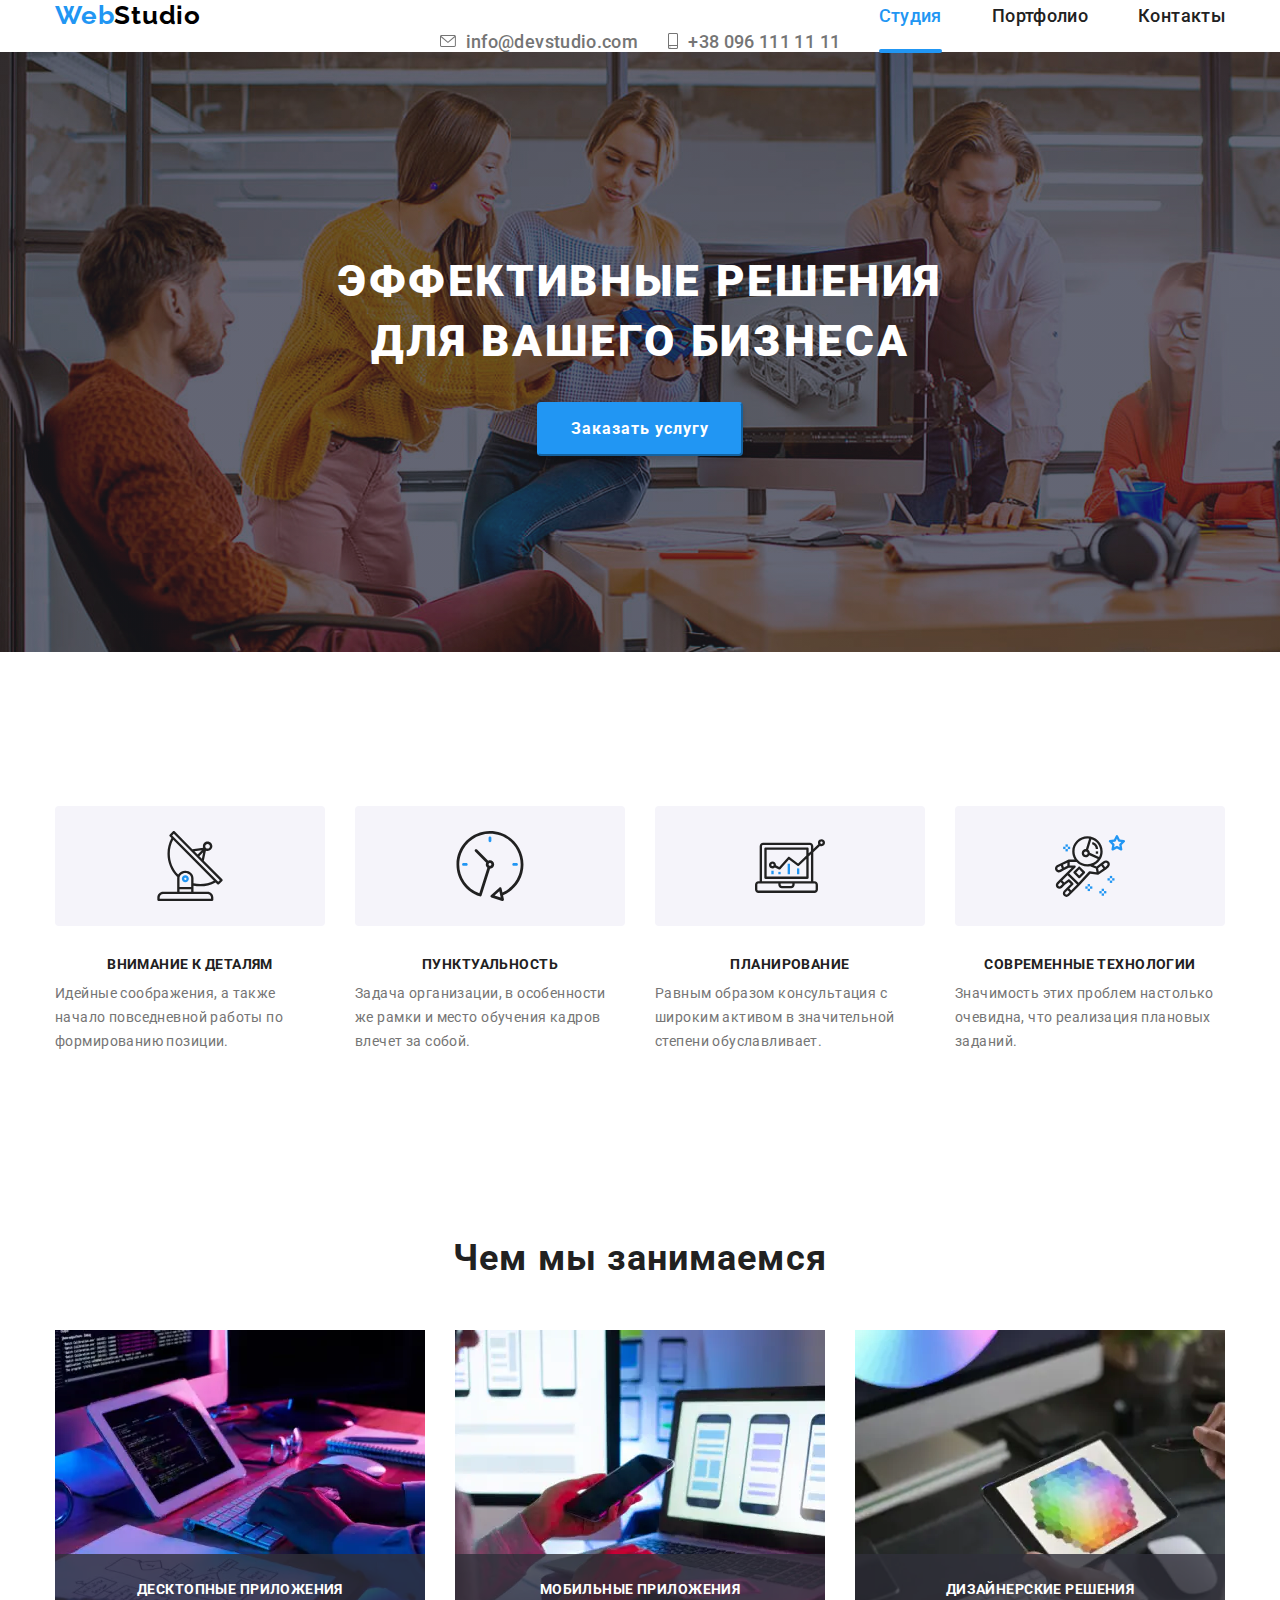
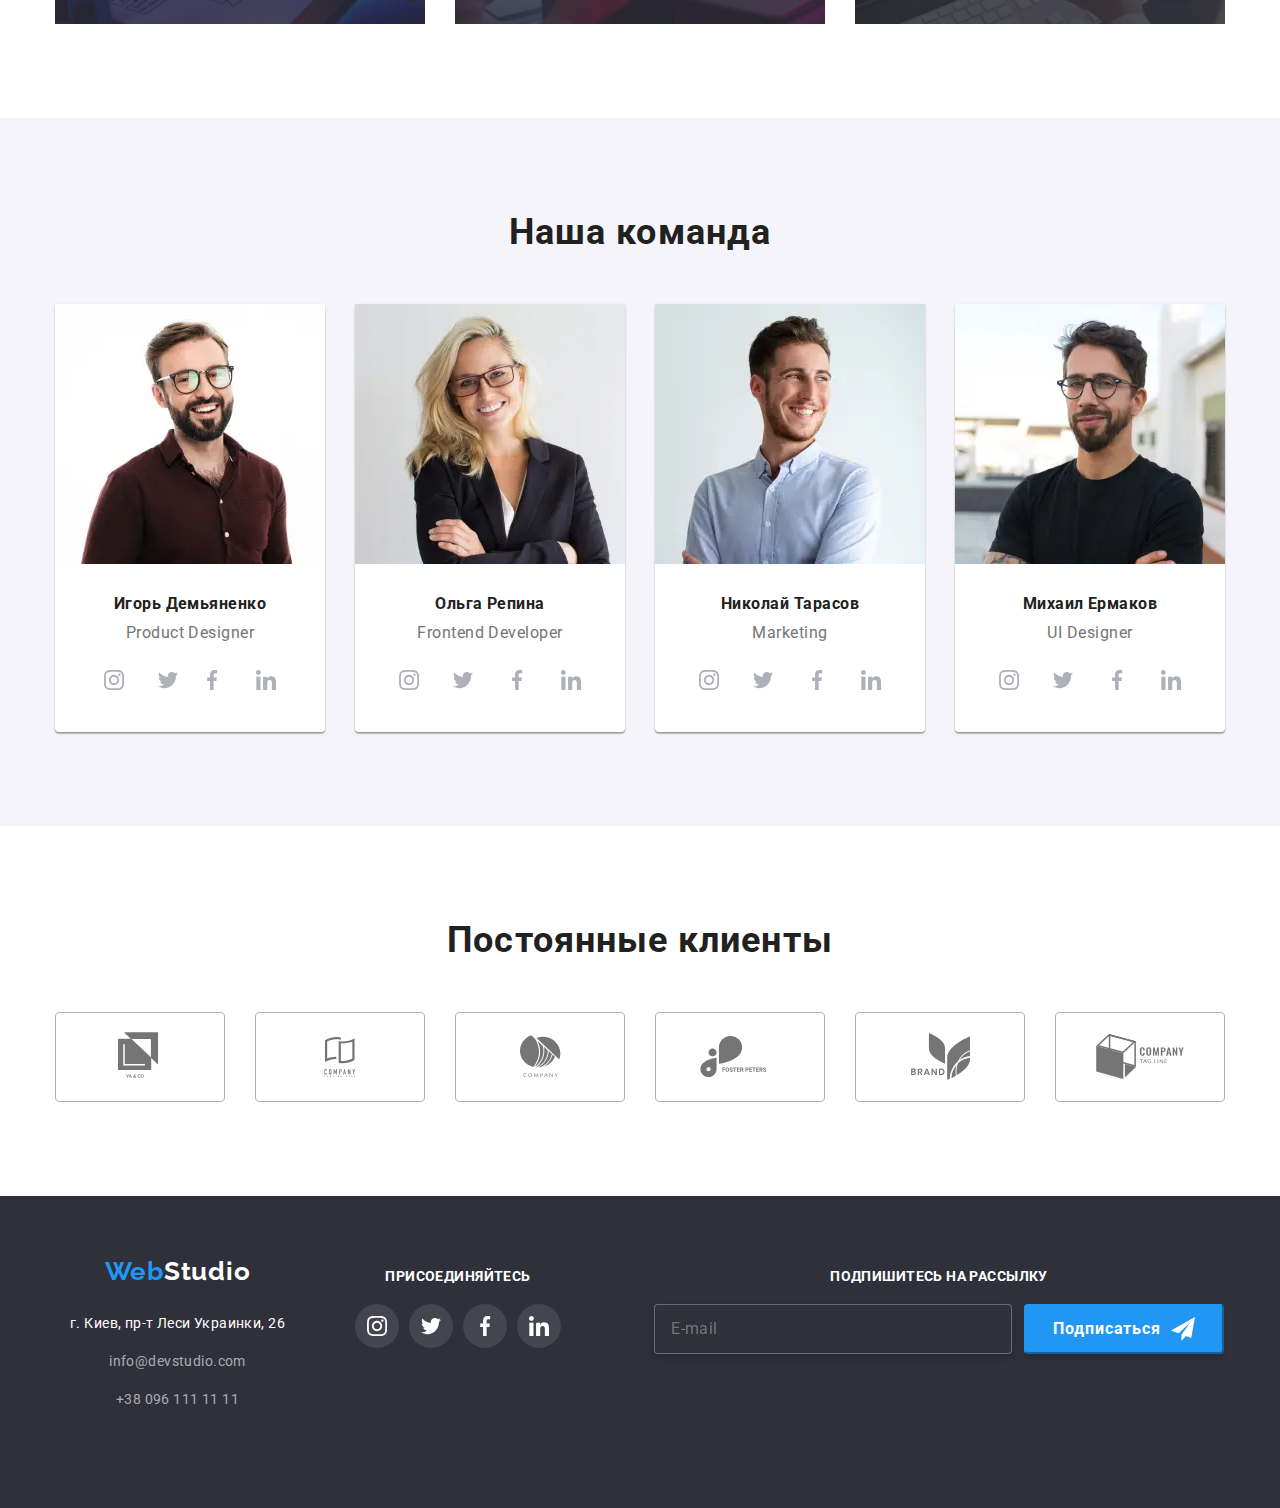
==== commit ef75ab8e: "хедер" ====
--- a/index.html
+++ b/index.html
@@ -28,8 +28,7 @@
                     </use>
                     </svg>
                   </button>
-                  <div class="page-header" data-menu>
-            <ul class="navigation list">
+            <ul class="navigation list" data-menu>
                 <li class="navigation__item">
                     <a class="navigation__link accent link" href="./index.html">Студия</a>
                 </li>
@@ -42,7 +41,6 @@
             </ul>
         </nav>
         <ul class="contacts-header list">
-            <address class="contacts-header__address">
             <li class="contacts-header__mail">
                 <a class="contacts-header__mail-link link" href="mailto:info@devstudio.com">
                     <svg class="contacts-header__svg" width="16" height="12">
@@ -56,10 +54,8 @@
                   <use href="./images/sprite.svg#icon-smartphone"></use>  
                 </svg>
                     +38 096 111 11 11</a>
-            </address>
             </li>  
         </ul>
-    </div>
 </div>
     </header>
     <main>
--- a/css/main.min.css
+++ b/css/main.min.css
@@ -1,2 +1,2 @@
-.visually-hidden{position:absolute;width:1px;height:1px;margin:-1px;border:0;padding:0;white-space:nowrap;clip-path:inset(100%);clip:rect(0 0 0 0);overflow:hidden}.contacts-header__mail-link:hover,.contacts-header__mail-link:focus,.contacts-header__tel-link:hover,.contacts-header__tel-link:focus,.portfolio-button:hover,.portfolio-button:focus,.contacts-header__mail:hover,.contacts-header__mail:focus,.contacts-header__tel:hover,.contacts-header__tel:focus,.navigation__link:hover,.navigation__link:focus .menu-button:hover,.menu-button:focus{color:#2196F3}.line{position:absolute;width:1600px;height:0px;left:0px;top:80px;border:1px solid #ECECEC}body{font-family:Roboto,sans-serif;color:#757575}h1,h2,h3,h4,h5,h6{margin:0}ul,ol{margin:0;padding:0}p{margin:0}h2,h3{font-family:Roboto,sans-serif;color:#212121}button{align-items:center}img{display:block;max-width:100%;height:auto}.list{list-style:none}.link{text-decoration:none}.container{max-width:480px;padding:0 15px;margin:0 auto}@media screen and (min-width: 768px){.container{max-width:768px}}@media screen and (min-width: 1200px){.container{max-width:1200px}}.header-section{padding-top:16px;padding-bottom:16px;background:#fff;position:relative}.header-nav__logo{font-family:Raleway,sans-serif;font-weight:700;font-Size:24px;line-height:1.166;letter-spacing:0.03em;color:#2196F3;text-decoration:none}.logo-black{color:#000}.menu-button{display:inline-flex;padding:0;position:absolute;margin-left:276px;border:none;background-color:transparent;transition:color 250ms cubic-bezier(0.4, 0, 0.2, 1)}@media screen and (min-width: 768px){.menu-button{display:none}}.menu-button__icon-close{fill:currentColor}.menu-button .menu-button__icon-close{display:none}.menu-button.is-open .menu-button__icon-close{display:block}.menu-button__icon-menu{fill:currentColor}.menu-button .menu-button__icon-menu{display:block}.menu-button.is-open .menu-button__icon-menu{display:none}@media screen and (max-width: 767px){.page-header{position:absolute;top:calc(100% + 1px);left:0;z-index:999;opacity:0;visibility:hidden;pointer-events:none;padding-top:60px;padding-bottom:60px;width:100%;height:393px;background-color:#fff;box-shadow:0px 4px 8px rgba(0,0,0,0.04),0px 2px 4px rgba(0,0,0,0.08),0px 1px 3px rgba(0,0,0,0.16);transition:opacity 250ms cubic-bezier(0.4, 0, 0.2, 1),visibility 250ms cubic-bezier(0.4, 0, 0.2, 1)}.page-header.is-open{opacity:1;visibility:visible;pointer-events:auto}}@media screen and (max-width: 767px) and (min-width: 768px){.page-header{display:flex;flex-grow:1;align-items:center}}@media screen and (max-width: 767px){.navigation{text-align:center;margin-left:auto;margin-right:auto}}.navigation__item:not(:last-child){margin-bottom:40px}.navigation__link{position:relative;font-weight:500;font-Size:18px;line-height:1.166;letter-spacing:0.02em;color:#212121;transition:250ms cubic-bezier(0.4, 0, 0.2, 1)}.navigation__link.accent{color:#2196F3}.navigation__link.accent::after{display:block;position:absolute;content:"";width:100%;height:4px;margin-top:8px;border-radius:2px;background-color:#2196F3;transition:all 250ms cubic-bezier(0.4, 0, 0.2, 1)}.contacts-header{font-weight:500;font-size:18px;line-height:1.166;letter-spacing:0.02em;margin-top:60px}.contacts-header__address{text-align:center}.contacts-header__tel,.contacts-header__mail{fill:#757575}.contacts-header__tel-link:hover .contacts-header__svg,.contacts-header__tel-link:focus .contacts-header__svg,.contacts-header__mail-link:hover .contacts-header__svg,.contacts-header__mail-link:focus .contacts-header__svg{fill:#2196F3}.contacts-header__mail-link,.contacts-header__tel-link{display:flex;align-items:center;font-style:normal;color:#757575;justify-content:center}.contacts-header__mail-link{transition:250ms cubic-bezier(0.4, 0, 0.2, 1);margin-bottom:16px}.contacts-header__tel-link{transition:250ms cubic-bezier(0.4, 0, 0.2, 1)}.contacts-header__svg{margin-right:10px;transition:250ms cubic-bezier(0.4, 0, 0.2, 1)}@media screen and (min-width: 768px) and (max-width: 1199px){.header-section{padding-top:0;padding-bottom:0}.header-pozition{display:flex;justify-content:space-between;align-items:center}.header-nav{display:flex;justify-content:space-between;align-items:center}.header-nav__logo{margin-right:93px}.navigation{display:flex;align-items:center}.navigation__item:not(:last-child){margin-bottom:0}.navigation__link.accent::after{display:block;position:absolute;content:"";width:100%;height:4px;border-radius:2px;top:46px;background-color:#2196F3;transition:all 250ms cubic-bezier(0.4, 0, 0.2, 1)}.navigation__item:not(:last-child){margin-right:50px}.navigation__link{position:relative;font-weight:500;font-Size:14px;line-height:1.172;letter-spacing:0.02em;color:#212121;transition:250ms cubic-bezier(0.4, 0, 0.2, 1)}.contacts-header{font-weight:500;font-size:14px;line-height:1.172;letter-spacing:0.02em;margin-top:0}}@media screen and (min-width: 1200px){.header-pozition{padding-top:24px;padding-bottom:25px;background:#fff}.header-nav{display:flex;justify-content:space-between;align-items:center}.header-nav__logo{margin-right:93px;font-Size:26px;line-height:1.192}.page-header{display:flex;align-items:center}.navigation{display:flex}.navigation__item:not(:last-child){margin-bottom:0}.navigation__item:not(:last-child){margin-right:50px}.navigation__link{position:relative;font-weight:500;font-Size:14px;line-height:1.172;letter-spacing:0.02em;color:#212121;transition:250ms cubic-bezier(0.4, 0, 0.2, 1)}.navigation__link.accent{color:#2196F3}.navigation__link.accent::after{top:44px;margin-top:0}.contacts-header{margin-top:0}.contacts-header__address{display:flex;align-items:center;justify-content:center}.contacts-header__tel-link:hover .contacts-header__svg,.contacts-header__tel-link:focus .contacts-header__svg,.contacts-header__mail-link:hover .contacts-header__svg,.contacts-header__mail-link:focus .contacts-header__svg{fill:#2196F3}.contacts-header__mail-link,.contacts-header__tel-link{display:flex;align-items:center;justify-content:center;font-style:normal;color:#757575;margin-bottom:0}.contacts-header__mail-link{transition:250ms cubic-bezier(0.4, 0, 0.2, 1)}.contacts-header__tel-link{transition:250ms cubic-bezier(0.4, 0, 0.2, 1)}.contacts-header__svg{margin-right:10px;transition:250ms cubic-bezier(0.4, 0, 0.2, 1)}.header-section .contacts-header__mail-link{margin-right:30px}}.header-section{padding-top:16px;padding-bottom:16px;background:#fff;position:relative}.header-nav__logo{font-family:Raleway,sans-serif;font-weight:700;font-Size:24px;line-height:1.166;letter-spacing:0.03em;color:#2196F3;text-decoration:none}.logo-black{color:#000}.menu-button{display:inline-flex;padding:0;position:absolute;margin-left:276px;border:none;background-color:transparent;transition:color 250ms cubic-bezier(0.4, 0, 0.2, 1)}@media screen and (min-width: 768px){.menu-button{display:none}}.menu-button__icon-close{fill:currentColor}.menu-button .menu-button__icon-close{display:none}.menu-button.is-open .menu-button__icon-close{display:block}.menu-button__icon-menu{fill:currentColor}.menu-button .menu-button__icon-menu{display:block}.menu-button.is-open .menu-button__icon-menu{display:none}@media screen and (max-width: 767px){.page-header{position:absolute;top:calc(100% + 1px);left:0;z-index:999;opacity:0;visibility:hidden;pointer-events:none;padding-top:60px;padding-bottom:60px;width:100%;height:393px;background-color:#fff;box-shadow:0px 4px 8px rgba(0,0,0,0.04),0px 2px 4px rgba(0,0,0,0.08),0px 1px 3px rgba(0,0,0,0.16);transition:opacity 250ms cubic-bezier(0.4, 0, 0.2, 1),visibility 250ms cubic-bezier(0.4, 0, 0.2, 1)}.page-header.is-open{opacity:1;visibility:visible;pointer-events:auto}}@media screen and (max-width: 767px) and (min-width: 768px){.page-header{display:flex;flex-grow:1;align-items:center}}@media screen and (max-width: 767px){.navigation{text-align:center;margin-left:auto;margin-right:auto}}.navigation__item:not(:last-child){margin-bottom:40px}.navigation__link{position:relative;font-weight:500;font-Size:18px;line-height:1.166;letter-spacing:0.02em;color:#212121;transition:250ms cubic-bezier(0.4, 0, 0.2, 1)}.navigation__link.accent{color:#2196F3}.navigation__link.accent::after{display:block;position:absolute;content:"";width:100%;height:4px;margin-top:8px;border-radius:2px;background-color:#2196F3;transition:all 250ms cubic-bezier(0.4, 0, 0.2, 1)}.contacts-header{font-weight:500;font-size:18px;line-height:1.166;letter-spacing:0.02em;margin-top:60px}.contacts-header__address{text-align:center}.contacts-header__tel,.contacts-header__mail{fill:#757575}.contacts-header__tel-link:hover .contacts-header__svg,.contacts-header__tel-link:focus .contacts-header__svg,.contacts-header__mail-link:hover .contacts-header__svg,.contacts-header__mail-link:focus .contacts-header__svg{fill:#2196F3}.contacts-header__mail-link,.contacts-header__tel-link{display:flex;align-items:center;font-style:normal;color:#757575;justify-content:center}.contacts-header__mail-link{transition:250ms cubic-bezier(0.4, 0, 0.2, 1);margin-bottom:16px}.contacts-header__tel-link{transition:250ms cubic-bezier(0.4, 0, 0.2, 1)}.contacts-header__svg{margin-right:10px;transition:250ms cubic-bezier(0.4, 0, 0.2, 1)}@media screen and (min-width: 768px) and (max-width: 1199px){.header-section{padding-top:0;padding-bottom:0}.header-pozition{display:flex;justify-content:space-between;align-items:center}.header-nav{display:flex;justify-content:space-between;align-items:center}.header-nav__logo{margin-right:93px}.navigation{display:flex;align-items:center}.navigation__item:not(:last-child){margin-bottom:0}.navigation__link.accent::after{display:block;position:absolute;content:"";width:100%;height:4px;border-radius:2px;top:46px;background-color:#2196F3;transition:all 250ms cubic-bezier(0.4, 0, 0.2, 1)}.navigation__item:not(:last-child){margin-right:50px}.navigation__link{position:relative;font-weight:500;font-Size:14px;line-height:1.172;letter-spacing:0.02em;color:#212121;transition:250ms cubic-bezier(0.4, 0, 0.2, 1)}.contacts-header{font-weight:500;font-size:14px;line-height:1.172;letter-spacing:0.02em;margin-top:0}}@media screen and (min-width: 1200px){.header-pozition{padding-top:24px;padding-bottom:25px;background:#fff}.header-nav{display:flex;justify-content:space-between;align-items:center}.header-nav__logo{margin-right:93px;font-Size:26px;line-height:1.192}.page-header{display:flex;align-items:center}.navigation{display:flex}.navigation__item:not(:last-child){margin-bottom:0}.navigation__item:not(:last-child){margin-right:50px}.navigation__link{position:relative;font-weight:500;font-Size:14px;line-height:1.172;letter-spacing:0.02em;color:#212121;transition:250ms cubic-bezier(0.4, 0, 0.2, 1)}.navigation__link.accent{color:#2196F3}.navigation__link.accent::after{top:44px;margin-top:0}.contacts-header{margin-top:0}.contacts-header__address{display:flex;align-items:center;justify-content:center}.contacts-header__tel-link:hover .contacts-header__svg,.contacts-header__tel-link:focus .contacts-header__svg,.contacts-header__mail-link:hover .contacts-header__svg,.contacts-header__mail-link:focus .contacts-header__svg{fill:#2196F3}.contacts-header__mail-link,.contacts-header__tel-link{display:flex;align-items:center;justify-content:center;font-style:normal;color:#757575;margin-bottom:0}.contacts-header__mail-link{transition:250ms cubic-bezier(0.4, 0, 0.2, 1)}.contacts-header__tel-link{transition:250ms cubic-bezier(0.4, 0, 0.2, 1)}.contacts-header__svg{margin-right:10px;transition:250ms cubic-bezier(0.4, 0, 0.2, 1)}.header-section .contacts-header__mail-link{margin-right:30px}}.hero{background-size:cover}.hero__title{font-weight:900;font-size:26px;line-height:1.615;text-align:center;letter-spacing:0.06em;text-transform:uppercase;color:#fff;padding:118px 40px 30px}.hero__position{display:flex;justify-content:center;padding-bottom:118px}.hero__button{text-align:center;font-weight:700;font-size:16px;line-height:1.875;letter-spacing:0.06em;color:#fff;min-width:200px;background-color:transparent;background:#2196F3;box-shadow:0px 4px 4px rgba(0,0,0,0.15);border-radius:4px;padding:10px 32px;cursor:pointer;outline:none;border-color:#2196F3}@media screen and (min-width: 320px) and (max-width: 767px){.hero{background-image:linear-gradient(rgba(47,48,58,0.4), rgba(47,48,58,0.4)),url("../images/hero/hero-1x.jpg");background-repeat:no-repeat;background-position:center top;background-size:480px 400px}}@media screen and (min-device-pixel-ratio: 2) and (min-width: 320px) and (max-width: 767px), screen and (min-resolution: 192dpi) and (min-width: 320px) and (max-width: 767px), screen and (min-resolution: 2dppx) and (min-width: 320px) and (max-width: 767px){.hero{background-image:linear-gradient(rgba(47,48,58,0.4), rgba(47,48,58,0.4)),url("../images/hero/hero-2x.jpg")}}@media screen and (min-width: 768px) and (max-width: 1199px){.hero{background:#2F303A;background-image:linear-gradient(rgba(47,48,58,0.4), rgba(47,48,58,0.4)),url("../images/hero/hero_tablet-1x.jpg");background-repeat:no-repeat;background-size:cover;align-items:center;background-size:768px 400px}}@media screen and (min-device-pixel-ratio: 2) and (min-width: 768px) and (max-width: 1199px), screen and (min-resolution: 192dpi) and (min-width: 768px) and (max-width: 1199px), screen and (min-resolution: 2dppx) and (min-width: 768px) and (max-width: 1199px){.hero{background-image:linear-gradient(rgba(47,48,58,0.4), rgba(47,48,58,0.4)),url("../images/hero/hero_tablet-2x.jpg")}}@media screen and (min-width: 1200px){.hero{width:100%;background-repeat:no-repeat}.hero{background:#2F303A;background-image:linear-gradient(rgba(47,48,58,0.4), rgba(47,48,58,0.4)),url("../images/hero/hero_desk-1x.jpg");background-repeat:no-repeat;background-size:cover;max-width:1600px;height:600px;margin-left:auto;margin-right:auto}.hero__title{font-weight:900;font-size:44px;line-height:1.363;letter-spacing:0.06em;text-transform:uppercase;color:#fff;padding:200px 252px 30px}.hero__position{display:flex;justify-content:center;padding-bottom:200px}.hero__button{text-align:center;font-weight:700;font-size:16px;line-height:1.875;letter-spacing:0.06em;color:#fff;min-width:200px;background-color:transparent;background:#2196F3;box-shadow:0px 4px 4px rgba(0,0,0,0.15);border-radius:4px;padding:10px 32px;cursor:pointer;outline:none;border-color:#2196F3}}@media screen and (min-device-pixel-ratio: 2) and (min-width: 1200px), screen and (min-resolution: 192dpi) and (min-width: 1200px), screen and (min-resolution: 2dppx) and (min-width: 1200px){.hero{background-size:1600px 600px;background-repeat:no-repeat}.hero{background-image:linear-gradient(rgba(47,48,58,0.4), rgba(47,48,58,0.4)),url("../images/hero/hero_desk-2x.jpg")}.modal{position:absolute;width:528px;height:581px;left:536px;top:221px;color:#fff}}.about-us{padding-top:60px;padding-bottom:60px}.about-us .quality__item{width:450px}.about-us .quality__item:not(:last-child){margin-bottom:30px}.about-us .quality__blok{height:120px;display:flex;background:#F5F4FA;border-radius:4px;justify-content:center;align-items:center;margin-bottom:30px}.about-us .qualities{font-weight:700;font-size:14px;line-height:1.142;letter-spacing:0.03em;text-transform:uppercase;color:#212121;margin-bottom:10px;text-align:center}.about-us .qualities__description{font-weight:400;font-size:14px;line-height:1.714;letter-spacing:0.03em;color:#757575}@media screen and (min-width: 768px) and (max-width: 1199px){.about-us .about-us{padding-bottom:30px}.about-us .quality{padding-top:0;display:flex;flex-wrap:wrap}.about-us .quality__item{width:354px}.about-us .quality__item:not(:last-child){margin-bottom:0}.about-us .quality__item:nth-child(2n+1){margin-right:30px}.about-us .quality__item:nth-child(-n+2){margin-bottom:30px}.about-us .quality .quality__blok{margin-bottom:0}}@media screen and (min-width: 1200px){.about-us .quality{display:flex;justify-content:space-between;padding-top:94px}.about-us .quality__item:not(:last-child){margin-right:30px}.about-us .quality__item{width:270px}}.activities{display:none}@media screen and (min-width: 1200px){.activities{padding-bottom:94px;display:block}.activities__title{font-weight:700;font-size:36px;line-height:1.166;text-align:center;letter-spacing:0.03em;color:#212121;padding-top:94px;padding-bottom:50px}.activities__list{display:flex}.activities__item:not(:last-child){margin-right:30px}.activities__thumb{display:flex;position:relative}.activities__description{position:absolute;font-weight:700;font-size:14px;line-height:1.142;text-align:center;letter-spacing:0.03em;text-transform:uppercase;color:#fff;bottom:0;background-color:rgba(47,48,58,0.8);height:70px;width:370px;padding-top:27px;padding-bottom:27px}}.our-staff-section{left:0px;background:#F5F4FA;padding-top:60px}.staff{font-weight:700;font-size:28px;line-height:1.178;text-align:center;letter-spacing:0.03em;color:#212121;padding-top:60px;padding-bottom:30px}.staff__picture{max-width:100%}.staff__item{background:#fff;box-shadow:0px 1px 3px rgba(0,0,0,0.12),0px 1px 1px rgba(0,0,0,0.14),0px 2px 1px rgba(0,0,0,0.2);border-radius:0px 0px 4px 4px;margin-bottom:30px;align-items:center;justify-content:center}.staff-wrapper{padding-top:30px;padding-bottom:16px}.staff-wrapper__name{font-weight:bold;font-size:16px;line-height:1.187;text-align:center;letter-spacing:0.03em;margin-bottom:10px}.staff-wrapper__description{font-weight:400;font-size:16px;line-height:1.187;text-align:center;letter-spacing:0.03em;color:#757575}.staff-icons{padding-bottom:24px}.staff-icons__list{display:flex;justify-content:center}.staff-icons__item:not(:last-child){margin-right:10px}.staff-icons__link{display:flex;justify-content:center;align-items:center;border-radius:25px;background:#FFFFFF;color:#AFB1B8;height:44px;width:44px;transition:background 250ms cubic-bezier(0.4, 0, 0.2, 1)}.staff-icons__link:hover,.staff-icons__link:focus{color:#FFFFFF;background:#2196F3}.staff-icons__svg{fill:currentColor;transition:fill 250ms cubic-bezier(0.4, 0, 0.2, 1)}@media screen and (min-width: 768px) and (max-width: 1199px){.staff{padding-top:0%}.staff__list{display:flex;flex-wrap:wrap;padding-bottom:30px}.staff__item:nth-child(2n+1){margin-right:30px}.staff__picture{max-width:354px}}@media screen and (min-width: 1200px){.our-staff-section{padding-top:94px}.staff{font-weight:700;font-size:36px;line-height:1.166;text-align:center;letter-spacing:0.03em;color:#212121;padding-top:0;padding-bottom:50px}.staff__list{display:flex;padding-bottom:94px}.staff__item{background:#fff;box-shadow:0px 1px 3px rgba(0,0,0,0.12),0px 1px 1px rgba(0,0,0,0.14),0px 2px 1px rgba(0,0,0,0.2);border-radius:0px 0px 4px 4px;margin-bottom:0}.staff__item:not(:last-child){margin-right:30px}.staff-wrapper{padding-top:30px;padding-bottom:16px}.staff-wrapper__name{font-weight:bold;font-size:16px;line-height:1.187;text-align:center;letter-spacing:0.03em;margin-bottom:10px}.staff-wrapper__description{font-weight:400;font-size:16px;line-height:1.187;text-align:center;letter-spacing:0.03em;color:#757575}.staff-icons{padding-bottom:30px}.staff-icons__list{display:flex;justify-content:center}.staff-icons__item:not(:last-child){margin-right:10px}.staff-icons__link{display:flex;justify-content:center;align-items:center;border-radius:25px;background:#FFFFFF;color:#AFB1B8;height:44px;width:44px;transition:background 250ms cubic-bezier(0.4, 0, 0.2, 1)}.staff-icons__link:hover,.staff-icons__link:focus{color:#FFFFFF;background:#2196F3}.staff-icons__svg{fill:currentColor;transition:fill 250ms cubic-bezier(0.4, 0, 0.2, 1)}}.our-clients{padding-top:60px;padding-bottom:30px;font-weight:bold;font-size:28px;line-height:1.178;text-align:center;letter-spacing:0.03em}.our-clients__list{display:flex;flex-wrap:wrap}.our-clients__item{margin-bottom:30px}.our-clients__link{display:flex;justify-content:center;height:90px;width:210px;border:1px solid #AFB1B8;border-radius:4px;align-items:center;color:var(--icon);transition:color 250ms cubic-bezier(0.4, 0, 0.2, 1)}.our-clients__link:hover,.our-clients__link:focus{color:#2196F3;border-color:#2196F3}.our-clients__svg{fill:currentColor;transition:fill 250ms cubic-bezier(0.4, 0, 0.2, 1)}@media screen and (min-width: 320px) and (max-width: 767px){.our-clients__item:nth-child(2n+1){margin-right:30px}}@media screen and (min-width: 768px) and (max-width: 1199px){.our-clients__link{display:flex;justify-content:center;height:90px;width:226px;border:1px solid #AFB1B8;border-radius:4px;align-items:center;color:var(--icon);transition:color 250ms cubic-bezier(0.4, 0, 0.2, 1)}.our-clients__item{margin-right:30px}.our-clients__item:nth-child(3n){margin-right:0}}@media screen and (min-width: 1200px){.our-clients{font-weight:bold;font-size:36px;line-height:1.166;text-align:center;letter-spacing:0.03em;padding-top:94px;padding-bottom:50px}.our-clients__list{justify-content:space-between;padding-bottom:94px;display:flex}.our-clients__item{margin-bottom:0}.our-clients__item:not(:last-child){margin-right:30px}.our-clients__link{display:flex;justify-content:center;height:90px;width:170px;border:1px solid #AFB1B8;border-radius:4px;align-items:center;color:var(--icon);transition:color 250ms cubic-bezier(0.4, 0, 0.2, 1)}.our-clients__link:hover,.our-clients__link:focus{color:#2196F3;border-color:#2196F3}.our-clients__svg{fill:currentColor;transition:fill 250ms cubic-bezier(0.4, 0, 0.2, 1)}}.footer-section{padding-top:60px;padding-bottom:60px;background:#2F303A;margin-top:30px;text-align:center}.footer-left{font-weight:700;font-size:24px;line-height:1.166;letter-spacing:0.03em;color:#2196F3}.footer-left__logo{height:28px;font-family:Raleway,sans-serif;font-weight:700;font-size:24px;line-height:1.166;letter-spacing:0.03em;color:#2196F3}.footer-left__logo-white{color:#fff}.footer-address{margin-top:20px}.footer-address__link{font-style:normal;font-weight:400;font-size:14px;line-height:1.714;letter-spacing:0.03em;color:#fff}.footer-contacts{margin-bottom:60px}.footer-contacts__item{margin-top:8px;font-style:normal}.footer-contacts__mail,.footer-contacts__tel{font-weight:400;font-size:14px;line-height:1.714;letter-spacing:0.03em;color:rgba(255,255,255,0.6)}.footer-center__description{font-weight:700;font-size:14px;line-height:1.142;letter-spacing:0.03em;text-transform:uppercase;color:#FFFFFF;padding-bottom:20px}.footer-icon-list{display:flex;justify-content:center}.footer-icon-list__item:not(:last-child){margin-right:10px}.footer-icon-list__link{display:flex;justify-content:center;align-items:center;border-radius:25px;background:rgba(255,255,255,0.1);color:#FFFFFF;height:44px;width:44px;transition:background 250ms cubic-bezier(0.4, 0, 0.2, 1)}.footer-icon-list__link:hover,.footer-icon-list__link:focus{color:#FFFFFF;background:#2196F3}.footer-icon-list__svg{fill:currentColor;transition:fill 250ms cubic-bezier(0.4, 0, 0.2, 1)}.footer-right__description{font-weight:700;font-size:14px;line-height:1.142;letter-spacing:0.03em;text-transform:uppercase;color:#FFFFFF;padding-top:60px;padding-bottom:20px}.footer-right__mail{height:50px;width:100%;background-color:#2F303A;border:1px solid rgba(255,255,255,0.3);filter:drop-shadow(0px 4px 4px rgba(0,0,0,0.15));border-radius:4px;cursor:pointer;resize:none;padding-left:16px;font-weight:400;font-size:16px;line-height:1.25;letter-spacing:0.03em;color:rgba(255,255,255,0.6)}.footer-right__button{display:block;min-width:200px;height:50px;border-color:#2196F3;background:#2196F3;box-shadow:0px 4px 4px rgba(0,0,0,0.15);border-radius:4px;cursor:pointer;outline:none;margin:20px auto 0}.footer-right__join{font-weight:700;font-size:16px;line-height:1.875;letter-spacing:0.06em;color:#fff}.footer-right__svg{margin-left:10px}@media screen and (min-width: 768px) and (max-width: 1199px){.footer-block{display:flex;flex-wrap:wrap}.footer-left{padding:0 165px 0 76px}.footer-left__logo{height:28px;font-family:Raleway,sans-serif;font-weight:700;font-size:24px;line-height:1.166;letter-spacing:0.03em;color:#2196F3}.footer-left__logo-white{color:#fff}.footer-address{margin-top:20px}.footer-address__link{font-style:normal;font-weight:400;font-size:14px;line-height:1.714;letter-spacing:0.03em;color:#fff}.footer-contacts{margin-bottom:0}.footer-contacts__item{margin-top:9px;font-style:normal}.footer-contacts__mail{font-weight:400;font-size:14px;line-height:1.714;letter-spacing:0.03em;color:rgba(255,255,255,0.6)}.footer-contacts__tel{font-weight:400;font-size:14px;line-height:1.714;letter-spacing:0.03em;color:rgba(255,255,255,0.6)}.footer-center__description{font-weight:700;font-size:14px;line-height:1.142;letter-spacing:0.03em;text-transform:uppercase;color:#FFFFFF;padding-bottom:20px}.footer-icon-list{display:flex;justify-content:center}.footer-icon-list__item:not(:last-child){margin-right:10px}.footer-icon-list__link{display:flex;justify-content:center;align-items:center;border-radius:25px;background:rgba(255,255,255,0.1);color:#FFFFFF;height:44px;width:44px;transition:background 250ms cubic-bezier(0.4, 0, 0.2, 1)}.footer-icon-list__link:hover,.footer-icon-list__link:focus{color:#FFFFFF;background:#2196F3}.footer-icon-list__svg{fill:currentColor;transition:fill 250ms cubic-bezier(0.4, 0, 0.2, 1)}.footer-right__description{padding-left:175px}.footer-right__form{padding-left:166px}.footer-right__mail{width:450px}.footer-right__button{display:block;min-width:200px;height:50px;border-color:#2196F3;background:#2196F3;box-shadow:0px 4px 4px rgba(0,0,0,0.15);border-radius:4px;cursor:pointer;outline:none;margin:20px auto 0}.footer-right__join{font-weight:700;font-size:16px;line-height:1.875;letter-spacing:0.06em;color:#fff}.footer-right__svg{margin-left:10px}}@media screen and (min-width: 1200px){.footer-section{margin-top:0;padding-top:0}.footer-block{display:flex}.footer-left{padding-top:60px;padding-right:70px;padding-left:15px}.footer-left__logo{height:31px;font-family:Raleway,sans-serif;font-weight:700;font-size:26px;line-height:1.192;letter-spacing:0.03em;color:#2196F3}.footer-left__logo-white{color:#fff}.footer-address{margin-top:20px}.footer-address__link{font-style:normal;font-weight:400;font-size:14px;line-height:1.714;letter-spacing:0.03em;color:#fff}.footer-contacts{padding-bottom:0;margin-bottom:0}.footer-contacts__item{margin-top:9px;font-style:normal}.footer-contacts__mail{font-weight:400;font-size:14px;line-height:1.714;letter-spacing:0.03em;color:rgba(255,255,255,0.6)}.footer-contacts__tel{font-weight:400;font-size:14px;line-height:1.714;letter-spacing:0.03em;color:rgba(255,255,255,0.6)}.footer-center{padding-top:72px;padding-bottom:100px}.footer-center__description{font-weight:700;font-size:14px;line-height:1.142;letter-spacing:0.03em;text-transform:uppercase;color:#FFFFFF;padding-bottom:20px}.footer-icon-list{display:flex;justify-content:center}.footer-icon-list__item:not(:last-child){margin-right:10px}.footer-icon-list__link{display:flex;justify-content:center;align-items:center;border-radius:25px;background:rgba(255,255,255,0.1);color:#FFFFFF;height:44px;width:44px;transition:background 250ms cubic-bezier(0.4, 0, 0.2, 1)}.footer-icon-list__link:hover,.footer-icon-list__link:focus{color:#FFFFFF;background:#2196F3}.footer-icon-list__svg{fill:currentColor;transition:fill 250ms cubic-bezier(0.4, 0, 0.2, 1)}.footer-right{padding-left:93px}.footer-right__description{font-weight:700;font-size:14px;line-height:1.142;letter-spacing:0.03em;text-transform:uppercase;color:#FFFFFF;padding-top:72px}.footer-right__form{display:flex}.footer-right__mail{width:358px;height:50px;background-color:#2F303A;border:1px solid rgba(255,255,255,0.3);filter:drop-shadow(0px 4px 4px rgba(0,0,0,0.15));border-radius:4px;cursor:pointer;resize:none;padding-left:16px;margin-right:12px;font-weight:400;font-size:16px;line-height:1.25;letter-spacing:0.03em;color:rgba(255,255,255,0.6)}.footer-right__button{display:flex;justify-content:center;text-align:center;min-width:200px;height:50px;border-color:#2196F3;background:#2196F3;box-shadow:0px 4px 4px rgba(0,0,0,0.15);border-radius:4px;cursor:pointer;outline:none;margin:0}.footer-right__join{font-weight:700;font-size:16px;line-height:1.875;letter-spacing:0.06em;color:#fff}.footer-right__svg{margin-left:10px}}.is-hidden{opacity:0;visibility:hidden;pointer-events:none}.backdrop{position:fixed;left:0;top:0;z-index:100;width:100%;height:100%;background-color:rgba(0,0,0,0.1);transition:all 250ms cubic-bezier(0.4, 0, 0.2, 1)}.modal{padding:40px;position:absolute;top:48%;left:50%;transform:translate(-50%, -50%);width:450px;min-height:609px;background-color:#fff;border-radius:4px}.modal__close-btn{display:flex;position:absolute;top:8px;right:8px;width:30px;height:30px;background:#fff;border:1px solid rgba(0,0,0,0.1);border-radius:50%;padding:0;justify-content:center;cursor:pointer;transition:fill 250ms cubic-bezier(0.4, 0, 0.2, 1)}.modal__close-btn:hover,.modal__close-btn:focus{fill:#2196F3}.modal__description{justify-content:center;display:flex;font-weight:bold;font-size:20px;line-height:1.5;text-align:center;letter-spacing:0.03em;color:#2F303A;margin-bottom:12px}.modal-form{display:flex;flex-direction:column}.modal-form__field{margin-bottom:10px;font-weight:400;font-size:12px;line-height:1.166;letter-spacing:0.01em;color:#757575}.modal-form__input-wrapper{position:relative;display:block;margin-top:4px}.modal-form__input{cursor:pointer;width:100%;height:40px;border:1px solid rgba(33,33,33,0.2);border-radius:4px;padding-left:42px;transition:border 250ms cubic-bezier(0.4, 0, 0.2, 1)}.modal-form__input:focus+.modal-form__icon{fill:#2196F3}.modal-form__input:focus,.modal-form__input:hover{outline:none;border:1px solid #2196F3}.modal-form__icon{position:absolute;display:block;top:50%;left:12px;transform:translateY(-50%);transition:fill 250ms cubic-bezier(0.4, 0, 0.2, 1)}.modal-form-policy:focus,.modal-form-policy:hover{outline:none;border-color:#2196F3}.modal-form-policy{width:100%;height:120px;border:1px solid rgba(33,33,33,0.2);border-radius:4px;padding:12px 16px;font-weight:400;font-size:14px;line-height:1.142;letter-spacing:0.01em;color:rgba(117,117,117,0.5);margin-top:4px;resize:none;transition:border-color 250ms cubic-bezier(0.4, 0, 0.2, 1)}.modal-form-policy__text{position:relative;display:inline;align-items:center;font-weight:400;font-size:12px;line-height:1.166;letter-spacing:0.03em;color:#757575;margin-left:22px}.modal-form-policy__link{font-weight:400;font-size:12px;line-height:1.166;letter-spacing:0.03em;text-decoration-line:underline;color:#2196F3;margin-left:4px}.modal-form-policy__input{position:relative}.modal-form-policy__input:checked+.modal-form-policy__svg{background-color:#2196F3;border:none}.modal-form-policy__svg{border:2px solid #2F303A;border-radius:2px;position:absolute;margin-left:-23px;transition:background-color 250ms cubic-bezier(0.4, 0, 0.2, 1);top:0}.modal-form-policy__btn{font-weight:700;font-size:16px;line-height:1.875;letter-spacing:0.06em;color:#fff;min-width:200px;background-color:transparent;background:#2196F3;box-shadow:0px 4px 4px rgba(0,0,0,0.15);border-radius:4px;padding:10px 32px;cursor:pointer;margin-top:30px;border:none;margin-left:auto;margin-right:auto}.modal-form-policy__btn:focus,.modal-form-policy__btn:hover{outline:none;border-color:#2196F3}@media screen and (min-width: 768px) and (max-width: 1199px){.modal{top:63%}}
+.visually-hidden{position:absolute;width:1px;height:1px;margin:-1px;border:0;padding:0;white-space:nowrap;clip-path:inset(100%);clip:rect(0 0 0 0);overflow:hidden}.contacts-header__mail-link:hover,.contacts-header__mail-link:focus,.contacts-header__tel-link:hover,.contacts-header__tel-link:focus,.portfolio-button:hover,.portfolio-button:focus,.contacts-header__mail:hover,.contacts-header__mail:focus,.contacts-header__tel:hover,.contacts-header__tel:focus,.navigation__link:hover,.navigation__link:focus .menu-button:hover,.menu-button:focus{color:#2196F3}.line{position:absolute;width:1600px;height:0px;left:0px;top:80px;border:1px solid #ECECEC}body{font-family:Roboto,sans-serif;color:#757575}h1,h2,h3,h4,h5,h6{margin:0}ul,ol{margin:0;padding:0}p{margin:0}h2,h3{font-family:Roboto,sans-serif;color:#212121}button{align-items:center}img{display:block;max-width:100%;height:auto}.list{list-style:none}.link{text-decoration:none}.container{max-width:480px;padding:0 15px;margin:0 auto}@media screen and (min-width: 768px){.container{max-width:768px}}@media screen and (min-width: 1200px){.container{max-width:1200px}}.header-pozition{background:#fff;position:relative}.header-nav{display:flex;justify-content:space-between;align-items:center}.header-nav__logo{font-family:Raleway,sans-serif;font-weight:700;font-Size:24px;line-height:1.166;letter-spacing:0.03em;color:#2196F3;text-decoration:none}.logo-black{color:#000}.menu-button{display:inline-flex;border:none;background-color:transparent;transition:color 250ms cubic-bezier(0.4, 0, 0.2, 1)}@media screen and (min-width: 768px){.menu-button{display:none}}.menu-button__icon-close{fill:currentColor}.menu-button .menu-button__icon-close{display:none}.menu-button.is-open .menu-button__icon-close{display:block}.menu-button__icon-menu{fill:currentColor}.menu-button .menu-button__icon-menu{display:block}.menu-button.is-open .menu-button__icon-menu{display:none}@media screen and (max-width: 767px){.navigation{position:absolute;top:calc(100% + 1px);left:0;z-index:999;opacity:0;visibility:hidden;pointer-events:none;padding-top:60px;padding-bottom:60px;width:100%;height:393px;background-color:#fff;box-shadow:0px 4px 8px rgba(0,0,0,0.04),0px 2px 4px rgba(0,0,0,0.08),0px 1px 3px rgba(0,0,0,0.16);transition:opacity 250ms cubic-bezier(0.4, 0, 0.2, 1),visibility 250ms cubic-bezier(0.4, 0, 0.2, 1)}.navigation.is-open{opacity:1;visibility:visible;pointer-events:auto}}@media screen and (max-width: 767px) and (min-width: 768px){.navigation{display:flex;flex-grow:1;align-items:center}}@media screen and (max-width: 767px){.navigation{text-align:center;margin-left:auto;margin-right:auto}}.navigation__item:not(:last-child){margin-bottom:40px}.navigation__link{position:relative;font-weight:500;font-Size:18px;line-height:1.166;letter-spacing:0.02em;color:#212121;transition:250ms cubic-bezier(0.4, 0, 0.2, 1)}.navigation__link.accent{color:#2196F3}.navigation__link.accent::after{display:block;position:absolute;content:"";width:100%;height:4px;margin-top:8px;border-radius:2px;background-color:#2196F3;transition:all 250ms cubic-bezier(0.4, 0, 0.2, 1)}.contacts-header{font-weight:500;font-size:18px;line-height:1.166;letter-spacing:0.02em;margin-top:60px;text-align:center}.contacts-header__tel,.contacts-header__mail{fill:#757575}.contacts-header__tel-link:hover .contacts-header__svg,.contacts-header__tel-link:focus .contacts-header__svg,.contacts-header__mail-link:hover .contacts-header__svg,.contacts-header__mail-link:focus .contacts-header__svg{fill:#2196F3}.contacts-header__mail-link,.contacts-header__tel-link{display:flex;align-items:center;font-style:normal;color:#757575;justify-content:center}.contacts-header__mail-link{transition:250ms cubic-bezier(0.4, 0, 0.2, 1);margin-bottom:16px}.contacts-header__tel-link{transition:250ms cubic-bezier(0.4, 0, 0.2, 1)}.contacts-header__svg{margin-right:10px;transition:250ms cubic-bezier(0.4, 0, 0.2, 1)}@media screen and (min-width: 768px) and (max-width: 1199px){.header-section{padding-top:0;padding-bottom:0}.header-pozition{display:flex;justify-content:space-between;align-items:center;position:relative}.header-nav{display:flex;align-items:center;justify-content:space-between}.header-nav__logo{margin-right:93px}.navigation{display:flex}.navigation__item:not(:last-child){margin-bottom:0}.navigation__link.accent::after{display:block;position:absolute;content:"";width:100%;height:4px;border-radius:2px;bottom:0;background-color:#2196F3;transition:all 250ms cubic-bezier(0.4, 0, 0.2, 1)}.navigation__item:not(:last-child){margin-right:50px}.navigation__link{display:block;align-items:center;position:relative;font-weight:500;font-Size:14px;line-height:1.14;letter-spacing:0.02em;color:#212121;transition:250ms cubic-bezier(0.4, 0, 0.2, 1);padding-top:32px;padding-bottom:32px}.contacts-header{display:block;font-weight:500;font-size:14px;line-height:1.14;letter-spacing:0.02em;margin-top:0}}@media screen and (min-width: 1200px){.header-pozition{background:#fff}.header-nav{display:flex;justify-content:space-between;align-items:center}.header-nav__logo{margin-right:93px;font-Size:26px;line-height:1.192}.navigation{display:flex;align-items:center}.navigation__item:not(:last-child){margin-bottom:0}.navigation__item:not(:last-child){margin-right:50px}.navigation__link.accent{color:#2196F3}.navigation__link.accent::after{top:44px;margin-top:0}.contacts-header{margin-top:0;display:flex;align-items:center;justify-content:center}.contacts-header__tel-link:hover .contacts-header__svg,.contacts-header__tel-link:focus .contacts-header__svg,.contacts-header__mail-link:hover .contacts-header__svg,.contacts-header__mail-link:focus .contacts-header__svg{fill:#2196F3}.contacts-header__mail-link,.contacts-header__tel-link{display:flex;align-items:center;justify-content:center;font-style:normal;color:#757575;margin-bottom:0}.contacts-header__mail-link{transition:250ms cubic-bezier(0.4, 0, 0.2, 1)}.contacts-header__tel-link{transition:250ms cubic-bezier(0.4, 0, 0.2, 1)}.contacts-header__svg{margin-right:10px;transition:250ms cubic-bezier(0.4, 0, 0.2, 1)}.header-section .contacts-header__mail-link{margin-right:30px}}.header-pozition{background:#fff;position:relative}.header-nav{display:flex;justify-content:space-between;align-items:center}.header-nav__logo{font-family:Raleway,sans-serif;font-weight:700;font-Size:24px;line-height:1.166;letter-spacing:0.03em;color:#2196F3;text-decoration:none}.logo-black{color:#000}.menu-button{display:inline-flex;border:none;background-color:transparent;transition:color 250ms cubic-bezier(0.4, 0, 0.2, 1)}@media screen and (min-width: 768px){.menu-button{display:none}}.menu-button__icon-close{fill:currentColor}.menu-button .menu-button__icon-close{display:none}.menu-button.is-open .menu-button__icon-close{display:block}.menu-button__icon-menu{fill:currentColor}.menu-button .menu-button__icon-menu{display:block}.menu-button.is-open .menu-button__icon-menu{display:none}@media screen and (max-width: 767px){.navigation{position:absolute;top:calc(100% + 1px);left:0;z-index:999;opacity:0;visibility:hidden;pointer-events:none;padding-top:60px;padding-bottom:60px;width:100%;height:393px;background-color:#fff;box-shadow:0px 4px 8px rgba(0,0,0,0.04),0px 2px 4px rgba(0,0,0,0.08),0px 1px 3px rgba(0,0,0,0.16);transition:opacity 250ms cubic-bezier(0.4, 0, 0.2, 1),visibility 250ms cubic-bezier(0.4, 0, 0.2, 1)}.navigation.is-open{opacity:1;visibility:visible;pointer-events:auto}}@media screen and (max-width: 767px) and (min-width: 768px){.navigation{display:flex;flex-grow:1;align-items:center}}@media screen and (max-width: 767px){.navigation{text-align:center;margin-left:auto;margin-right:auto}}.navigation__item:not(:last-child){margin-bottom:40px}.navigation__link{position:relative;font-weight:500;font-Size:18px;line-height:1.166;letter-spacing:0.02em;color:#212121;transition:250ms cubic-bezier(0.4, 0, 0.2, 1)}.navigation__link.accent{color:#2196F3}.navigation__link.accent::after{display:block;position:absolute;content:"";width:100%;height:4px;margin-top:8px;border-radius:2px;background-color:#2196F3;transition:all 250ms cubic-bezier(0.4, 0, 0.2, 1)}.contacts-header{font-weight:500;font-size:18px;line-height:1.166;letter-spacing:0.02em;margin-top:60px;text-align:center}.contacts-header__tel,.contacts-header__mail{fill:#757575}.contacts-header__tel-link:hover .contacts-header__svg,.contacts-header__tel-link:focus .contacts-header__svg,.contacts-header__mail-link:hover .contacts-header__svg,.contacts-header__mail-link:focus .contacts-header__svg{fill:#2196F3}.contacts-header__mail-link,.contacts-header__tel-link{display:flex;align-items:center;font-style:normal;color:#757575;justify-content:center}.contacts-header__mail-link{transition:250ms cubic-bezier(0.4, 0, 0.2, 1);margin-bottom:16px}.contacts-header__tel-link{transition:250ms cubic-bezier(0.4, 0, 0.2, 1)}.contacts-header__svg{margin-right:10px;transition:250ms cubic-bezier(0.4, 0, 0.2, 1)}@media screen and (min-width: 768px) and (max-width: 1199px){.header-section{padding-top:0;padding-bottom:0}.header-pozition{display:flex;justify-content:space-between;align-items:center;position:relative}.header-nav{display:flex;align-items:center;justify-content:space-between}.header-nav__logo{margin-right:93px}.navigation{display:flex}.navigation__item:not(:last-child){margin-bottom:0}.navigation__link.accent::after{display:block;position:absolute;content:"";width:100%;height:4px;border-radius:2px;bottom:0;background-color:#2196F3;transition:all 250ms cubic-bezier(0.4, 0, 0.2, 1)}.navigation__item:not(:last-child){margin-right:50px}.navigation__link{display:block;align-items:center;position:relative;font-weight:500;font-Size:14px;line-height:1.14;letter-spacing:0.02em;color:#212121;transition:250ms cubic-bezier(0.4, 0, 0.2, 1);padding-top:32px;padding-bottom:32px}.contacts-header{display:block;font-weight:500;font-size:14px;line-height:1.14;letter-spacing:0.02em;margin-top:0}}@media screen and (min-width: 1200px){.header-pozition{background:#fff}.header-nav{display:flex;justify-content:space-between;align-items:center}.header-nav__logo{margin-right:93px;font-Size:26px;line-height:1.192}.navigation{display:flex;align-items:center}.navigation__item:not(:last-child){margin-bottom:0}.navigation__item:not(:last-child){margin-right:50px}.navigation__link.accent{color:#2196F3}.navigation__link.accent::after{top:44px;margin-top:0}.contacts-header{margin-top:0;display:flex;align-items:center;justify-content:center}.contacts-header__tel-link:hover .contacts-header__svg,.contacts-header__tel-link:focus .contacts-header__svg,.contacts-header__mail-link:hover .contacts-header__svg,.contacts-header__mail-link:focus .contacts-header__svg{fill:#2196F3}.contacts-header__mail-link,.contacts-header__tel-link{display:flex;align-items:center;justify-content:center;font-style:normal;color:#757575;margin-bottom:0}.contacts-header__mail-link{transition:250ms cubic-bezier(0.4, 0, 0.2, 1)}.contacts-header__tel-link{transition:250ms cubic-bezier(0.4, 0, 0.2, 1)}.contacts-header__svg{margin-right:10px;transition:250ms cubic-bezier(0.4, 0, 0.2, 1)}.header-section .contacts-header__mail-link{margin-right:30px}}.hero{background-size:cover}.hero__title{font-weight:900;font-size:26px;line-height:1.615;text-align:center;letter-spacing:0.06em;text-transform:uppercase;color:#fff;padding:118px 40px 30px}.hero__position{display:flex;justify-content:center;padding-bottom:118px}.hero__button{text-align:center;font-weight:700;font-size:16px;line-height:1.875;letter-spacing:0.06em;color:#fff;min-width:200px;background-color:transparent;background:#2196F3;box-shadow:0px 4px 4px rgba(0,0,0,0.15);border-radius:4px;padding:10px 32px;cursor:pointer;outline:none;border-color:#2196F3}@media screen and (min-width: 320px) and (max-width: 767px){.hero{background-image:linear-gradient(rgba(47,48,58,0.4), rgba(47,48,58,0.4)),url("../images/hero/hero-1x.jpg");background-repeat:no-repeat;background-position:center top;background-size:480px 400px}}@media screen and (min-device-pixel-ratio: 2) and (min-width: 320px) and (max-width: 767px), screen and (min-resolution: 192dpi) and (min-width: 320px) and (max-width: 767px), screen and (min-resolution: 2dppx) and (min-width: 320px) and (max-width: 767px){.hero{background-image:linear-gradient(rgba(47,48,58,0.4), rgba(47,48,58,0.4)),url("../images/hero/hero-2x.jpg")}}@media screen and (min-width: 768px) and (max-width: 1199px){.hero{background:#2F303A;background-image:linear-gradient(rgba(47,48,58,0.4), rgba(47,48,58,0.4)),url("../images/hero/hero_tablet-1x.jpg");background-repeat:no-repeat;background-size:cover;align-items:center;background-size:768px 400px}}@media screen and (min-device-pixel-ratio: 2) and (min-width: 768px) and (max-width: 1199px), screen and (min-resolution: 192dpi) and (min-width: 768px) and (max-width: 1199px), screen and (min-resolution: 2dppx) and (min-width: 768px) and (max-width: 1199px){.hero{background-image:linear-gradient(rgba(47,48,58,0.4), rgba(47,48,58,0.4)),url("../images/hero/hero_tablet-2x.jpg")}}@media screen and (min-width: 1200px){.hero{width:100%;background-repeat:no-repeat}.hero{background:#2F303A;background-image:linear-gradient(rgba(47,48,58,0.4), rgba(47,48,58,0.4)),url("../images/hero/hero_desk-1x.jpg");background-repeat:no-repeat;background-size:cover;max-width:1600px;height:600px;margin-left:auto;margin-right:auto}.hero__title{font-weight:900;font-size:44px;line-height:1.363;letter-spacing:0.06em;text-transform:uppercase;color:#fff;padding:200px 252px 30px}.hero__position{display:flex;justify-content:center;padding-bottom:200px}.hero__button{text-align:center;font-weight:700;font-size:16px;line-height:1.875;letter-spacing:0.06em;color:#fff;min-width:200px;background-color:transparent;background:#2196F3;box-shadow:0px 4px 4px rgba(0,0,0,0.15);border-radius:4px;padding:10px 32px;cursor:pointer;outline:none;border-color:#2196F3}}@media screen and (min-device-pixel-ratio: 2) and (min-width: 1200px), screen and (min-resolution: 192dpi) and (min-width: 1200px), screen and (min-resolution: 2dppx) and (min-width: 1200px){.hero{background-size:1600px 600px;background-repeat:no-repeat}.hero{background-image:linear-gradient(rgba(47,48,58,0.4), rgba(47,48,58,0.4)),url("../images/hero/hero_desk-2x.jpg")}.modal{position:absolute;width:528px;height:581px;left:536px;top:221px;color:#fff}}.about-us{padding-top:60px;padding-bottom:60px}.about-us .quality__item{width:450px}.about-us .quality__item:not(:last-child){margin-bottom:30px}.about-us .quality__blok{height:120px;display:flex;background:#F5F4FA;border-radius:4px;justify-content:center;align-items:center;margin-bottom:30px}.about-us .qualities{font-weight:700;font-size:14px;line-height:1.142;letter-spacing:0.03em;text-transform:uppercase;color:#212121;margin-bottom:10px;text-align:center}.about-us .qualities__description{font-weight:400;font-size:14px;line-height:1.714;letter-spacing:0.03em;color:#757575}@media screen and (min-width: 768px) and (max-width: 1199px){.about-us .about-us{padding-bottom:30px}.about-us .quality{padding-top:0;display:flex;flex-wrap:wrap}.about-us .quality__item{width:354px}.about-us .quality__item:not(:last-child){margin-bottom:0}.about-us .quality__item:nth-child(2n+1){margin-right:30px}.about-us .quality__item:nth-child(-n+2){margin-bottom:30px}.about-us .quality .quality__blok{margin-bottom:0}}@media screen and (min-width: 1200px){.about-us .quality{display:flex;justify-content:space-between;padding-top:94px}.about-us .quality__item:not(:last-child){margin-right:30px}.about-us .quality__item{width:270px}}.activities{display:none}@media screen and (min-width: 1200px){.activities{padding-bottom:94px;display:block}.activities__title{font-weight:700;font-size:36px;line-height:1.166;text-align:center;letter-spacing:0.03em;color:#212121;padding-top:94px;padding-bottom:50px}.activities__list{display:flex}.activities__item:not(:last-child){margin-right:30px}.activities__thumb{display:flex;position:relative}.activities__description{position:absolute;font-weight:700;font-size:14px;line-height:1.142;text-align:center;letter-spacing:0.03em;text-transform:uppercase;color:#fff;bottom:0;background-color:rgba(47,48,58,0.8);height:70px;width:370px;padding-top:27px;padding-bottom:27px}}.our-staff-section{left:0px;background:#F5F4FA;padding-top:60px}.staff{font-weight:700;font-size:28px;line-height:1.178;text-align:center;letter-spacing:0.03em;color:#212121;padding-top:60px;padding-bottom:30px}.staff__picture{max-width:100%}.staff__item{background:#fff;box-shadow:0px 1px 3px rgba(0,0,0,0.12),0px 1px 1px rgba(0,0,0,0.14),0px 2px 1px rgba(0,0,0,0.2);border-radius:0px 0px 4px 4px;margin-bottom:30px;align-items:center;justify-content:center}.staff-wrapper{padding-top:30px;padding-bottom:16px}.staff-wrapper__name{font-weight:bold;font-size:16px;line-height:1.187;text-align:center;letter-spacing:0.03em;margin-bottom:10px}.staff-wrapper__description{font-weight:400;font-size:16px;line-height:1.187;text-align:center;letter-spacing:0.03em;color:#757575}.staff-icons{padding-bottom:24px}.staff-icons__list{display:flex;justify-content:center}.staff-icons__item:not(:last-child){margin-right:10px}.staff-icons__link{display:flex;justify-content:center;align-items:center;border-radius:25px;background:#FFFFFF;color:#AFB1B8;height:44px;width:44px;transition:background 250ms cubic-bezier(0.4, 0, 0.2, 1)}.staff-icons__link:hover,.staff-icons__link:focus{color:#FFFFFF;background:#2196F3}.staff-icons__svg{fill:currentColor;transition:fill 250ms cubic-bezier(0.4, 0, 0.2, 1)}@media screen and (min-width: 768px) and (max-width: 1199px){.staff{padding-top:0%}.staff__list{display:flex;flex-wrap:wrap;padding-bottom:30px}.staff__item:nth-child(2n+1){margin-right:30px}.staff__picture{max-width:354px}}@media screen and (min-width: 1200px){.our-staff-section{padding-top:94px}.staff{font-weight:700;font-size:36px;line-height:1.166;text-align:center;letter-spacing:0.03em;color:#212121;padding-top:0;padding-bottom:50px}.staff__list{display:flex;padding-bottom:94px}.staff__item{background:#fff;box-shadow:0px 1px 3px rgba(0,0,0,0.12),0px 1px 1px rgba(0,0,0,0.14),0px 2px 1px rgba(0,0,0,0.2);border-radius:0px 0px 4px 4px;margin-bottom:0}.staff__item:not(:last-child){margin-right:30px}.staff-wrapper{padding-top:30px;padding-bottom:16px}.staff-wrapper__name{font-weight:bold;font-size:16px;line-height:1.187;text-align:center;letter-spacing:0.03em;margin-bottom:10px}.staff-wrapper__description{font-weight:400;font-size:16px;line-height:1.187;text-align:center;letter-spacing:0.03em;color:#757575}.staff-icons{padding-bottom:30px}.staff-icons__list{display:flex;justify-content:center}.staff-icons__item:not(:last-child){margin-right:10px}.staff-icons__link{display:flex;justify-content:center;align-items:center;border-radius:25px;background:#FFFFFF;color:#AFB1B8;height:44px;width:44px;transition:background 250ms cubic-bezier(0.4, 0, 0.2, 1)}.staff-icons__link:hover,.staff-icons__link:focus{color:#FFFFFF;background:#2196F3}.staff-icons__svg{fill:currentColor;transition:fill 250ms cubic-bezier(0.4, 0, 0.2, 1)}}.our-clients{padding-top:60px;padding-bottom:30px;font-weight:bold;font-size:28px;line-height:1.178;text-align:center;letter-spacing:0.03em}.our-clients__list{display:flex;flex-wrap:wrap}.our-clients__item{margin-bottom:30px}.our-clients__link{display:flex;justify-content:center;height:90px;width:210px;border:1px solid #AFB1B8;border-radius:4px;align-items:center;color:var(--icon);transition:color 250ms cubic-bezier(0.4, 0, 0.2, 1)}.our-clients__link:hover,.our-clients__link:focus{color:#2196F3;border-color:#2196F3}.our-clients__svg{fill:currentColor;transition:fill 250ms cubic-bezier(0.4, 0, 0.2, 1)}@media screen and (min-width: 320px) and (max-width: 767px){.our-clients__item:nth-child(2n+1){margin-right:30px}}@media screen and (min-width: 768px) and (max-width: 1199px){.our-clients__link{display:flex;justify-content:center;height:90px;width:226px;border:1px solid #AFB1B8;border-radius:4px;align-items:center;color:var(--icon);transition:color 250ms cubic-bezier(0.4, 0, 0.2, 1)}.our-clients__item{margin-right:30px}.our-clients__item:nth-child(3n){margin-right:0}}@media screen and (min-width: 1200px){.our-clients{font-weight:bold;font-size:36px;line-height:1.166;text-align:center;letter-spacing:0.03em;padding-top:94px;padding-bottom:50px}.our-clients__list{justify-content:space-between;padding-bottom:94px;display:flex}.our-clients__item{margin-bottom:0}.our-clients__item:not(:last-child){margin-right:30px}.our-clients__link{display:flex;justify-content:center;height:90px;width:170px;border:1px solid #AFB1B8;border-radius:4px;align-items:center;color:var(--icon);transition:color 250ms cubic-bezier(0.4, 0, 0.2, 1)}.our-clients__link:hover,.our-clients__link:focus{color:#2196F3;border-color:#2196F3}.our-clients__svg{fill:currentColor;transition:fill 250ms cubic-bezier(0.4, 0, 0.2, 1)}}.footer-section{padding-top:60px;padding-bottom:60px;background:#2F303A;margin-top:30px;text-align:center}.footer-left{font-weight:700;font-size:24px;line-height:1.166;letter-spacing:0.03em;color:#2196F3}.footer-left__logo{height:28px;font-family:Raleway,sans-serif;font-weight:700;font-size:24px;line-height:1.166;letter-spacing:0.03em;color:#2196F3}.footer-left__logo-white{color:#fff}.footer-address{margin-top:20px}.footer-address__link{font-style:normal;font-weight:400;font-size:14px;line-height:1.714;letter-spacing:0.03em;color:#fff}.footer-contacts{margin-bottom:60px}.footer-contacts__item{margin-top:8px;font-style:normal}.footer-contacts__mail,.footer-contacts__tel{font-weight:400;font-size:14px;line-height:1.714;letter-spacing:0.03em;color:rgba(255,255,255,0.6)}.footer-center__description{font-weight:700;font-size:14px;line-height:1.142;letter-spacing:0.03em;text-transform:uppercase;color:#FFFFFF;padding-bottom:20px}.footer-icon-list{display:flex;justify-content:center}.footer-icon-list__item:not(:last-child){margin-right:10px}.footer-icon-list__link{display:flex;justify-content:center;align-items:center;border-radius:25px;background:rgba(255,255,255,0.1);color:#FFFFFF;height:44px;width:44px;transition:background 250ms cubic-bezier(0.4, 0, 0.2, 1)}.footer-icon-list__link:hover,.footer-icon-list__link:focus{color:#FFFFFF;background:#2196F3}.footer-icon-list__svg{fill:currentColor;transition:fill 250ms cubic-bezier(0.4, 0, 0.2, 1)}.footer-right__description{font-weight:700;font-size:14px;line-height:1.142;letter-spacing:0.03em;text-transform:uppercase;color:#FFFFFF;padding-top:60px;padding-bottom:20px}.footer-right__mail{height:50px;width:100%;background-color:#2F303A;border:1px solid rgba(255,255,255,0.3);filter:drop-shadow(0px 4px 4px rgba(0,0,0,0.15));border-radius:4px;cursor:pointer;resize:none;padding-left:16px;font-weight:400;font-size:16px;line-height:1.25;letter-spacing:0.03em;color:rgba(255,255,255,0.6)}.footer-right__button{display:block;min-width:200px;height:50px;border-color:#2196F3;background:#2196F3;box-shadow:0px 4px 4px rgba(0,0,0,0.15);border-radius:4px;cursor:pointer;outline:none;margin:20px auto 0}.footer-right__join{font-weight:700;font-size:16px;line-height:1.875;letter-spacing:0.06em;color:#fff}.footer-right__svg{margin-left:10px}@media screen and (min-width: 768px) and (max-width: 1199px){.footer-block{display:flex;flex-wrap:wrap}.footer-left{padding:0 165px 0 76px}.footer-left__logo{height:28px;font-family:Raleway,sans-serif;font-weight:700;font-size:24px;line-height:1.166;letter-spacing:0.03em;color:#2196F3}.footer-left__logo-white{color:#fff}.footer-address{margin-top:20px}.footer-address__link{font-style:normal;font-weight:400;font-size:14px;line-height:1.714;letter-spacing:0.03em;color:#fff}.footer-contacts{margin-bottom:0}.footer-contacts__item{margin-top:9px;font-style:normal}.footer-contacts__mail{font-weight:400;font-size:14px;line-height:1.714;letter-spacing:0.03em;color:rgba(255,255,255,0.6)}.footer-contacts__tel{font-weight:400;font-size:14px;line-height:1.714;letter-spacing:0.03em;color:rgba(255,255,255,0.6)}.footer-center__description{font-weight:700;font-size:14px;line-height:1.142;letter-spacing:0.03em;text-transform:uppercase;color:#FFFFFF;padding-bottom:20px}.footer-icon-list{display:flex;justify-content:center}.footer-icon-list__item:not(:last-child){margin-right:10px}.footer-icon-list__link{display:flex;justify-content:center;align-items:center;border-radius:25px;background:rgba(255,255,255,0.1);color:#FFFFFF;height:44px;width:44px;transition:background 250ms cubic-bezier(0.4, 0, 0.2, 1)}.footer-icon-list__link:hover,.footer-icon-list__link:focus{color:#FFFFFF;background:#2196F3}.footer-icon-list__svg{fill:currentColor;transition:fill 250ms cubic-bezier(0.4, 0, 0.2, 1)}.footer-right__description{padding-left:175px}.footer-right__form{padding-left:166px}.footer-right__mail{width:450px}.footer-right__button{display:block;min-width:200px;height:50px;border-color:#2196F3;background:#2196F3;box-shadow:0px 4px 4px rgba(0,0,0,0.15);border-radius:4px;cursor:pointer;outline:none;margin:20px auto 0}.footer-right__join{font-weight:700;font-size:16px;line-height:1.875;letter-spacing:0.06em;color:#fff}.footer-right__svg{margin-left:10px}}@media screen and (min-width: 1200px){.footer-section{margin-top:0;padding-top:0}.footer-block{display:flex}.footer-left{padding-top:60px;padding-right:70px;padding-left:15px}.footer-left__logo{height:31px;font-family:Raleway,sans-serif;font-weight:700;font-size:26px;line-height:1.192;letter-spacing:0.03em;color:#2196F3}.footer-left__logo-white{color:#fff}.footer-address{margin-top:20px}.footer-address__link{font-style:normal;font-weight:400;font-size:14px;line-height:1.714;letter-spacing:0.03em;color:#fff}.footer-contacts{padding-bottom:0;margin-bottom:0}.footer-contacts__item{margin-top:9px;font-style:normal}.footer-contacts__mail{font-weight:400;font-size:14px;line-height:1.714;letter-spacing:0.03em;color:rgba(255,255,255,0.6)}.footer-contacts__tel{font-weight:400;font-size:14px;line-height:1.714;letter-spacing:0.03em;color:rgba(255,255,255,0.6)}.footer-center{padding-top:72px;padding-bottom:100px}.footer-center__description{font-weight:700;font-size:14px;line-height:1.142;letter-spacing:0.03em;text-transform:uppercase;color:#FFFFFF;padding-bottom:20px}.footer-icon-list{display:flex;justify-content:center}.footer-icon-list__item:not(:last-child){margin-right:10px}.footer-icon-list__link{display:flex;justify-content:center;align-items:center;border-radius:25px;background:rgba(255,255,255,0.1);color:#FFFFFF;height:44px;width:44px;transition:background 250ms cubic-bezier(0.4, 0, 0.2, 1)}.footer-icon-list__link:hover,.footer-icon-list__link:focus{color:#FFFFFF;background:#2196F3}.footer-icon-list__svg{fill:currentColor;transition:fill 250ms cubic-bezier(0.4, 0, 0.2, 1)}.footer-right{padding-left:93px}.footer-right__description{font-weight:700;font-size:14px;line-height:1.142;letter-spacing:0.03em;text-transform:uppercase;color:#FFFFFF;padding-top:72px}.footer-right__form{display:flex}.footer-right__mail{width:358px;height:50px;background-color:#2F303A;border:1px solid rgba(255,255,255,0.3);filter:drop-shadow(0px 4px 4px rgba(0,0,0,0.15));border-radius:4px;cursor:pointer;resize:none;padding-left:16px;margin-right:12px;font-weight:400;font-size:16px;line-height:1.25;letter-spacing:0.03em;color:rgba(255,255,255,0.6)}.footer-right__button{display:flex;justify-content:center;text-align:center;min-width:200px;height:50px;border-color:#2196F3;background:#2196F3;box-shadow:0px 4px 4px rgba(0,0,0,0.15);border-radius:4px;cursor:pointer;outline:none;margin:0}.footer-right__join{font-weight:700;font-size:16px;line-height:1.875;letter-spacing:0.06em;color:#fff}.footer-right__svg{margin-left:10px}}.is-hidden{opacity:0;visibility:hidden;pointer-events:none}.backdrop{position:fixed;left:0;top:0;z-index:100;width:100%;height:100%;background-color:rgba(0,0,0,0.1);transition:all 250ms cubic-bezier(0.4, 0, 0.2, 1)}.modal{padding:40px;position:absolute;top:48%;left:50%;transform:translate(-50%, -50%);width:450px;min-height:609px;background-color:#fff;border-radius:4px}.modal__close-btn{display:flex;position:absolute;top:8px;right:8px;width:30px;height:30px;background:#fff;border:1px solid rgba(0,0,0,0.1);border-radius:50%;padding:0;justify-content:center;cursor:pointer;transition:fill 250ms cubic-bezier(0.4, 0, 0.2, 1)}.modal__close-btn:hover,.modal__close-btn:focus{fill:#2196F3}.modal__description{justify-content:center;display:flex;font-weight:bold;font-size:20px;line-height:1.5;text-align:center;letter-spacing:0.03em;color:#2F303A;margin-bottom:12px}.modal-form{display:flex;flex-direction:column}.modal-form__field{margin-bottom:10px;font-weight:400;font-size:12px;line-height:1.166;letter-spacing:0.01em;color:#757575}.modal-form__input-wrapper{position:relative;display:block;margin-top:4px}.modal-form__input{cursor:pointer;width:100%;height:40px;border:1px solid rgba(33,33,33,0.2);border-radius:4px;padding-left:42px;transition:border 250ms cubic-bezier(0.4, 0, 0.2, 1)}.modal-form__input:focus+.modal-form__icon{fill:#2196F3}.modal-form__input:focus,.modal-form__input:hover{outline:none;border:1px solid #2196F3}.modal-form__icon{position:absolute;display:block;top:50%;left:12px;transform:translateY(-50%);transition:fill 250ms cubic-bezier(0.4, 0, 0.2, 1)}.modal-form-policy:focus,.modal-form-policy:hover{outline:none;border-color:#2196F3}.modal-form-policy{width:100%;height:120px;border:1px solid rgba(33,33,33,0.2);border-radius:4px;padding:12px 16px;font-weight:400;font-size:14px;line-height:1.142;letter-spacing:0.01em;color:rgba(117,117,117,0.5);margin-top:4px;resize:none;transition:border-color 250ms cubic-bezier(0.4, 0, 0.2, 1)}.modal-form-policy__text{position:relative;display:inline;align-items:center;font-weight:400;font-size:12px;line-height:1.166;letter-spacing:0.03em;color:#757575;margin-left:22px}.modal-form-policy__link{font-weight:400;font-size:12px;line-height:1.166;letter-spacing:0.03em;text-decoration-line:underline;color:#2196F3;margin-left:4px}.modal-form-policy__input{position:relative}.modal-form-policy__input:checked+.modal-form-policy__svg{background-color:#2196F3;border:none}.modal-form-policy__svg{border:2px solid #2F303A;border-radius:2px;position:absolute;margin-left:-23px;transition:background-color 250ms cubic-bezier(0.4, 0, 0.2, 1);top:0}.modal-form-policy__btn{font-weight:700;font-size:16px;line-height:1.875;letter-spacing:0.06em;color:#fff;min-width:200px;background-color:transparent;background:#2196F3;box-shadow:0px 4px 4px rgba(0,0,0,0.15);border-radius:4px;padding:10px 32px;cursor:pointer;margin-top:30px;border:none;margin-left:auto;margin-right:auto}.modal-form-policy__btn:focus,.modal-form-policy__btn:hover{outline:none;border-color:#2196F3}@media screen and (min-width: 768px) and (max-width: 1199px){.modal{top:63%}}
 /*# sourceMappingURL=main.min.css.map */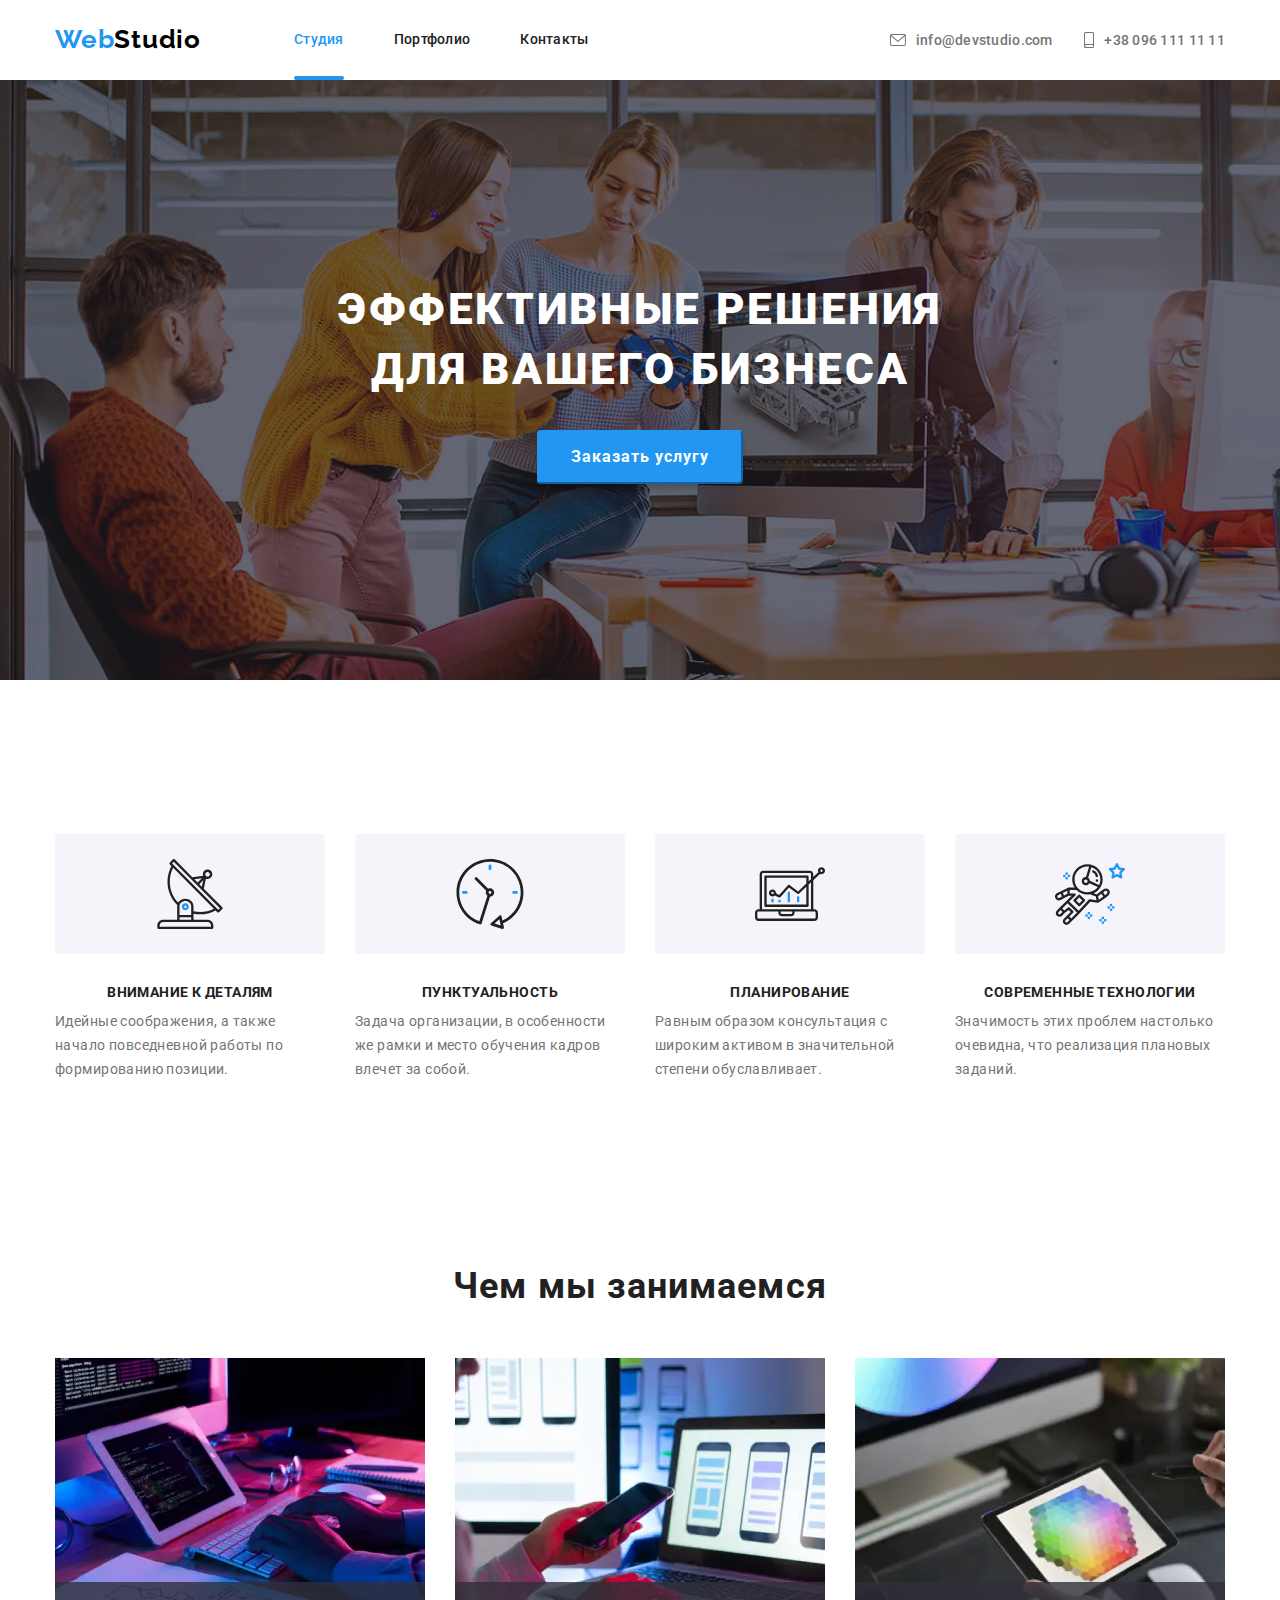
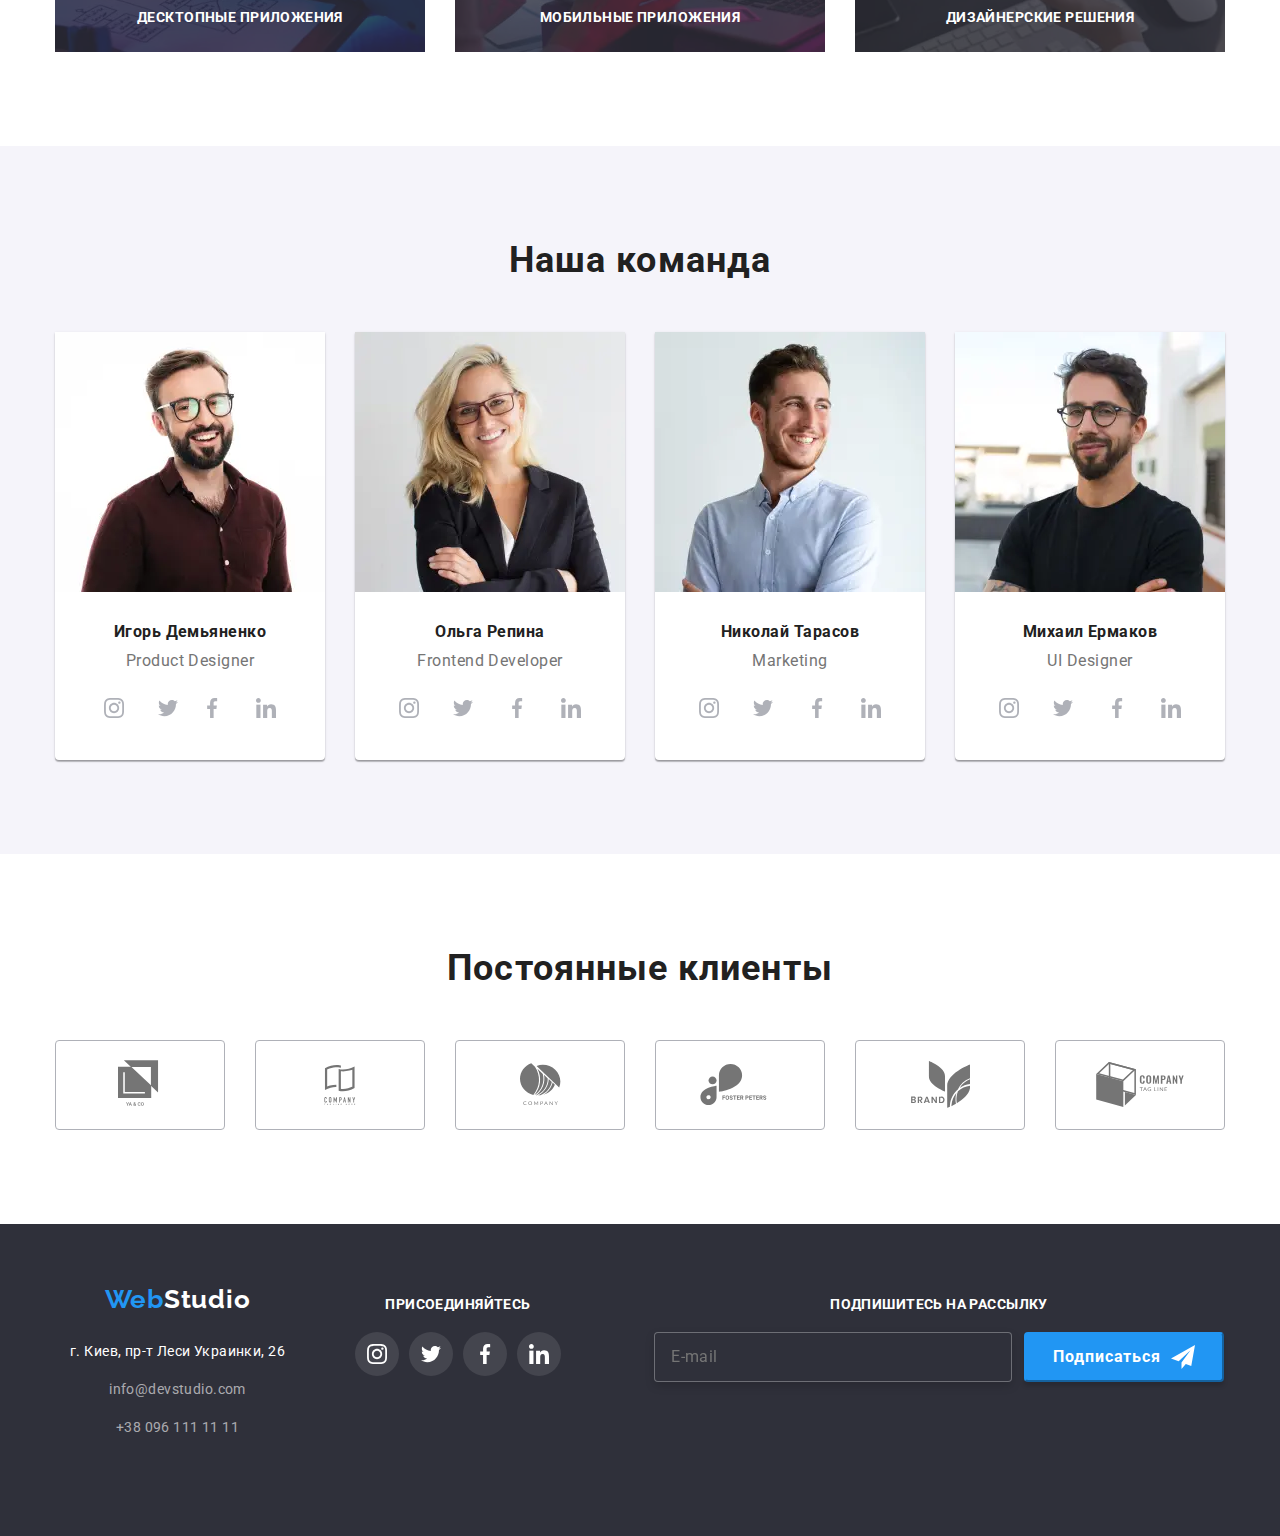
==== commit 6692a294: "делаю бургер меню" ====
--- a/index.html
+++ b/index.html
@@ -37,6 +37,20 @@
                 </li>
                 <li class="navigation__item">
                     <a class="navigation__link link" href="#">Контакты</a>
+                </li>
+                <li class="contacts-mail">
+                    <a class="contacts-mail__link link" href="mailto:info@devstudio.com">
+                        <svg class="contacts-mail__svg" width="16" height="12">
+                      <use href="./images/sprite.svg#icon-envelope"></use>  
+                    </svg>
+                        info@devstudio.com</a>
+                </li>
+                <li class="contacts-tel">
+                    <a class="contacts-tel__link link" href="tel:+380961111111">
+                        <svg class="contacts-tel__svg" width="10" height="16">
+                      <use href="./images/sprite.svg#icon-smartphone"></use>  
+                    </svg>
+                        +38 096 111 11 11</a>
                 </li>
             </ul>
         </nav>
--- a/css/main.min.css
+++ b/css/main.min.css
@@ -1,2 +1,2 @@
-.visually-hidden{position:absolute;width:1px;height:1px;margin:-1px;border:0;padding:0;white-space:nowrap;clip-path:inset(100%);clip:rect(0 0 0 0);overflow:hidden}.contacts-header__mail-link:hover,.contacts-header__mail-link:focus,.contacts-header__tel-link:hover,.contacts-header__tel-link:focus,.portfolio-button:hover,.portfolio-button:focus,.contacts-header__mail:hover,.contacts-header__mail:focus,.contacts-header__tel:hover,.contacts-header__tel:focus,.navigation__link:hover,.navigation__link:focus .menu-button:hover,.menu-button:focus{color:#2196F3}.line{position:absolute;width:1600px;height:0px;left:0px;top:80px;border:1px solid #ECECEC}body{font-family:Roboto,sans-serif;color:#757575}h1,h2,h3,h4,h5,h6{margin:0}ul,ol{margin:0;padding:0}p{margin:0}h2,h3{font-family:Roboto,sans-serif;color:#212121}button{align-items:center}img{display:block;max-width:100%;height:auto}.list{list-style:none}.link{text-decoration:none}.container{max-width:480px;padding:0 15px;margin:0 auto}@media screen and (min-width: 768px){.container{max-width:768px}}@media screen and (min-width: 1200px){.container{max-width:1200px}}.header-pozition{background:#fff;position:relative}.header-nav{display:flex;justify-content:space-between;align-items:center}.header-nav__logo{font-family:Raleway,sans-serif;font-weight:700;font-Size:24px;line-height:1.166;letter-spacing:0.03em;color:#2196F3;text-decoration:none}.logo-black{color:#000}.menu-button{display:inline-flex;border:none;background-color:transparent;transition:color 250ms cubic-bezier(0.4, 0, 0.2, 1)}@media screen and (min-width: 768px){.menu-button{display:none}}.menu-button__icon-close{fill:currentColor}.menu-button .menu-button__icon-close{display:none}.menu-button.is-open .menu-button__icon-close{display:block}.menu-button__icon-menu{fill:currentColor}.menu-button .menu-button__icon-menu{display:block}.menu-button.is-open .menu-button__icon-menu{display:none}@media screen and (max-width: 767px){.navigation{position:absolute;top:calc(100% + 1px);left:0;z-index:999;opacity:0;visibility:hidden;pointer-events:none;padding-top:60px;padding-bottom:60px;width:100%;height:393px;background-color:#fff;box-shadow:0px 4px 8px rgba(0,0,0,0.04),0px 2px 4px rgba(0,0,0,0.08),0px 1px 3px rgba(0,0,0,0.16);transition:opacity 250ms cubic-bezier(0.4, 0, 0.2, 1),visibility 250ms cubic-bezier(0.4, 0, 0.2, 1)}.navigation.is-open{opacity:1;visibility:visible;pointer-events:auto}}@media screen and (max-width: 767px) and (min-width: 768px){.navigation{display:flex;flex-grow:1;align-items:center}}@media screen and (max-width: 767px){.navigation{text-align:center;margin-left:auto;margin-right:auto}}.navigation__item:not(:last-child){margin-bottom:40px}.navigation__link{position:relative;font-weight:500;font-Size:18px;line-height:1.166;letter-spacing:0.02em;color:#212121;transition:250ms cubic-bezier(0.4, 0, 0.2, 1)}.navigation__link.accent{color:#2196F3}.navigation__link.accent::after{display:block;position:absolute;content:"";width:100%;height:4px;margin-top:8px;border-radius:2px;background-color:#2196F3;transition:all 250ms cubic-bezier(0.4, 0, 0.2, 1)}.contacts-header{font-weight:500;font-size:18px;line-height:1.166;letter-spacing:0.02em;margin-top:60px;text-align:center}.contacts-header__tel,.contacts-header__mail{fill:#757575}.contacts-header__tel-link:hover .contacts-header__svg,.contacts-header__tel-link:focus .contacts-header__svg,.contacts-header__mail-link:hover .contacts-header__svg,.contacts-header__mail-link:focus .contacts-header__svg{fill:#2196F3}.contacts-header__mail-link,.contacts-header__tel-link{display:flex;align-items:center;font-style:normal;color:#757575;justify-content:center}.contacts-header__mail-link{transition:250ms cubic-bezier(0.4, 0, 0.2, 1);margin-bottom:16px}.contacts-header__tel-link{transition:250ms cubic-bezier(0.4, 0, 0.2, 1)}.contacts-header__svg{margin-right:10px;transition:250ms cubic-bezier(0.4, 0, 0.2, 1)}@media screen and (min-width: 768px) and (max-width: 1199px){.header-section{padding-top:0;padding-bottom:0}.header-pozition{display:flex;justify-content:space-between;align-items:center;position:relative}.header-nav{display:flex;align-items:center;justify-content:space-between}.header-nav__logo{margin-right:93px}.navigation{display:flex}.navigation__item:not(:last-child){margin-bottom:0}.navigation__link.accent::after{display:block;position:absolute;content:"";width:100%;height:4px;border-radius:2px;bottom:0;background-color:#2196F3;transition:all 250ms cubic-bezier(0.4, 0, 0.2, 1)}.navigation__item:not(:last-child){margin-right:50px}.navigation__link{display:block;align-items:center;position:relative;font-weight:500;font-Size:14px;line-height:1.14;letter-spacing:0.02em;color:#212121;transition:250ms cubic-bezier(0.4, 0, 0.2, 1);padding-top:32px;padding-bottom:32px}.contacts-header{display:block;font-weight:500;font-size:14px;line-height:1.14;letter-spacing:0.02em;margin-top:0}}@media screen and (min-width: 1200px){.header-pozition{background:#fff}.header-nav{display:flex;justify-content:space-between;align-items:center}.header-nav__logo{margin-right:93px;font-Size:26px;line-height:1.192}.navigation{display:flex;align-items:center}.navigation__item:not(:last-child){margin-bottom:0}.navigation__item:not(:last-child){margin-right:50px}.navigation__link.accent{color:#2196F3}.navigation__link.accent::after{top:44px;margin-top:0}.contacts-header{margin-top:0;display:flex;align-items:center;justify-content:center}.contacts-header__tel-link:hover .contacts-header__svg,.contacts-header__tel-link:focus .contacts-header__svg,.contacts-header__mail-link:hover .contacts-header__svg,.contacts-header__mail-link:focus .contacts-header__svg{fill:#2196F3}.contacts-header__mail-link,.contacts-header__tel-link{display:flex;align-items:center;justify-content:center;font-style:normal;color:#757575;margin-bottom:0}.contacts-header__mail-link{transition:250ms cubic-bezier(0.4, 0, 0.2, 1)}.contacts-header__tel-link{transition:250ms cubic-bezier(0.4, 0, 0.2, 1)}.contacts-header__svg{margin-right:10px;transition:250ms cubic-bezier(0.4, 0, 0.2, 1)}.header-section .contacts-header__mail-link{margin-right:30px}}.header-pozition{background:#fff;position:relative}.header-nav{display:flex;justify-content:space-between;align-items:center}.header-nav__logo{font-family:Raleway,sans-serif;font-weight:700;font-Size:24px;line-height:1.166;letter-spacing:0.03em;color:#2196F3;text-decoration:none}.logo-black{color:#000}.menu-button{display:inline-flex;border:none;background-color:transparent;transition:color 250ms cubic-bezier(0.4, 0, 0.2, 1)}@media screen and (min-width: 768px){.menu-button{display:none}}.menu-button__icon-close{fill:currentColor}.menu-button .menu-button__icon-close{display:none}.menu-button.is-open .menu-button__icon-close{display:block}.menu-button__icon-menu{fill:currentColor}.menu-button .menu-button__icon-menu{display:block}.menu-button.is-open .menu-button__icon-menu{display:none}@media screen and (max-width: 767px){.navigation{position:absolute;top:calc(100% + 1px);left:0;z-index:999;opacity:0;visibility:hidden;pointer-events:none;padding-top:60px;padding-bottom:60px;width:100%;height:393px;background-color:#fff;box-shadow:0px 4px 8px rgba(0,0,0,0.04),0px 2px 4px rgba(0,0,0,0.08),0px 1px 3px rgba(0,0,0,0.16);transition:opacity 250ms cubic-bezier(0.4, 0, 0.2, 1),visibility 250ms cubic-bezier(0.4, 0, 0.2, 1)}.navigation.is-open{opacity:1;visibility:visible;pointer-events:auto}}@media screen and (max-width: 767px) and (min-width: 768px){.navigation{display:flex;flex-grow:1;align-items:center}}@media screen and (max-width: 767px){.navigation{text-align:center;margin-left:auto;margin-right:auto}}.navigation__item:not(:last-child){margin-bottom:40px}.navigation__link{position:relative;font-weight:500;font-Size:18px;line-height:1.166;letter-spacing:0.02em;color:#212121;transition:250ms cubic-bezier(0.4, 0, 0.2, 1)}.navigation__link.accent{color:#2196F3}.navigation__link.accent::after{display:block;position:absolute;content:"";width:100%;height:4px;margin-top:8px;border-radius:2px;background-color:#2196F3;transition:all 250ms cubic-bezier(0.4, 0, 0.2, 1)}.contacts-header{font-weight:500;font-size:18px;line-height:1.166;letter-spacing:0.02em;margin-top:60px;text-align:center}.contacts-header__tel,.contacts-header__mail{fill:#757575}.contacts-header__tel-link:hover .contacts-header__svg,.contacts-header__tel-link:focus .contacts-header__svg,.contacts-header__mail-link:hover .contacts-header__svg,.contacts-header__mail-link:focus .contacts-header__svg{fill:#2196F3}.contacts-header__mail-link,.contacts-header__tel-link{display:flex;align-items:center;font-style:normal;color:#757575;justify-content:center}.contacts-header__mail-link{transition:250ms cubic-bezier(0.4, 0, 0.2, 1);margin-bottom:16px}.contacts-header__tel-link{transition:250ms cubic-bezier(0.4, 0, 0.2, 1)}.contacts-header__svg{margin-right:10px;transition:250ms cubic-bezier(0.4, 0, 0.2, 1)}@media screen and (min-width: 768px) and (max-width: 1199px){.header-section{padding-top:0;padding-bottom:0}.header-pozition{display:flex;justify-content:space-between;align-items:center;position:relative}.header-nav{display:flex;align-items:center;justify-content:space-between}.header-nav__logo{margin-right:93px}.navigation{display:flex}.navigation__item:not(:last-child){margin-bottom:0}.navigation__link.accent::after{display:block;position:absolute;content:"";width:100%;height:4px;border-radius:2px;bottom:0;background-color:#2196F3;transition:all 250ms cubic-bezier(0.4, 0, 0.2, 1)}.navigation__item:not(:last-child){margin-right:50px}.navigation__link{display:block;align-items:center;position:relative;font-weight:500;font-Size:14px;line-height:1.14;letter-spacing:0.02em;color:#212121;transition:250ms cubic-bezier(0.4, 0, 0.2, 1);padding-top:32px;padding-bottom:32px}.contacts-header{display:block;font-weight:500;font-size:14px;line-height:1.14;letter-spacing:0.02em;margin-top:0}}@media screen and (min-width: 1200px){.header-pozition{background:#fff}.header-nav{display:flex;justify-content:space-between;align-items:center}.header-nav__logo{margin-right:93px;font-Size:26px;line-height:1.192}.navigation{display:flex;align-items:center}.navigation__item:not(:last-child){margin-bottom:0}.navigation__item:not(:last-child){margin-right:50px}.navigation__link.accent{color:#2196F3}.navigation__link.accent::after{top:44px;margin-top:0}.contacts-header{margin-top:0;display:flex;align-items:center;justify-content:center}.contacts-header__tel-link:hover .contacts-header__svg,.contacts-header__tel-link:focus .contacts-header__svg,.contacts-header__mail-link:hover .contacts-header__svg,.contacts-header__mail-link:focus .contacts-header__svg{fill:#2196F3}.contacts-header__mail-link,.contacts-header__tel-link{display:flex;align-items:center;justify-content:center;font-style:normal;color:#757575;margin-bottom:0}.contacts-header__mail-link{transition:250ms cubic-bezier(0.4, 0, 0.2, 1)}.contacts-header__tel-link{transition:250ms cubic-bezier(0.4, 0, 0.2, 1)}.contacts-header__svg{margin-right:10px;transition:250ms cubic-bezier(0.4, 0, 0.2, 1)}.header-section .contacts-header__mail-link{margin-right:30px}}.hero{background-size:cover}.hero__title{font-weight:900;font-size:26px;line-height:1.615;text-align:center;letter-spacing:0.06em;text-transform:uppercase;color:#fff;padding:118px 40px 30px}.hero__position{display:flex;justify-content:center;padding-bottom:118px}.hero__button{text-align:center;font-weight:700;font-size:16px;line-height:1.875;letter-spacing:0.06em;color:#fff;min-width:200px;background-color:transparent;background:#2196F3;box-shadow:0px 4px 4px rgba(0,0,0,0.15);border-radius:4px;padding:10px 32px;cursor:pointer;outline:none;border-color:#2196F3}@media screen and (min-width: 320px) and (max-width: 767px){.hero{background-image:linear-gradient(rgba(47,48,58,0.4), rgba(47,48,58,0.4)),url("../images/hero/hero-1x.jpg");background-repeat:no-repeat;background-position:center top;background-size:480px 400px}}@media screen and (min-device-pixel-ratio: 2) and (min-width: 320px) and (max-width: 767px), screen and (min-resolution: 192dpi) and (min-width: 320px) and (max-width: 767px), screen and (min-resolution: 2dppx) and (min-width: 320px) and (max-width: 767px){.hero{background-image:linear-gradient(rgba(47,48,58,0.4), rgba(47,48,58,0.4)),url("../images/hero/hero-2x.jpg")}}@media screen and (min-width: 768px) and (max-width: 1199px){.hero{background:#2F303A;background-image:linear-gradient(rgba(47,48,58,0.4), rgba(47,48,58,0.4)),url("../images/hero/hero_tablet-1x.jpg");background-repeat:no-repeat;background-size:cover;align-items:center;background-size:768px 400px}}@media screen and (min-device-pixel-ratio: 2) and (min-width: 768px) and (max-width: 1199px), screen and (min-resolution: 192dpi) and (min-width: 768px) and (max-width: 1199px), screen and (min-resolution: 2dppx) and (min-width: 768px) and (max-width: 1199px){.hero{background-image:linear-gradient(rgba(47,48,58,0.4), rgba(47,48,58,0.4)),url("../images/hero/hero_tablet-2x.jpg")}}@media screen and (min-width: 1200px){.hero{width:100%;background-repeat:no-repeat}.hero{background:#2F303A;background-image:linear-gradient(rgba(47,48,58,0.4), rgba(47,48,58,0.4)),url("../images/hero/hero_desk-1x.jpg");background-repeat:no-repeat;background-size:cover;max-width:1600px;height:600px;margin-left:auto;margin-right:auto}.hero__title{font-weight:900;font-size:44px;line-height:1.363;letter-spacing:0.06em;text-transform:uppercase;color:#fff;padding:200px 252px 30px}.hero__position{display:flex;justify-content:center;padding-bottom:200px}.hero__button{text-align:center;font-weight:700;font-size:16px;line-height:1.875;letter-spacing:0.06em;color:#fff;min-width:200px;background-color:transparent;background:#2196F3;box-shadow:0px 4px 4px rgba(0,0,0,0.15);border-radius:4px;padding:10px 32px;cursor:pointer;outline:none;border-color:#2196F3}}@media screen and (min-device-pixel-ratio: 2) and (min-width: 1200px), screen and (min-resolution: 192dpi) and (min-width: 1200px), screen and (min-resolution: 2dppx) and (min-width: 1200px){.hero{background-size:1600px 600px;background-repeat:no-repeat}.hero{background-image:linear-gradient(rgba(47,48,58,0.4), rgba(47,48,58,0.4)),url("../images/hero/hero_desk-2x.jpg")}.modal{position:absolute;width:528px;height:581px;left:536px;top:221px;color:#fff}}.about-us{padding-top:60px;padding-bottom:60px}.about-us .quality__item{width:450px}.about-us .quality__item:not(:last-child){margin-bottom:30px}.about-us .quality__blok{height:120px;display:flex;background:#F5F4FA;border-radius:4px;justify-content:center;align-items:center;margin-bottom:30px}.about-us .qualities{font-weight:700;font-size:14px;line-height:1.142;letter-spacing:0.03em;text-transform:uppercase;color:#212121;margin-bottom:10px;text-align:center}.about-us .qualities__description{font-weight:400;font-size:14px;line-height:1.714;letter-spacing:0.03em;color:#757575}@media screen and (min-width: 768px) and (max-width: 1199px){.about-us .about-us{padding-bottom:30px}.about-us .quality{padding-top:0;display:flex;flex-wrap:wrap}.about-us .quality__item{width:354px}.about-us .quality__item:not(:last-child){margin-bottom:0}.about-us .quality__item:nth-child(2n+1){margin-right:30px}.about-us .quality__item:nth-child(-n+2){margin-bottom:30px}.about-us .quality .quality__blok{margin-bottom:0}}@media screen and (min-width: 1200px){.about-us .quality{display:flex;justify-content:space-between;padding-top:94px}.about-us .quality__item:not(:last-child){margin-right:30px}.about-us .quality__item{width:270px}}.activities{display:none}@media screen and (min-width: 1200px){.activities{padding-bottom:94px;display:block}.activities__title{font-weight:700;font-size:36px;line-height:1.166;text-align:center;letter-spacing:0.03em;color:#212121;padding-top:94px;padding-bottom:50px}.activities__list{display:flex}.activities__item:not(:last-child){margin-right:30px}.activities__thumb{display:flex;position:relative}.activities__description{position:absolute;font-weight:700;font-size:14px;line-height:1.142;text-align:center;letter-spacing:0.03em;text-transform:uppercase;color:#fff;bottom:0;background-color:rgba(47,48,58,0.8);height:70px;width:370px;padding-top:27px;padding-bottom:27px}}.our-staff-section{left:0px;background:#F5F4FA;padding-top:60px}.staff{font-weight:700;font-size:28px;line-height:1.178;text-align:center;letter-spacing:0.03em;color:#212121;padding-top:60px;padding-bottom:30px}.staff__picture{max-width:100%}.staff__item{background:#fff;box-shadow:0px 1px 3px rgba(0,0,0,0.12),0px 1px 1px rgba(0,0,0,0.14),0px 2px 1px rgba(0,0,0,0.2);border-radius:0px 0px 4px 4px;margin-bottom:30px;align-items:center;justify-content:center}.staff-wrapper{padding-top:30px;padding-bottom:16px}.staff-wrapper__name{font-weight:bold;font-size:16px;line-height:1.187;text-align:center;letter-spacing:0.03em;margin-bottom:10px}.staff-wrapper__description{font-weight:400;font-size:16px;line-height:1.187;text-align:center;letter-spacing:0.03em;color:#757575}.staff-icons{padding-bottom:24px}.staff-icons__list{display:flex;justify-content:center}.staff-icons__item:not(:last-child){margin-right:10px}.staff-icons__link{display:flex;justify-content:center;align-items:center;border-radius:25px;background:#FFFFFF;color:#AFB1B8;height:44px;width:44px;transition:background 250ms cubic-bezier(0.4, 0, 0.2, 1)}.staff-icons__link:hover,.staff-icons__link:focus{color:#FFFFFF;background:#2196F3}.staff-icons__svg{fill:currentColor;transition:fill 250ms cubic-bezier(0.4, 0, 0.2, 1)}@media screen and (min-width: 768px) and (max-width: 1199px){.staff{padding-top:0%}.staff__list{display:flex;flex-wrap:wrap;padding-bottom:30px}.staff__item:nth-child(2n+1){margin-right:30px}.staff__picture{max-width:354px}}@media screen and (min-width: 1200px){.our-staff-section{padding-top:94px}.staff{font-weight:700;font-size:36px;line-height:1.166;text-align:center;letter-spacing:0.03em;color:#212121;padding-top:0;padding-bottom:50px}.staff__list{display:flex;padding-bottom:94px}.staff__item{background:#fff;box-shadow:0px 1px 3px rgba(0,0,0,0.12),0px 1px 1px rgba(0,0,0,0.14),0px 2px 1px rgba(0,0,0,0.2);border-radius:0px 0px 4px 4px;margin-bottom:0}.staff__item:not(:last-child){margin-right:30px}.staff-wrapper{padding-top:30px;padding-bottom:16px}.staff-wrapper__name{font-weight:bold;font-size:16px;line-height:1.187;text-align:center;letter-spacing:0.03em;margin-bottom:10px}.staff-wrapper__description{font-weight:400;font-size:16px;line-height:1.187;text-align:center;letter-spacing:0.03em;color:#757575}.staff-icons{padding-bottom:30px}.staff-icons__list{display:flex;justify-content:center}.staff-icons__item:not(:last-child){margin-right:10px}.staff-icons__link{display:flex;justify-content:center;align-items:center;border-radius:25px;background:#FFFFFF;color:#AFB1B8;height:44px;width:44px;transition:background 250ms cubic-bezier(0.4, 0, 0.2, 1)}.staff-icons__link:hover,.staff-icons__link:focus{color:#FFFFFF;background:#2196F3}.staff-icons__svg{fill:currentColor;transition:fill 250ms cubic-bezier(0.4, 0, 0.2, 1)}}.our-clients{padding-top:60px;padding-bottom:30px;font-weight:bold;font-size:28px;line-height:1.178;text-align:center;letter-spacing:0.03em}.our-clients__list{display:flex;flex-wrap:wrap}.our-clients__item{margin-bottom:30px}.our-clients__link{display:flex;justify-content:center;height:90px;width:210px;border:1px solid #AFB1B8;border-radius:4px;align-items:center;color:var(--icon);transition:color 250ms cubic-bezier(0.4, 0, 0.2, 1)}.our-clients__link:hover,.our-clients__link:focus{color:#2196F3;border-color:#2196F3}.our-clients__svg{fill:currentColor;transition:fill 250ms cubic-bezier(0.4, 0, 0.2, 1)}@media screen and (min-width: 320px) and (max-width: 767px){.our-clients__item:nth-child(2n+1){margin-right:30px}}@media screen and (min-width: 768px) and (max-width: 1199px){.our-clients__link{display:flex;justify-content:center;height:90px;width:226px;border:1px solid #AFB1B8;border-radius:4px;align-items:center;color:var(--icon);transition:color 250ms cubic-bezier(0.4, 0, 0.2, 1)}.our-clients__item{margin-right:30px}.our-clients__item:nth-child(3n){margin-right:0}}@media screen and (min-width: 1200px){.our-clients{font-weight:bold;font-size:36px;line-height:1.166;text-align:center;letter-spacing:0.03em;padding-top:94px;padding-bottom:50px}.our-clients__list{justify-content:space-between;padding-bottom:94px;display:flex}.our-clients__item{margin-bottom:0}.our-clients__item:not(:last-child){margin-right:30px}.our-clients__link{display:flex;justify-content:center;height:90px;width:170px;border:1px solid #AFB1B8;border-radius:4px;align-items:center;color:var(--icon);transition:color 250ms cubic-bezier(0.4, 0, 0.2, 1)}.our-clients__link:hover,.our-clients__link:focus{color:#2196F3;border-color:#2196F3}.our-clients__svg{fill:currentColor;transition:fill 250ms cubic-bezier(0.4, 0, 0.2, 1)}}.footer-section{padding-top:60px;padding-bottom:60px;background:#2F303A;margin-top:30px;text-align:center}.footer-left{font-weight:700;font-size:24px;line-height:1.166;letter-spacing:0.03em;color:#2196F3}.footer-left__logo{height:28px;font-family:Raleway,sans-serif;font-weight:700;font-size:24px;line-height:1.166;letter-spacing:0.03em;color:#2196F3}.footer-left__logo-white{color:#fff}.footer-address{margin-top:20px}.footer-address__link{font-style:normal;font-weight:400;font-size:14px;line-height:1.714;letter-spacing:0.03em;color:#fff}.footer-contacts{margin-bottom:60px}.footer-contacts__item{margin-top:8px;font-style:normal}.footer-contacts__mail,.footer-contacts__tel{font-weight:400;font-size:14px;line-height:1.714;letter-spacing:0.03em;color:rgba(255,255,255,0.6)}.footer-center__description{font-weight:700;font-size:14px;line-height:1.142;letter-spacing:0.03em;text-transform:uppercase;color:#FFFFFF;padding-bottom:20px}.footer-icon-list{display:flex;justify-content:center}.footer-icon-list__item:not(:last-child){margin-right:10px}.footer-icon-list__link{display:flex;justify-content:center;align-items:center;border-radius:25px;background:rgba(255,255,255,0.1);color:#FFFFFF;height:44px;width:44px;transition:background 250ms cubic-bezier(0.4, 0, 0.2, 1)}.footer-icon-list__link:hover,.footer-icon-list__link:focus{color:#FFFFFF;background:#2196F3}.footer-icon-list__svg{fill:currentColor;transition:fill 250ms cubic-bezier(0.4, 0, 0.2, 1)}.footer-right__description{font-weight:700;font-size:14px;line-height:1.142;letter-spacing:0.03em;text-transform:uppercase;color:#FFFFFF;padding-top:60px;padding-bottom:20px}.footer-right__mail{height:50px;width:100%;background-color:#2F303A;border:1px solid rgba(255,255,255,0.3);filter:drop-shadow(0px 4px 4px rgba(0,0,0,0.15));border-radius:4px;cursor:pointer;resize:none;padding-left:16px;font-weight:400;font-size:16px;line-height:1.25;letter-spacing:0.03em;color:rgba(255,255,255,0.6)}.footer-right__button{display:block;min-width:200px;height:50px;border-color:#2196F3;background:#2196F3;box-shadow:0px 4px 4px rgba(0,0,0,0.15);border-radius:4px;cursor:pointer;outline:none;margin:20px auto 0}.footer-right__join{font-weight:700;font-size:16px;line-height:1.875;letter-spacing:0.06em;color:#fff}.footer-right__svg{margin-left:10px}@media screen and (min-width: 768px) and (max-width: 1199px){.footer-block{display:flex;flex-wrap:wrap}.footer-left{padding:0 165px 0 76px}.footer-left__logo{height:28px;font-family:Raleway,sans-serif;font-weight:700;font-size:24px;line-height:1.166;letter-spacing:0.03em;color:#2196F3}.footer-left__logo-white{color:#fff}.footer-address{margin-top:20px}.footer-address__link{font-style:normal;font-weight:400;font-size:14px;line-height:1.714;letter-spacing:0.03em;color:#fff}.footer-contacts{margin-bottom:0}.footer-contacts__item{margin-top:9px;font-style:normal}.footer-contacts__mail{font-weight:400;font-size:14px;line-height:1.714;letter-spacing:0.03em;color:rgba(255,255,255,0.6)}.footer-contacts__tel{font-weight:400;font-size:14px;line-height:1.714;letter-spacing:0.03em;color:rgba(255,255,255,0.6)}.footer-center__description{font-weight:700;font-size:14px;line-height:1.142;letter-spacing:0.03em;text-transform:uppercase;color:#FFFFFF;padding-bottom:20px}.footer-icon-list{display:flex;justify-content:center}.footer-icon-list__item:not(:last-child){margin-right:10px}.footer-icon-list__link{display:flex;justify-content:center;align-items:center;border-radius:25px;background:rgba(255,255,255,0.1);color:#FFFFFF;height:44px;width:44px;transition:background 250ms cubic-bezier(0.4, 0, 0.2, 1)}.footer-icon-list__link:hover,.footer-icon-list__link:focus{color:#FFFFFF;background:#2196F3}.footer-icon-list__svg{fill:currentColor;transition:fill 250ms cubic-bezier(0.4, 0, 0.2, 1)}.footer-right__description{padding-left:175px}.footer-right__form{padding-left:166px}.footer-right__mail{width:450px}.footer-right__button{display:block;min-width:200px;height:50px;border-color:#2196F3;background:#2196F3;box-shadow:0px 4px 4px rgba(0,0,0,0.15);border-radius:4px;cursor:pointer;outline:none;margin:20px auto 0}.footer-right__join{font-weight:700;font-size:16px;line-height:1.875;letter-spacing:0.06em;color:#fff}.footer-right__svg{margin-left:10px}}@media screen and (min-width: 1200px){.footer-section{margin-top:0;padding-top:0}.footer-block{display:flex}.footer-left{padding-top:60px;padding-right:70px;padding-left:15px}.footer-left__logo{height:31px;font-family:Raleway,sans-serif;font-weight:700;font-size:26px;line-height:1.192;letter-spacing:0.03em;color:#2196F3}.footer-left__logo-white{color:#fff}.footer-address{margin-top:20px}.footer-address__link{font-style:normal;font-weight:400;font-size:14px;line-height:1.714;letter-spacing:0.03em;color:#fff}.footer-contacts{padding-bottom:0;margin-bottom:0}.footer-contacts__item{margin-top:9px;font-style:normal}.footer-contacts__mail{font-weight:400;font-size:14px;line-height:1.714;letter-spacing:0.03em;color:rgba(255,255,255,0.6)}.footer-contacts__tel{font-weight:400;font-size:14px;line-height:1.714;letter-spacing:0.03em;color:rgba(255,255,255,0.6)}.footer-center{padding-top:72px;padding-bottom:100px}.footer-center__description{font-weight:700;font-size:14px;line-height:1.142;letter-spacing:0.03em;text-transform:uppercase;color:#FFFFFF;padding-bottom:20px}.footer-icon-list{display:flex;justify-content:center}.footer-icon-list__item:not(:last-child){margin-right:10px}.footer-icon-list__link{display:flex;justify-content:center;align-items:center;border-radius:25px;background:rgba(255,255,255,0.1);color:#FFFFFF;height:44px;width:44px;transition:background 250ms cubic-bezier(0.4, 0, 0.2, 1)}.footer-icon-list__link:hover,.footer-icon-list__link:focus{color:#FFFFFF;background:#2196F3}.footer-icon-list__svg{fill:currentColor;transition:fill 250ms cubic-bezier(0.4, 0, 0.2, 1)}.footer-right{padding-left:93px}.footer-right__description{font-weight:700;font-size:14px;line-height:1.142;letter-spacing:0.03em;text-transform:uppercase;color:#FFFFFF;padding-top:72px}.footer-right__form{display:flex}.footer-right__mail{width:358px;height:50px;background-color:#2F303A;border:1px solid rgba(255,255,255,0.3);filter:drop-shadow(0px 4px 4px rgba(0,0,0,0.15));border-radius:4px;cursor:pointer;resize:none;padding-left:16px;margin-right:12px;font-weight:400;font-size:16px;line-height:1.25;letter-spacing:0.03em;color:rgba(255,255,255,0.6)}.footer-right__button{display:flex;justify-content:center;text-align:center;min-width:200px;height:50px;border-color:#2196F3;background:#2196F3;box-shadow:0px 4px 4px rgba(0,0,0,0.15);border-radius:4px;cursor:pointer;outline:none;margin:0}.footer-right__join{font-weight:700;font-size:16px;line-height:1.875;letter-spacing:0.06em;color:#fff}.footer-right__svg{margin-left:10px}}.is-hidden{opacity:0;visibility:hidden;pointer-events:none}.backdrop{position:fixed;left:0;top:0;z-index:100;width:100%;height:100%;background-color:rgba(0,0,0,0.1);transition:all 250ms cubic-bezier(0.4, 0, 0.2, 1)}.modal{padding:40px;position:absolute;top:48%;left:50%;transform:translate(-50%, -50%);width:450px;min-height:609px;background-color:#fff;border-radius:4px}.modal__close-btn{display:flex;position:absolute;top:8px;right:8px;width:30px;height:30px;background:#fff;border:1px solid rgba(0,0,0,0.1);border-radius:50%;padding:0;justify-content:center;cursor:pointer;transition:fill 250ms cubic-bezier(0.4, 0, 0.2, 1)}.modal__close-btn:hover,.modal__close-btn:focus{fill:#2196F3}.modal__description{justify-content:center;display:flex;font-weight:bold;font-size:20px;line-height:1.5;text-align:center;letter-spacing:0.03em;color:#2F303A;margin-bottom:12px}.modal-form{display:flex;flex-direction:column}.modal-form__field{margin-bottom:10px;font-weight:400;font-size:12px;line-height:1.166;letter-spacing:0.01em;color:#757575}.modal-form__input-wrapper{position:relative;display:block;margin-top:4px}.modal-form__input{cursor:pointer;width:100%;height:40px;border:1px solid rgba(33,33,33,0.2);border-radius:4px;padding-left:42px;transition:border 250ms cubic-bezier(0.4, 0, 0.2, 1)}.modal-form__input:focus+.modal-form__icon{fill:#2196F3}.modal-form__input:focus,.modal-form__input:hover{outline:none;border:1px solid #2196F3}.modal-form__icon{position:absolute;display:block;top:50%;left:12px;transform:translateY(-50%);transition:fill 250ms cubic-bezier(0.4, 0, 0.2, 1)}.modal-form-policy:focus,.modal-form-policy:hover{outline:none;border-color:#2196F3}.modal-form-policy{width:100%;height:120px;border:1px solid rgba(33,33,33,0.2);border-radius:4px;padding:12px 16px;font-weight:400;font-size:14px;line-height:1.142;letter-spacing:0.01em;color:rgba(117,117,117,0.5);margin-top:4px;resize:none;transition:border-color 250ms cubic-bezier(0.4, 0, 0.2, 1)}.modal-form-policy__text{position:relative;display:inline;align-items:center;font-weight:400;font-size:12px;line-height:1.166;letter-spacing:0.03em;color:#757575;margin-left:22px}.modal-form-policy__link{font-weight:400;font-size:12px;line-height:1.166;letter-spacing:0.03em;text-decoration-line:underline;color:#2196F3;margin-left:4px}.modal-form-policy__input{position:relative}.modal-form-policy__input:checked+.modal-form-policy__svg{background-color:#2196F3;border:none}.modal-form-policy__svg{border:2px solid #2F303A;border-radius:2px;position:absolute;margin-left:-23px;transition:background-color 250ms cubic-bezier(0.4, 0, 0.2, 1);top:0}.modal-form-policy__btn{font-weight:700;font-size:16px;line-height:1.875;letter-spacing:0.06em;color:#fff;min-width:200px;background-color:transparent;background:#2196F3;box-shadow:0px 4px 4px rgba(0,0,0,0.15);border-radius:4px;padding:10px 32px;cursor:pointer;margin-top:30px;border:none;margin-left:auto;margin-right:auto}.modal-form-policy__btn:focus,.modal-form-policy__btn:hover{outline:none;border-color:#2196F3}@media screen and (min-width: 768px) and (max-width: 1199px){.modal{top:63%}}
+.visually-hidden{position:absolute;width:1px;height:1px;margin:-1px;border:0;padding:0;white-space:nowrap;clip-path:inset(100%);clip:rect(0 0 0 0);overflow:hidden}.contacts-header__mail-link:hover,.contacts-header__mail-link:focus,.contacts-header__tel-link:hover,.contacts-header__tel-link:focus,.portfolio-button:hover,.portfolio-button:focus,.contacts-header__mail:hover,.contacts-header__mail:focus,.contacts-header__tel:hover,.contacts-header__tel:focus,.navigation__link:hover,.navigation__link:focus .menu-button:hover,.menu-button:focus{color:#2196F3}.line{position:absolute;width:1600px;height:0px;left:0px;top:80px;border:1px solid #ECECEC}body{font-family:Roboto,sans-serif;color:#757575}h1,h2,h3,h4,h5,h6{margin:0}ul,ol{margin:0;padding:0}p{margin:0}h2,h3{font-family:Roboto,sans-serif;color:#212121}button{align-items:center}img{display:block;max-width:100%;height:auto}.list{list-style:none}.link{text-decoration:none}.container{max-width:480px;padding:0 15px;margin:0 auto}@media screen and (min-width: 768px){.container{max-width:768px}}@media screen and (min-width: 1200px){.container{max-width:1200px}}.header-pozition{padding-top:16px;padding-bottom:16px;background:#fff;position:relative}.header-nav{display:flex;justify-content:space-between;align-items:center}.header-nav__logo{font-family:Raleway,sans-serif;font-weight:700;font-Size:24px;line-height:1.166;letter-spacing:0.03em;color:#2196F3;text-decoration:none}.logo-black{color:#000}.menu-button{display:inline-flex;border:none;background-color:transparent;transition:color 250ms cubic-bezier(0.4, 0, 0.2, 1)}@media screen and (min-width: 768px){.menu-button{display:none}}.menu-button__icon-close{fill:currentColor}.menu-button .menu-button__icon-close{display:none}.menu-button.is-open .menu-button__icon-close{display:block}.menu-button__icon-menu{fill:currentColor}.menu-button .menu-button__icon-menu{display:block}.menu-button.is-open .menu-button__icon-menu{display:none}@media screen and (max-width: 767px){.navigation{position:absolute;top:calc(100% + 1px);left:0;z-index:999;opacity:0;visibility:hidden;pointer-events:none;padding-top:60px;padding-bottom:60px;width:100%;height:393px;background-color:#fff;box-shadow:0px 4px 8px rgba(0,0,0,0.04),0px 2px 4px rgba(0,0,0,0.08),0px 1px 3px rgba(0,0,0,0.16);transition:opacity 250ms cubic-bezier(0.4, 0, 0.2, 1),visibility 250ms cubic-bezier(0.4, 0, 0.2, 1)}.navigation.is-open{opacity:1;visibility:visible;pointer-events:auto}}@media screen and (max-width: 767px) and (min-width: 768px){.navigation{display:flex;flex-grow:1;align-items:center}}@media screen and (max-width: 767px){.navigation{text-align:center;margin-left:auto;margin-right:auto}}.navigation__item:not(:last-child){margin-bottom:40px}.navigation__link{position:relative;font-weight:500;font-Size:18px;line-height:1.166;letter-spacing:0.02em;color:#212121;transition:250ms cubic-bezier(0.4, 0, 0.2, 1)}.navigation__link.accent{color:#2196F3}.navigation__link::after{content:"";display:block;position:absolute;width:100%;height:4px;border-radius:2px;bottom:0}.navigation__link.accent::after{content:"";background-color:#2196F3;transition:all 250ms cubic-bezier(0.4, 0, 0.2, 1)}.contacts-mail{margin-top:60px}.contacts-tel{margin-top:16px}.contacts-mail__link,.contacts-tel__link{font-weight:500;font-size:18px;line-height:1.166;letter-spacing:0.02em;color:#757575}@media screen and (max-width: 767px){.contacts-header{display:none}}.contacts-header{font-weight:500;font-size:18px;line-height:1.166;letter-spacing:0.02em;margin-top:60px;text-align:center}.contacts-header__tel,.contacts-header__mail{fill:#757575}.contacts-header__tel-link:hover .contacts-header__svg,.contacts-header__tel-link:focus .contacts-header__svg,.contacts-header__mail-link:hover .contacts-header__svg,.contacts-header__mail-link:focus .contacts-header__svg{fill:#2196F3}.contacts-header__mail-link,.contacts-header__tel-link{display:flex;align-items:center;font-style:normal;color:#757575}.contacts-header__mail-link{transition:250ms cubic-bezier(0.4, 0, 0.2, 1);margin-bottom:16px}.contacts-header__tel-link{transition:250ms cubic-bezier(0.4, 0, 0.2, 1)}.contacts-header__svg{margin-right:10px;transition:250ms cubic-bezier(0.4, 0, 0.2, 1)}@media screen and (min-width: 768px){.contacts-mail,.contacts-tel{display:none}}@media screen and (min-width: 768px) and (max-width: 1199px){.header-pozition{display:flex;justify-content:space-between;align-items:center;position:relative;padding-top:0;padding-bottom:0}.header-nav{display:flex;align-items:center;justify-content:space-between}.header-nav__logo{margin-right:93px}.navigation{display:flex}.navigation__item:not(:last-child){margin-bottom:0}.navigation__link{content:"";display:block;position:absolute;width:100%;height:4px;border-radius:2px;bottom:0}.navigation__link.accent::after{content:"";background-color:#2196F3;transition:all 250ms cubic-bezier(0.4, 0, 0.2, 1)}.navigation__item:not(:last-child){margin-right:50px}.navigation__link{display:block;align-items:center;position:relative;font-weight:500;font-Size:14px;line-height:1.14;letter-spacing:0.02em;color:#212121;transition:250ms cubic-bezier(0.4, 0, 0.2, 1);padding-top:32px;padding-bottom:32px}.contacts-header{display:block;font-weight:500;font-size:14px;line-height:1.14;letter-spacing:0.02em;margin-top:0}}@media screen and (min-width: 1200px){.header-pozition{padding-top:0;padding-bottom:0;display:flex;justify-content:space-between;align-items:center;background:#fff}.header-nav{display:flex;justify-content:space-between;align-items:center}.header-nav__logo{margin-right:93px;font-Size:26px;line-height:1.192}.navigation{display:flex}.navigation__link{display:block;padding-top:32px;padding-bottom:32px;font-size:14px;line-height:1.14}.navigation__item:not(:last-child){margin-bottom:0}.navigation__item:not(:last-child){margin-right:50px}.navigation__link.accent{color:#2196F3}.navigation__link::after{bottom:0}.contacts-header{font-size:14px;line-height:1.142;margin-top:0;display:flex;align-items:center;justify-content:center}.contacts-header__tel-link:hover .contacts-header__svg,.contacts-header__tel-link:focus .contacts-header__svg,.contacts-header__mail-link:hover .contacts-header__svg,.contacts-header__mail-link:focus .contacts-header__svg{fill:#2196F3}.contacts-header__mail-link,.contacts-header__tel-link{display:flex;align-items:center;justify-content:center;font-style:normal;color:#757575;margin-bottom:0}.contacts-header__mail-link{transition:250ms cubic-bezier(0.4, 0, 0.2, 1)}.contacts-header__tel-link{transition:250ms cubic-bezier(0.4, 0, 0.2, 1)}.contacts-header__svg{margin-right:10px;transition:250ms cubic-bezier(0.4, 0, 0.2, 1)}.header-section .contacts-header__mail-link{margin-right:31.5px}}.header-pozition{padding-top:16px;padding-bottom:16px;background:#fff;position:relative}.header-nav{display:flex;justify-content:space-between;align-items:center}.header-nav__logo{font-family:Raleway,sans-serif;font-weight:700;font-Size:24px;line-height:1.166;letter-spacing:0.03em;color:#2196F3;text-decoration:none}.logo-black{color:#000}.menu-button{display:inline-flex;border:none;background-color:transparent;transition:color 250ms cubic-bezier(0.4, 0, 0.2, 1)}@media screen and (min-width: 768px){.menu-button{display:none}}.menu-button__icon-close{fill:currentColor}.menu-button .menu-button__icon-close{display:none}.menu-button.is-open .menu-button__icon-close{display:block}.menu-button__icon-menu{fill:currentColor}.menu-button .menu-button__icon-menu{display:block}.menu-button.is-open .menu-button__icon-menu{display:none}@media screen and (max-width: 767px){.navigation{position:absolute;top:calc(100% + 1px);left:0;z-index:999;opacity:0;visibility:hidden;pointer-events:none;padding-top:60px;padding-bottom:60px;width:100%;height:393px;background-color:#fff;box-shadow:0px 4px 8px rgba(0,0,0,0.04),0px 2px 4px rgba(0,0,0,0.08),0px 1px 3px rgba(0,0,0,0.16);transition:opacity 250ms cubic-bezier(0.4, 0, 0.2, 1),visibility 250ms cubic-bezier(0.4, 0, 0.2, 1)}.navigation.is-open{opacity:1;visibility:visible;pointer-events:auto}}@media screen and (max-width: 767px) and (min-width: 768px){.navigation{display:flex;flex-grow:1;align-items:center}}@media screen and (max-width: 767px){.navigation{text-align:center;margin-left:auto;margin-right:auto}}.navigation__item:not(:last-child){margin-bottom:40px}.navigation__link{position:relative;font-weight:500;font-Size:18px;line-height:1.166;letter-spacing:0.02em;color:#212121;transition:250ms cubic-bezier(0.4, 0, 0.2, 1)}.navigation__link.accent{color:#2196F3}.navigation__link::after{content:"";display:block;position:absolute;width:100%;height:4px;border-radius:2px;bottom:0}.navigation__link.accent::after{content:"";background-color:#2196F3;transition:all 250ms cubic-bezier(0.4, 0, 0.2, 1)}.contacts-mail{margin-top:60px}.contacts-tel{margin-top:16px}.contacts-mail__link,.contacts-tel__link{font-weight:500;font-size:18px;line-height:1.166;letter-spacing:0.02em;color:#757575}@media screen and (max-width: 767px){.contacts-header{display:none}}.contacts-header{font-weight:500;font-size:18px;line-height:1.166;letter-spacing:0.02em;margin-top:60px;text-align:center}.contacts-header__tel,.contacts-header__mail{fill:#757575}.contacts-header__tel-link:hover .contacts-header__svg,.contacts-header__tel-link:focus .contacts-header__svg,.contacts-header__mail-link:hover .contacts-header__svg,.contacts-header__mail-link:focus .contacts-header__svg{fill:#2196F3}.contacts-header__mail-link,.contacts-header__tel-link{display:flex;align-items:center;font-style:normal;color:#757575}.contacts-header__mail-link{transition:250ms cubic-bezier(0.4, 0, 0.2, 1);margin-bottom:16px}.contacts-header__tel-link{transition:250ms cubic-bezier(0.4, 0, 0.2, 1)}.contacts-header__svg{margin-right:10px;transition:250ms cubic-bezier(0.4, 0, 0.2, 1)}@media screen and (min-width: 768px){.contacts-mail,.contacts-tel{display:none}}@media screen and (min-width: 768px) and (max-width: 1199px){.header-pozition{display:flex;justify-content:space-between;align-items:center;position:relative;padding-top:0;padding-bottom:0}.header-nav{display:flex;align-items:center;justify-content:space-between}.header-nav__logo{margin-right:93px}.navigation{display:flex}.navigation__item:not(:last-child){margin-bottom:0}.navigation__link{content:"";display:block;position:absolute;width:100%;height:4px;border-radius:2px;bottom:0}.navigation__link.accent::after{content:"";background-color:#2196F3;transition:all 250ms cubic-bezier(0.4, 0, 0.2, 1)}.navigation__item:not(:last-child){margin-right:50px}.navigation__link{display:block;align-items:center;position:relative;font-weight:500;font-Size:14px;line-height:1.14;letter-spacing:0.02em;color:#212121;transition:250ms cubic-bezier(0.4, 0, 0.2, 1);padding-top:32px;padding-bottom:32px}.contacts-header{display:block;font-weight:500;font-size:14px;line-height:1.14;letter-spacing:0.02em;margin-top:0}}@media screen and (min-width: 1200px){.header-pozition{padding-top:0;padding-bottom:0;display:flex;justify-content:space-between;align-items:center;background:#fff}.header-nav{display:flex;justify-content:space-between;align-items:center}.header-nav__logo{margin-right:93px;font-Size:26px;line-height:1.192}.navigation{display:flex}.navigation__link{display:block;padding-top:32px;padding-bottom:32px;font-size:14px;line-height:1.14}.navigation__item:not(:last-child){margin-bottom:0}.navigation__item:not(:last-child){margin-right:50px}.navigation__link.accent{color:#2196F3}.navigation__link::after{bottom:0}.contacts-header{font-size:14px;line-height:1.142;margin-top:0;display:flex;align-items:center;justify-content:center}.contacts-header__tel-link:hover .contacts-header__svg,.contacts-header__tel-link:focus .contacts-header__svg,.contacts-header__mail-link:hover .contacts-header__svg,.contacts-header__mail-link:focus .contacts-header__svg{fill:#2196F3}.contacts-header__mail-link,.contacts-header__tel-link{display:flex;align-items:center;justify-content:center;font-style:normal;color:#757575;margin-bottom:0}.contacts-header__mail-link{transition:250ms cubic-bezier(0.4, 0, 0.2, 1)}.contacts-header__tel-link{transition:250ms cubic-bezier(0.4, 0, 0.2, 1)}.contacts-header__svg{margin-right:10px;transition:250ms cubic-bezier(0.4, 0, 0.2, 1)}.header-section .contacts-header__mail-link{margin-right:31.5px}}.hero{background-size:cover}.hero__title{font-weight:900;font-size:26px;line-height:1.615;text-align:center;letter-spacing:0.06em;text-transform:uppercase;color:#fff;padding:118px 40px 30px}.hero__position{display:flex;justify-content:center;padding-bottom:118px}.hero__button{text-align:center;font-weight:700;font-size:16px;line-height:1.875;letter-spacing:0.06em;color:#fff;min-width:200px;background-color:transparent;background:#2196F3;box-shadow:0px 4px 4px rgba(0,0,0,0.15);border-radius:4px;padding:10px 32px;cursor:pointer;outline:none;border-color:#2196F3}@media screen and (min-width: 320px) and (max-width: 767px){.hero{background-image:linear-gradient(rgba(47,48,58,0.4), rgba(47,48,58,0.4)),url("../images/hero/hero-1x.jpg");background-repeat:no-repeat;background-position:center top;background-size:480px 400px}}@media screen and (min-device-pixel-ratio: 2) and (min-width: 320px) and (max-width: 767px), screen and (min-resolution: 192dpi) and (min-width: 320px) and (max-width: 767px), screen and (min-resolution: 2dppx) and (min-width: 320px) and (max-width: 767px){.hero{background-image:linear-gradient(rgba(47,48,58,0.4), rgba(47,48,58,0.4)),url("../images/hero/hero-2x.jpg")}}@media screen and (min-width: 768px) and (max-width: 1199px){.hero{background:#2F303A;background-image:linear-gradient(rgba(47,48,58,0.4), rgba(47,48,58,0.4)),url("../images/hero/hero_tablet-1x.jpg");background-repeat:no-repeat;background-size:cover;align-items:center;background-size:768px 400px}}@media screen and (min-device-pixel-ratio: 2) and (min-width: 768px) and (max-width: 1199px), screen and (min-resolution: 192dpi) and (min-width: 768px) and (max-width: 1199px), screen and (min-resolution: 2dppx) and (min-width: 768px) and (max-width: 1199px){.hero{background-image:linear-gradient(rgba(47,48,58,0.4), rgba(47,48,58,0.4)),url("../images/hero/hero_tablet-2x.jpg")}}@media screen and (min-width: 1200px){.hero{width:100%;background-repeat:no-repeat}.hero{background:#2F303A;background-image:linear-gradient(rgba(47,48,58,0.4), rgba(47,48,58,0.4)),url("../images/hero/hero_desk-1x.jpg");background-repeat:no-repeat;background-size:cover;max-width:1600px;height:600px;margin-left:auto;margin-right:auto}.hero__title{font-weight:900;font-size:44px;line-height:1.363;letter-spacing:0.06em;text-transform:uppercase;color:#fff;padding:200px 252px 30px}.hero__position{display:flex;justify-content:center;padding-bottom:200px}.hero__button{text-align:center;font-weight:700;font-size:16px;line-height:1.875;letter-spacing:0.06em;color:#fff;min-width:200px;background-color:transparent;background:#2196F3;box-shadow:0px 4px 4px rgba(0,0,0,0.15);border-radius:4px;padding:10px 32px;cursor:pointer;outline:none;border-color:#2196F3}}@media screen and (min-device-pixel-ratio: 2) and (min-width: 1200px), screen and (min-resolution: 192dpi) and (min-width: 1200px), screen and (min-resolution: 2dppx) and (min-width: 1200px){.hero{background-size:1600px 600px;background-repeat:no-repeat}.hero{background-image:linear-gradient(rgba(47,48,58,0.4), rgba(47,48,58,0.4)),url("../images/hero/hero_desk-2x.jpg")}.modal{position:absolute;width:528px;height:581px;left:536px;top:221px;color:#fff}}.about-us{padding-top:60px;padding-bottom:60px}.about-us .quality__item{width:450px}.about-us .quality__item:not(:last-child){margin-bottom:30px}.about-us .quality__blok{height:120px;display:flex;background:#F5F4FA;border-radius:4px;justify-content:center;align-items:center;margin-bottom:30px}.about-us .qualities{font-weight:700;font-size:14px;line-height:1.142;letter-spacing:0.03em;text-transform:uppercase;color:#212121;margin-bottom:10px;text-align:center}.about-us .qualities__description{font-weight:400;font-size:14px;line-height:1.714;letter-spacing:0.03em;color:#757575}@media screen and (min-width: 768px) and (max-width: 1199px){.about-us .about-us{padding-bottom:30px}.about-us .quality{padding-top:0;display:flex;flex-wrap:wrap}.about-us .quality__item{width:354px}.about-us .quality__item:not(:last-child){margin-bottom:0}.about-us .quality__item:nth-child(2n+1){margin-right:30px}.about-us .quality__item:nth-child(-n+2){margin-bottom:30px}.about-us .quality .quality__blok{margin-bottom:0}}@media screen and (min-width: 1200px){.about-us .quality{display:flex;justify-content:space-between;padding-top:94px}.about-us .quality__item:not(:last-child){margin-right:30px}.about-us .quality__item{width:270px}}.activities{display:none}@media screen and (min-width: 1200px){.activities{padding-bottom:94px;display:block}.activities__title{font-weight:700;font-size:36px;line-height:1.166;text-align:center;letter-spacing:0.03em;color:#212121;padding-top:94px;padding-bottom:50px}.activities__list{display:flex}.activities__item:not(:last-child){margin-right:30px}.activities__thumb{display:flex;position:relative}.activities__description{position:absolute;font-weight:700;font-size:14px;line-height:1.142;text-align:center;letter-spacing:0.03em;text-transform:uppercase;color:#fff;bottom:0;background-color:rgba(47,48,58,0.8);height:70px;width:370px;padding-top:27px;padding-bottom:27px}}.our-staff-section{left:0px;background:#F5F4FA;padding-top:60px}.staff{font-weight:700;font-size:28px;line-height:1.178;text-align:center;letter-spacing:0.03em;color:#212121;padding-top:60px;padding-bottom:30px}.staff__picture{max-width:100%}.staff__item{background:#fff;box-shadow:0px 1px 3px rgba(0,0,0,0.12),0px 1px 1px rgba(0,0,0,0.14),0px 2px 1px rgba(0,0,0,0.2);border-radius:0px 0px 4px 4px;margin-bottom:30px;align-items:center;justify-content:center}.staff-wrapper{padding-top:30px;padding-bottom:16px}.staff-wrapper__name{font-weight:bold;font-size:16px;line-height:1.187;text-align:center;letter-spacing:0.03em;margin-bottom:10px}.staff-wrapper__description{font-weight:400;font-size:16px;line-height:1.187;text-align:center;letter-spacing:0.03em;color:#757575}.staff-icons{padding-bottom:24px}.staff-icons__list{display:flex;justify-content:center}.staff-icons__item:not(:last-child){margin-right:10px}.staff-icons__link{display:flex;justify-content:center;align-items:center;border-radius:25px;background:#FFFFFF;color:#AFB1B8;height:44px;width:44px;transition:background 250ms cubic-bezier(0.4, 0, 0.2, 1)}.staff-icons__link:hover,.staff-icons__link:focus{color:#FFFFFF;background:#2196F3}.staff-icons__svg{fill:currentColor;transition:fill 250ms cubic-bezier(0.4, 0, 0.2, 1)}@media screen and (min-width: 768px) and (max-width: 1199px){.staff{padding-top:0%}.staff__list{display:flex;flex-wrap:wrap;padding-bottom:30px}.staff__item:nth-child(2n+1){margin-right:30px}.staff__picture{max-width:354px}}@media screen and (min-width: 1200px){.our-staff-section{padding-top:94px}.staff{font-weight:700;font-size:36px;line-height:1.166;text-align:center;letter-spacing:0.03em;color:#212121;padding-top:0;padding-bottom:50px}.staff__list{display:flex;padding-bottom:94px}.staff__item{background:#fff;box-shadow:0px 1px 3px rgba(0,0,0,0.12),0px 1px 1px rgba(0,0,0,0.14),0px 2px 1px rgba(0,0,0,0.2);border-radius:0px 0px 4px 4px;margin-bottom:0}.staff__item:not(:last-child){margin-right:30px}.staff-wrapper{padding-top:30px;padding-bottom:16px}.staff-wrapper__name{font-weight:bold;font-size:16px;line-height:1.187;text-align:center;letter-spacing:0.03em;margin-bottom:10px}.staff-wrapper__description{font-weight:400;font-size:16px;line-height:1.187;text-align:center;letter-spacing:0.03em;color:#757575}.staff-icons{padding-bottom:30px}.staff-icons__list{display:flex;justify-content:center}.staff-icons__item:not(:last-child){margin-right:10px}.staff-icons__link{display:flex;justify-content:center;align-items:center;border-radius:25px;background:#FFFFFF;color:#AFB1B8;height:44px;width:44px;transition:background 250ms cubic-bezier(0.4, 0, 0.2, 1)}.staff-icons__link:hover,.staff-icons__link:focus{color:#FFFFFF;background:#2196F3}.staff-icons__svg{fill:currentColor;transition:fill 250ms cubic-bezier(0.4, 0, 0.2, 1)}}.our-clients{padding-top:60px;padding-bottom:30px;font-weight:bold;font-size:28px;line-height:1.178;text-align:center;letter-spacing:0.03em}.our-clients__list{display:flex;flex-wrap:wrap}.our-clients__item{margin-bottom:30px}.our-clients__link{display:flex;justify-content:center;height:90px;width:210px;border:1px solid #AFB1B8;border-radius:4px;align-items:center;color:var(--icon);transition:color 250ms cubic-bezier(0.4, 0, 0.2, 1)}.our-clients__link:hover,.our-clients__link:focus{color:#2196F3;border-color:#2196F3}.our-clients__svg{fill:currentColor;transition:fill 250ms cubic-bezier(0.4, 0, 0.2, 1)}@media screen and (min-width: 320px) and (max-width: 767px){.our-clients__item:nth-child(2n+1){margin-right:30px}}@media screen and (min-width: 768px) and (max-width: 1199px){.our-clients__link{display:flex;justify-content:center;height:90px;width:226px;border:1px solid #AFB1B8;border-radius:4px;align-items:center;color:var(--icon);transition:color 250ms cubic-bezier(0.4, 0, 0.2, 1)}.our-clients__item{margin-right:30px}.our-clients__item:nth-child(3n){margin-right:0}}@media screen and (min-width: 1200px){.our-clients{font-weight:bold;font-size:36px;line-height:1.166;text-align:center;letter-spacing:0.03em;padding-top:94px;padding-bottom:50px}.our-clients__list{justify-content:space-between;padding-bottom:94px;display:flex}.our-clients__item{margin-bottom:0}.our-clients__item:not(:last-child){margin-right:30px}.our-clients__link{display:flex;justify-content:center;height:90px;width:170px;border:1px solid #AFB1B8;border-radius:4px;align-items:center;color:var(--icon);transition:color 250ms cubic-bezier(0.4, 0, 0.2, 1)}.our-clients__link:hover,.our-clients__link:focus{color:#2196F3;border-color:#2196F3}.our-clients__svg{fill:currentColor;transition:fill 250ms cubic-bezier(0.4, 0, 0.2, 1)}}.footer-section{padding-top:60px;padding-bottom:60px;background:#2F303A;margin-top:30px;text-align:center}.footer-left{font-weight:700;font-size:24px;line-height:1.166;letter-spacing:0.03em;color:#2196F3}.footer-left__logo{height:28px;font-family:Raleway,sans-serif;font-weight:700;font-size:24px;line-height:1.166;letter-spacing:0.03em;color:#2196F3}.footer-left__logo-white{color:#fff}.footer-address{margin-top:20px}.footer-address__link{font-style:normal;font-weight:400;font-size:14px;line-height:1.714;letter-spacing:0.03em;color:#fff}.footer-contacts{margin-bottom:60px}.footer-contacts__item{margin-top:8px;font-style:normal}.footer-contacts__mail,.footer-contacts__tel{font-weight:400;font-size:14px;line-height:1.714;letter-spacing:0.03em;color:rgba(255,255,255,0.6)}.footer-center__description{font-weight:700;font-size:14px;line-height:1.142;letter-spacing:0.03em;text-transform:uppercase;color:#FFFFFF;padding-bottom:20px}.footer-icon-list{display:flex;justify-content:center}.footer-icon-list__item:not(:last-child){margin-right:10px}.footer-icon-list__link{display:flex;justify-content:center;align-items:center;border-radius:25px;background:rgba(255,255,255,0.1);color:#FFFFFF;height:44px;width:44px;transition:background 250ms cubic-bezier(0.4, 0, 0.2, 1)}.footer-icon-list__link:hover,.footer-icon-list__link:focus{color:#FFFFFF;background:#2196F3}.footer-icon-list__svg{fill:currentColor;transition:fill 250ms cubic-bezier(0.4, 0, 0.2, 1)}.footer-right__description{font-weight:700;font-size:14px;line-height:1.142;letter-spacing:0.03em;text-transform:uppercase;color:#FFFFFF;padding-top:60px;padding-bottom:20px}.footer-right__mail{height:50px;width:100%;background-color:#2F303A;border:1px solid rgba(255,255,255,0.3);filter:drop-shadow(0px 4px 4px rgba(0,0,0,0.15));border-radius:4px;cursor:pointer;resize:none;padding-left:16px;font-weight:400;font-size:16px;line-height:1.25;letter-spacing:0.03em;color:rgba(255,255,255,0.6)}.footer-right__button{display:block;min-width:200px;height:50px;border-color:#2196F3;background:#2196F3;box-shadow:0px 4px 4px rgba(0,0,0,0.15);border-radius:4px;cursor:pointer;outline:none;margin:20px auto 0}.footer-right__join{font-weight:700;font-size:16px;line-height:1.875;letter-spacing:0.06em;color:#fff}.footer-right__svg{margin-left:10px}@media screen and (min-width: 768px) and (max-width: 1199px){.footer-block{display:flex;flex-wrap:wrap}.footer-left{padding:0 165px 0 76px}.footer-left__logo{height:28px;font-family:Raleway,sans-serif;font-weight:700;font-size:24px;line-height:1.166;letter-spacing:0.03em;color:#2196F3}.footer-left__logo-white{color:#fff}.footer-address{margin-top:20px}.footer-address__link{font-style:normal;font-weight:400;font-size:14px;line-height:1.714;letter-spacing:0.03em;color:#fff}.footer-contacts{margin-bottom:0}.footer-contacts__item{margin-top:9px;font-style:normal}.footer-contacts__mail{font-weight:400;font-size:14px;line-height:1.714;letter-spacing:0.03em;color:rgba(255,255,255,0.6)}.footer-contacts__tel{font-weight:400;font-size:14px;line-height:1.714;letter-spacing:0.03em;color:rgba(255,255,255,0.6)}.footer-center__description{font-weight:700;font-size:14px;line-height:1.142;letter-spacing:0.03em;text-transform:uppercase;color:#FFFFFF;padding-bottom:20px}.footer-icon-list{display:flex;justify-content:center}.footer-icon-list__item:not(:last-child){margin-right:10px}.footer-icon-list__link{display:flex;justify-content:center;align-items:center;border-radius:25px;background:rgba(255,255,255,0.1);color:#FFFFFF;height:44px;width:44px;transition:background 250ms cubic-bezier(0.4, 0, 0.2, 1)}.footer-icon-list__link:hover,.footer-icon-list__link:focus{color:#FFFFFF;background:#2196F3}.footer-icon-list__svg{fill:currentColor;transition:fill 250ms cubic-bezier(0.4, 0, 0.2, 1)}.footer-right__description{padding-left:175px}.footer-right__form{padding-left:166px}.footer-right__mail{width:450px}.footer-right__button{display:block;min-width:200px;height:50px;border-color:#2196F3;background:#2196F3;box-shadow:0px 4px 4px rgba(0,0,0,0.15);border-radius:4px;cursor:pointer;outline:none;margin:20px auto 0}.footer-right__join{font-weight:700;font-size:16px;line-height:1.875;letter-spacing:0.06em;color:#fff}.footer-right__svg{margin-left:10px}}@media screen and (min-width: 1200px){.footer-section{margin-top:0;padding-top:0}.footer-block{display:flex}.footer-left{padding-top:60px;padding-right:70px;padding-left:15px}.footer-left__logo{height:31px;font-family:Raleway,sans-serif;font-weight:700;font-size:26px;line-height:1.192;letter-spacing:0.03em;color:#2196F3}.footer-left__logo-white{color:#fff}.footer-address{margin-top:20px}.footer-address__link{font-style:normal;font-weight:400;font-size:14px;line-height:1.714;letter-spacing:0.03em;color:#fff}.footer-contacts{padding-bottom:0;margin-bottom:0}.footer-contacts__item{margin-top:9px;font-style:normal}.footer-contacts__mail{font-weight:400;font-size:14px;line-height:1.714;letter-spacing:0.03em;color:rgba(255,255,255,0.6)}.footer-contacts__tel{font-weight:400;font-size:14px;line-height:1.714;letter-spacing:0.03em;color:rgba(255,255,255,0.6)}.footer-center{padding-top:72px;padding-bottom:100px}.footer-center__description{font-weight:700;font-size:14px;line-height:1.142;letter-spacing:0.03em;text-transform:uppercase;color:#FFFFFF;padding-bottom:20px}.footer-icon-list{display:flex;justify-content:center}.footer-icon-list__item:not(:last-child){margin-right:10px}.footer-icon-list__link{display:flex;justify-content:center;align-items:center;border-radius:25px;background:rgba(255,255,255,0.1);color:#FFFFFF;height:44px;width:44px;transition:background 250ms cubic-bezier(0.4, 0, 0.2, 1)}.footer-icon-list__link:hover,.footer-icon-list__link:focus{color:#FFFFFF;background:#2196F3}.footer-icon-list__svg{fill:currentColor;transition:fill 250ms cubic-bezier(0.4, 0, 0.2, 1)}.footer-right{padding-left:93px}.footer-right__description{font-weight:700;font-size:14px;line-height:1.142;letter-spacing:0.03em;text-transform:uppercase;color:#FFFFFF;padding-top:72px}.footer-right__form{display:flex}.footer-right__mail{width:358px;height:50px;background-color:#2F303A;border:1px solid rgba(255,255,255,0.3);filter:drop-shadow(0px 4px 4px rgba(0,0,0,0.15));border-radius:4px;cursor:pointer;resize:none;padding-left:16px;margin-right:12px;font-weight:400;font-size:16px;line-height:1.25;letter-spacing:0.03em;color:rgba(255,255,255,0.6)}.footer-right__button{display:flex;justify-content:center;text-align:center;min-width:200px;height:50px;border-color:#2196F3;background:#2196F3;box-shadow:0px 4px 4px rgba(0,0,0,0.15);border-radius:4px;cursor:pointer;outline:none;margin:0}.footer-right__join{font-weight:700;font-size:16px;line-height:1.875;letter-spacing:0.06em;color:#fff}.footer-right__svg{margin-left:10px}}.is-hidden{opacity:0;visibility:hidden;pointer-events:none}.backdrop{position:fixed;left:0;top:0;z-index:100;width:100%;height:100%;background-color:rgba(0,0,0,0.1);transition:all 250ms cubic-bezier(0.4, 0, 0.2, 1)}.modal{padding:40px;position:absolute;top:48%;left:50%;transform:translate(-50%, -50%);width:450px;min-height:609px;background-color:#fff;border-radius:4px}.modal__close-btn{display:flex;position:absolute;top:8px;right:8px;width:30px;height:30px;background:#fff;border:1px solid rgba(0,0,0,0.1);border-radius:50%;padding:0;justify-content:center;cursor:pointer;transition:fill 250ms cubic-bezier(0.4, 0, 0.2, 1)}.modal__close-btn:hover,.modal__close-btn:focus{fill:#2196F3}.modal__description{justify-content:center;display:flex;font-weight:bold;font-size:20px;line-height:1.5;text-align:center;letter-spacing:0.03em;color:#2F303A;margin-bottom:12px}.modal-form{display:flex;flex-direction:column}.modal-form__field{margin-bottom:10px;font-weight:400;font-size:12px;line-height:1.166;letter-spacing:0.01em;color:#757575}.modal-form__input-wrapper{position:relative;display:block;margin-top:4px}.modal-form__input{cursor:pointer;width:100%;height:40px;border:1px solid rgba(33,33,33,0.2);border-radius:4px;padding-left:42px;transition:border 250ms cubic-bezier(0.4, 0, 0.2, 1)}.modal-form__input:focus+.modal-form__icon{fill:#2196F3}.modal-form__input:focus,.modal-form__input:hover{outline:none;border:1px solid #2196F3}.modal-form__icon{position:absolute;display:block;top:50%;left:12px;transform:translateY(-50%);transition:fill 250ms cubic-bezier(0.4, 0, 0.2, 1)}.modal-form-policy:focus,.modal-form-policy:hover{outline:none;border-color:#2196F3}.modal-form-policy{width:100%;height:120px;border:1px solid rgba(33,33,33,0.2);border-radius:4px;padding:12px 16px;font-weight:400;font-size:14px;line-height:1.142;letter-spacing:0.01em;color:rgba(117,117,117,0.5);margin-top:4px;resize:none;transition:border-color 250ms cubic-bezier(0.4, 0, 0.2, 1)}.modal-form-policy__text{position:relative;display:inline;align-items:center;font-weight:400;font-size:12px;line-height:1.166;letter-spacing:0.03em;color:#757575;margin-left:22px}.modal-form-policy__link{font-weight:400;font-size:12px;line-height:1.166;letter-spacing:0.03em;text-decoration-line:underline;color:#2196F3;margin-left:4px}.modal-form-policy__input{position:relative}.modal-form-policy__input:checked+.modal-form-policy__svg{background-color:#2196F3;border:none}.modal-form-policy__svg{border:2px solid #2F303A;border-radius:2px;position:absolute;margin-left:-23px;transition:background-color 250ms cubic-bezier(0.4, 0, 0.2, 1);top:0}.modal-form-policy__btn{font-weight:700;font-size:16px;line-height:1.875;letter-spacing:0.06em;color:#fff;min-width:200px;background-color:transparent;background:#2196F3;box-shadow:0px 4px 4px rgba(0,0,0,0.15);border-radius:4px;padding:10px 32px;cursor:pointer;margin-top:30px;border:none;margin-left:auto;margin-right:auto}.modal-form-policy__btn:focus,.modal-form-policy__btn:hover{outline:none;border-color:#2196F3}@media screen and (min-width: 768px) and (max-width: 1199px){.modal{top:63%}}
 /*# sourceMappingURL=main.min.css.map */